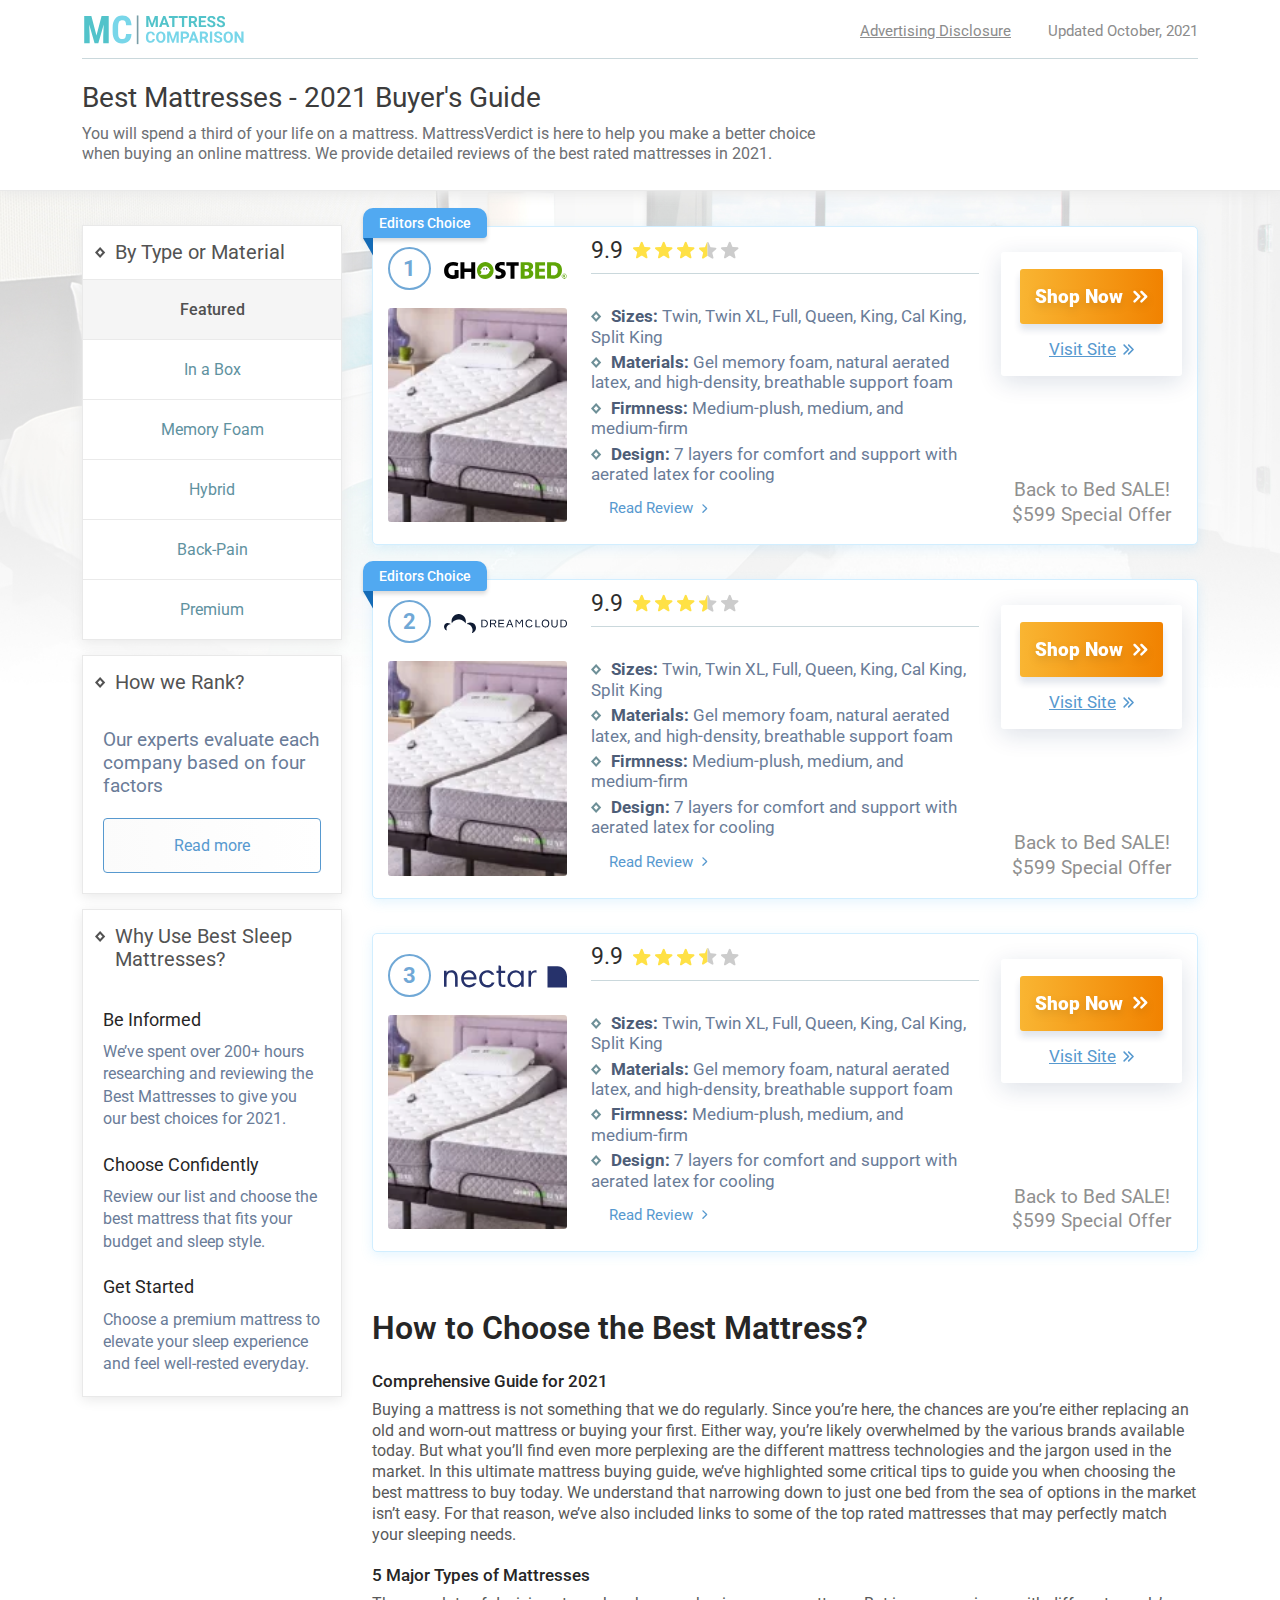
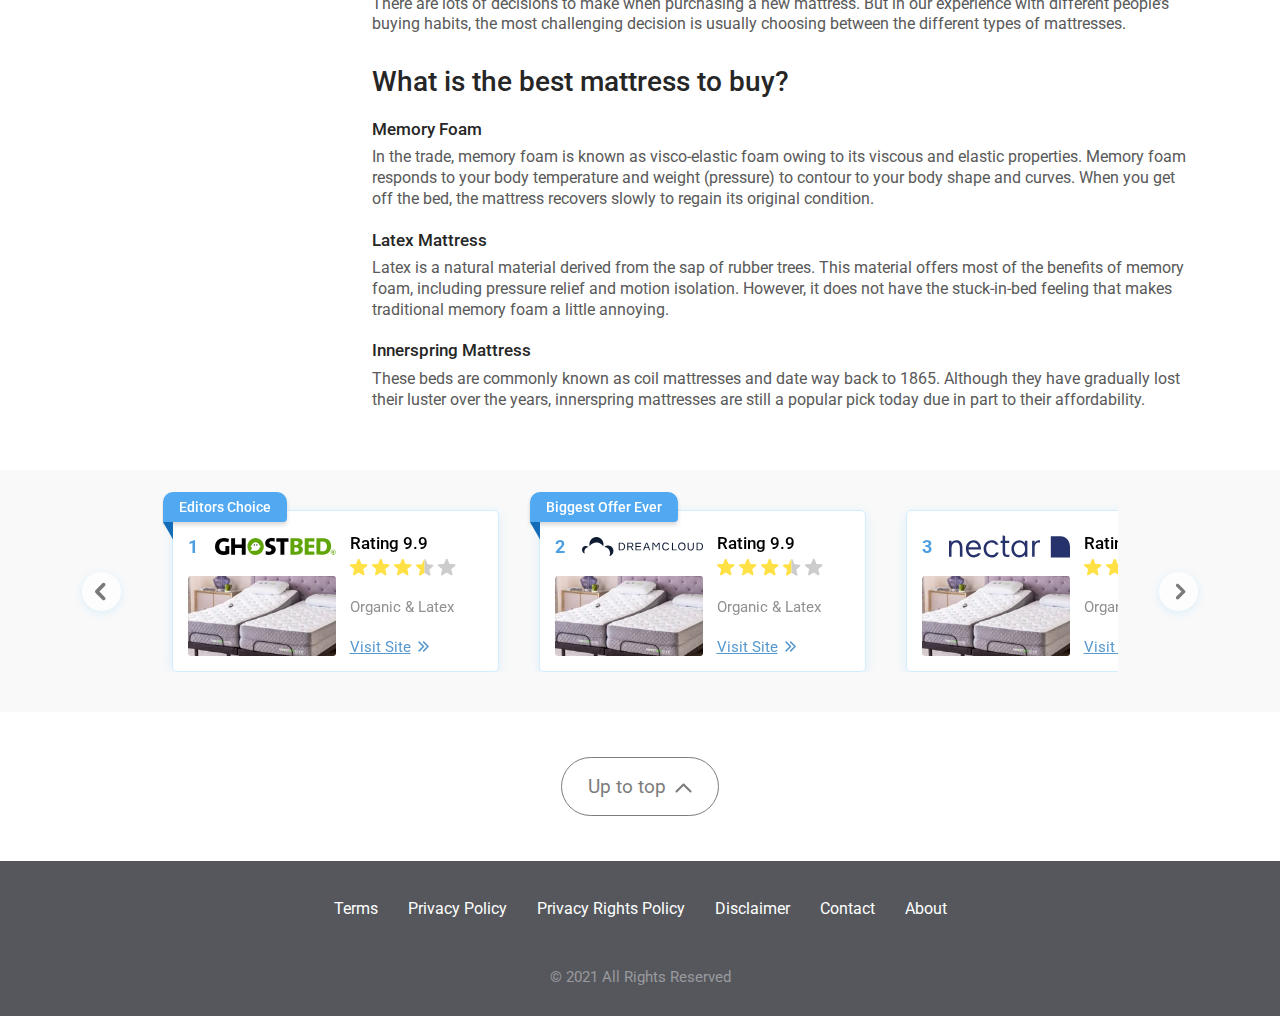
==== index.html @ 54f929f2 "Add files via upload" ====
<!DOCTYPE html>
<html lang="en">
<head>
    <meta name="robots" content="noindex" /> 
    <meta name="AdsBot-Google" content="noindex" />

    <meta charset="UTF-8">
    <meta http-equiv="X-UA-Compatible" content="IE=edge">
    <meta name="viewport" content="width=device-width, initial-scale=1.0">
    <title>Top 10 Matresses 2021</title>

    <link rel="preconnect" href="https://fonts.googleapis.com">
    <link rel="preconnect" href="https://fonts.gstatic.com" crossorigin>
    <link href="https://fonts.googleapis.com/css2?family=Roboto:wght@400;500;700&display=swap" rel="stylesheet">
    <link rel="stylesheet" href="css/main.min.css">
    <link rel="stylesheet" href="css/desktop.min.css" media="(min-width: 576px)">
</head>
<body>
    <header class="header">
        <div class="container">
            <nav class="nav header__nav">
                <a href="index.html" class="logo nav__logo">
                    Mattress Comparison
                    <img src="img/main-logo.svg" alt="Logo">
                </a>

                <div class="nav__content">
                    <a href="#" class="disclosure nav__disclosure">
                        Advertising Disclosure
                    </a>
                    <div class="updated header__nav-updated">
                        Updated October, 2021
                    </div>
                </div>
            </nav>

            <div class="header__content">
                <h1 class="header__title">Best Mattresses - 2021 Buyer's Guide</h1>
                <div class="header__desc">You will spend a third of your life on a mattress. MattressVerdict is here to help you make a better choice when buying an online mattress. We provide detailed reviews of the best rated mattresses in 2021.</div>
                <div class="updated header__updated">
                    Updated October, 2021
                </div>
            </div>
        </div>
    </header>

    <section class="nav-fixed" id="navFixed">
        <div class="container">
            <nav class="nav">
                <a href="index.html" class="logo nav__logo">
                    Mattress Comparison
                    <img src="img/main-logo.svg" alt="Logo">
                </a>
        
                <div class="nav__content">
                    <a href="#" class="disclosure nav__disclosure">
                        Advertising Disclosure
                    </a>

                    <div class="updated header__nav-updated">
                        Updated October, 2021
                    </div>
                </div>
            </nav>
        </div>
    </section>

    <section class="category-slider" id="categorySlider">
        <div class="container">
            <div class="category-slider__list splide">
                <div class="splide__track">
                    <ul class="splide__list">
                        <li class="splide__slide">
                            <a class="btn btn-category active" href="#">Featured</a>
                        </li>
                        <li class="splide__slide">
                            <a class="btn btn-category" href="#">Im a Box</a>
                        </li>
                        <li class="splide__slide">
                            <a class="btn btn-category" href="#">Memory Foam</a>
                        </li>
                        <li class="splide__slide">
                            <a class="btn btn-category" href="#">Hybrid</a>
                        </li>
                        <li class="splide__slide">
                            <a class="btn btn-category" href="#">Back-Pain</a>
                        </li>
                        <li class="splide__slide">
                            <a class="btn btn-category" href="#">Premium</a>
                        </li>
                    </ul>
                </div>
                <div class="splide__arrows">
                    <button class="splide__arrow splide__arrow--prev">
                    </button>
                    <button class="splide__arrow splide__arrow--next">
                    </button>
                </div>
            </div>
        </div>
    </section>

    <main class="main">
        <div class="container">
            <div class="main__wrapper">
                <aside class="aside side_left">
                    <div class="aside__block">
                        <div class="aside__title">
                            <span>By Type or Material</span>
                        </div>
    
                        <div class="aside__content category-list">
                            <div>
                                <a href="#" class="active">Featured</a>
                            </div>
                            <div>
                                <a href="#">In a Box</a>
                            </div>
                            <div>
                                <a href="#">Memory Foam</a>
                            </div>
                            <div>
                                <a href="#">Hybrid</a>
                            </div>
                            <div>
                                <a href="#">Back-Pain</a>
                            </div>
                            <div>
                                <a href="#">Premium</a>
                            </div>
                        </div>
                    </div>
    
                    <div class="aside__block">
                        <div class="aside__title">
                            <span>
                                How we Rank?
                            </span>
                        </div>
    
                        <div class="aside__content">
                            <div class="aside-rank-text">
                                Our experts evaluate each company based on four factors
                            </div>
                            <a href="#" class="btn btn_line">Read more</a>
                        </div>
                    </div>
    
                    <div class="aside__block">
                        <div class="aside__title">
                            <span>
                                Why Use Best Sleep Mattresses?
                            </span>
                        </div>
    
                        <div class="aside__content">
                            <div class="aside-guide-text">
                                <span class="aside-guide-title">Be Informed</span>
                                We’ve spent over 200+ hours researching and reviewing the Best Mattresses to give you our best choices for 2021.
    
                                <span class="aside-guide-title">Choose Confidently</span>
                                Review our list and choose the best mattress that fits your budget and sleep style.
    
                                <span class="aside-guide-title">Get Started</span>
                                Choose a premium mattress to elevate your sleep experience and feel well-rested everyday.
                            </div>
                        </div>
                    </div>
                </aside>
    
                <div class="main-content">
                    <section class="main-cards">
                        <div class="main-cards__item">
                            <a href="#" class="main-cards__hidden-link">
                                Go to the website
                            </a>

                            <a href="#" class="card-badge card-badge_blue">Editors Choice</a>
                            <div class="score-box main-cards__score-box">
                                <div class="main-cards__score-rank">1</div>
    
                                <div class="score-value">9.9</div>
                                <div class="score-stars">
                                    <span class="star star_full"></span>
                                    <span class="star star_full"></span>
                                    <span class="star star_full"></span>
                                    <span class="star star_half"></span>
                                    <span class="star star_empty"></span>
                                </div>
                            </div>
    
                            <div class="image-box main-cards__image-box">
                                <div class="card-rank main-cards__image-rank">
                                    1
                                </div>
                                <div class="image-logo">
                                    <img src="img/mattress-logo.svg" alt="Logo Mattress" width="167" height="52">
                                </div>
                                <div class="image-img">
                                    <img src="img/mattress-img.webp" alt="Image Mattress" width="223" height="153">
                                </div>
                            </div>
                            <div class="main-cards__cta-box">
                                <div class="main-cards__cta-btn-box">
                                    <a href="#" class="btn btn-primary"><span>Shop Now</span></a>
                                    <a href="#" class="link link-underline link-double-arrow">Visit Site</a>
                                    <div class="offer-mobile">
                                        In volutpat eget tincidunt neque.
                                    </div>
                                </div>
    
                                <div class="cta-offer main-cards__cta-offer">
                                    Back to Bed SALE!<br>
                                    $599 Special Offer
                                </div>
                            </div>
    
                            <div class="main-cards__features-box">
                                <ul class="features-list">
                                    <li>
                                        <b>Sizes:</b> Twin, Twin XL, Full, Queen, King, Cal King, Split King
                                    </li>
                                    <li>
                                        <b>Materials:</b> Gel memory foam, natural aerated latex, and high-density, breathable support foam
                                    </li>
                                    <li>
                                        <b>Firmness:</b> Medium-plush, medium, and medium-firm
                                    </li>
                                    <li>
                                        <b>Design:</b> 7 layers for comfort and support with aerated latex for cooling
                                    </li>
                                </ul>
    
                                <a href="review.html" class="link link-arrow">
                                    Read Review
                                </a>
                            </div>
                        </div>
                        <div class="main-cards__item">
                            <a href="#" class="main-cards__hidden-link">
                                Go to the website
                            </a>
                            <a href="#" class="card-badge card-badge_blue">Editors Choice</a>
                            <div class="score-box main-cards__score-box">
                                <div class="main-cards__score-rank">1</div>
    
                                <div class="score-value">9.9</div>
                                <div class="score-stars">
                                    <span class="star star_full"></span>
                                    <span class="star star_full"></span>
                                    <span class="star star_full"></span>
                                    <span class="star star_half"></span>
                                    <span class="star star_empty"></span>
                                </div>
                            </div>
    
                            <div class="image-box main-cards__image-box">
                                <div class="card-rank main-cards__image-rank">
                                    2
                                </div>
                                <div class="image-logo">
                                    <img src="img/mattress-logo2.svg" alt="Logo Mattress" width="167" height="52">
                                </div>
                                <div class="image-img">
                                    <img src="img/mattress-img.webp" alt="Image Mattress" width="223" height="153">
                                </div>
                            </div>
                            <div class="main-cards__cta-box">
                                <div class="main-cards__cta-btn-box">
                                    <a href="#" class="btn btn-primary"><span>Shop Now</span></a>
                                    <a href="#" class="link link-underline link-double-arrow">Visit Site</a>
                                    <div class="offer-mobile">
                                        In volutpat eget tincidunt neque.
                                    </div>
                                </div>
    
                                <div class="cta-offer main-cards__cta-offer">
                                    Back to Bed SALE!<br>
                                    $599 Special Offer
                                </div>
                            </div>
    
                            <div class="main-cards__features-box">
                                <ul class="features-list">
                                    <li>
                                        <b>Sizes:</b> Twin, Twin XL, Full, Queen, King, Cal King, Split King
                                    </li>
                                    <li>
                                        <b>Materials:</b> Gel memory foam, natural aerated latex, and high-density, breathable support foam
                                    </li>
                                    <li>
                                        <b>Firmness:</b> Medium-plush, medium, and medium-firm
                                    </li>
                                    <li>
                                        <b>Design:</b> 7 layers for comfort and support with aerated latex for cooling
                                    </li>
                                </ul>
    
                                <a href="review.html" class="link link-arrow">
                                    Read Review
                                </a>
                            </div>
                        </div>
                        <div class="main-cards__item">
                            <a href="#" class="main-cards__hidden-link">
                                Go to the website
                            </a>
                            
                            <div class="score-box main-cards__score-box">
                                <div class="main-cards__score-rank">1</div>
    
                                <div class="score-value">9.9</div>
                                <div class="score-stars">
                                    <span class="star star_full"></span>
                                    <span class="star star_full"></span>
                                    <span class="star star_full"></span>
                                    <span class="star star_half"></span>
                                    <span class="star star_empty"></span>
                                </div>
                            </div>
    
                            <div class="image-box main-cards__image-box">
                                <div class="card-rank main-cards__image-rank">
                                    3
                                </div>
                                <div class="image-logo">
                                    <img src="img/mattress-logo3.svg" alt="Logo Mattress" width="167" height="52">
                                </div>
                                <div class="image-img">
                                    <img src="img/mattress-img.webp" alt="Image Mattress" width="223" height="153">
                                </div>
                            </div>
                            <div class="main-cards__cta-box">
                                <div class="main-cards__cta-btn-box">
                                    <a href="#" class="btn btn-primary"><span>Shop Now</span></a>
                                    <a href="#" class="link link-underline link-double-arrow">Visit Site</a>
                                    <div class="offer-mobile">
                                        In volutpat eget tincidunt neque.
                                    </div>
                                </div>
    
                                <div class="cta-offer main-cards__cta-offer">
                                    Back to Bed SALE!<br>
                                    $599 Special Offer
                                </div>
                            </div>
    
                            <div class="main-cards__features-box">
                                <ul class="features-list">
                                    <li>
                                        <b>Sizes:</b> Twin, Twin XL, Full, Queen, King, Cal King, Split King
                                    </li>
                                    <li>
                                        <b>Materials:</b> Gel memory foam, natural aerated latex, and high-density, breathable support foam
                                    </li>
                                    <li>
                                        <b>Firmness:</b> Medium-plush, medium, and medium-firm
                                    </li>
                                    <li>
                                        <b>Design:</b> 7 layers for comfort and support with aerated latex for cooling
                                    </li>
                                </ul>
    
                                <a href="review.html" class="link link-arrow">
                                    Read Review
                                </a>
                            </div>
                        </div>
                    </section>
    
                    <section class="article">
                        <h2>How to Choose the Best Mattress?</h2>
    
                        <h6>Comprehensive Guide for 2021</h6>
    
                        <p>
                            Buying a mattress is not something that we do regularly. Since you’re here, the chances are you’re either replacing an old and worn-out mattress or buying your first. Either way, you’re likely overwhelmed by the various brands available today. But what you’ll find even more perplexing are the different mattress technologies and the jargon used in the market. In this ultimate mattress buying guide, we’ve highlighted some critical tips to guide you when choosing the best mattress to buy today. We understand that narrowing down to just one bed from the sea of options in the market isn’t easy. For that reason, we’ve also included links to some of the top rated mattresses that may perfectly match your sleeping needs. 
                        </p>
    
                        <h6>5 Major Types of Mattresses</h6>
    
                        <p>
                            There are lots of decisions to make when purchasing a new mattress. But in our experience with different people’s buying habits, the most challenging decision is usually choosing between the different types of mattresses.
                        </p>
                        
                        <h3>What is the best mattress to buy?</h3>
    
                        <h6>Memory Foam</h6>
    
                        <p>
                            In the trade, memory foam is known as visco-elastic foam owing to its viscous and elastic properties. Memory foam responds to your body temperature and weight (pressure) to contour to your body shape and curves. When you get off the bed, the mattress recovers slowly to regain its original condition.
                        </p>
    
                        <h6>Latex Mattress</h6>
    
                        <p>
                            Latex is a natural material derived from the sap of rubber trees. This material offers most of the benefits of memory foam, including pressure relief and motion isolation. However, it does not have the stuck-in-bed feeling that makes traditional memory foam a little annoying.
                        </p>
    
                        <h6>Innerspring Mattress</h6>
    
                        <p>
                            These beds are commonly known as coil mattresses and date way back to 1865. Although they have gradually lost their luster over the years, innerspring mattresses are still a popular pick today due in part to their affordability.
                        </p>
                    </section>
                </div>
            </div>
        </div>

        <section class="cards-slider">
            <div class="container">
                <div class="cards-slider__list splide">
                    <div class="splide__track">
                        <ul class="splide__list">
                            <li class="splide__slide">
                                <a href="#" class="cards-slider__item">
                                    <div class="card-badge card-badge_blue">Editors Choice</div>
                                    <div class="image-box cards-slider__image-box">
                                        <div class="card-rank cards-slider__image-rank">
                                            1
                                        </div>
                                        <div class="image-logo">
                                            <img src="img/mattress-logo.svg" alt="Logo Mattress" width="167" height="40">
                                        </div>
                                        <div class="image-img">
                                            <img src="img/mattress-img.webp" alt="Image Mattress" width="223" height="153">
                                        </div>
                                    </div>
        
                                    <div class="cards-slider__content-box">
                                        <div class="score-box cards-slider__score-box">
                                            <div class="score-value">Rating 9.9</div>
                                            <div class="score-stars">
                                                <span class="star star_full"></span>
                                                <span class="star star_full"></span>
                                                <span class="star star_full"></span>
                                                <span class="star star_half"></span>
                                                <span class="star star_empty"></span>
                                            </div>
                                        </div>
                                        <div class="cards-slider__key">Organic & Latex</div>
                                        <div class="link link-underline link-double-arrow">Visit Site</div>
                                    </div>
                                </a>
                            </li>
                            <li class="splide__slide">
                                <a href="#" class="cards-slider__item">
                                    <div class="card-badge card-badge_blue">Biggest Offer Ever</div>
                                    <div class="image-box cards-slider__image-box">
                                        <div class="card-rank cards-slider__image-rank">
                                            2
                                        </div>
                                        <div class="image-logo">
                                            <img src="img/mattress-logo2.svg" alt="Logo Mattress" width="167" height="40">
                                        </div>
                                        <div class="image-img">
                                            <img src="img/mattress-img.webp" alt="Image Mattress" width="223" height="153">
                                        </div>
                                    </div>
        
                                    <div class="cards-slider__content-box">
                                        <div class="score-box cards-slider__score-box">
                                            <div class="score-value">Rating 9.9</div>
                                            <div class="score-stars">
                                                <span class="star star_full"></span>
                                                <span class="star star_full"></span>
                                                <span class="star star_full"></span>
                                                <span class="star star_half"></span>
                                                <span class="star star_empty"></span>
                                            </div>
                                        </div>
                                        <div class="cards-slider__key">Organic & Latex</div>
                                        <div class="link link-underline link-double-arrow">Visit Site</div>
                                    </div>
                                </a>
                            </li>
                            <li class="splide__slide">
                                <a href="#" class="cards-slider__item">
                                    <div class="image-box cards-slider__image-box">
                                        <div class="card-rank cards-slider__image-rank">
                                            3
                                        </div>
                                        <div class="image-logo">
                                            <img src="img/mattress-logo3.svg" alt="Logo Mattress" width="167" height="40">
                                        </div>
                                        <div class="image-img">
                                            <img src="img/mattress-img.webp" alt="Image Mattress" width="223" height="153">
                                        </div>
                                    </div>
        
                                    <div class="cards-slider__content-box">
                                        <div class="score-box cards-slider__score-box">
                                            <div class="score-value">Rating 9.9</div>
                                            <div class="score-stars">
                                                <span class="star star_full"></span>
                                                <span class="star star_full"></span>
                                                <span class="star star_full"></span>
                                                <span class="star star_half"></span>
                                                <span class="star star_empty"></span>
                                            </div>
                                        </div>
                                        <div class="cards-slider__key">Organic & Latex</div>
                                        <div class="link link-underline link-double-arrow">Visit Site</div>
                                    </div>
                                </a>
                            </li>
                            <li class="splide__slide">
                                <a href="#" class="cards-slider__item">
                                    <div class="image-box cards-slider__image-box">
                                        <div class="card-rank cards-slider__image-rank">
                                            4
                                        </div>
                                        <div class="image-logo">
                                            <img src="img/mattress-logo4.svg" alt="Logo Mattress" width="167" height="40">
                                        </div>
                                        <div class="image-img">
                                            <img src="img/mattress-img.webp" alt="Image Mattress" width="223" height="153">
                                        </div>
                                    </div>
        
                                    <div class="cards-slider__content-box">
                                        <div class="score-box cards-slider__score-box">
                                            <div class="score-value">Rating 9.9</div>
                                            <div class="score-stars">
                                                <span class="star star_full"></span>
                                                <span class="star star_full"></span>
                                                <span class="star star_full"></span>
                                                <span class="star star_half"></span>
                                                <span class="star star_empty"></span>
                                            </div>
                                        </div>
                                        <div class="cards-slider__key">Organic & Latex</div>
                                        <div class="link link-underline link-double-arrow">Visit Site</div>
                                    </div>
                                </a>
                            </li>
                            <li class="splide__slide">
                                <a href="#" class="cards-slider__item">
                                    <div class="image-box cards-slider__image-box">
                                        <div class="card-rank cards-slider__image-rank">
                                            5
                                        </div>
                                        <div class="image-logo">
                                            <img src="img/mattress-logo5.svg" alt="Logo Mattress" width="167" height="40">
                                        </div>
                                        <div class="image-img">
                                            <img src="img/mattress-img.webp" alt="Image Mattress" width="223" height="153">
                                        </div>
                                    </div>
        
                                    <div class="cards-slider__content-box">
                                        <div class="score-box cards-slider__score-box">
                                            <div class="score-value">Rating 9.9</div>
                                            <div class="score-stars">
                                                <span class="star star_full"></span>
                                                <span class="star star_full"></span>
                                                <span class="star star_full"></span>
                                                <span class="star star_half"></span>
                                                <span class="star star_empty"></span>
                                            </div>
                                        </div>
                                        <div class="cards-slider__key">Organic & Latex</div>
                                        <div class="link link-underline link-double-arrow">Visit Site</div>
                                    </div>
                                </a>
                            </li>
                            <li class="splide__slide">
                                <a href="#" class="cards-slider__item">
                                    <div class="image-box cards-slider__image-box">
                                        <div class="card-rank cards-slider__image-rank">
                                            6
                                        </div>
                                        <div class="image-logo">
                                            <img src="img/mattress-logo6.svg" alt="Logo Mattress" width="167" height="40">
                                        </div>
                                        <div class="image-img">
                                            <img src="img/mattress-img.webp" alt="Image Mattress" width="223" height="153">
                                        </div>
                                    </div>
        
                                    <div class="cards-slider__content-box">
                                        <div class="score-box cards-slider__score-box">
                                            <div class="score-value">Rating 9.9</div>
                                            <div class="score-stars">
                                                <span class="star star_full"></span>
                                                <span class="star star_full"></span>
                                                <span class="star star_full"></span>
                                                <span class="star star_half"></span>
                                                <span class="star star_empty"></span>
                                            </div>
                                        </div>
                                        <div class="cards-slider__key">Organic & Latex</div>
                                        <div class="link link-underline link-double-arrow">Visit Site</div>
                                    </div>
                                </a>
                            </li>
                            <li class="splide__slide">
                                <a href="#" class="cards-slider__item">
                                    <div class="image-box cards-slider__image-box">
                                        <div class="card-rank cards-slider__image-rank">
                                            7
                                        </div>
                                        <div class="image-logo">
                                            <img src="img/mattress-logo7.svg" alt="Logo Mattress" width="167" height="40">
                                        </div>
                                        <div class="image-img">
                                            <img src="img/mattress-img.webp" alt="Image Mattress" width="223" height="153">
                                        </div>
                                    </div>
        
                                    <div class="cards-slider__content-box">
                                        <div class="score-box cards-slider__score-box">
                                            <div class="score-value">Rating 9.9</div>
                                            <div class="score-stars">
                                                <span class="star star_full"></span>
                                                <span class="star star_full"></span>
                                                <span class="star star_full"></span>
                                                <span class="star star_half"></span>
                                                <span class="star star_empty"></span>
                                            </div>
                                        </div>
                                        <div class="cards-slider__key">Organic & Latex</div>
                                        <div class="link link-underline link-double-arrow">Visit Site</div>
                                    </div>
                                </a>
                            </li>
                            <li class="splide__slide">
                                <a href="#" class="cards-slider__item">
                                    <div class="image-box cards-slider__image-box">
                                        <div class="card-rank cards-slider__image-rank">
                                            8
                                        </div>
                                        <div class="image-logo">
                                            <img src="img/mattress-logo8.svg" alt="Logo Mattress" width="167" height="40">
                                        </div>
                                        <div class="image-img">
                                            <img src="img/mattress-img.webp" alt="Image Mattress" width="223" height="153">
                                        </div>
                                    </div>
        
                                    <div class="cards-slider__content-box">
                                        <div class="score-box cards-slider__score-box">
                                            <div class="score-value">Rating 9.9</div>
                                            <div class="score-stars">
                                                <span class="star star_full"></span>
                                                <span class="star star_full"></span>
                                                <span class="star star_full"></span>
                                                <span class="star star_half"></span>
                                                <span class="star star_empty"></span>
                                            </div>
                                        </div>
                                        <div class="cards-slider__key">Organic & Latex</div>
                                        <div class="link link-underline link-double-arrow">Visit Site</div>
                                    </div>
                                </a>
                            </li>
                            <li class="splide__slide">
                                <a href="#" class="cards-slider__item">
                                    <div class="image-box cards-slider__image-box">
                                        <div class="card-rank cards-slider__image-rank">
                                            9
                                        </div>
                                        <div class="image-logo">
                                            <img src="img/mattress-logo9.svg" alt="Logo Mattress" width="167" height="40">
                                        </div>
                                        <div class="image-img">
                                            <img src="img/mattress-img.webp" alt="Image Mattress" width="223" height="153">
                                        </div>
                                    </div>
        
                                    <div class="cards-slider__content-box">
                                        <div class="score-box cards-slider__score-box">
                                            <div class="score-value">Rating 9.9</div>
                                            <div class="score-stars">
                                                <span class="star star_full"></span>
                                                <span class="star star_full"></span>
                                                <span class="star star_full"></span>
                                                <span class="star star_half"></span>
                                                <span class="star star_empty"></span>
                                            </div>
                                        </div>
                                        <div class="cards-slider__key">Organic & Latex</div>
                                        <div class="link link-underline link-double-arrow">Visit Site</div>
                                    </div>
                                </a>
                            </li>
                            <li class="splide__slide">
                                <a href="#" class="cards-slider__item">
                                    <div class="image-box cards-slider__image-box">
                                        <div class="card-rank cards-slider__image-rank">
                                            10
                                        </div>
                                        <div class="image-logo">
                                            <img src="img/mattress-logo10.svg" alt="Logo Mattress" width="167" height="40">
                                        </div>
                                        <div class="image-img">
                                            <img src="img/mattress-img.webp" alt="Image Mattress" width="223" height="153">
                                        </div>
                                    </div>
        
                                    <div class="cards-slider__content-box">
                                        <div class="score-box cards-slider__score-box">
                                            <div class="score-value">Rating 9.9</div>
                                            <div class="score-stars">
                                                <span class="star star_full"></span>
                                                <span class="star star_full"></span>
                                                <span class="star star_full"></span>
                                                <span class="star star_half"></span>
                                                <span class="star star_empty"></span>
                                            </div>
                                        </div>
                                        <div class="cards-slider__key">Organic & Latex</div>
                                        <div class="link link-underline link-double-arrow">Visit Site</div>
                                    </div>
                                </a>
                            </li>
                        </ul>
                    </div>
                    <div class="splide__arrows">
                        <button class="splide__arrow splide__arrow--prev">
                        </button>
                        <button class="splide__arrow splide__arrow--next">
                        </button>
                    </div>
                </div>
            </div>
        </section>

        <div class="container">
            <section class="to-top">
                <a href="#" class="to-top__link" onclick="scrollToTop(event)">Up to top</a>
            </section>
        </div>
    </main>

    <footer class="footer">    
        <div class="container">
            <ul class="footer__menu">
                <li>
                    <a href="#">Terms</a>
                </li>
                <li>
                    <a href="#">Privacy Policy</a>
                </li>
                <li>
                    <a href="#">Privacy Rights Policy</a>
                </li>
                <li>
                    <a href="#">Disclaimer</a>
                </li>
                <li>
                    <a href="#">Contact</a>
                </li>
                <li>
                    <a href="#">About</a>
                </li>
            </ul>

            <div class="footer__copy">© 2021 All Rights Reserved</div>
        </div>
    </footer>

    <script src="js/main.min.js"></script>
</body>
</html>
---- css/main.min.css ----
/*!
 * Bootstrap Reboot v5.0.0-beta3 (https://getbootstrap.com/)
 * Copyright 2011-2021 The Bootstrap Authors
 * Copyright 2011-2021 Twitter, Inc.
 * Licensed under MIT (https://github.com/twbs/bootstrap/blob/main/LICENSE)
 * Forked from Normalize.css, licensed MIT (https://github.com/necolas/normalize.css/blob/master/LICENSE.md)
 */*,::after,::before{-webkit-box-sizing:border-box;box-sizing:border-box}@media (prefers-reduced-motion: no-preference){:root{scroll-behavior:smooth}}hr{margin:1rem 0;color:inherit;background-color:currentColor;border:0;opacity:0.25}hr:not([size]){height:1px}h1,h2,h3,h4,h5,h6{margin-top:0;margin-bottom:0.5rem;font-weight:500;line-height:1.2}p{margin-top:0;margin-bottom:1rem}ol,ul{padding:0;margin:0;list-style:none}blockquote{margin:0}b,strong{font-weight:bolder}small{font-size:0.875em}mark{padding:0.2em;background-color:#fcf8e3}sub,sup{position:relative;font-size:0.75em;line-height:0;vertical-align:baseline}sub{bottom:-0.25em}sup{top:-0.5em}a:not([href]):not([class]),a:not([href]):not([class]):hover{color:inherit;text-decoration:none}figure{margin:0 0 1rem}img,svg{vertical-align:middle}table{caption-side:bottom;border-collapse:collapse}caption{padding-top:0.5rem;padding-bottom:0.5rem;color:#6c757d;text-align:left}th{text-align:inherit;text-align:-webkit-match-parent}tbody,td,tfoot,th,thead,tr{border-color:inherit;border-style:solid;border-width:0}label{display:inline-block}button{border-radius:0}button:focus:not(:focus-visible){outline:0}button,input,optgroup,select,textarea{margin:0;font-family:inherit;font-size:inherit;line-height:inherit}button,select{text-transform:none}[role="button"]{cursor:pointer}select{word-wrap:normal}select:disabled{opacity:1}[list]::-webkit-calendar-picker-indicator{display:none}[type="button"],[type="reset"],[type="submit"],button{-webkit-appearance:button}[type="button"]:not(:disabled),[type="reset"]:not(:disabled),[type="submit"]:not(:disabled),button:not(:disabled){cursor:pointer}::-moz-focus-inner{padding:0;border-style:none}textarea{resize:vertical}fieldset{min-width:0;padding:0;margin:0;border:0}iframe{border:0}[hidden]{display:none !important}.visually-hidden,.visually-hidden-focusable:not(:focus):not(:focus-within){position:absolute !important;width:1px !important;height:1px !important;padding:0 !important;margin:-1px !important;overflow:hidden !important;clip:rect(0, 0, 0, 0) !important;white-space:nowrap !important;border:0 !important}[hidden]{display:none !important}.container,.container-fluid,.container-lg,.container-md,.container-sm,.container-xl,.container-xxl{width:100%;padding-right:var(--bs-gutter-x, 0.75rem);padding-left:var(--bs-gutter-x, 0.75rem);margin-right:auto;margin-left:auto}@media (min-width: 576px){.container,.container-sm{max-width:540px}}@media (min-width: 768px){.container,.container-md,.container-sm{max-width:720px}}@media (min-width: 992px){.container,.container-lg,.container-md,.container-sm{max-width:960px}}@media (min-width: 1200px){.container,.container-lg,.container-md,.container-sm,.container-xl{max-width:1140px}}@media (min-width: 1400px){.container,.container-lg,.container-md,.container-sm,.container-xl,.container-xxl{max-width:1320px}}.row{--bs-gutter-x: 1.5rem;--bs-gutter-y: 0;display:-webkit-box;display:-ms-flexbox;display:flex;-ms-flex-wrap:wrap;flex-wrap:wrap;margin-top:calc(var(--bs-gutter-y) * -1);margin-right:calc(var(--bs-gutter-x) / -2);margin-left:calc(var(--bs-gutter-x) / -2)}.row>*{-webkit-box-sizing:border-box;box-sizing:border-box;-ms-flex-negative:0;flex-shrink:0;width:100%;max-width:100%;padding-right:calc(var(--bs-gutter-x) / 2);padding-left:calc(var(--bs-gutter-x) / 2);margin-top:var(--bs-gutter-y)}@media print{.d-print-inline{display:inline !important}.d-print-inline-block{display:inline-block !important}.d-print-block{display:block !important}.d-print-grid{display:grid !important}.d-print-table{display:table !important}.d-print-table-row{display:table-row !important}.d-print-table-cell{display:table-cell !important}.d-print-flex{display:-webkit-box !important;display:-ms-flexbox !important;display:flex !important}.d-print-inline-flex{display:-webkit-inline-box !important;display:-ms-inline-flexbox !important;display:inline-flex !important}.d-print-none{display:none !important}}@-webkit-keyframes splide-loading{0%{-webkit-transform:rotate(0);transform:rotate(0)}to{-webkit-transform:rotate(1turn);transform:rotate(1turn)}}@keyframes splide-loading{0%{-webkit-transform:rotate(0);transform:rotate(0)}to{-webkit-transform:rotate(1turn);transform:rotate(1turn)}}.splide--draggable>.splide__slider>.splide__track,.splide--draggable>.splide__track{-webkit-user-select:none;-ms-user-select:none;-moz-user-select:none;user-select:none}.splide__container{-webkit-box-sizing:border-box;box-sizing:border-box;position:relative}.splide__list{-webkit-backface-visibility:hidden;backface-visibility:hidden;display:-ms-flexbox;display:-webkit-box;display:flex;height:100%;margin:0 !important;padding:0 !important;-webkit-transform-style:preserve-3d;transform-style:preserve-3d}.splide.is-initialized:not(.is-active) .splide__list{display:block}.splide{outline:none;position:relative;visibility:hidden}.splide.is-initialized,.splide.is-rendered{visibility:visible}.splide__slide{-webkit-backface-visibility:hidden;backface-visibility:hidden;-webkit-box-sizing:border-box;box-sizing:border-box;-ms-flex-negative:0;flex-shrink:0;list-style-type:none !important;margin:0;outline:none;position:relative}.splide__slider{position:relative}.splide__track{overflow:hidden;position:relative;z-index:0}body{margin:0;-webkit-text-size-adjust:100%;-webkit-tap-highlight-color:transparent;font-family:'Roboto', sans-serif;color:#595959;background-image:url("../img/main-bg-mobile.webp");background-repeat:no-repeat;background-position:top center;background-size:100% auto}a{text-decoration:none}h1,h2,h3,h4,h5,h6{color:#262626;font-weight:500}h1{font-size:28px}h2{font-size:26px;font-weight:600}h3{font-size:24px}h4{font-size:22px}h5{font-size:20px}h6{font-size:17px}.article{margin-bottom:60px}.article h2{margin-top:35px;margin-bottom:24px}.article h3{margin-top:30px}.article h4{margin-bottom:12px;margin-top:25px}.article h5{margin-top:20px}.article h6{margin-top:20px}.article p{font-size:16px;line-height:130%}.header{background:#FFFFFF;-webkit-box-shadow:0px 3px 12px #E9E9E9;box-shadow:0px 3px 12px #E9E9E9;border-bottom:1px solid #E9E9E9;padding-bottom:13px}.header__nav{border-bottom:1px solid #CAD8DC}.header__nav-updated{display:none}.header__content{text-align:center;padding-top:12px}.header__title{color:#3C3C3C;font-size:21px;font-weight:normal}.header__desc{display:none}.nav{display:-webkit-box;display:-ms-flexbox;display:flex;-webkit-box-pack:justify;-ms-flex-pack:justify;justify-content:space-between;-webkit-box-align:center;-ms-flex-align:center;align-items:center;padding-top:7px;padding-bottom:4px}.nav__content{display:-webkit-box;display:-ms-flexbox;display:flex;-webkit-box-align:center;-ms-flex-align:center;align-items:center}.nav-fixed{position:fixed;left:0;top:0;width:100%;background:#FFFFFF;z-index:10}.nav-fixed.sticky{-webkit-box-shadow:0px 3px 12px #E9E9E9;box-shadow:0px 3px 12px #E9E9E9;border-bottom:1px solid #E9E9E9}.btn{display:-webkit-box;display:-ms-flexbox;display:flex;-webkit-box-align:center;-ms-flex-align:center;align-items:center;-webkit-box-pack:center;-ms-flex-pack:center;justify-content:center;text-align:center}.btn-category{border-radius:37px;border:1px solid #AFC5CA;color:#7A9EA7;font-size:16px;height:36px;padding:0 17px}.btn-category.active{background-color:#E0E9EB;border-color:#9DAEB1;font-weight:500}.btn-primary{background-image:-webkit-gradient(linear, left top, right top, from(#F9B532), to(#F18200));background-image:linear-gradient(90deg, #F9B532 0%, #F18200 100%);-webkit-box-shadow:0px 6px 7px rgba(12,45,95,0.12);box-shadow:0px 6px 7px rgba(12,45,95,0.12);border-radius:3px;color:white;font-weight:900;font-size:16px;padding:0 15px;height:43px}.btn-primary span{-webkit-filter:drop-shadow(0px 4px 4px rgba(0,0,0,0.11));filter:drop-shadow(0px 4px 4px rgba(0,0,0,0.11));display:-webkit-box;display:-ms-flexbox;display:flex;-webkit-box-align:center;-ms-flex-align:center;align-items:center}.btn-primary span::after{display:block;content:'';background-repeat:no-repeat;background-size:contain;background-position:center;-ms-flex-negative:0;flex-shrink:0;width:14px;height:12px;background-image:url("data:image/svg+xml,%3Csvg width='12' height='11' viewBox='0 0 12 11' fill='none' xmlns='http://www.w3.org/2000/svg'%3E%3Cpath fill-rule='evenodd' clip-rule='evenodd' d='M1.9562 0.714719C1.56147 0.319988 0.92149 0.319988 0.526759 0.714718C0.132029 1.10945 0.132028 1.74943 0.526759 2.14416L3.6227 5.24011L0.524564 8.33825C0.129833 8.73298 0.129833 9.37297 0.524564 9.7677C0.919294 10.1624 1.55928 10.1624 1.95401 9.7677L5.72535 5.99636C5.73988 5.9834 5.75412 5.96996 5.76806 5.95602C6.16279 5.56129 6.16279 4.9213 5.76806 4.52657L1.9562 0.714719ZM6.04019 9.7677C5.64546 9.37297 5.64546 8.73298 6.04019 8.33825L9.13833 5.24011L6.04238 2.14416C5.64765 1.74943 5.64765 1.10945 6.04238 0.714718C6.43711 0.319988 7.0771 0.319988 7.47183 0.714719L11.2837 4.52657C11.6784 4.9213 11.6784 5.56129 11.2837 5.95602C11.2697 5.96996 11.2555 5.9834 11.241 5.99636L7.46963 9.7677C7.0749 10.1624 6.43492 10.1624 6.04019 9.7677Z' fill='white'/%3E%3C/svg%3E%0A");margin-left:9px}.btn-primary:hover{background-image:none;background-color:#FD7A1B}.logo{font-size:0;height:30px}.logo img{width:100%;height:100%;-o-object-fit:contain;object-fit:contain}.disclosure{text-decoration:underline}.disclosure,.updated{color:#8C8C8C;font-size:13px}.aside{display:none}.main-content{width:100%}.image-box{display:-webkit-box;display:-ms-flexbox;display:flex;-webkit-box-align:center;-ms-flex-align:center;align-items:center;-webkit-box-orient:vertical;-webkit-box-direction:normal;-ms-flex-direction:column;flex-direction:column}.image-box img{width:auto;height:100%;-o-object-fit:contain;object-fit:contain}.image-img{display:-webkit-box;display:-ms-flexbox;display:flex;-webkit-box-pack:center;-ms-flex-pack:center;justify-content:center;max-width:173px;width:100%;height:101px;border-radius:3px;overflow:hidden}.image-img img{width:100%;height:100%;-o-object-fit:cover;object-fit:cover}.image-logo{height:46px;display:-webkit-box;display:-ms-flexbox;display:flex;-webkit-box-pack:center;-ms-flex-pack:center;justify-content:center;max-width:160px}.image-logo img{width:100%;height:auto;-o-object-fit:contain;object-fit:contain}.card-badge{position:absolute;padding:0 8px;padding-right:18px;height:23px;top:-23px;left:0;display:-webkit-box;display:-ms-flexbox;display:flex;-webkit-box-align:center;-ms-flex-align:center;align-items:center;font-size:13px;font-weight:500;-webkit-clip-path:polygon(87% 0px, 100% 100%, 87% 100%, 0px 100%, 0% 0%);clip-path:polygon(87% 0px, 100% 100%, 87% 100%, 0px 100%, 0% 0%)}.card-badge_blue{background-color:#51A9F1;color:white}.score-value{color:#2D2D2D;font-size:21px;margin-right:10px}.score-box{display:-webkit-box;display:-ms-flexbox;display:flex;-webkit-box-align:center;-ms-flex-align:center;align-items:center}.score-stars{display:-webkit-box;display:-ms-flexbox;display:flex}.score-stars .star{margin-right:4px}.score-stars .star:last-child{margin-right:0}.score-stars .star::before{display:block;content:'';background-repeat:no-repeat;background-size:contain;background-position:center;-ms-flex-negative:0;flex-shrink:0;width:15px;height:15px}.score-stars .star_full::before{background-image:url("../img/star-full.svg")}.score-stars .star_half::before{background-image:url("../img/star-half.svg")}.score-stars .star_empty::before{background-image:url("../img/star-empty.svg")}.link{display:inline-block;color:#5799CF;-webkit-transition:color 0.2s ease;transition:color 0.2s ease}.link-arrow::after{display:block;content:'';background-repeat:no-repeat;background-size:contain;background-position:center;-ms-flex-negative:0;flex-shrink:0;width:6px;height:10px;display:inline-block;margin-left:5px;background-image:url("data:image/svg+xml,%3Csvg width='6' height='9' viewBox='0 0 6 9' fill='none' xmlns='http://www.w3.org/2000/svg'%3E%3Cpath fill-rule='evenodd' clip-rule='evenodd' d='M1.40014 0.399794C1.14239 0.142045 0.7245 0.142045 0.46675 0.399794C0.209001 0.657543 0.209001 1.07544 0.466751 1.33319L3.734 4.60044L0.467351 7.86709C0.209601 8.12484 0.209601 8.54273 0.467351 8.80048C0.7251 9.05823 1.14299 9.05823 1.40074 8.80048L5.13432 5.06691C5.39207 4.80916 5.39207 4.39126 5.13432 4.13351C5.12941 4.12861 5.12444 4.12379 5.11942 4.11907L1.40014 0.399794Z' fill='%235799CF'/%3E%3C/svg%3E%0A")}.link:hover{text-decoration:underline;color:#4287bf}.link-double-arrow::after{display:block;content:'';background-repeat:no-repeat;background-size:contain;background-position:center;-ms-flex-negative:0;flex-shrink:0;width:11px;height:11px;display:inline-block;margin-left:7px;background-image:url("data:image/svg+xml,%3Csvg width='12' height='12' viewBox='0 0 12 12' fill='none' xmlns='http://www.w3.org/2000/svg'%3E%3Cpath fill-rule='evenodd' clip-rule='evenodd' d='M1.80008 0.599967C1.46871 0.268598 0.931459 0.268598 0.600091 0.599967C0.268722 0.931335 0.268722 1.46859 0.600091 1.79996L4.80021 6.00007L0.600194 10.2001C0.268825 10.5315 0.268825 11.0687 0.600194 11.4001C0.931562 11.7314 1.46882 11.7314 1.80018 11.4001L6.60015 6.60011C6.87006 6.3302 6.92012 5.92369 6.75033 5.60311C6.71165 5.53005 6.66156 5.46144 6.60005 5.39993L1.80008 0.599967ZM5.60009 0.599967C5.93146 0.268598 6.46871 0.268598 6.80008 0.599967L11.6 5.39993C11.6603 5.46015 11.7095 5.52716 11.7479 5.59851C11.9206 5.91979 11.8714 6.32891 11.6001 6.60011L6.80018 11.4001C6.46882 11.7314 5.93156 11.7314 5.60019 11.4001C5.26883 11.0687 5.26883 10.5315 5.60019 10.2001L9.80021 6.00007L5.60009 1.79996C5.26872 1.46859 5.26872 0.931335 5.60009 0.599967Z' fill='%235799CF'/%3E%3C/svg%3E%0A")}.link-underline{text-decoration:underline}.cta-offer{color:#909090;font-weight:500;font-size:14px;line-height:130%;text-align:center}.features-list{font-size:15px;line-height:120%;color:#6A7C98}.features-list li{margin-bottom:5px}.features-list li::before{display:block;content:'';background-repeat:no-repeat;background-size:contain;background-position:center;-ms-flex-negative:0;flex-shrink:0;display:inline-block;width:11px;height:11px;margin-top:3px;margin-right:4px;background-image:url("data:image/svg+xml,%3Csvg width='11' height='11' viewBox='0 0 11 11' fill='none' xmlns='http://www.w3.org/2000/svg'%3E%3Cpath d='M5.10714 0L10.2143 5.5L5.10714 11L0 5.5L5.10714 0Z' fill='%236E9098'/%3E%3Cpath d='M5.10658 3L7.42801 5.5L5.10658 8L2.78516 5.5L5.10658 3Z' fill='white'/%3E%3C/svg%3E%0A")}.features-list b,.features-list strong{font-weight:700;color:#4D5D77}.card-rank{color:#4E9FE2;font-weight:bold;font-size:18px}.category-slider{background:#FFFFFF;height:56px;display:-webkit-box;display:-ms-flexbox;display:flex;-webkit-box-align:center;-ms-flex-align:center;align-items:center;-webkit-box-shadow:0px 9px 21px rgba(85,85,85,0.14);box-shadow:0px 9px 21px rgba(85,85,85,0.14);position:-webkit-sticky;position:sticky;top:42px;z-index:10}.category-slider__list{padding:0 22px}.category-slider .splide__arrows{position:absolute;width:100%;height:100%;top:0;left:0;display:-webkit-box;display:-ms-flexbox;display:flex;-webkit-box-align:center;-ms-flex-align:center;align-items:center;-webkit-box-pack:justify;-ms-flex-pack:justify;justify-content:space-between}.category-slider .splide__arrow{width:10px;height:15px;border:none;background:transparent;cursor:pointer;background-repeat:no-repeat;background-size:contain;opacity:0.4;-webkit-transition:opacity 0.3s ease;transition:opacity 0.3s ease}.category-slider .splide__arrow:hover{opacity:1}.category-slider .splide__arrow--prev{background-image:url("data:image/svg+xml,%3Csvg width='9' height='14' viewBox='0 0 9 14' fill='none' xmlns='http://www.w3.org/2000/svg'%3E%3Cpath fill-rule='evenodd' clip-rule='evenodd' d='M6.42256 13.2867C6.81648 13.6807 7.45516 13.6807 7.84909 13.2867C8.24301 12.8928 8.24301 12.2541 7.84909 11.8602L2.85477 6.86589L7.84639 1.87428C8.24031 1.48036 8.24031 0.841676 7.84639 0.447751C7.45246 0.0538253 6.81378 0.0538243 6.41986 0.44775L0.713736 6.15387C0.319811 6.54779 0.31981 7.18647 0.713736 7.5804C0.727976 7.59464 0.742535 7.60836 0.757391 7.62157L6.42256 13.2867Z' fill='%23737373'/%3E%3C/svg%3E%0A")}.category-slider .splide__arrow--next{background-image:url("data:image/svg+xml,%3Csvg width='9' height='14' viewBox='0 0 9 14' fill='none' xmlns='http://www.w3.org/2000/svg'%3E%3Cpath fill-rule='evenodd' clip-rule='evenodd' d='M2.13994 0.71326C1.74602 0.319335 1.10734 0.319335 0.713413 0.71326C0.319488 1.10719 0.319487 1.74586 0.713412 2.13979L5.70773 7.13411L0.716115 12.1257C0.32219 12.5196 0.32219 13.1583 0.716115 13.5522C1.11004 13.9462 1.74872 13.9462 2.14264 13.5522L7.84876 7.84613C8.24269 7.45221 8.24269 6.81353 7.84876 6.4196C7.83453 6.40536 7.81997 6.39164 7.80512 6.37843L2.13994 0.71326Z' fill='%23737373'/%3E%3C/svg%3E%0A")}.category-slider .splide__track{z-index:1}.cards-slider{background:#F9F9F9;padding:40px 0;padding-top:17px}.cards-slider__list{padding:0 12px}.cards-slider__item{-webkit-box-shadow:0px 3px 12px rgba(86,192,252,0.17);box-shadow:0px 3px 12px rgba(86,192,252,0.17);border:1px solid #D1EEFF;background:#FFFFFF;border-radius:5px;padding:15px;display:-webkit-box;display:-ms-flexbox;display:flex;max-width:260px;margin:0 auto;margin-top:23px;position:relative;-webkit-transition:border-color 0.3s ease;transition:border-color 0.3s ease}.cards-slider__item .card-badge{height:30px;padding:0 16px;border-radius:10px 10px 4px 0px;-webkit-clip-path:none;clip-path:none;top:-19px;left:-10px;font-size:14px;z-index:2;-webkit-box-shadow:0px 3px 4px rgba(0,0,0,0.15);box-shadow:0px 3px 4px rgba(0,0,0,0.15)}.cards-slider__item .card-badge::before{display:block;content:'';background-repeat:no-repeat;background-size:contain;background-position:center;-ms-flex-negative:0;flex-shrink:0;background-image:url("data:image/svg+xml,%3Csvg width='10' height='18' viewBox='0 0 10 18' fill='none' xmlns='http://www.w3.org/2000/svg'%3E%3Cpath d='M10 17.5L0 0H10V17.5Z' fill='%23146BB6'/%3E%3C/svg%3E%0A");width:10px;height:18px;left:0px;top:30px;position:absolute}.cards-slider__item:hover{cursor:pointer;border-color:#99d9ff}.cards-slider__image-box{width:50%;-webkit-box-orient:horizontal;-webkit-box-direction:normal;-ms-flex-direction:row;flex-direction:row;-ms-flex-wrap:wrap;flex-wrap:wrap}.cards-slider__image-box .image-logo{width:80%;height:40px;padding-left:7px}.cards-slider__image-box .image-logo img{height:100%}.cards-slider__image-box .image-img{height:80px;margin-top:10px}.cards-slider__image-rank{width:20%;display:block}.cards-slider__content-box{width:50%;display:-webkit-box;display:-ms-flexbox;display:flex;-webkit-box-orient:vertical;-webkit-box-direction:normal;-ms-flex-direction:column;flex-direction:column;-webkit-box-pack:justify;-ms-flex-pack:justify;justify-content:space-between;padding-left:14px;padding-top:7px}.cards-slider__content-box .link{font-size:15px}.cards-slider__key{color:#919191;font-size:15px;line-height:130%}.cards-slider__score-box{-webkit-box-orient:vertical;-webkit-box-direction:normal;-ms-flex-direction:column;flex-direction:column;-webkit-box-align:start;-ms-flex-align:start;align-items:flex-start}.cards-slider__score-box .score-value{color:#000000;font-weight:500;font-size:17px;margin-bottom:5px}.cards-slider .splide__track{z-index:1}.cards-slider .splide__slide{padding:0 10px}.cards-slider .splide__arrows{position:absolute;width:100%;height:100%;padding-top:23px;top:0;left:0;display:-webkit-box;display:-ms-flexbox;display:flex;-webkit-box-align:center;-ms-flex-align:center;align-items:center;-webkit-box-pack:justify;-ms-flex-pack:justify;justify-content:space-between}.cards-slider .splide__arrow{width:10px;height:16px;border:none;background:transparent;cursor:pointer;background-repeat:no-repeat;background-size:contain;opacity:0.4;-webkit-transition:opacity 0.3s ease;transition:opacity 0.3s ease}.cards-slider .splide__arrow:hover{opacity:1}.cards-slider .splide__arrow--prev{background-image:url("data:image/svg+xml,%3Csvg width='10' height='17' viewBox='0 0 10 17' fill='none' xmlns='http://www.w3.org/2000/svg'%3E%3Cpath fill-rule='evenodd' clip-rule='evenodd' d='M6.70029 1.16603C7.34418 0.522132 8.38814 0.522132 9.03204 1.16603C9.67593 1.80992 9.67593 2.85388 9.03204 3.49778L3.9804 8.54941L9.0327 13.6017C9.6766 14.2456 9.6766 15.2896 9.0327 15.9335C8.38881 16.5774 7.34485 16.5774 6.70096 15.9335L0.516599 9.74911C0.505044 9.73819 0.493609 9.72708 0.482296 9.71577C-0.161599 9.07187 -0.161598 8.02791 0.482297 7.38402L6.70029 1.16603Z' fill='%23454545'/%3E%3C/svg%3E%0A")}.cards-slider .splide__arrow--next{background-image:url("data:image/svg+xml,%3Csvg width='11' height='17' viewBox='0 0 11 17' fill='none' xmlns='http://www.w3.org/2000/svg'%3E%3Cpath fill-rule='evenodd' clip-rule='evenodd' d='M3.71531 1.166C3.07142 0.522102 2.02746 0.522101 1.38356 1.166C0.73967 1.80989 0.739671 2.85385 1.38357 3.49774L6.4352 8.54938L1.3829 13.6017C0.739004 14.2456 0.739004 15.2895 1.3829 15.9334C2.02679 16.5773 3.07075 16.5773 3.71465 15.9334L9.899 9.74908C9.91056 9.73816 9.92199 9.72705 9.93331 9.71574C10.5772 9.07184 10.5772 8.02788 9.93331 7.38399L3.71531 1.166Z' fill='%23454545'/%3E%3C/svg%3E%0A")}.main-cards{display:-webkit-box;display:-ms-flexbox;display:flex;-webkit-box-orient:vertical;-webkit-box-direction:normal;-ms-flex-direction:column;flex-direction:column;margin-bottom:60px;margin-top:18px}.main-cards__item{-webkit-box-shadow:0px 3px 12px rgba(86,192,252,0.17);box-shadow:0px 3px 12px rgba(86,192,252,0.17);border:1px solid #D1EEFF;border-radius:5px;background-color:#fff;margin:17px auto;position:relative;display:-webkit-box;display:-ms-flexbox;display:flex;-ms-flex-wrap:wrap;flex-wrap:wrap;-webkit-transition:-webkit-box-shadow 0.3s ease;transition:-webkit-box-shadow 0.3s ease;transition:box-shadow 0.3s ease;transition:box-shadow 0.3s ease, -webkit-box-shadow 0.3s ease;cursor:pointer}.main-cards__item:hover{-webkit-box-shadow:0px 15px 54px rgba(4,69,105,0.22);box-shadow:0px 15px 54px rgba(4,69,105,0.22);z-index:1}.main-cards__item:hover .btn-primary{background-image:-webkit-gradient(linear, left top, right top, from(#FDB01B), to(#F16500));background-image:linear-gradient(90deg, #FDB01B 0%, #F16500 100%)}.main-cards__item:hover .btn-primary:hover{background-image:none;background-color:#FD7A1B}.main-cards__score-rank{color:#4E9FE2;font-weight:500;font-size:22px;width:35px;height:35px;display:-webkit-box;display:-ms-flexbox;display:flex;-webkit-box-align:center;-ms-flex-align:center;align-items:center;-webkit-box-pack:center;-ms-flex-pack:center;justify-content:center;border-right:1px solid #C5D4D8;margin-right:11px}.main-cards__score-box{height:35px;border-bottom:1px solid #CAD8DC;width:100%}.main-cards__image-rank{display:none}.main-cards__image-box{width:50%;padding:0 10px;padding-top:13px;padding-right:5px;-webkit-box-pack:stretch;-ms-flex-pack:stretch;justify-content:stretch}.main-cards__image-box .image-img{margin-top:10px;-webkit-box-flex:1;-ms-flex-positive:1;flex-grow:1}.main-cards__cta-box{width:50%;display:-webkit-box;display:-ms-flexbox;display:flex;-webkit-box-orient:vertical;-webkit-box-direction:normal;-ms-flex-direction:column;flex-direction:column;-webkit-box-pack:justify;-ms-flex-pack:justify;justify-content:space-between;padding-right:10px;padding-top:13px;padding-left:5px}.main-cards__cta-offer{margin-top:20px}.main-cards__cta-btn-box{display:-webkit-box;display:-ms-flexbox;display:flex;-webkit-box-orient:vertical;-webkit-box-direction:normal;-ms-flex-direction:column;flex-direction:column;-webkit-box-pack:justify;-ms-flex-pack:justify;justify-content:space-between;-webkit-box-align:center;-ms-flex-align:center;align-items:center}.main-cards__cta-btn-box .link{display:none;position:relative;z-index:1}.main-cards__cta-btn-box .offer-mobile{color:#2D6775;font-size:14px;line-height:130%;font-style:italic;text-align:center;margin-top:15px}.main-cards__cta-btn-box .btn-primary{position:relative;z-index:1}.main-cards__features-box{background:#F9F9F9;margin-top:17px;padding:15px 10px;padding-bottom:5px;width:100%;border-bottom-right-radius:5px;border-bottom-left-radius:5px;display:-webkit-box;display:-ms-flexbox;display:flex;-webkit-box-orient:vertical;-webkit-box-direction:normal;-ms-flex-direction:column;flex-direction:column;-webkit-box-align:start;-ms-flex-align:start;align-items:flex-start}.main-cards__features-box .link{display:block;padding:10px 18px;font-size:15px;position:relative;z-index:1}.main-cards__hidden-link{font-size:0;color:transparent;position:absolute;left:0;top:0;width:100%;height:100%}.to-top{padding:25px 0;display:-webkit-box;display:-ms-flexbox;display:flex;-webkit-box-align:center;-ms-flex-align:center;align-items:center;-webkit-box-pack:center;-ms-flex-pack:center;justify-content:center}.to-top__link{color:#7C7C7C;font-size:17px;border:1px solid #7C7C7C;border-radius:38px;padding:0 22px;height:43px;display:-webkit-box;display:-ms-flexbox;display:flex;-webkit-box-align:center;-ms-flex-align:center;align-items:center;-webkit-box-pack:center;-ms-flex-pack:center;justify-content:center}.to-top__link::after{display:block;content:'';background-repeat:no-repeat;background-size:contain;background-position:center;-ms-flex-negative:0;flex-shrink:0;width:17px;height:9px;margin-left:9px;margin-top:2px;background-image:url("data:image/svg+xml,%3Csvg width='17' height='10' viewBox='0 0 17 10' fill='none' xmlns='http://www.w3.org/2000/svg'%3E%3Cpath fill-rule='evenodd' clip-rule='evenodd' d='M14.9099 9.25621C15.3005 9.64673 15.9336 9.64673 16.3241 9.25621C16.7147 8.86569 16.7147 8.23252 16.3241 7.842L9.56017 1.07802C9.51196 0.942424 9.43359 0.815151 9.32506 0.706619C9.11272 0.494279 8.82864 0.397395 8.55084 0.415966C8.27233 0.396727 7.98731 0.493561 7.7744 0.706468C7.66574 0.815125 7.58732 0.942566 7.53913 1.07834L0.775316 7.84215C0.384791 8.23267 0.384791 8.86584 0.775315 9.25636C1.16584 9.64689 1.79901 9.64688 2.18953 9.25636L8.54981 2.89609L14.9099 9.25621Z' fill='%237C7C7C'/%3E%3C/svg%3E%0A")}.footer{background:#55575D;padding-top:28px;padding-bottom:30px;color:#FFFFFF}.footer__menu{display:-webkit-box;display:-ms-flexbox;display:flex;-ms-flex-wrap:wrap;flex-wrap:wrap;-webkit-box-pack:center;-ms-flex-pack:center;justify-content:center}.footer__menu li{margin:10px 15px}.footer__menu a{color:#FFFFFF}.footer__copy{color:#999A9E;font-size:15px;text-align:center;margin-top:40px}@media (min-width: 375px){.btn-primary{padding:0 19px}.features-list li::before{margin-right:5px}.cards-slider__item{max-width:295px}.main-cards__cta-box{padding-left:10px}.main-cards__cta-box .offer-mobile{margin-top:20px}.main-cards__image-box{padding-right:10px}}@media (min-width: 425px){.main-cards__cta-box{padding-right:15px}.main-cards__image-box{padding-left:15px}.main-cards__image-box .image-img{height:130px;max-width:100%}.main-cards__cta-btn-box .link{display:inline-block;text-align:center;margin-top:15px}.main-cards__features-box{padding:15px 17px;padding-bottom:5px}.cards-slider__item{max-width:327px;width:327px}}@media (min-width: 471px){.cards-slider .splide__arrow{width:39px;height:39px;background-size:11px;border-radius:50%;background-color:white;padding:0;-webkit-box-shadow:0px 2px 10px rgba(47,179,254,0.22);box-shadow:0px 2px 10px rgba(47,179,254,0.22)}.cards-slider .splide__arrow{opacity:0.7}.cards-slider .splide__arrow--prev{background-position:center right 15px}.cards-slider .splide__arrow--next{background-position:center right 12px}.cards-slider__image-rank{width:27px}.cards-slider__image-box .image-logo{width:calc(100% - 27px);padding-left:0}.cards-slider__list{padding:0 40px}}

/*# sourceMappingURL=main.min.css.map */
---- css/desktop.min.css ----
@media (min-width: 576px){body{background-image:url("../img/main-bg.webp");background-position:top 160px center}.main-cards{margin-bottom:40px}.nav{padding-top:13px;padding-bottom:10px}.disclosure,.updated{font-size:15px}.logo{height:35px}.category-slider{top:59px}.header__updated{display:none}.header__nav-updated{display:block;margin-left:20px}.header__content{padding-top:22px;padding-bottom:12px;max-width:750px}.header__title{text-align:left;font-size:28px;margin-bottom:9px}.header__desc{display:block;text-align:left;font-size:16px;line-height:130%;color:#6D6F73}}@media (min-width: 768px){.to-top{padding:45px 0}.to-top__link{font-size:19px;height:59px;padding:0 26px}.to-top__link::after{width:17px;height:11px}h1{font-size:34px}h2{font-size:32px}h3{font-size:28px}h4{font-size:24px}h5{font-size:20px}h6{font-size:17px}.cards-slider .splide__slide{padding:0}.cards-slider__item{max-width:275px}.cards-slider__list{padding:0 50px}.main-cards__cta-btn-box{padding:17px;background:#FFFFFF;-webkit-box-shadow:0px 6px 25px rgba(12,45,95,0.14);box-shadow:0px 6px 25px rgba(12,45,95,0.14);border-radius:3px;-webkit-transition:-webkit-box-shadow 0.3s ease;transition:-webkit-box-shadow 0.3s ease;transition:box-shadow 0.3s ease;transition:box-shadow 0.3s ease, -webkit-box-shadow 0.3s ease}.main-cards__cta-btn-box .offer-mobile{display:none}.main-cards__cta-box .link{font-size:17px}.main-cards__image-box{-webkit-box-orient:horizontal;-webkit-box-direction:normal;-ms-flex-direction:row;flex-direction:row;-ms-flex-wrap:wrap;flex-wrap:wrap}.main-cards__image-box .image-img{height:150px}.main-cards__image-box .image-logo{-webkit-box-flex:1;-ms-flex-positive:1;flex-grow:1;width:50%;max-width:170px}.main-cards__image-rank{display:-webkit-box;display:-ms-flexbox;display:flex;width:43px;height:43px;border-radius:50%;border:2px solid #70A8D6;font-size:22px;color:#70A8D6;-webkit-box-pack:center;-ms-flex-pack:center;justify-content:center;-webkit-box-align:center;-ms-flex-align:center;align-items:center;margin-right:13px}.main-cards__score-rank{display:none}.main-cards__score-box{margin-left:15px;margin-right:15px;height:47px}.main-cards__item:hover .main-cards__cta-btn-box{-webkit-box-shadow:0px 6px 25px rgba(12,45,95,0.24);box-shadow:0px 6px 25px rgba(12,45,95,0.24)}.cta-offer{font-size:19px;font-weight:400}.btn-primary{padding:0 28px;height:55px;font-size:19px}.btn-primary span::after{width:16px;height:14px}.score-value{font-size:23px}.features-list{font-size:17px}.header__nav-updated{margin-left:37px}}@media (min-width: 992px){.category-slider .splide.category-slider__list .splide__list{display:-webkit-box;display:-ms-flexbox;display:flex;-webkit-box-pack:center;-ms-flex-pack:center;justify-content:center}.category-slider .splide.category-slider__list .splide__slide{margin-right:10px}.category-slider .splide.category-slider__list .splide__slide:last-child{margin-right:0}.category-slider .splide__arrows{display:none}.main-cards .card-badge{height:30px;padding:0 16px;border-radius:10px 10px 4px 0px;-webkit-clip-path:none;clip-path:none;top:-19px;left:-10px;font-size:14px;z-index:2;-webkit-box-shadow:0px 3px 4px rgba(0,0,0,0.15);box-shadow:0px 3px 4px rgba(0,0,0,0.15)}.main-cards .card-badge::before{display:block;content:'';background-repeat:no-repeat;background-size:contain;background-position:center;-ms-flex-negative:0;flex-shrink:0;background-image:url("data:image/svg+xml,%3Csvg width='10' height='18' viewBox='0 0 10 18' fill='none' xmlns='http://www.w3.org/2000/svg'%3E%3Cpath d='M10 17.5L0 0H10V17.5Z' fill='%23146BB6'/%3E%3C/svg%3E%0A");width:10px;height:18px;left:0px;top:30px;position:absolute}.main-cards__item{padding-bottom:17px;display:grid;grid-auto-columns:1fr 1fr 1fr 1fr 1fr;grid-auto-rows:1fr;grid-template-columns:25% 50% 25%;grid-template-rows:auto auto;gap:0px 0px;grid-template-areas:"image score cta" "image feature cta"}.main-cards__image-box{grid-area:image;width:100%;max-width:unset;padding-right:12px;padding-top:20px;-webkit-box-align:start;-ms-flex-align:start;align-items:start}.main-cards__image-box .image-img{height:calc(100% - 66px)}.main-cards__score-box{grid-area:score;margin-left:12px;margin-right:12px;width:calc(100% - 24px)}.main-cards__features-box{padding-left:12px;grid-area:feature;background:transparent;padding-bottom:0}.main-cards__cta-box{grid-area:cta;max-width:unset;width:100%;padding-top:25px}.score-stars .star::before{width:18px;height:18px}.cards-slider__item{max-width:327px}.cards-slider .splide__slide{padding:0 10px}}@media (min-width: 1200px){.category-slider,.nav-fixed{display:none}.cards-slider__list{padding:0 80px}.aside{display:-webkit-box;display:-ms-flexbox;display:flex;-webkit-box-orient:vertical;-webkit-box-direction:normal;-ms-flex-direction:column;flex-direction:column;width:260px;-ms-flex-negative:0;flex-shrink:0;margin-top:34px}.aside__block{background-color:white;border:1px solid #E9E9E9;-webkit-box-shadow:0px 3px 12px #E9E9E9;box-shadow:0px 3px 12px #E9E9E9;margin-bottom:15px}.aside__title{color:#535353;font-size:20px;line-height:23px;display:-webkit-box;display:-ms-flexbox;display:flex;-webkit-box-align:center;-ms-flex-align:center;align-items:center;padding:15px 12px}.aside__title span{display:-webkit-box;display:-ms-flexbox;display:flex}.aside__title span::before{display:block;content:'';background-repeat:no-repeat;background-size:contain;background-position:center;-ms-flex-negative:0;flex-shrink:0;display:inline-block;margin-right:9px;margin-top:6px;background-image:url("data:image/svg+xml,%3Csvg width='11' height='11' viewBox='0 0 11 11' fill='none' xmlns='http://www.w3.org/2000/svg'%3E%3Cpath d='M5.10714 0L10.2143 5.5L5.10714 11L0 5.5L5.10714 0Z' fill='%23535353'/%3E%3Cpath d='M5.10658 3L7.42801 5.5L5.10658 8L2.78516 5.5L5.10658 3Z' fill='white'/%3E%3C/svg%3E%0A");width:11px;height:11px}.aside__content{padding:0 20px;padding-bottom:20px;color:#6A7C98}.aside__content.category-list{padding:0;display:-webkit-box;display:-ms-flexbox;display:flex;-webkit-box-orient:vertical;-webkit-box-direction:normal;-ms-flex-direction:column;flex-direction:column;text-align:center}.aside__content.category-list>div{border-top:1px solid #EAEAEA}.aside__content.category-list>div a{color:#5F929F;font-size:16px;display:block;height:100%;width:100%;padding:20px;-webkit-transition:background-color 0.3s ease;transition:background-color 0.3s ease}.aside__content.category-list>div a:hover{color:#3A6C78;background-color:#F5F5F5}.aside__content.category-list>div a.active{background-color:#F5F5F5;color:#505050;font-weight:500}.aside-rank-text{font-size:19px;line-height:120%;margin-top:20px;margin-bottom:20px}.aside-guide-text{font-size:16px;line-height:140%}.aside-guide-title{font-size:18px;color:#262626;margin-bottom:10px;margin-top:23px;display:block}.side_left{margin-right:30px}.main__wrapper{display:-webkit-box;display:-ms-flexbox;display:flex}.main-cards__cta-btn-box .btn-primary{padding:0 15px}.btn.btn_line{color:#5799CF;border-radius:4px;border:1px solid #5799CF;height:55px;background-image:linear-gradient(86.76deg, #FBFBFB 0%, rgba(255,255,255,0) 100%);-webkit-transition:background-color 0.3s ease, color 0.2s ease;transition:background-color 0.3s ease, color 0.2s ease}.btn.btn_line:hover{background-image:none;background-color:#5799CF;color:#FFFFFF}}@media (min-width: 1400px){.cards-slider__list{padding:0 100px}.main-cards__cta-btn-box .btn-primary{padding:0 28px}}

/*# sourceMappingURL=desktop.min.css.map */
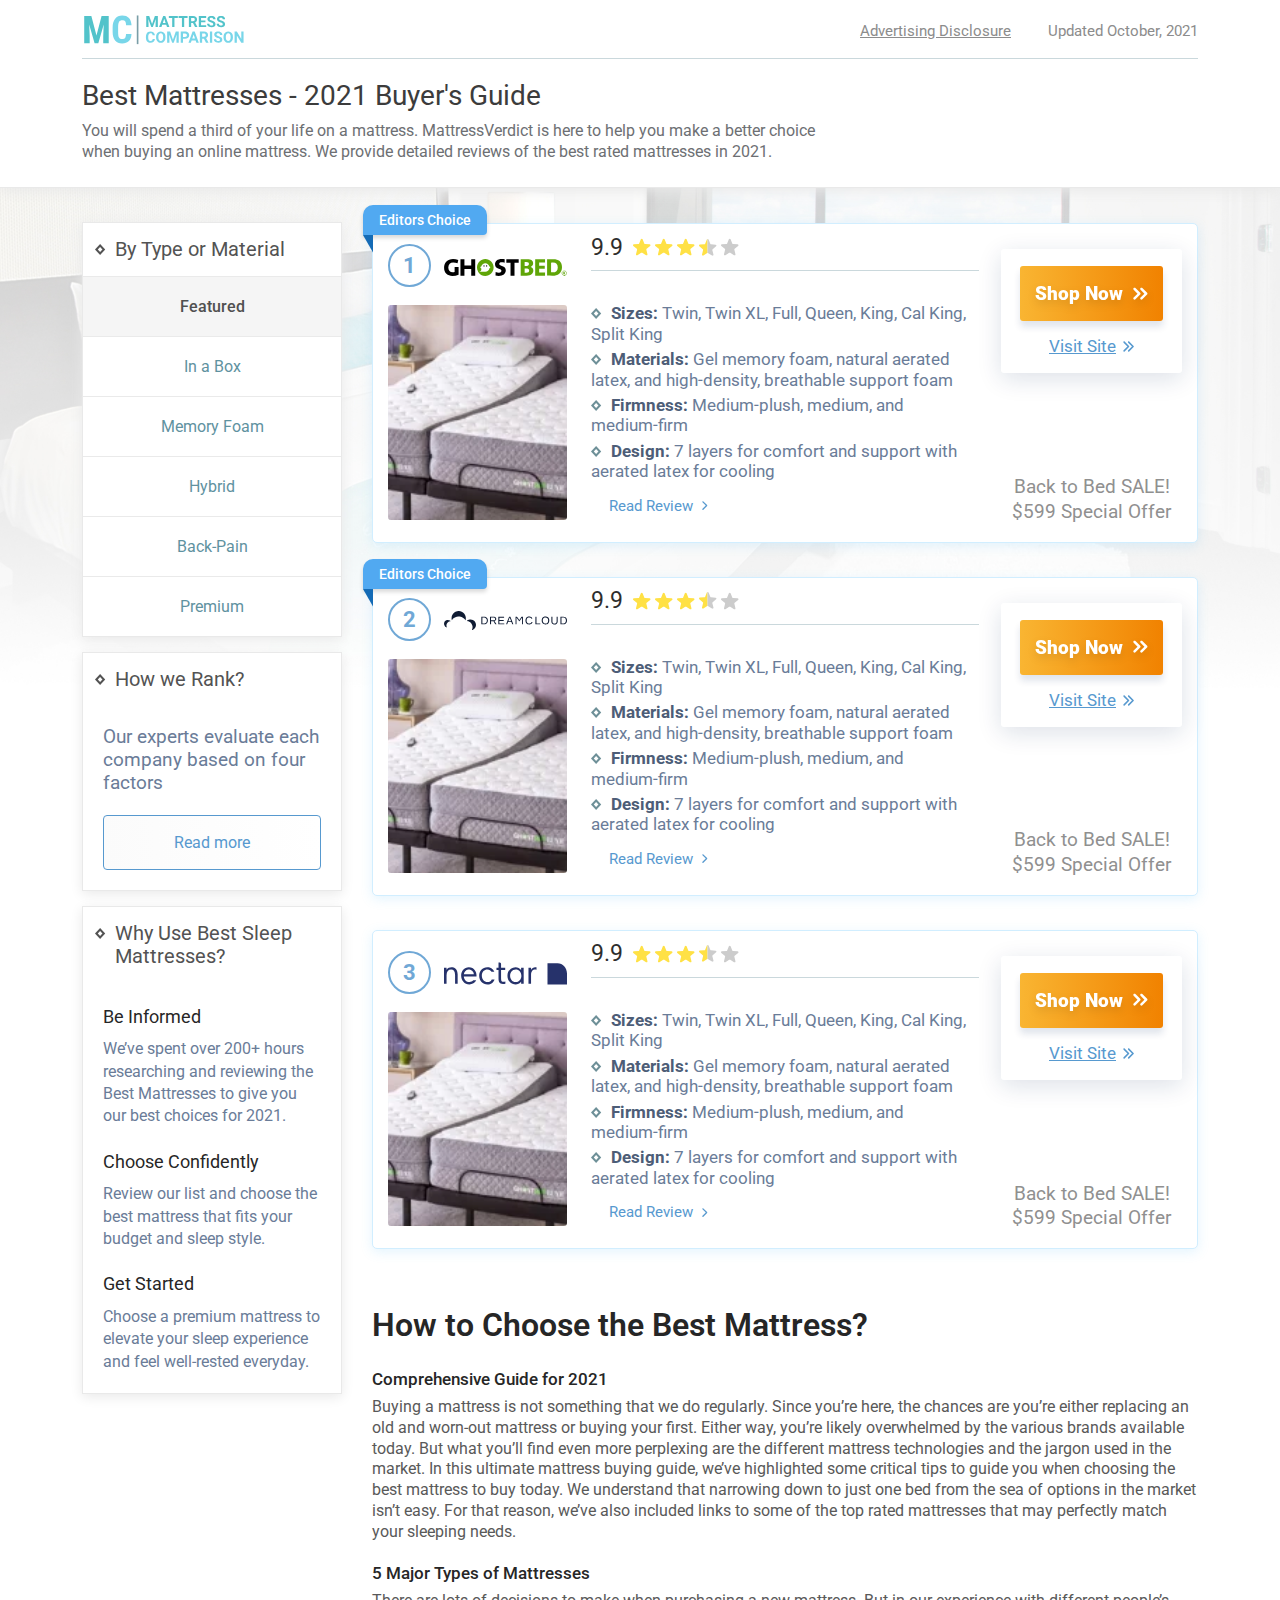
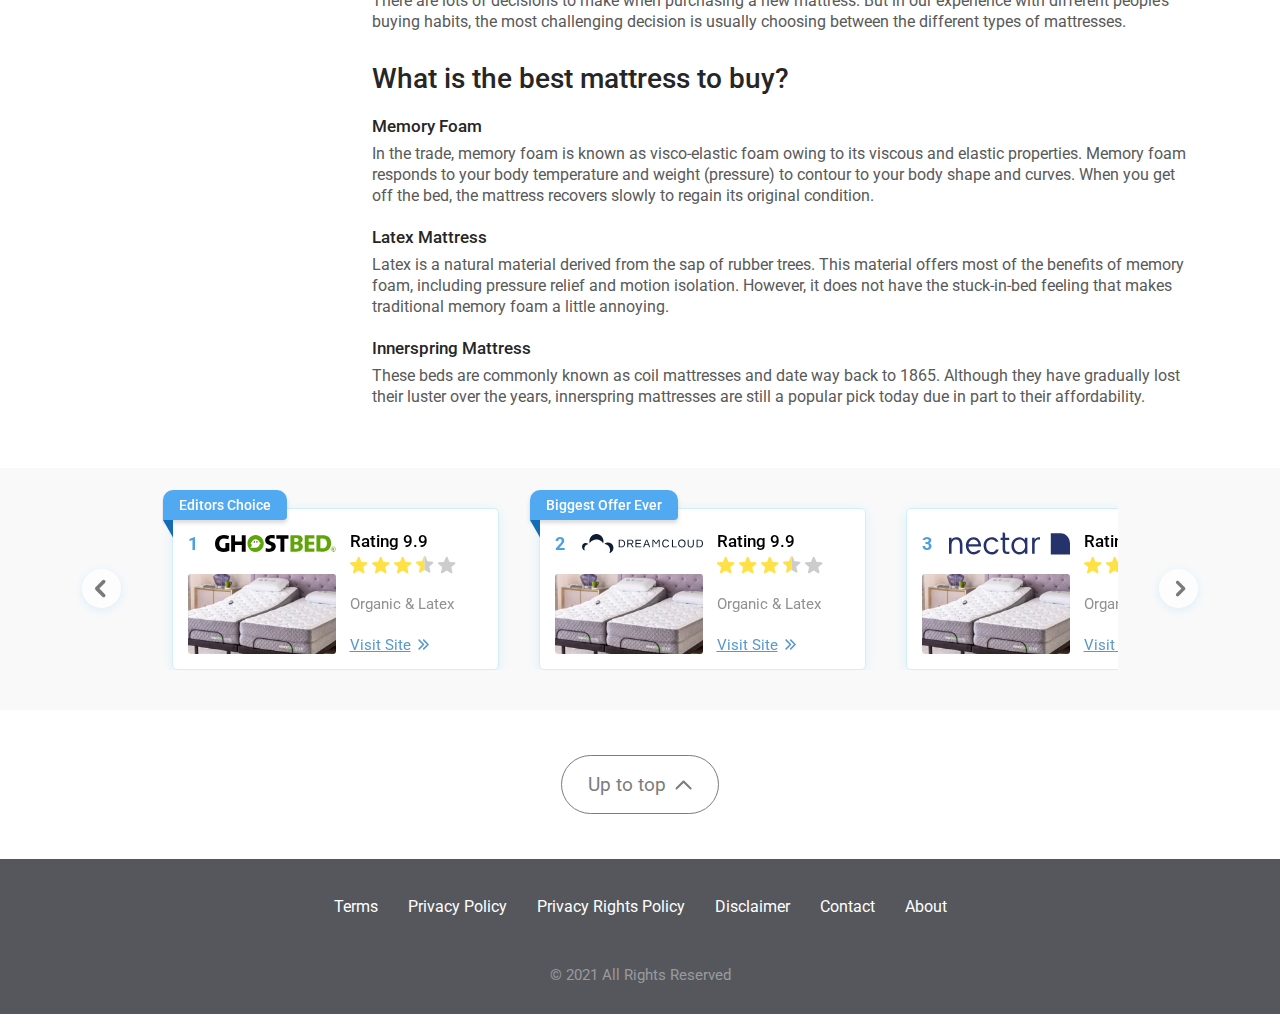
==== commit da8724a3: "Review page" ====
--- a/index.html
+++ b/index.html
@@ -15,7 +15,7 @@
     <link rel="stylesheet" href="css/main.min.css">
     <link rel="stylesheet" href="css/desktop.min.css" media="(min-width: 576px)">
 </head>
-<body>
+<body class="body_main">
     <header class="header">
         <div class="container">
             <nav class="nav header__nav">
@@ -171,7 +171,7 @@
                 <div class="main-content">
                     <section class="main-cards">
                         <div class="main-cards__item">
-                            <a href="#" class="main-cards__hidden-link">
+                            <a href="#" class="hidden-link">
                                 Go to the website
                             </a>
 
@@ -237,7 +237,7 @@
                             </div>
                         </div>
                         <div class="main-cards__item">
-                            <a href="#" class="main-cards__hidden-link">
+                            <a href="#" class="hidden-link">
                                 Go to the website
                             </a>
                             <a href="#" class="card-badge card-badge_blue">Editors Choice</a>
@@ -302,7 +302,7 @@
                             </div>
                         </div>
                         <div class="main-cards__item">
-                            <a href="#" class="main-cards__hidden-link">
+                            <a href="#" class="hidden-link">
                                 Go to the website
                             </a>
                             
--- a/css/main.min.css
+++ b/css/main.min.css
@@ -4,6 +4,6 @@
  * Copyright 2011-2021 Twitter, Inc.
  * Licensed under MIT (https://github.com/twbs/bootstrap/blob/main/LICENSE)
  * Forked from Normalize.css, licensed MIT (https://github.com/necolas/normalize.css/blob/master/LICENSE.md)
- */*,::after,::before{-webkit-box-sizing:border-box;box-sizing:border-box}@media (prefers-reduced-motion: no-preference){:root{scroll-behavior:smooth}}hr{margin:1rem 0;color:inherit;background-color:currentColor;border:0;opacity:0.25}hr:not([size]){height:1px}h1,h2,h3,h4,h5,h6{margin-top:0;margin-bottom:0.5rem;font-weight:500;line-height:1.2}p{margin-top:0;margin-bottom:1rem}ol,ul{padding:0;margin:0;list-style:none}blockquote{margin:0}b,strong{font-weight:bolder}small{font-size:0.875em}mark{padding:0.2em;background-color:#fcf8e3}sub,sup{position:relative;font-size:0.75em;line-height:0;vertical-align:baseline}sub{bottom:-0.25em}sup{top:-0.5em}a:not([href]):not([class]),a:not([href]):not([class]):hover{color:inherit;text-decoration:none}figure{margin:0 0 1rem}img,svg{vertical-align:middle}table{caption-side:bottom;border-collapse:collapse}caption{padding-top:0.5rem;padding-bottom:0.5rem;color:#6c757d;text-align:left}th{text-align:inherit;text-align:-webkit-match-parent}tbody,td,tfoot,th,thead,tr{border-color:inherit;border-style:solid;border-width:0}label{display:inline-block}button{border-radius:0}button:focus:not(:focus-visible){outline:0}button,input,optgroup,select,textarea{margin:0;font-family:inherit;font-size:inherit;line-height:inherit}button,select{text-transform:none}[role="button"]{cursor:pointer}select{word-wrap:normal}select:disabled{opacity:1}[list]::-webkit-calendar-picker-indicator{display:none}[type="button"],[type="reset"],[type="submit"],button{-webkit-appearance:button}[type="button"]:not(:disabled),[type="reset"]:not(:disabled),[type="submit"]:not(:disabled),button:not(:disabled){cursor:pointer}::-moz-focus-inner{padding:0;border-style:none}textarea{resize:vertical}fieldset{min-width:0;padding:0;margin:0;border:0}iframe{border:0}[hidden]{display:none !important}.visually-hidden,.visually-hidden-focusable:not(:focus):not(:focus-within){position:absolute !important;width:1px !important;height:1px !important;padding:0 !important;margin:-1px !important;overflow:hidden !important;clip:rect(0, 0, 0, 0) !important;white-space:nowrap !important;border:0 !important}[hidden]{display:none !important}.container,.container-fluid,.container-lg,.container-md,.container-sm,.container-xl,.container-xxl{width:100%;padding-right:var(--bs-gutter-x, 0.75rem);padding-left:var(--bs-gutter-x, 0.75rem);margin-right:auto;margin-left:auto}@media (min-width: 576px){.container,.container-sm{max-width:540px}}@media (min-width: 768px){.container,.container-md,.container-sm{max-width:720px}}@media (min-width: 992px){.container,.container-lg,.container-md,.container-sm{max-width:960px}}@media (min-width: 1200px){.container,.container-lg,.container-md,.container-sm,.container-xl{max-width:1140px}}@media (min-width: 1400px){.container,.container-lg,.container-md,.container-sm,.container-xl,.container-xxl{max-width:1320px}}.row{--bs-gutter-x: 1.5rem;--bs-gutter-y: 0;display:-webkit-box;display:-ms-flexbox;display:flex;-ms-flex-wrap:wrap;flex-wrap:wrap;margin-top:calc(var(--bs-gutter-y) * -1);margin-right:calc(var(--bs-gutter-x) / -2);margin-left:calc(var(--bs-gutter-x) / -2)}.row>*{-webkit-box-sizing:border-box;box-sizing:border-box;-ms-flex-negative:0;flex-shrink:0;width:100%;max-width:100%;padding-right:calc(var(--bs-gutter-x) / 2);padding-left:calc(var(--bs-gutter-x) / 2);margin-top:var(--bs-gutter-y)}@media print{.d-print-inline{display:inline !important}.d-print-inline-block{display:inline-block !important}.d-print-block{display:block !important}.d-print-grid{display:grid !important}.d-print-table{display:table !important}.d-print-table-row{display:table-row !important}.d-print-table-cell{display:table-cell !important}.d-print-flex{display:-webkit-box !important;display:-ms-flexbox !important;display:flex !important}.d-print-inline-flex{display:-webkit-inline-box !important;display:-ms-inline-flexbox !important;display:inline-flex !important}.d-print-none{display:none !important}}@-webkit-keyframes splide-loading{0%{-webkit-transform:rotate(0);transform:rotate(0)}to{-webkit-transform:rotate(1turn);transform:rotate(1turn)}}@keyframes splide-loading{0%{-webkit-transform:rotate(0);transform:rotate(0)}to{-webkit-transform:rotate(1turn);transform:rotate(1turn)}}.splide--draggable>.splide__slider>.splide__track,.splide--draggable>.splide__track{-webkit-user-select:none;-ms-user-select:none;-moz-user-select:none;user-select:none}.splide__container{-webkit-box-sizing:border-box;box-sizing:border-box;position:relative}.splide__list{-webkit-backface-visibility:hidden;backface-visibility:hidden;display:-ms-flexbox;display:-webkit-box;display:flex;height:100%;margin:0 !important;padding:0 !important;-webkit-transform-style:preserve-3d;transform-style:preserve-3d}.splide.is-initialized:not(.is-active) .splide__list{display:block}.splide{outline:none;position:relative;visibility:hidden}.splide.is-initialized,.splide.is-rendered{visibility:visible}.splide__slide{-webkit-backface-visibility:hidden;backface-visibility:hidden;-webkit-box-sizing:border-box;box-sizing:border-box;-ms-flex-negative:0;flex-shrink:0;list-style-type:none !important;margin:0;outline:none;position:relative}.splide__slider{position:relative}.splide__track{overflow:hidden;position:relative;z-index:0}body{margin:0;-webkit-text-size-adjust:100%;-webkit-tap-highlight-color:transparent;font-family:'Roboto', sans-serif;color:#595959;background-image:url("../img/main-bg-mobile.webp");background-repeat:no-repeat;background-position:top center;background-size:100% auto}a{text-decoration:none}h1,h2,h3,h4,h5,h6{color:#262626;font-weight:500}h1{font-size:28px}h2{font-size:26px;font-weight:600}h3{font-size:24px}h4{font-size:22px}h5{font-size:20px}h6{font-size:17px}.article{margin-bottom:60px}.article h2{margin-top:35px;margin-bottom:24px}.article h3{margin-top:30px}.article h4{margin-bottom:12px;margin-top:25px}.article h5{margin-top:20px}.article h6{margin-top:20px}.article p{font-size:16px;line-height:130%}.header{background:#FFFFFF;-webkit-box-shadow:0px 3px 12px #E9E9E9;box-shadow:0px 3px 12px #E9E9E9;border-bottom:1px solid #E9E9E9;padding-bottom:13px}.header__nav{border-bottom:1px solid #CAD8DC}.header__nav-updated{display:none}.header__content{text-align:center;padding-top:12px}.header__title{color:#3C3C3C;font-size:21px;font-weight:normal}.header__desc{display:none}.nav{display:-webkit-box;display:-ms-flexbox;display:flex;-webkit-box-pack:justify;-ms-flex-pack:justify;justify-content:space-between;-webkit-box-align:center;-ms-flex-align:center;align-items:center;padding-top:7px;padding-bottom:4px}.nav__content{display:-webkit-box;display:-ms-flexbox;display:flex;-webkit-box-align:center;-ms-flex-align:center;align-items:center}.nav-fixed{position:fixed;left:0;top:0;width:100%;background:#FFFFFF;z-index:10}.nav-fixed.sticky{-webkit-box-shadow:0px 3px 12px #E9E9E9;box-shadow:0px 3px 12px #E9E9E9;border-bottom:1px solid #E9E9E9}.btn{display:-webkit-box;display:-ms-flexbox;display:flex;-webkit-box-align:center;-ms-flex-align:center;align-items:center;-webkit-box-pack:center;-ms-flex-pack:center;justify-content:center;text-align:center}.btn-category{border-radius:37px;border:1px solid #AFC5CA;color:#7A9EA7;font-size:16px;height:36px;padding:0 17px}.btn-category.active{background-color:#E0E9EB;border-color:#9DAEB1;font-weight:500}.btn-primary{background-image:-webkit-gradient(linear, left top, right top, from(#F9B532), to(#F18200));background-image:linear-gradient(90deg, #F9B532 0%, #F18200 100%);-webkit-box-shadow:0px 6px 7px rgba(12,45,95,0.12);box-shadow:0px 6px 7px rgba(12,45,95,0.12);border-radius:3px;color:white;font-weight:900;font-size:16px;padding:0 15px;height:43px}.btn-primary span{-webkit-filter:drop-shadow(0px 4px 4px rgba(0,0,0,0.11));filter:drop-shadow(0px 4px 4px rgba(0,0,0,0.11));display:-webkit-box;display:-ms-flexbox;display:flex;-webkit-box-align:center;-ms-flex-align:center;align-items:center}.btn-primary span::after{display:block;content:'';background-repeat:no-repeat;background-size:contain;background-position:center;-ms-flex-negative:0;flex-shrink:0;width:14px;height:12px;background-image:url("data:image/svg+xml,%3Csvg width='12' height='11' viewBox='0 0 12 11' fill='none' xmlns='http://www.w3.org/2000/svg'%3E%3Cpath fill-rule='evenodd' clip-rule='evenodd' d='M1.9562 0.714719C1.56147 0.319988 0.92149 0.319988 0.526759 0.714718C0.132029 1.10945 0.132028 1.74943 0.526759 2.14416L3.6227 5.24011L0.524564 8.33825C0.129833 8.73298 0.129833 9.37297 0.524564 9.7677C0.919294 10.1624 1.55928 10.1624 1.95401 9.7677L5.72535 5.99636C5.73988 5.9834 5.75412 5.96996 5.76806 5.95602C6.16279 5.56129 6.16279 4.9213 5.76806 4.52657L1.9562 0.714719ZM6.04019 9.7677C5.64546 9.37297 5.64546 8.73298 6.04019 8.33825L9.13833 5.24011L6.04238 2.14416C5.64765 1.74943 5.64765 1.10945 6.04238 0.714718C6.43711 0.319988 7.0771 0.319988 7.47183 0.714719L11.2837 4.52657C11.6784 4.9213 11.6784 5.56129 11.2837 5.95602C11.2697 5.96996 11.2555 5.9834 11.241 5.99636L7.46963 9.7677C7.0749 10.1624 6.43492 10.1624 6.04019 9.7677Z' fill='white'/%3E%3C/svg%3E%0A");margin-left:9px}.btn-primary:hover{background-image:none;background-color:#FD7A1B}.logo{font-size:0;height:30px}.logo img{width:100%;height:100%;-o-object-fit:contain;object-fit:contain}.disclosure{text-decoration:underline}.disclosure,.updated{color:#8C8C8C;font-size:13px}.aside{display:none}.main-content{width:100%}.image-box{display:-webkit-box;display:-ms-flexbox;display:flex;-webkit-box-align:center;-ms-flex-align:center;align-items:center;-webkit-box-orient:vertical;-webkit-box-direction:normal;-ms-flex-direction:column;flex-direction:column}.image-box img{width:auto;height:100%;-o-object-fit:contain;object-fit:contain}.image-img{display:-webkit-box;display:-ms-flexbox;display:flex;-webkit-box-pack:center;-ms-flex-pack:center;justify-content:center;max-width:173px;width:100%;height:101px;border-radius:3px;overflow:hidden}.image-img img{width:100%;height:100%;-o-object-fit:cover;object-fit:cover}.image-logo{height:46px;display:-webkit-box;display:-ms-flexbox;display:flex;-webkit-box-pack:center;-ms-flex-pack:center;justify-content:center;max-width:160px}.image-logo img{width:100%;height:auto;-o-object-fit:contain;object-fit:contain}.card-badge{position:absolute;padding:0 8px;padding-right:18px;height:23px;top:-23px;left:0;display:-webkit-box;display:-ms-flexbox;display:flex;-webkit-box-align:center;-ms-flex-align:center;align-items:center;font-size:13px;font-weight:500;-webkit-clip-path:polygon(87% 0px, 100% 100%, 87% 100%, 0px 100%, 0% 0%);clip-path:polygon(87% 0px, 100% 100%, 87% 100%, 0px 100%, 0% 0%)}.card-badge_blue{background-color:#51A9F1;color:white}.score-value{color:#2D2D2D;font-size:21px;margin-right:10px}.score-box{display:-webkit-box;display:-ms-flexbox;display:flex;-webkit-box-align:center;-ms-flex-align:center;align-items:center}.score-stars{display:-webkit-box;display:-ms-flexbox;display:flex}.score-stars .star{margin-right:4px}.score-stars .star:last-child{margin-right:0}.score-stars .star::before{display:block;content:'';background-repeat:no-repeat;background-size:contain;background-position:center;-ms-flex-negative:0;flex-shrink:0;width:15px;height:15px}.score-stars .star_full::before{background-image:url("../img/star-full.svg")}.score-stars .star_half::before{background-image:url("../img/star-half.svg")}.score-stars .star_empty::before{background-image:url("../img/star-empty.svg")}.link{display:inline-block;color:#5799CF;-webkit-transition:color 0.2s ease;transition:color 0.2s ease}.link-arrow::after{display:block;content:'';background-repeat:no-repeat;background-size:contain;background-position:center;-ms-flex-negative:0;flex-shrink:0;width:6px;height:10px;display:inline-block;margin-left:5px;background-image:url("data:image/svg+xml,%3Csvg width='6' height='9' viewBox='0 0 6 9' fill='none' xmlns='http://www.w3.org/2000/svg'%3E%3Cpath fill-rule='evenodd' clip-rule='evenodd' d='M1.40014 0.399794C1.14239 0.142045 0.7245 0.142045 0.46675 0.399794C0.209001 0.657543 0.209001 1.07544 0.466751 1.33319L3.734 4.60044L0.467351 7.86709C0.209601 8.12484 0.209601 8.54273 0.467351 8.80048C0.7251 9.05823 1.14299 9.05823 1.40074 8.80048L5.13432 5.06691C5.39207 4.80916 5.39207 4.39126 5.13432 4.13351C5.12941 4.12861 5.12444 4.12379 5.11942 4.11907L1.40014 0.399794Z' fill='%235799CF'/%3E%3C/svg%3E%0A")}.link:hover{text-decoration:underline;color:#4287bf}.link-double-arrow::after{display:block;content:'';background-repeat:no-repeat;background-size:contain;background-position:center;-ms-flex-negative:0;flex-shrink:0;width:11px;height:11px;display:inline-block;margin-left:7px;background-image:url("data:image/svg+xml,%3Csvg width='12' height='12' viewBox='0 0 12 12' fill='none' xmlns='http://www.w3.org/2000/svg'%3E%3Cpath fill-rule='evenodd' clip-rule='evenodd' d='M1.80008 0.599967C1.46871 0.268598 0.931459 0.268598 0.600091 0.599967C0.268722 0.931335 0.268722 1.46859 0.600091 1.79996L4.80021 6.00007L0.600194 10.2001C0.268825 10.5315 0.268825 11.0687 0.600194 11.4001C0.931562 11.7314 1.46882 11.7314 1.80018 11.4001L6.60015 6.60011C6.87006 6.3302 6.92012 5.92369 6.75033 5.60311C6.71165 5.53005 6.66156 5.46144 6.60005 5.39993L1.80008 0.599967ZM5.60009 0.599967C5.93146 0.268598 6.46871 0.268598 6.80008 0.599967L11.6 5.39993C11.6603 5.46015 11.7095 5.52716 11.7479 5.59851C11.9206 5.91979 11.8714 6.32891 11.6001 6.60011L6.80018 11.4001C6.46882 11.7314 5.93156 11.7314 5.60019 11.4001C5.26883 11.0687 5.26883 10.5315 5.60019 10.2001L9.80021 6.00007L5.60009 1.79996C5.26872 1.46859 5.26872 0.931335 5.60009 0.599967Z' fill='%235799CF'/%3E%3C/svg%3E%0A")}.link-underline{text-decoration:underline}.cta-offer{color:#909090;font-weight:500;font-size:14px;line-height:130%;text-align:center}.features-list{font-size:15px;line-height:120%;color:#6A7C98}.features-list li{margin-bottom:5px}.features-list li::before{display:block;content:'';background-repeat:no-repeat;background-size:contain;background-position:center;-ms-flex-negative:0;flex-shrink:0;display:inline-block;width:11px;height:11px;margin-top:3px;margin-right:4px;background-image:url("data:image/svg+xml,%3Csvg width='11' height='11' viewBox='0 0 11 11' fill='none' xmlns='http://www.w3.org/2000/svg'%3E%3Cpath d='M5.10714 0L10.2143 5.5L5.10714 11L0 5.5L5.10714 0Z' fill='%236E9098'/%3E%3Cpath d='M5.10658 3L7.42801 5.5L5.10658 8L2.78516 5.5L5.10658 3Z' fill='white'/%3E%3C/svg%3E%0A")}.features-list b,.features-list strong{font-weight:700;color:#4D5D77}.card-rank{color:#4E9FE2;font-weight:bold;font-size:18px}.category-slider{background:#FFFFFF;height:56px;display:-webkit-box;display:-ms-flexbox;display:flex;-webkit-box-align:center;-ms-flex-align:center;align-items:center;-webkit-box-shadow:0px 9px 21px rgba(85,85,85,0.14);box-shadow:0px 9px 21px rgba(85,85,85,0.14);position:-webkit-sticky;position:sticky;top:42px;z-index:10}.category-slider__list{padding:0 22px}.category-slider .splide__arrows{position:absolute;width:100%;height:100%;top:0;left:0;display:-webkit-box;display:-ms-flexbox;display:flex;-webkit-box-align:center;-ms-flex-align:center;align-items:center;-webkit-box-pack:justify;-ms-flex-pack:justify;justify-content:space-between}.category-slider .splide__arrow{width:10px;height:15px;border:none;background:transparent;cursor:pointer;background-repeat:no-repeat;background-size:contain;opacity:0.4;-webkit-transition:opacity 0.3s ease;transition:opacity 0.3s ease}.category-slider .splide__arrow:hover{opacity:1}.category-slider .splide__arrow--prev{background-image:url("data:image/svg+xml,%3Csvg width='9' height='14' viewBox='0 0 9 14' fill='none' xmlns='http://www.w3.org/2000/svg'%3E%3Cpath fill-rule='evenodd' clip-rule='evenodd' d='M6.42256 13.2867C6.81648 13.6807 7.45516 13.6807 7.84909 13.2867C8.24301 12.8928 8.24301 12.2541 7.84909 11.8602L2.85477 6.86589L7.84639 1.87428C8.24031 1.48036 8.24031 0.841676 7.84639 0.447751C7.45246 0.0538253 6.81378 0.0538243 6.41986 0.44775L0.713736 6.15387C0.319811 6.54779 0.31981 7.18647 0.713736 7.5804C0.727976 7.59464 0.742535 7.60836 0.757391 7.62157L6.42256 13.2867Z' fill='%23737373'/%3E%3C/svg%3E%0A")}.category-slider .splide__arrow--next{background-image:url("data:image/svg+xml,%3Csvg width='9' height='14' viewBox='0 0 9 14' fill='none' xmlns='http://www.w3.org/2000/svg'%3E%3Cpath fill-rule='evenodd' clip-rule='evenodd' d='M2.13994 0.71326C1.74602 0.319335 1.10734 0.319335 0.713413 0.71326C0.319488 1.10719 0.319487 1.74586 0.713412 2.13979L5.70773 7.13411L0.716115 12.1257C0.32219 12.5196 0.32219 13.1583 0.716115 13.5522C1.11004 13.9462 1.74872 13.9462 2.14264 13.5522L7.84876 7.84613C8.24269 7.45221 8.24269 6.81353 7.84876 6.4196C7.83453 6.40536 7.81997 6.39164 7.80512 6.37843L2.13994 0.71326Z' fill='%23737373'/%3E%3C/svg%3E%0A")}.category-slider .splide__track{z-index:1}.cards-slider{background:#F9F9F9;padding:40px 0;padding-top:17px}.cards-slider__list{padding:0 12px}.cards-slider__item{-webkit-box-shadow:0px 3px 12px rgba(86,192,252,0.17);box-shadow:0px 3px 12px rgba(86,192,252,0.17);border:1px solid #D1EEFF;background:#FFFFFF;border-radius:5px;padding:15px;display:-webkit-box;display:-ms-flexbox;display:flex;max-width:260px;margin:0 auto;margin-top:23px;position:relative;-webkit-transition:border-color 0.3s ease;transition:border-color 0.3s ease}.cards-slider__item .card-badge{height:30px;padding:0 16px;border-radius:10px 10px 4px 0px;-webkit-clip-path:none;clip-path:none;top:-19px;left:-10px;font-size:14px;z-index:2;-webkit-box-shadow:0px 3px 4px rgba(0,0,0,0.15);box-shadow:0px 3px 4px rgba(0,0,0,0.15)}.cards-slider__item .card-badge::before{display:block;content:'';background-repeat:no-repeat;background-size:contain;background-position:center;-ms-flex-negative:0;flex-shrink:0;background-image:url("data:image/svg+xml,%3Csvg width='10' height='18' viewBox='0 0 10 18' fill='none' xmlns='http://www.w3.org/2000/svg'%3E%3Cpath d='M10 17.5L0 0H10V17.5Z' fill='%23146BB6'/%3E%3C/svg%3E%0A");width:10px;height:18px;left:0px;top:30px;position:absolute}.cards-slider__item:hover{cursor:pointer;border-color:#99d9ff}.cards-slider__image-box{width:50%;-webkit-box-orient:horizontal;-webkit-box-direction:normal;-ms-flex-direction:row;flex-direction:row;-ms-flex-wrap:wrap;flex-wrap:wrap}.cards-slider__image-box .image-logo{width:80%;height:40px;padding-left:7px}.cards-slider__image-box .image-logo img{height:100%}.cards-slider__image-box .image-img{height:80px;margin-top:10px}.cards-slider__image-rank{width:20%;display:block}.cards-slider__content-box{width:50%;display:-webkit-box;display:-ms-flexbox;display:flex;-webkit-box-orient:vertical;-webkit-box-direction:normal;-ms-flex-direction:column;flex-direction:column;-webkit-box-pack:justify;-ms-flex-pack:justify;justify-content:space-between;padding-left:14px;padding-top:7px}.cards-slider__content-box .link{font-size:15px}.cards-slider__key{color:#919191;font-size:15px;line-height:130%}.cards-slider__score-box{-webkit-box-orient:vertical;-webkit-box-direction:normal;-ms-flex-direction:column;flex-direction:column;-webkit-box-align:start;-ms-flex-align:start;align-items:flex-start}.cards-slider__score-box .score-value{color:#000000;font-weight:500;font-size:17px;margin-bottom:5px}.cards-slider .splide__track{z-index:1}.cards-slider .splide__slide{padding:0 10px}.cards-slider .splide__arrows{position:absolute;width:100%;height:100%;padding-top:23px;top:0;left:0;display:-webkit-box;display:-ms-flexbox;display:flex;-webkit-box-align:center;-ms-flex-align:center;align-items:center;-webkit-box-pack:justify;-ms-flex-pack:justify;justify-content:space-between}.cards-slider .splide__arrow{width:10px;height:16px;border:none;background:transparent;cursor:pointer;background-repeat:no-repeat;background-size:contain;opacity:0.4;-webkit-transition:opacity 0.3s ease;transition:opacity 0.3s ease}.cards-slider .splide__arrow:hover{opacity:1}.cards-slider .splide__arrow--prev{background-image:url("data:image/svg+xml,%3Csvg width='10' height='17' viewBox='0 0 10 17' fill='none' xmlns='http://www.w3.org/2000/svg'%3E%3Cpath fill-rule='evenodd' clip-rule='evenodd' d='M6.70029 1.16603C7.34418 0.522132 8.38814 0.522132 9.03204 1.16603C9.67593 1.80992 9.67593 2.85388 9.03204 3.49778L3.9804 8.54941L9.0327 13.6017C9.6766 14.2456 9.6766 15.2896 9.0327 15.9335C8.38881 16.5774 7.34485 16.5774 6.70096 15.9335L0.516599 9.74911C0.505044 9.73819 0.493609 9.72708 0.482296 9.71577C-0.161599 9.07187 -0.161598 8.02791 0.482297 7.38402L6.70029 1.16603Z' fill='%23454545'/%3E%3C/svg%3E%0A")}.cards-slider .splide__arrow--next{background-image:url("data:image/svg+xml,%3Csvg width='11' height='17' viewBox='0 0 11 17' fill='none' xmlns='http://www.w3.org/2000/svg'%3E%3Cpath fill-rule='evenodd' clip-rule='evenodd' d='M3.71531 1.166C3.07142 0.522102 2.02746 0.522101 1.38356 1.166C0.73967 1.80989 0.739671 2.85385 1.38357 3.49774L6.4352 8.54938L1.3829 13.6017C0.739004 14.2456 0.739004 15.2895 1.3829 15.9334C2.02679 16.5773 3.07075 16.5773 3.71465 15.9334L9.899 9.74908C9.91056 9.73816 9.92199 9.72705 9.93331 9.71574C10.5772 9.07184 10.5772 8.02788 9.93331 7.38399L3.71531 1.166Z' fill='%23454545'/%3E%3C/svg%3E%0A")}.main-cards{display:-webkit-box;display:-ms-flexbox;display:flex;-webkit-box-orient:vertical;-webkit-box-direction:normal;-ms-flex-direction:column;flex-direction:column;margin-bottom:60px;margin-top:18px}.main-cards__item{-webkit-box-shadow:0px 3px 12px rgba(86,192,252,0.17);box-shadow:0px 3px 12px rgba(86,192,252,0.17);border:1px solid #D1EEFF;border-radius:5px;background-color:#fff;margin:17px auto;position:relative;display:-webkit-box;display:-ms-flexbox;display:flex;-ms-flex-wrap:wrap;flex-wrap:wrap;-webkit-transition:-webkit-box-shadow 0.3s ease;transition:-webkit-box-shadow 0.3s ease;transition:box-shadow 0.3s ease;transition:box-shadow 0.3s ease, -webkit-box-shadow 0.3s ease;cursor:pointer}.main-cards__item:hover{-webkit-box-shadow:0px 15px 54px rgba(4,69,105,0.22);box-shadow:0px 15px 54px rgba(4,69,105,0.22);z-index:1}.main-cards__item:hover .btn-primary{background-image:-webkit-gradient(linear, left top, right top, from(#FDB01B), to(#F16500));background-image:linear-gradient(90deg, #FDB01B 0%, #F16500 100%)}.main-cards__item:hover .btn-primary:hover{background-image:none;background-color:#FD7A1B}.main-cards__score-rank{color:#4E9FE2;font-weight:500;font-size:22px;width:35px;height:35px;display:-webkit-box;display:-ms-flexbox;display:flex;-webkit-box-align:center;-ms-flex-align:center;align-items:center;-webkit-box-pack:center;-ms-flex-pack:center;justify-content:center;border-right:1px solid #C5D4D8;margin-right:11px}.main-cards__score-box{height:35px;border-bottom:1px solid #CAD8DC;width:100%}.main-cards__image-rank{display:none}.main-cards__image-box{width:50%;padding:0 10px;padding-top:13px;padding-right:5px;-webkit-box-pack:stretch;-ms-flex-pack:stretch;justify-content:stretch}.main-cards__image-box .image-img{margin-top:10px;-webkit-box-flex:1;-ms-flex-positive:1;flex-grow:1}.main-cards__cta-box{width:50%;display:-webkit-box;display:-ms-flexbox;display:flex;-webkit-box-orient:vertical;-webkit-box-direction:normal;-ms-flex-direction:column;flex-direction:column;-webkit-box-pack:justify;-ms-flex-pack:justify;justify-content:space-between;padding-right:10px;padding-top:13px;padding-left:5px}.main-cards__cta-offer{margin-top:20px}.main-cards__cta-btn-box{display:-webkit-box;display:-ms-flexbox;display:flex;-webkit-box-orient:vertical;-webkit-box-direction:normal;-ms-flex-direction:column;flex-direction:column;-webkit-box-pack:justify;-ms-flex-pack:justify;justify-content:space-between;-webkit-box-align:center;-ms-flex-align:center;align-items:center}.main-cards__cta-btn-box .link{display:none;position:relative;z-index:1}.main-cards__cta-btn-box .offer-mobile{color:#2D6775;font-size:14px;line-height:130%;font-style:italic;text-align:center;margin-top:15px}.main-cards__cta-btn-box .btn-primary{position:relative;z-index:1}.main-cards__features-box{background:#F9F9F9;margin-top:17px;padding:15px 10px;padding-bottom:5px;width:100%;border-bottom-right-radius:5px;border-bottom-left-radius:5px;display:-webkit-box;display:-ms-flexbox;display:flex;-webkit-box-orient:vertical;-webkit-box-direction:normal;-ms-flex-direction:column;flex-direction:column;-webkit-box-align:start;-ms-flex-align:start;align-items:flex-start}.main-cards__features-box .link{display:block;padding:10px 18px;font-size:15px;position:relative;z-index:1}.main-cards__hidden-link{font-size:0;color:transparent;position:absolute;left:0;top:0;width:100%;height:100%}.to-top{padding:25px 0;display:-webkit-box;display:-ms-flexbox;display:flex;-webkit-box-align:center;-ms-flex-align:center;align-items:center;-webkit-box-pack:center;-ms-flex-pack:center;justify-content:center}.to-top__link{color:#7C7C7C;font-size:17px;border:1px solid #7C7C7C;border-radius:38px;padding:0 22px;height:43px;display:-webkit-box;display:-ms-flexbox;display:flex;-webkit-box-align:center;-ms-flex-align:center;align-items:center;-webkit-box-pack:center;-ms-flex-pack:center;justify-content:center}.to-top__link::after{display:block;content:'';background-repeat:no-repeat;background-size:contain;background-position:center;-ms-flex-negative:0;flex-shrink:0;width:17px;height:9px;margin-left:9px;margin-top:2px;background-image:url("data:image/svg+xml,%3Csvg width='17' height='10' viewBox='0 0 17 10' fill='none' xmlns='http://www.w3.org/2000/svg'%3E%3Cpath fill-rule='evenodd' clip-rule='evenodd' d='M14.9099 9.25621C15.3005 9.64673 15.9336 9.64673 16.3241 9.25621C16.7147 8.86569 16.7147 8.23252 16.3241 7.842L9.56017 1.07802C9.51196 0.942424 9.43359 0.815151 9.32506 0.706619C9.11272 0.494279 8.82864 0.397395 8.55084 0.415966C8.27233 0.396727 7.98731 0.493561 7.7744 0.706468C7.66574 0.815125 7.58732 0.942566 7.53913 1.07834L0.775316 7.84215C0.384791 8.23267 0.384791 8.86584 0.775315 9.25636C1.16584 9.64689 1.79901 9.64688 2.18953 9.25636L8.54981 2.89609L14.9099 9.25621Z' fill='%237C7C7C'/%3E%3C/svg%3E%0A")}.footer{background:#55575D;padding-top:28px;padding-bottom:30px;color:#FFFFFF}.footer__menu{display:-webkit-box;display:-ms-flexbox;display:flex;-ms-flex-wrap:wrap;flex-wrap:wrap;-webkit-box-pack:center;-ms-flex-pack:center;justify-content:center}.footer__menu li{margin:10px 15px}.footer__menu a{color:#FFFFFF}.footer__copy{color:#999A9E;font-size:15px;text-align:center;margin-top:40px}@media (min-width: 375px){.btn-primary{padding:0 19px}.features-list li::before{margin-right:5px}.cards-slider__item{max-width:295px}.main-cards__cta-box{padding-left:10px}.main-cards__cta-box .offer-mobile{margin-top:20px}.main-cards__image-box{padding-right:10px}}@media (min-width: 425px){.main-cards__cta-box{padding-right:15px}.main-cards__image-box{padding-left:15px}.main-cards__image-box .image-img{height:130px;max-width:100%}.main-cards__cta-btn-box .link{display:inline-block;text-align:center;margin-top:15px}.main-cards__features-box{padding:15px 17px;padding-bottom:5px}.cards-slider__item{max-width:327px;width:327px}}@media (min-width: 471px){.cards-slider .splide__arrow{width:39px;height:39px;background-size:11px;border-radius:50%;background-color:white;padding:0;-webkit-box-shadow:0px 2px 10px rgba(47,179,254,0.22);box-shadow:0px 2px 10px rgba(47,179,254,0.22)}.cards-slider .splide__arrow{opacity:0.7}.cards-slider .splide__arrow--prev{background-position:center right 15px}.cards-slider .splide__arrow--next{background-position:center right 12px}.cards-slider__image-rank{width:27px}.cards-slider__image-box .image-logo{width:calc(100% - 27px);padding-left:0}.cards-slider__list{padding:0 40px}}
+ */*,::after,::before{-webkit-box-sizing:border-box;box-sizing:border-box}@media (prefers-reduced-motion: no-preference){:root{scroll-behavior:smooth}}hr{margin:1rem 0;color:inherit;background-color:currentColor;border:0;opacity:0.25}hr:not([size]){height:1px}h1,h2,h3,h4,h5,h6{margin-top:0;margin-bottom:0.5rem;font-weight:500;line-height:1.2}p{margin-top:0;margin-bottom:1rem}ol,ul{padding:0;margin:0;list-style:none}blockquote{margin:0}b,strong{font-weight:bolder}small{font-size:0.875em}mark{padding:0.2em;background-color:#fcf8e3}sub,sup{position:relative;font-size:0.75em;line-height:0;vertical-align:baseline}sub{bottom:-0.25em}sup{top:-0.5em}a:not([href]):not([class]),a:not([href]):not([class]):hover{color:inherit;text-decoration:none}figure{margin:0 0 1rem}img,svg{vertical-align:middle}table{caption-side:bottom;border-collapse:collapse}caption{padding-top:0.5rem;padding-bottom:0.5rem;color:#6c757d;text-align:left}th{text-align:inherit;text-align:-webkit-match-parent}tbody,td,tfoot,th,thead,tr{border-color:inherit;border-style:solid;border-width:0}label{display:inline-block}button{border-radius:0}button:focus:not(:focus-visible){outline:0}button,input,optgroup,select,textarea{margin:0;font-family:inherit;font-size:inherit;line-height:inherit}button,select{text-transform:none}[role="button"]{cursor:pointer}select{word-wrap:normal}select:disabled{opacity:1}[list]::-webkit-calendar-picker-indicator{display:none}[type="button"],[type="reset"],[type="submit"],button{-webkit-appearance:button}[type="button"]:not(:disabled),[type="reset"]:not(:disabled),[type="submit"]:not(:disabled),button:not(:disabled){cursor:pointer}::-moz-focus-inner{padding:0;border-style:none}textarea{resize:vertical}fieldset{min-width:0;padding:0;margin:0;border:0}iframe{border:0}[hidden]{display:none !important}.visually-hidden,.visually-hidden-focusable:not(:focus):not(:focus-within){position:absolute !important;width:1px !important;height:1px !important;padding:0 !important;margin:-1px !important;overflow:hidden !important;clip:rect(0, 0, 0, 0) !important;white-space:nowrap !important;border:0 !important}[hidden]{display:none !important}.container,.container-fluid,.container-lg,.container-md,.container-sm,.container-xl,.container-xxl{width:100%;padding-right:var(--bs-gutter-x, 0.75rem);padding-left:var(--bs-gutter-x, 0.75rem);margin-right:auto;margin-left:auto}@media (min-width: 576px){.container,.container-sm{max-width:540px}}@media (min-width: 768px){.container,.container-md,.container-sm{max-width:720px}}@media (min-width: 992px){.container,.container-lg,.container-md,.container-sm{max-width:960px}}@media (min-width: 1200px){.container,.container-lg,.container-md,.container-sm,.container-xl{max-width:1140px}}@media (min-width: 1400px){.container,.container-lg,.container-md,.container-sm,.container-xl,.container-xxl{max-width:1320px}}.row{--bs-gutter-x: 1.5rem;--bs-gutter-y: 0;display:-webkit-box;display:-ms-flexbox;display:flex;-ms-flex-wrap:wrap;flex-wrap:wrap;margin-top:calc(var(--bs-gutter-y) * -1);margin-right:calc(var(--bs-gutter-x) / -2);margin-left:calc(var(--bs-gutter-x) / -2)}.row>*{-webkit-box-sizing:border-box;box-sizing:border-box;-ms-flex-negative:0;flex-shrink:0;width:100%;max-width:100%;padding-right:calc(var(--bs-gutter-x) / 2);padding-left:calc(var(--bs-gutter-x) / 2);margin-top:var(--bs-gutter-y)}@media print{.d-print-inline{display:inline !important}.d-print-inline-block{display:inline-block !important}.d-print-block{display:block !important}.d-print-grid{display:grid !important}.d-print-table{display:table !important}.d-print-table-row{display:table-row !important}.d-print-table-cell{display:table-cell !important}.d-print-flex{display:-webkit-box !important;display:-ms-flexbox !important;display:flex !important}.d-print-inline-flex{display:-webkit-inline-box !important;display:-ms-inline-flexbox !important;display:inline-flex !important}.d-print-none{display:none !important}}@-webkit-keyframes splide-loading{0%{-webkit-transform:rotate(0);transform:rotate(0)}to{-webkit-transform:rotate(1turn);transform:rotate(1turn)}}@keyframes splide-loading{0%{-webkit-transform:rotate(0);transform:rotate(0)}to{-webkit-transform:rotate(1turn);transform:rotate(1turn)}}.splide--draggable>.splide__slider>.splide__track,.splide--draggable>.splide__track{-webkit-user-select:none;-ms-user-select:none;-moz-user-select:none;user-select:none}.splide__container{-webkit-box-sizing:border-box;box-sizing:border-box;position:relative}.splide__list{-webkit-backface-visibility:hidden;backface-visibility:hidden;display:-ms-flexbox;display:-webkit-box;display:flex;height:100%;margin:0 !important;padding:0 !important;-webkit-transform-style:preserve-3d;transform-style:preserve-3d}.splide.is-initialized:not(.is-active) .splide__list{display:block}.splide{outline:none;position:relative;visibility:hidden}.splide.is-initialized,.splide.is-rendered{visibility:visible}.splide__slide{-webkit-backface-visibility:hidden;backface-visibility:hidden;-webkit-box-sizing:border-box;box-sizing:border-box;-ms-flex-negative:0;flex-shrink:0;list-style-type:none !important;margin:0;outline:none;position:relative}.splide__slider{position:relative}.splide__track{overflow:hidden;position:relative;z-index:0}body{margin:0;-webkit-text-size-adjust:100%;-webkit-tap-highlight-color:transparent;font-family:'Roboto', sans-serif;color:#595959;background-image:url("../img/main-bg-mobile.webp");background-repeat:no-repeat;background-position:top center;background-size:100% auto}.main-content{width:100%;-ms-flex-negative:1;flex-shrink:1;-webkit-box-flex:1;-ms-flex-positive:1;flex-grow:1}.main-content .block-area:first-child{margin-top:34px}a{text-decoration:none}h1,h2,h3,h4,h5,h6{color:#262626;font-weight:500}h1{font-size:28px;line-height:110%}h2{font-size:26px;font-weight:600}h3{font-size:24px}h4{font-size:22px}h5{font-size:20px}h6{font-size:17px}.article{margin-bottom:60px}.article__promotion-link{margin-bottom:23px;margin-top:35px}.article__promotion-link .link{text-decoration:none;font-weight:500;font-size:17px;line-height:130%}.article__footer-container{display:-webkit-box;display:-ms-flexbox;display:flex;-webkit-box-orient:vertical;-webkit-box-direction:normal;-ms-flex-direction:column;flex-direction:column;-webkit-box-align:center;-ms-flex-align:center;align-items:center}.article__footer-col{margin:10px 0;width:100%}.article__footer .image-logo{margin:0 auto}.article__footer .cta-offer{color:#1299BA;margin-bottom:10px}.article h2{margin-top:35px;margin-bottom:24px}.article h3{margin-top:30px}.article h4{margin-bottom:12px;margin-top:25px}.article h5{margin-top:20px}.article h6{margin-top:20px}.article p{font-size:16px;line-height:130%}.article img{width:100%;height:auto}.article b,.article strong{color:#262626}.full-image img{width:100%;height:auto}.header{background:#FFFFFF;-webkit-box-shadow:0px 3px 12px #E9E9E9;box-shadow:0px 3px 12px #E9E9E9;border-bottom:1px solid #E9E9E9;padding-bottom:13px}.header__nav{border-bottom:1px solid #CAD8DC}.header__nav-updated{display:none}.header__content{text-align:center;padding-top:12px}.header__title{color:#3C3C3C;font-size:21px;font-weight:normal}.header__desc{display:none}.nav{display:-webkit-box;display:-ms-flexbox;display:flex;-webkit-box-pack:justify;-ms-flex-pack:justify;justify-content:space-between;-webkit-box-align:center;-ms-flex-align:center;align-items:center;padding-top:7px;padding-bottom:4px}.nav__content{display:-webkit-box;display:-ms-flexbox;display:flex;-webkit-box-align:center;-ms-flex-align:center;align-items:center}.nav__disclosure_desktop{display:none}.anchor-collapse{width:100%;background:#FFFFFF;-webkit-box-shadow:0px 9px 21px rgba(85,85,85,0.14);box-shadow:0px 9px 21px rgba(85,85,85,0.14);position:-webkit-sticky;position:sticky;top:42px;z-index:10;cursor:pointer}.anchor-collapse__wrapper{display:-webkit-box;display:-ms-flexbox;display:flex;-ms-flex-wrap:wrap;flex-wrap:wrap;-webkit-box-pack:justify;-ms-flex-pack:justify;justify-content:space-between;-webkit-box-align:center;-ms-flex-align:center;align-items:center}.anchor-collapse__title{color:#535353;font-size:16px;height:41px;display:-webkit-box;display:-ms-flexbox;display:flex;-webkit-box-align:center;-ms-flex-align:center;align-items:center;margin-left:15px}.anchor-collapse__list{display:-webkit-box;display:-ms-flexbox;display:flex;-webkit-box-orient:vertical;-webkit-box-direction:normal;-ms-flex-direction:column;flex-direction:column;height:0;overflow:hidden;visibility:hidden;padding:0;width:100%;opacity:0;-webkit-transition:opacity 0.3s ease-in-out;transition:opacity 0.3s ease-in-out}.anchor-collapse__burger-btn{display:-webkit-box;display:-ms-flexbox;display:flex;-webkit-box-orient:vertical;-webkit-box-direction:normal;-ms-flex-direction:column;flex-direction:column;-webkit-box-pack:center;-ms-flex-pack:center;justify-content:center;-webkit-box-align:center;-ms-flex-align:center;align-items:center;margin-right:15px}.anchor-collapse__burger-btn span{width:27px;height:3px;background:#7C7C7C;border-radius:5px;margin-bottom:4px}.anchor-collapse__burger-btn span:last-child{margin-bottom:0}.anchor-collapse__item{padding:0 15px}.anchor-collapse__item:last-child{margin-bottom:0}.anchor-collapse__item a{color:#5F929F;font-size:16px;display:-webkit-box;display:-ms-flexbox;display:flex;padding:8px 0}.anchor-collapse__item a.active{font-weight:500}.anchor-collapse__item a.active:hover{cursor:default;color:#5F929F}.anchor-collapse__item a:hover{color:#2D6775}.anchor-collapse .anchor-collapse__link .link{color:#5799CF;-webkit-box-align:center;-ms-flex-align:center;align-items:center}.anchor-collapse.open{height:auto}.anchor-collapse.open .anchor-collapse__list{display:-webkit-box;display:-ms-flexbox;display:flex;padding:14px 0px 15px;visibility:visible;height:auto;opacity:1;border-top:1px solid #E9E9E9}.cta-fixed{height:66px;position:fixed;left:0;bottom:0;width:100%;background:#FFFFFF;z-index:10;display:-webkit-box;display:-ms-flexbox;display:flex;-webkit-box-pack:center;-ms-flex-pack:center;justify-content:center;-webkit-box-align:center;-ms-flex-align:center;align-items:center;-webkit-box-shadow:0px -8px 13px rgba(95,95,95,0.18);box-shadow:0px -8px 13px rgba(95,95,95,0.18);border-top:1px solid #D1EEFF}.cta-fixed__box{width:100%;height:100%}.nav-fixed{position:fixed;left:0;top:0;width:100%;background:#FFFFFF;z-index:10}.nav-fixed.sticky{-webkit-box-shadow:0px 3px 12px #E9E9E9;box-shadow:0px 3px 12px #E9E9E9;border-bottom:1px solid #E9E9E9}.btn{display:-webkit-box;display:-ms-flexbox;display:flex;-webkit-box-align:center;-ms-flex-align:center;align-items:center;-webkit-box-pack:center;-ms-flex-pack:center;justify-content:center;text-align:center}.btn-category{border-radius:37px;border:1px solid #AFC5CA;color:#7A9EA7;font-size:16px;height:36px;padding:0 17px}.btn-category.active{background-color:#E0E9EB;border-color:#9DAEB1;font-weight:500}.btn-primary{background-image:-webkit-gradient(linear, left top, right top, from(#F9B532), to(#F18200));background-image:linear-gradient(90deg, #F9B532 0%, #F18200 100%);-webkit-box-shadow:0px 6px 7px rgba(12,45,95,0.12);box-shadow:0px 6px 7px rgba(12,45,95,0.12);border-radius:3px;color:white;font-weight:900;font-size:16px;padding:0 15px;height:43px}.btn-primary span{-webkit-filter:drop-shadow(0px 4px 4px rgba(0,0,0,0.11));filter:drop-shadow(0px 4px 4px rgba(0,0,0,0.11));display:-webkit-box;display:-ms-flexbox;display:flex;-webkit-box-align:center;-ms-flex-align:center;align-items:center}.btn-primary span::after{display:block;content:'';background-repeat:no-repeat;background-size:contain;background-position:center;-ms-flex-negative:0;flex-shrink:0;width:14px;height:12px;background-image:url("data:image/svg+xml,%3Csvg width='12' height='11' viewBox='0 0 12 11' fill='none' xmlns='http://www.w3.org/2000/svg'%3E%3Cpath fill-rule='evenodd' clip-rule='evenodd' d='M1.9562 0.714719C1.56147 0.319988 0.92149 0.319988 0.526759 0.714718C0.132029 1.10945 0.132028 1.74943 0.526759 2.14416L3.6227 5.24011L0.524564 8.33825C0.129833 8.73298 0.129833 9.37297 0.524564 9.7677C0.919294 10.1624 1.55928 10.1624 1.95401 9.7677L5.72535 5.99636C5.73988 5.9834 5.75412 5.96996 5.76806 5.95602C6.16279 5.56129 6.16279 4.9213 5.76806 4.52657L1.9562 0.714719ZM6.04019 9.7677C5.64546 9.37297 5.64546 8.73298 6.04019 8.33825L9.13833 5.24011L6.04238 2.14416C5.64765 1.74943 5.64765 1.10945 6.04238 0.714718C6.43711 0.319988 7.0771 0.319988 7.47183 0.714719L11.2837 4.52657C11.6784 4.9213 11.6784 5.56129 11.2837 5.95602C11.2697 5.96996 11.2555 5.9834 11.241 5.99636L7.46963 9.7677C7.0749 10.1624 6.43492 10.1624 6.04019 9.7677Z' fill='white'/%3E%3C/svg%3E%0A");margin-left:9px}.btn-primary:hover{background-image:none;background-color:#FD7A1B}.logo{font-size:0;height:30px}.logo img{width:100%;height:100%;-o-object-fit:contain;object-fit:contain}.disclosure{text-decoration:underline}.disclosure,.updated{color:#8C8C8C;font-size:13px}.aside{display:none}.block-area{position:relative}.block-area_shadow-m{background:#FFFFFF;border-radius:5px;border:1px solid #D1EEFF;-webkit-box-shadow:0px 3px 12px rgba(86,192,252,0.17);box-shadow:0px 3px 12px rgba(86,192,252,0.17);padding:17px 15px;margin-bottom:13px}.pros{padding-top:5px}.pros .btn{display:none}.pros__box{margin-top:18px}.pros__list{color:#6A7C98;font-size:17px;line-height:130%}.pros__list li{margin-bottom:12px;display:-webkit-box;display:-ms-flexbox;display:flex}.pros__list li::before{display:block;content:'';background-repeat:no-repeat;background-size:contain;background-position:center;-ms-flex-negative:0;flex-shrink:0;width:13px;height:13px;margin-right:9px;margin-top:4px}.pros__list_pros{border-bottom:2px solid #BDCED3;padding-bottom:5px;margin-bottom:20px}.pros__list_pros li::before{background-image:url("data:image/svg+xml,%3Csvg width='13' height='13' viewBox='0 0 13 13' fill='none' xmlns='http://www.w3.org/2000/svg'%3E%3Ccircle cx='6.5' cy='6.5' r='6.5' fill='%23A4D166'/%3E%3Cpath fill-rule='evenodd' clip-rule='evenodd' d='M5.49935 11.0001C9.0892 11.0001 11.9993 8.08994 11.9993 4.50009C11.9993 3.85248 11.9046 3.22699 11.7283 2.63672C12.5277 3.71672 13.0005 5.05315 13.0005 6.49999C13.0005 10.0898 10.0903 13 6.50046 13C3.55821 13 1.07256 11.0451 0.271484 8.36336C1.45555 9.96301 3.35634 11.0001 5.49935 11.0001Z' fill='%238DC640'/%3E%3Cellipse cx='2.89896' cy='3.89807' rx='1' ry='1.68427' transform='rotate(45 2.89896 3.89807)' fill='%23C4DCA3'/%3E%3Cpath fill-rule='evenodd' clip-rule='evenodd' d='M5.09006 9.57123C5.11545 9.59727 5.14288 9.62191 5.17232 9.64494C5.52673 9.92204 6.03867 9.85937 6.31577 9.50497L9.82794 5.013C10.105 4.6586 10.0424 4.14666 9.68797 3.86956C9.33356 3.59245 8.82162 3.65512 8.54452 4.00953L5.63499 7.73073L4.26281 6.05755C3.97753 5.70969 3.46427 5.65896 3.11641 5.94424C2.76856 6.22952 2.71783 6.74278 3.00311 7.09064L4.89696 9.39993C4.95342 9.46877 5.0188 9.52597 5.09006 9.57123Z' fill='white'/%3E%3C/svg%3E%0A")}.pros__list_cons li::before{background-image:url("data:image/svg+xml,%3Csvg width='13' height='13' viewBox='0 0 13 13' fill='none' xmlns='http://www.w3.org/2000/svg'%3E%3Ccircle cx='6.5' cy='6.5' r='6.5' fill='%23E24C4B'/%3E%3Cpath fill-rule='evenodd' clip-rule='evenodd' d='M5.49935 11.0001C9.0892 11.0001 11.9993 8.08994 11.9993 4.50009C11.9993 3.85248 11.9046 3.22699 11.7283 2.63672C12.5277 3.71672 13.0005 5.05315 13.0005 6.49999C13.0005 10.0898 10.0903 13 6.50046 13C3.55821 13 1.07256 11.0451 0.271484 8.36336C1.45555 9.96301 3.35634 11.0001 5.49935 11.0001Z' fill='%23D1403F'/%3E%3Crect x='3' y='6' width='7' height='2' rx='1' fill='white'/%3E%3Cellipse cx='2.89896' cy='3.89807' rx='1' ry='1.68427' transform='rotate(45 2.89896 3.89807)' fill='%23E8706F'/%3E%3C/svg%3E%0A")}.breadcrumbs{color:#6D6F73;font-size:14px;line-height:130%;margin-bottom:30px}.breadcrumbs a{color:#6D6F73;text-decoration:underline}.breadcrumbs .current{color:#A3A4A7}.image-box{display:-webkit-box;display:-ms-flexbox;display:flex;-webkit-box-align:center;-ms-flex-align:center;align-items:center;-webkit-box-orient:vertical;-webkit-box-direction:normal;-ms-flex-direction:column;flex-direction:column}.image-box img{width:auto;height:100%;-o-object-fit:contain;object-fit:contain}.image-img{display:-webkit-box;display:-ms-flexbox;display:flex;-webkit-box-pack:center;-ms-flex-pack:center;justify-content:center;max-width:173px;width:100%;height:101px;border-radius:3px;overflow:hidden}.image-img img{width:100%;height:100%;-o-object-fit:cover;object-fit:cover}.image-logo{height:46px;display:-webkit-box;display:-ms-flexbox;display:flex;-webkit-box-pack:center;-ms-flex-pack:center;justify-content:center;max-width:160px}.image-logo img{width:100%;height:auto;-o-object-fit:contain;object-fit:contain}.card-badge{position:absolute;padding:0 8px;padding-right:18px;height:23px;top:-23px;left:0;display:-webkit-box;display:-ms-flexbox;display:flex;-webkit-box-align:center;-ms-flex-align:center;align-items:center;font-size:13px;font-weight:500;-webkit-clip-path:polygon(87% 0px, 100% 100%, 87% 100%, 0px 100%, 0% 0%);clip-path:polygon(87% 0px, 100% 100%, 87% 100%, 0px 100%, 0% 0%)}.card-badge_blue{background-color:#51A9F1;color:white}.score-value{color:#2D2D2D;font-size:21px;margin-right:10px}.score-box{display:-webkit-box;display:-ms-flexbox;display:flex;-webkit-box-align:center;-ms-flex-align:center;align-items:center}.score-stars{display:-webkit-box;display:-ms-flexbox;display:flex}.score-stars .star{margin-right:4px}.score-stars .star:last-child{margin-right:0}.score-stars .star::before{display:block;content:'';background-repeat:no-repeat;background-size:contain;background-position:center;-ms-flex-negative:0;flex-shrink:0;width:15px;height:15px}.score-stars .star_full::before{background-image:url("../img/star-full.svg")}.score-stars .star_half::before{background-image:url("../img/star-half.svg")}.score-stars .star_empty::before{background-image:url("../img/star-empty.svg")}.link{display:inline-block;color:#5799CF;-webkit-transition:color 0.2s ease;transition:color 0.2s ease}.link-arrow::after{display:block;content:'';background-repeat:no-repeat;background-size:contain;background-position:center;-ms-flex-negative:0;flex-shrink:0;width:6px;height:10px;display:inline-block;margin-left:5px;background-image:url("data:image/svg+xml,%3Csvg width='6' height='9' viewBox='0 0 6 9' fill='none' xmlns='http://www.w3.org/2000/svg'%3E%3Cpath fill-rule='evenodd' clip-rule='evenodd' d='M1.40014 0.399794C1.14239 0.142045 0.7245 0.142045 0.46675 0.399794C0.209001 0.657543 0.209001 1.07544 0.466751 1.33319L3.734 4.60044L0.467351 7.86709C0.209601 8.12484 0.209601 8.54273 0.467351 8.80048C0.7251 9.05823 1.14299 9.05823 1.40074 8.80048L5.13432 5.06691C5.39207 4.80916 5.39207 4.39126 5.13432 4.13351C5.12941 4.12861 5.12444 4.12379 5.11942 4.11907L1.40014 0.399794Z' fill='%235799CF'/%3E%3C/svg%3E%0A")}.link:hover{text-decoration:underline;color:#4287bf}.link-double-arrow::after{display:block;content:'';background-repeat:no-repeat;background-size:contain;background-position:center;-ms-flex-negative:0;flex-shrink:0;width:11px;height:11px;display:inline-block;margin-left:7px;background-image:url("data:image/svg+xml,%3Csvg width='12' height='12' viewBox='0 0 12 12' fill='none' xmlns='http://www.w3.org/2000/svg'%3E%3Cpath fill-rule='evenodd' clip-rule='evenodd' d='M1.80008 0.599967C1.46871 0.268598 0.931459 0.268598 0.600091 0.599967C0.268722 0.931335 0.268722 1.46859 0.600091 1.79996L4.80021 6.00007L0.600194 10.2001C0.268825 10.5315 0.268825 11.0687 0.600194 11.4001C0.931562 11.7314 1.46882 11.7314 1.80018 11.4001L6.60015 6.60011C6.87006 6.3302 6.92012 5.92369 6.75033 5.60311C6.71165 5.53005 6.66156 5.46144 6.60005 5.39993L1.80008 0.599967ZM5.60009 0.599967C5.93146 0.268598 6.46871 0.268598 6.80008 0.599967L11.6 5.39993C11.6603 5.46015 11.7095 5.52716 11.7479 5.59851C11.9206 5.91979 11.8714 6.32891 11.6001 6.60011L6.80018 11.4001C6.46882 11.7314 5.93156 11.7314 5.60019 11.4001C5.26883 11.0687 5.26883 10.5315 5.60019 10.2001L9.80021 6.00007L5.60009 1.79996C5.26872 1.46859 5.26872 0.931335 5.60009 0.599967Z' fill='%235799CF'/%3E%3C/svg%3E%0A")}.link-underline{text-decoration:underline}.cta-offer{color:#909090;font-weight:500;font-size:14px;line-height:130%;text-align:center}.features-list{font-size:15px;line-height:120%;color:#6A7C98}.features-list li{margin-bottom:5px}.features-list li::before{display:block;content:'';background-repeat:no-repeat;background-size:contain;background-position:center;-ms-flex-negative:0;flex-shrink:0;display:inline-block;width:11px;height:11px;margin-top:3px;margin-right:4px;background-image:url("data:image/svg+xml,%3Csvg width='11' height='11' viewBox='0 0 11 11' fill='none' xmlns='http://www.w3.org/2000/svg'%3E%3Cpath d='M5.10714 0L10.2143 5.5L5.10714 11L0 5.5L5.10714 0Z' fill='%236E9098'/%3E%3Cpath d='M5.10658 3L7.42801 5.5L5.10658 8L2.78516 5.5L5.10658 3Z' fill='white'/%3E%3C/svg%3E%0A")}.features-list b,.features-list strong{font-weight:700;color:#4D5D77}.card-rank{color:#4E9FE2;font-weight:bold;font-size:18px}.category-slider{background:#FFFFFF;height:56px;display:-webkit-box;display:-ms-flexbox;display:flex;-webkit-box-align:center;-ms-flex-align:center;align-items:center;-webkit-box-shadow:0px 9px 21px rgba(85,85,85,0.14);box-shadow:0px 9px 21px rgba(85,85,85,0.14);position:-webkit-sticky;position:sticky;top:42px;z-index:10}.category-slider__list{padding:0 22px}.category-slider .splide__arrows{position:absolute;width:100%;height:100%;top:0;left:0;display:-webkit-box;display:-ms-flexbox;display:flex;-webkit-box-align:center;-ms-flex-align:center;align-items:center;-webkit-box-pack:justify;-ms-flex-pack:justify;justify-content:space-between}.category-slider .splide__arrow{width:10px;height:15px;border:none;background:transparent;cursor:pointer;background-repeat:no-repeat;background-size:contain;opacity:0.4;-webkit-transition:opacity 0.3s ease;transition:opacity 0.3s ease}.category-slider .splide__arrow:hover{opacity:1}.category-slider .splide__arrow--prev{background-image:url("data:image/svg+xml,%3Csvg width='9' height='14' viewBox='0 0 9 14' fill='none' xmlns='http://www.w3.org/2000/svg'%3E%3Cpath fill-rule='evenodd' clip-rule='evenodd' d='M6.42256 13.2867C6.81648 13.6807 7.45516 13.6807 7.84909 13.2867C8.24301 12.8928 8.24301 12.2541 7.84909 11.8602L2.85477 6.86589L7.84639 1.87428C8.24031 1.48036 8.24031 0.841676 7.84639 0.447751C7.45246 0.0538253 6.81378 0.0538243 6.41986 0.44775L0.713736 6.15387C0.319811 6.54779 0.31981 7.18647 0.713736 7.5804C0.727976 7.59464 0.742535 7.60836 0.757391 7.62157L6.42256 13.2867Z' fill='%23737373'/%3E%3C/svg%3E%0A")}.category-slider .splide__arrow--next{background-image:url("data:image/svg+xml,%3Csvg width='9' height='14' viewBox='0 0 9 14' fill='none' xmlns='http://www.w3.org/2000/svg'%3E%3Cpath fill-rule='evenodd' clip-rule='evenodd' d='M2.13994 0.71326C1.74602 0.319335 1.10734 0.319335 0.713413 0.71326C0.319488 1.10719 0.319487 1.74586 0.713412 2.13979L5.70773 7.13411L0.716115 12.1257C0.32219 12.5196 0.32219 13.1583 0.716115 13.5522C1.11004 13.9462 1.74872 13.9462 2.14264 13.5522L7.84876 7.84613C8.24269 7.45221 8.24269 6.81353 7.84876 6.4196C7.83453 6.40536 7.81997 6.39164 7.80512 6.37843L2.13994 0.71326Z' fill='%23737373'/%3E%3C/svg%3E%0A")}.category-slider .splide__track{z-index:1}.cards-slider{background:#F9F9F9;padding:40px 0;padding-top:17px}.cards-slider__list{padding:0 12px}.cards-slider__item{-webkit-box-shadow:0px 3px 12px rgba(86,192,252,0.17);box-shadow:0px 3px 12px rgba(86,192,252,0.17);border:1px solid #D1EEFF;background:#FFFFFF;border-radius:5px;padding:15px;display:-webkit-box;display:-ms-flexbox;display:flex;max-width:260px;margin:0 auto;margin-top:23px;position:relative;-webkit-transition:border-color 0.3s ease;transition:border-color 0.3s ease}.cards-slider__item .card-badge{height:30px;padding:0 16px;border-radius:10px 10px 4px 0px;-webkit-clip-path:none;clip-path:none;top:-19px;left:-10px;font-size:14px;z-index:2;-webkit-box-shadow:0px 3px 4px rgba(0,0,0,0.15);box-shadow:0px 3px 4px rgba(0,0,0,0.15);z-index:3}.cards-slider__item .card-badge::before{display:block;content:'';background-repeat:no-repeat;background-size:contain;background-position:center;-ms-flex-negative:0;flex-shrink:0;background-image:url("data:image/svg+xml,%3Csvg width='10' height='18' viewBox='0 0 10 18' fill='none' xmlns='http://www.w3.org/2000/svg'%3E%3Cpath d='M10 17.5L0 0H10V17.5Z' fill='%23146BB6'/%3E%3C/svg%3E%0A");width:10px;height:18px;left:0px;top:30px;position:absolute}.cards-slider__item:hover{cursor:pointer;border-color:#99d9ff}.cards-slider__image-box{width:50%;-webkit-box-orient:horizontal;-webkit-box-direction:normal;-ms-flex-direction:row;flex-direction:row;-ms-flex-wrap:wrap;flex-wrap:wrap}.cards-slider__image-box .image-logo{width:80%;height:40px;padding-left:7px}.cards-slider__image-box .image-logo img{height:100%}.cards-slider__image-box .image-img{height:80px;margin-top:10px}.cards-slider__image-rank{width:20%;display:block}.cards-slider__content-box{width:50%;display:-webkit-box;display:-ms-flexbox;display:flex;-webkit-box-orient:vertical;-webkit-box-direction:normal;-ms-flex-direction:column;flex-direction:column;-webkit-box-pack:justify;-ms-flex-pack:justify;justify-content:space-between;padding-left:14px;padding-top:7px}.cards-slider__content-box .link{font-size:15px}.cards-slider__key{color:#919191;font-size:15px;line-height:130%}.cards-slider__score-box{-webkit-box-orient:vertical;-webkit-box-direction:normal;-ms-flex-direction:column;flex-direction:column;-webkit-box-align:start;-ms-flex-align:start;align-items:flex-start}.cards-slider__score-box .score-value{color:#000000;font-weight:500;font-size:17px;margin-bottom:5px}.cards-slider .splide__track{z-index:1}.cards-slider .splide__slide{padding:0 10px}.cards-slider .splide__arrows{position:absolute;width:100%;height:100%;padding-top:23px;top:0;left:0;display:-webkit-box;display:-ms-flexbox;display:flex;-webkit-box-align:center;-ms-flex-align:center;align-items:center;-webkit-box-pack:justify;-ms-flex-pack:justify;justify-content:space-between}.cards-slider .splide__arrow{width:10px;height:16px;border:none;background:transparent;cursor:pointer;background-repeat:no-repeat;background-size:contain;opacity:0.4;-webkit-transition:opacity 0.3s ease;transition:opacity 0.3s ease}.cards-slider .splide__arrow:hover{opacity:1}.cards-slider .splide__arrow--prev{background-image:url("data:image/svg+xml,%3Csvg width='10' height='17' viewBox='0 0 10 17' fill='none' xmlns='http://www.w3.org/2000/svg'%3E%3Cpath fill-rule='evenodd' clip-rule='evenodd' d='M6.70029 1.16603C7.34418 0.522132 8.38814 0.522132 9.03204 1.16603C9.67593 1.80992 9.67593 2.85388 9.03204 3.49778L3.9804 8.54941L9.0327 13.6017C9.6766 14.2456 9.6766 15.2896 9.0327 15.9335C8.38881 16.5774 7.34485 16.5774 6.70096 15.9335L0.516599 9.74911C0.505044 9.73819 0.493609 9.72708 0.482296 9.71577C-0.161599 9.07187 -0.161598 8.02791 0.482297 7.38402L6.70029 1.16603Z' fill='%23454545'/%3E%3C/svg%3E%0A")}.cards-slider .splide__arrow--next{background-image:url("data:image/svg+xml,%3Csvg width='11' height='17' viewBox='0 0 11 17' fill='none' xmlns='http://www.w3.org/2000/svg'%3E%3Cpath fill-rule='evenodd' clip-rule='evenodd' d='M3.71531 1.166C3.07142 0.522102 2.02746 0.522101 1.38356 1.166C0.73967 1.80989 0.739671 2.85385 1.38357 3.49774L6.4352 8.54938L1.3829 13.6017C0.739004 14.2456 0.739004 15.2895 1.3829 15.9334C2.02679 16.5773 3.07075 16.5773 3.71465 15.9334L9.899 9.74908C9.91056 9.73816 9.92199 9.72705 9.93331 9.71574C10.5772 9.07184 10.5772 8.02788 9.93331 7.38399L3.71531 1.166Z' fill='%23454545'/%3E%3C/svg%3E%0A")}.cards-slider__list_short{padding:0 12px}.cards-slider_review{position:relative;left:-15px;width:calc(100% + 27px);margin-bottom:40px}.cards-slider_review-mob{display:none}.main-cards{display:-webkit-box;display:-ms-flexbox;display:flex;-webkit-box-orient:vertical;-webkit-box-direction:normal;-ms-flex-direction:column;flex-direction:column;margin-bottom:60px;margin-top:18px}.main-cards__item{-webkit-box-shadow:0px 3px 12px rgba(86,192,252,0.17);box-shadow:0px 3px 12px rgba(86,192,252,0.17);border:1px solid #D1EEFF;border-radius:5px;background-color:#fff;margin:17px auto;position:relative;display:-webkit-box;display:-ms-flexbox;display:flex;-ms-flex-wrap:wrap;flex-wrap:wrap;-webkit-transition:-webkit-box-shadow 0.3s ease;transition:-webkit-box-shadow 0.3s ease;transition:box-shadow 0.3s ease;transition:box-shadow 0.3s ease, -webkit-box-shadow 0.3s ease;cursor:pointer}.main-cards__item:hover{-webkit-box-shadow:0px 15px 54px rgba(4,69,105,0.22);box-shadow:0px 15px 54px rgba(4,69,105,0.22);z-index:1}.main-cards__item:hover .btn-primary{background-image:-webkit-gradient(linear, left top, right top, from(#FDB01B), to(#F16500));background-image:linear-gradient(90deg, #FDB01B 0%, #F16500 100%)}.main-cards__item:hover .btn-primary:hover{background-image:none;background-color:#FD7A1B}.main-cards__score-rank{color:#4E9FE2;font-weight:500;font-size:22px;width:35px;height:35px;display:-webkit-box;display:-ms-flexbox;display:flex;-webkit-box-align:center;-ms-flex-align:center;align-items:center;-webkit-box-pack:center;-ms-flex-pack:center;justify-content:center;border-right:1px solid #C5D4D8;margin-right:11px}.main-cards__score-box{height:35px;border-bottom:1px solid #CAD8DC;width:100%}.main-cards__image-rank{display:none}.main-cards__image-box{width:50%;padding:0 10px;padding-top:13px;padding-right:5px;-webkit-box-pack:stretch;-ms-flex-pack:stretch;justify-content:stretch}.main-cards__image-box .image-img{margin-top:10px;-webkit-box-flex:1;-ms-flex-positive:1;flex-grow:1}.main-cards__cta-box{width:50%;display:-webkit-box;display:-ms-flexbox;display:flex;-webkit-box-orient:vertical;-webkit-box-direction:normal;-ms-flex-direction:column;flex-direction:column;-webkit-box-pack:justify;-ms-flex-pack:justify;justify-content:space-between;padding-right:10px;padding-top:13px;padding-left:5px}.main-cards__cta-offer{margin-top:20px}.main-cards__cta-btn-box{display:-webkit-box;display:-ms-flexbox;display:flex;-webkit-box-orient:vertical;-webkit-box-direction:normal;-ms-flex-direction:column;flex-direction:column;-webkit-box-pack:justify;-ms-flex-pack:justify;justify-content:space-between;-webkit-box-align:center;-ms-flex-align:center;align-items:center}.main-cards__cta-btn-box .link{display:none;position:relative;z-index:1}.main-cards__cta-btn-box .offer-mobile{color:#2D6775;font-size:14px;line-height:130%;font-style:italic;text-align:center;margin-top:15px}.main-cards__cta-btn-box .btn-primary{position:relative;z-index:1}.main-cards__features-box{background:#F9F9F9;margin-top:17px;padding:15px 10px;padding-bottom:5px;width:100%;border-bottom-right-radius:5px;border-bottom-left-radius:5px;display:-webkit-box;display:-ms-flexbox;display:flex;-webkit-box-orient:vertical;-webkit-box-direction:normal;-ms-flex-direction:column;flex-direction:column;-webkit-box-align:start;-ms-flex-align:start;align-items:flex-start}.main-cards__features-box .link{display:block;padding:10px 18px;font-size:15px;position:relative;z-index:1}.hidden-link{font-size:0;color:transparent;position:absolute;left:0;top:0;width:100%;height:100%}.to-top{padding:25px 0;display:-webkit-box;display:-ms-flexbox;display:flex;-webkit-box-align:center;-ms-flex-align:center;align-items:center;-webkit-box-pack:center;-ms-flex-pack:center;justify-content:center}.to-top__link{color:#7C7C7C;font-size:17px;border:1px solid #7C7C7C;border-radius:38px;padding:0 22px;height:43px;display:-webkit-box;display:-ms-flexbox;display:flex;-webkit-box-align:center;-ms-flex-align:center;align-items:center;-webkit-box-pack:center;-ms-flex-pack:center;justify-content:center}.to-top__link::after{display:block;content:'';background-repeat:no-repeat;background-size:contain;background-position:center;-ms-flex-negative:0;flex-shrink:0;width:17px;height:9px;margin-left:9px;margin-top:2px;background-image:url("data:image/svg+xml,%3Csvg width='17' height='10' viewBox='0 0 17 10' fill='none' xmlns='http://www.w3.org/2000/svg'%3E%3Cpath fill-rule='evenodd' clip-rule='evenodd' d='M14.9099 9.25621C15.3005 9.64673 15.9336 9.64673 16.3241 9.25621C16.7147 8.86569 16.7147 8.23252 16.3241 7.842L9.56017 1.07802C9.51196 0.942424 9.43359 0.815151 9.32506 0.706619C9.11272 0.494279 8.82864 0.397395 8.55084 0.415966C8.27233 0.396727 7.98731 0.493561 7.7744 0.706468C7.66574 0.815125 7.58732 0.942566 7.53913 1.07834L0.775316 7.84215C0.384791 8.23267 0.384791 8.86584 0.775315 9.25636C1.16584 9.64689 1.79901 9.64688 2.18953 9.25636L8.54981 2.89609L14.9099 9.25621Z' fill='%237C7C7C'/%3E%3C/svg%3E%0A")}.summary__title{text-align:center;text-transform:uppercase}.summary__image{display:-webkit-box;display:-ms-flexbox;display:flex;-webkit-box-orient:vertical;-webkit-box-direction:normal;-ms-flex-direction:column;flex-direction:column;-webkit-box-align:center;-ms-flex-align:center;align-items:center;margin-bottom:20px}.summary__image .image-img{height:237px;border-radius:0;max-width:unset}.summary__image .image-logo{margin-top:20px}.summary__score-box{border-bottom:1px solid #E9E9E9;padding-bottom:5px;margin-bottom:14px}.summary__score-box .score-value{font-size:23px}.summary__score-box .score-stars .star::before{width:18px;height:18px}.summary__content .features-list li{margin-bottom:10px}.footer{background:#55575D;padding-top:28px;padding-bottom:30px;color:#FFFFFF}.footer__menu{display:-webkit-box;display:-ms-flexbox;display:flex;-ms-flex-wrap:wrap;flex-wrap:wrap;-webkit-box-pack:center;-ms-flex-pack:center;justify-content:center}.footer__menu li{margin:10px 15px}.footer__menu a{color:#FFFFFF}.footer__copy{color:#999A9E;font-size:15px;text-align:center;margin-top:40px}.promo-card__box{margin-top:10px}.promo-card__box .image-img{max-width:unset;height:160px;margin-bottom:15px}.promo-card__box .image-img picture{width:100%}.promo-card__box .image-logo{max-width:120px}.promo-card__line{display:-webkit-box;display:-ms-flexbox;display:flex;-webkit-box-pack:justify;-ms-flex-pack:justify;justify-content:space-between;-webkit-box-align:center;-ms-flex-align:center;align-items:center;border-bottom:2px solid #BDCED3;margin-bottom:25px;padding-bottom:12px}.promo-card .cta-offer{color:#1299BA;font-weight:500;font-size:15px;margin-bottom:10px}.promo-card .card-badge{height:30px;padding:0 16px;border-radius:10px 10px 4px 0px;-webkit-clip-path:none;clip-path:none;top:-19px;left:-10px;font-size:14px;z-index:2;-webkit-box-shadow:0px 3px 4px rgba(0,0,0,0.15);box-shadow:0px 3px 4px rgba(0,0,0,0.15)}.promo-card .card-badge::before{display:block;content:'';background-repeat:no-repeat;background-size:contain;background-position:center;-ms-flex-negative:0;flex-shrink:0;background-image:url("data:image/svg+xml,%3Csvg width='10' height='18' viewBox='0 0 10 18' fill='none' xmlns='http://www.w3.org/2000/svg'%3E%3Cpath d='M10 17.5L0 0H10V17.5Z' fill='%23146BB6'/%3E%3C/svg%3E%0A");width:10px;height:18px;left:0px;top:30px;position:absolute}.promo-card .btn{position:relative;z-index:1;cursor:pointer}.top5-section{background-color:#fff;border:1px solid #E9E9E9;-webkit-box-shadow:0px 3px 12px #E9E9E9;box-shadow:0px 3px 12px #E9E9E9}.top5-section__title{font-size:20px;text-align:center;color:#535353;padding:20px 15px}.top5-list{display:-webkit-box;display:-ms-flexbox;display:flex;-webkit-box-orient:vertical;-webkit-box-direction:normal;-ms-flex-direction:column;flex-direction:column}.top5__card{display:-webkit-box;display:-ms-flexbox;display:flex;border:1px solid transparent;border-top:1px solid #E9E9E9;padding:12px 12px 14px;-webkit-transition:border 0.3s ease;transition:border 0.3s ease;position:relative}.top5__card:hover{cursor:pointer;border:1px solid #D1EEFF}.top5__card .cta-offer{color:#1299BA;font-size:14px;line-height:120%}.top5__card .image-logo{max-width:120px;height:37px}.top5__card .link{font-size:13px;z-index:1;padding:5px;padding-left:0}.top5__card .link-arrow::after{width:7px;height:9px;margin-left:1px}.top5__card .btn{position:relative;z-index:1;font-size:14px}.top5__card .btn span::after{width:12px;height:11px;margin-left:7px}.top5__card .score-value{font-weight:500;font-size:22px;color:#000000;margin-right:0;margin-left:10px}.top5__card .score-stars .star{margin-right:1px}.top5__score-box{margin-bottom:5px;margin-top:5px}.top5__col{padding:0 5px;width:50%;display:-webkit-box;display:-ms-flexbox;display:flex;-webkit-box-orient:vertical;-webkit-box-direction:normal;-ms-flex-direction:column;flex-direction:column;-webkit-box-pack:justify;-ms-flex-pack:justify;justify-content:space-between}@media (min-width: 375px){.btn-primary{padding:0 19px}.features-list li::before{margin-right:5px}.cards-slider__item{max-width:295px}.main-cards__cta-box{padding-left:10px}.main-cards__cta-box .offer-mobile{margin-top:20px}.main-cards__image-box{padding-right:10px}.promo-block{max-width:355px;margin-left:auto;margin-right:auto;display:block;-webkit-transition:-webkit-box-shadow 0.3s ease;transition:-webkit-box-shadow 0.3s ease;transition:box-shadow 0.3s ease;transition:box-shadow 0.3s ease, -webkit-box-shadow 0.3s ease}.promo-block:hover{-webkit-box-shadow:0px 15px 54px rgba(4,69,105,0.22);box-shadow:0px 15px 54px rgba(4,69,105,0.22);z-index:1}.top5-section{max-width:355px;margin:0 auto}.top5__card .btn{font-size:16px}.top5__card .btn span::after{width:14px;height:12px;margin-left:9px}.top5__card .image-logo{max-width:130px}.top5__col{padding:0}.article__footer .btn{max-width:300px;margin:0 auto}.cards-slider__list_short{padding:0 15px}}@media (min-width: 425px){.main-cards__cta-box{padding-right:15px}.main-cards__image-box{padding-left:15px}.main-cards__image-box .image-img{height:130px;max-width:100%}.main-cards__cta-btn-box .link{display:inline-block;text-align:center;margin-top:15px}.main-cards__features-box{padding:15px 17px;padding-bottom:5px}.cards-slider__item{max-width:327px;width:327px}.cards-slider__list_short{padding:0 20px}}@media (min-width: 471px){.cards-slider .splide__arrow{width:39px;height:39px;background-size:11px;border-radius:50%;background-color:white;padding:0;-webkit-box-shadow:0px 2px 10px rgba(47,179,254,0.22);box-shadow:0px 2px 10px rgba(47,179,254,0.22)}.cards-slider .splide__arrow{opacity:0.7}.cards-slider .splide__arrow--prev{background-position:center right 15px}.cards-slider .splide__arrow--next{background-position:center right 12px}.cards-slider__image-rank{width:27px}.cards-slider__image-box .image-logo{width:calc(100% - 27px);padding-left:0}.cards-slider__list{padding:0 40px}.cards-slider__list_short{padding:0 42px}.summary__image .image-img{height:307px}}
 
 /*# sourceMappingURL=main.min.css.map */--- a/css/desktop.min.css
+++ b/css/desktop.min.css
@@ -1,3 +1,3 @@
-@media (min-width: 576px){body{background-image:url("../img/main-bg.webp");background-position:top 160px center}.main-cards{margin-bottom:40px}.nav{padding-top:13px;padding-bottom:10px}.disclosure,.updated{font-size:15px}.logo{height:35px}.category-slider{top:59px}.header__updated{display:none}.header__nav-updated{display:block;margin-left:20px}.header__content{padding-top:22px;padding-bottom:12px;max-width:750px}.header__title{text-align:left;font-size:28px;margin-bottom:9px}.header__desc{display:block;text-align:left;font-size:16px;line-height:130%;color:#6D6F73}}@media (min-width: 768px){.to-top{padding:45px 0}.to-top__link{font-size:19px;height:59px;padding:0 26px}.to-top__link::after{width:17px;height:11px}h1{font-size:34px}h2{font-size:32px}h3{font-size:28px}h4{font-size:24px}h5{font-size:20px}h6{font-size:17px}.cards-slider .splide__slide{padding:0}.cards-slider__item{max-width:275px}.cards-slider__list{padding:0 50px}.main-cards__cta-btn-box{padding:17px;background:#FFFFFF;-webkit-box-shadow:0px 6px 25px rgba(12,45,95,0.14);box-shadow:0px 6px 25px rgba(12,45,95,0.14);border-radius:3px;-webkit-transition:-webkit-box-shadow 0.3s ease;transition:-webkit-box-shadow 0.3s ease;transition:box-shadow 0.3s ease;transition:box-shadow 0.3s ease, -webkit-box-shadow 0.3s ease}.main-cards__cta-btn-box .offer-mobile{display:none}.main-cards__cta-box .link{font-size:17px}.main-cards__image-box{-webkit-box-orient:horizontal;-webkit-box-direction:normal;-ms-flex-direction:row;flex-direction:row;-ms-flex-wrap:wrap;flex-wrap:wrap}.main-cards__image-box .image-img{height:150px}.main-cards__image-box .image-logo{-webkit-box-flex:1;-ms-flex-positive:1;flex-grow:1;width:50%;max-width:170px}.main-cards__image-rank{display:-webkit-box;display:-ms-flexbox;display:flex;width:43px;height:43px;border-radius:50%;border:2px solid #70A8D6;font-size:22px;color:#70A8D6;-webkit-box-pack:center;-ms-flex-pack:center;justify-content:center;-webkit-box-align:center;-ms-flex-align:center;align-items:center;margin-right:13px}.main-cards__score-rank{display:none}.main-cards__score-box{margin-left:15px;margin-right:15px;height:47px}.main-cards__item:hover .main-cards__cta-btn-box{-webkit-box-shadow:0px 6px 25px rgba(12,45,95,0.24);box-shadow:0px 6px 25px rgba(12,45,95,0.24)}.cta-offer{font-size:19px;font-weight:400}.btn-primary{padding:0 28px;height:55px;font-size:19px}.btn-primary span::after{width:16px;height:14px}.score-value{font-size:23px}.features-list{font-size:17px}.header__nav-updated{margin-left:37px}}@media (min-width: 992px){.category-slider .splide.category-slider__list .splide__list{display:-webkit-box;display:-ms-flexbox;display:flex;-webkit-box-pack:center;-ms-flex-pack:center;justify-content:center}.category-slider .splide.category-slider__list .splide__slide{margin-right:10px}.category-slider .splide.category-slider__list .splide__slide:last-child{margin-right:0}.category-slider .splide__arrows{display:none}.main-cards .card-badge{height:30px;padding:0 16px;border-radius:10px 10px 4px 0px;-webkit-clip-path:none;clip-path:none;top:-19px;left:-10px;font-size:14px;z-index:2;-webkit-box-shadow:0px 3px 4px rgba(0,0,0,0.15);box-shadow:0px 3px 4px rgba(0,0,0,0.15)}.main-cards .card-badge::before{display:block;content:'';background-repeat:no-repeat;background-size:contain;background-position:center;-ms-flex-negative:0;flex-shrink:0;background-image:url("data:image/svg+xml,%3Csvg width='10' height='18' viewBox='0 0 10 18' fill='none' xmlns='http://www.w3.org/2000/svg'%3E%3Cpath d='M10 17.5L0 0H10V17.5Z' fill='%23146BB6'/%3E%3C/svg%3E%0A");width:10px;height:18px;left:0px;top:30px;position:absolute}.main-cards__item{padding-bottom:17px;display:grid;grid-auto-columns:1fr 1fr 1fr 1fr 1fr;grid-auto-rows:1fr;grid-template-columns:25% 50% 25%;grid-template-rows:auto auto;gap:0px 0px;grid-template-areas:"image score cta" "image feature cta"}.main-cards__image-box{grid-area:image;width:100%;max-width:unset;padding-right:12px;padding-top:20px;-webkit-box-align:start;-ms-flex-align:start;align-items:start}.main-cards__image-box .image-img{height:calc(100% - 66px)}.main-cards__score-box{grid-area:score;margin-left:12px;margin-right:12px;width:calc(100% - 24px)}.main-cards__features-box{padding-left:12px;grid-area:feature;background:transparent;padding-bottom:0}.main-cards__cta-box{grid-area:cta;max-width:unset;width:100%;padding-top:25px}.score-stars .star::before{width:18px;height:18px}.cards-slider__item{max-width:327px}.cards-slider .splide__slide{padding:0 10px}}@media (min-width: 1200px){.category-slider,.nav-fixed{display:none}.cards-slider__list{padding:0 80px}.aside{display:-webkit-box;display:-ms-flexbox;display:flex;-webkit-box-orient:vertical;-webkit-box-direction:normal;-ms-flex-direction:column;flex-direction:column;width:260px;-ms-flex-negative:0;flex-shrink:0;margin-top:34px}.aside__block{background-color:white;border:1px solid #E9E9E9;-webkit-box-shadow:0px 3px 12px #E9E9E9;box-shadow:0px 3px 12px #E9E9E9;margin-bottom:15px}.aside__title{color:#535353;font-size:20px;line-height:23px;display:-webkit-box;display:-ms-flexbox;display:flex;-webkit-box-align:center;-ms-flex-align:center;align-items:center;padding:15px 12px}.aside__title span{display:-webkit-box;display:-ms-flexbox;display:flex}.aside__title span::before{display:block;content:'';background-repeat:no-repeat;background-size:contain;background-position:center;-ms-flex-negative:0;flex-shrink:0;display:inline-block;margin-right:9px;margin-top:6px;background-image:url("data:image/svg+xml,%3Csvg width='11' height='11' viewBox='0 0 11 11' fill='none' xmlns='http://www.w3.org/2000/svg'%3E%3Cpath d='M5.10714 0L10.2143 5.5L5.10714 11L0 5.5L5.10714 0Z' fill='%23535353'/%3E%3Cpath d='M5.10658 3L7.42801 5.5L5.10658 8L2.78516 5.5L5.10658 3Z' fill='white'/%3E%3C/svg%3E%0A");width:11px;height:11px}.aside__content{padding:0 20px;padding-bottom:20px;color:#6A7C98}.aside__content.category-list{padding:0;display:-webkit-box;display:-ms-flexbox;display:flex;-webkit-box-orient:vertical;-webkit-box-direction:normal;-ms-flex-direction:column;flex-direction:column;text-align:center}.aside__content.category-list>div{border-top:1px solid #EAEAEA}.aside__content.category-list>div a{color:#5F929F;font-size:16px;display:block;height:100%;width:100%;padding:20px;-webkit-transition:background-color 0.3s ease;transition:background-color 0.3s ease}.aside__content.category-list>div a:hover{color:#3A6C78;background-color:#F5F5F5}.aside__content.category-list>div a.active{background-color:#F5F5F5;color:#505050;font-weight:500}.aside-rank-text{font-size:19px;line-height:120%;margin-top:20px;margin-bottom:20px}.aside-guide-text{font-size:16px;line-height:140%}.aside-guide-title{font-size:18px;color:#262626;margin-bottom:10px;margin-top:23px;display:block}.side_left{margin-right:30px}.main__wrapper{display:-webkit-box;display:-ms-flexbox;display:flex}.main-cards__cta-btn-box .btn-primary{padding:0 15px}.btn.btn_line{color:#5799CF;border-radius:4px;border:1px solid #5799CF;height:55px;background-image:linear-gradient(86.76deg, #FBFBFB 0%, rgba(255,255,255,0) 100%);-webkit-transition:background-color 0.3s ease, color 0.2s ease;transition:background-color 0.3s ease, color 0.2s ease}.btn.btn_line:hover{background-image:none;background-color:#5799CF;color:#FFFFFF}}@media (min-width: 1400px){.cards-slider__list{padding:0 100px}.main-cards__cta-btn-box .btn-primary{padding:0 28px}}
+@media (min-width: 576px){.body_main{background-image:url("../img/main-bg.webp");background-position:top 160px center}.body_review{background-position:top 70px center}.cta-fixed{display:none}.anchor-collapse{top:59px}.main-cards{margin-bottom:40px}.nav{padding-top:13px;padding-bottom:10px}.disclosure,.updated{font-size:15px}.logo{height:35px}.category-slider{top:59px}.header__updated{display:none}.header__nav-updated{display:block;margin-left:20px}.header__content{padding-top:22px;padding-bottom:12px;max-width:750px}.header__title{text-align:left;font-size:28px;margin-bottom:9px}.header__desc{display:block;text-align:left;font-size:16px;line-height:130%;color:#6D6F73}.header_review{padding-bottom:0;border-bottom:none}.header_review .header__content{display:none}.header_review .nav{border:none}.article__footer-container{padding-top:10px;border-top:1px solid #E9E9E9;margin-top:30px;-webkit-box-orient:horizontal;-webkit-box-direction:normal;-ms-flex-direction:row;flex-direction:row}.article__footer .image-logo{height:56px;max-width:210px}.promo-block{max-width:unset;padding:17px 6px}.promo-card__box{display:-webkit-box;display:-ms-flexbox;display:flex}.promo-card__box .image-img{margin-bottom:0;height:100%}.promo-card__box .score-stars .star{margin-right:2px}.promo-card__box .score-value{margin-right:6px}.promo-card__box .image-logo{max-width:110px}.promo-card__col{padding:0 10px;width:50%}.promo-card__content{display:-webkit-box;display:-ms-flexbox;display:flex;-webkit-box-orient:vertical;-webkit-box-direction:normal;-ms-flex-direction:column;flex-direction:column;-webkit-box-pack:justify;-ms-flex-pack:justify;justify-content:space-between;height:100%}.pros .btn{display:-webkit-box;display:-ms-flexbox;display:flex;margin-top:20px}}@media (min-width: 768px){.to-top{padding:45px 0}.to-top__link{font-size:19px;height:59px;padding:0 26px}.to-top__link::after{width:17px;height:11px}h1{font-size:34px}h2{font-size:32px}h3{font-size:28px}h4{font-size:24px}h5{font-size:20px}h6{font-size:17px}.cards-slider .splide__slide{padding:0}.cards-slider__item{max-width:275px}.cards-slider__list{padding:0 50px}.cards-slider_review{position:static;width:100%}.cards-slider_review .cards-slider__item{max-width:270px}.main-cards__cta-btn-box{padding:17px;background:#FFFFFF;-webkit-box-shadow:0px 6px 25px rgba(12,45,95,0.14);box-shadow:0px 6px 25px rgba(12,45,95,0.14);border-radius:3px;-webkit-transition:-webkit-box-shadow 0.3s ease;transition:-webkit-box-shadow 0.3s ease;transition:box-shadow 0.3s ease;transition:box-shadow 0.3s ease, -webkit-box-shadow 0.3s ease}.main-cards__cta-btn-box .offer-mobile{display:none}.main-cards__cta-box .link{font-size:17px}.main-cards__image-box{-webkit-box-orient:horizontal;-webkit-box-direction:normal;-ms-flex-direction:row;flex-direction:row;-ms-flex-wrap:wrap;flex-wrap:wrap}.main-cards__image-box .image-img{height:150px}.main-cards__image-box .image-logo{-webkit-box-flex:1;-ms-flex-positive:1;flex-grow:1;width:50%;max-width:170px}.main-cards__image-rank{display:-webkit-box;display:-ms-flexbox;display:flex;width:43px;height:43px;border-radius:50%;border:2px solid #70A8D6;font-size:22px;color:#70A8D6;-webkit-box-pack:center;-ms-flex-pack:center;justify-content:center;-webkit-box-align:center;-ms-flex-align:center;align-items:center;margin-right:13px}.main-cards__score-rank{display:none}.main-cards__score-box{margin-left:15px;margin-right:15px;height:47px}.main-cards__item:hover .main-cards__cta-btn-box{-webkit-box-shadow:0px 6px 25px rgba(12,45,95,0.24);box-shadow:0px 6px 25px rgba(12,45,95,0.24)}.cta-offer{font-size:19px;font-weight:400}.btn-primary{padding:0 28px;height:55px;font-size:19px}.btn-primary span::after{width:16px;height:14px}.score-value{font-size:23px}.features-list{font-size:17px}.header__nav-updated{margin-left:37px}.summary{display:grid;grid-auto-columns:1fr 1fr 1fr 1fr 1fr;grid-auto-rows:1fr;grid-template-columns:44% 56%;grid-template-rows:auto auto;gap:0px 0px;grid-template-areas:"image title" "image feature";width:100%;height:100%}.summary__image{grid-area:image;padding-right:25px}.summary__title{grid-area:title;text-align:left}.summary__content{grid-area:feature}.summary__content .features-list li{margin-bottom:5px}.pros h2{font-weight:500;text-align:center}.pros__box{display:-webkit-box;display:-ms-flexbox;display:flex;-webkit-box-pack:justify;-ms-flex-pack:justify;justify-content:space-between}.pros__col{width:45%}.pros__col:nth-child(2){width:1px;border-right:2px solid #BDCED3}.pros__list_pros{border:none}.block-area{border:1px solid #D1EEFF;-webkit-box-shadow:0px 3px 12px rgba(86,192,252,0.17);box-shadow:0px 3px 12px rgba(86,192,252,0.17);background-color:#fff;padding:30px 36px;margin-bottom:30px}.block-area .article{margin-bottom:0}.block-area .full-image{position:relative;left:-36px;top:-30px;width:calc(100% + 72px)}.block-area .full-image+.article{margin-top:-30px;margin-bottom:-10px}.article__footer .cta-offer{font-weight:500;font-size:19px;line-height:130%}.article__footer-container{padding-top:20px}.article__footer-col{margin:0}.article__promotion-link .link{text-align:center}.promo-block{padding:17px 6px}.promo-card__box .image-img{height:195px}.top5__card .btn{height:43px;max-width:160px;margin:0 auto}}@media (min-width: 992px){.category-slider .splide.category-slider__list .splide__list{display:-webkit-box;display:-ms-flexbox;display:flex;-webkit-box-pack:center;-ms-flex-pack:center;justify-content:center}.category-slider .splide.category-slider__list .splide__slide{margin-right:10px}.category-slider .splide.category-slider__list .splide__slide:last-child{margin-right:0}.category-slider .splide__arrows{display:none}.main-cards .card-badge{height:30px;padding:0 16px;border-radius:10px 10px 4px 0px;-webkit-clip-path:none;clip-path:none;top:-19px;left:-10px;font-size:14px;z-index:2;-webkit-box-shadow:0px 3px 4px rgba(0,0,0,0.15);box-shadow:0px 3px 4px rgba(0,0,0,0.15)}.main-cards .card-badge::before{display:block;content:'';background-repeat:no-repeat;background-size:contain;background-position:center;-ms-flex-negative:0;flex-shrink:0;background-image:url("data:image/svg+xml,%3Csvg width='10' height='18' viewBox='0 0 10 18' fill='none' xmlns='http://www.w3.org/2000/svg'%3E%3Cpath d='M10 17.5L0 0H10V17.5Z' fill='%23146BB6'/%3E%3C/svg%3E%0A");width:10px;height:18px;left:0px;top:30px;position:absolute}.main-cards__item{padding-bottom:17px;display:grid;grid-auto-columns:1fr 1fr 1fr 1fr 1fr;grid-auto-rows:1fr;grid-template-columns:25% 50% 25%;grid-template-rows:auto auto;gap:0px 0px;grid-template-areas:"image score cta" "image feature cta"}.main-cards__image-box{grid-area:image;width:100%;max-width:unset;padding-right:12px;padding-top:20px;-webkit-box-align:start;-ms-flex-align:start;align-items:start}.main-cards__image-box .image-img{height:calc(100% - 66px)}.main-cards__score-box{grid-area:score;margin-left:12px;margin-right:12px;width:calc(100% - 24px)}.main-cards__features-box{padding-left:12px;grid-area:feature;background:transparent;padding-bottom:0}.main-cards__cta-box{grid-area:cta;max-width:unset;width:100%;padding-top:25px}.score-stars .star::before{width:18px;height:18px}.cards-slider__item{max-width:327px}.cards-slider .splide__slide{padding:0 10px}.cards-slider_review .cards-slider__item{max-width:310px}.block-area{margin-bottom:20px}.anchor-collapse{cursor:default}.anchor-collapse__list{display:-webkit-box;display:-ms-flexbox;display:flex;-webkit-box-orient:horizontal;-webkit-box-direction:normal;-ms-flex-direction:row;flex-direction:row;opacity:1;visibility:visible;height:auto;width:auto;-webkit-box-flex:1;-ms-flex-positive:1;flex-grow:1;padding-left:10px}.anchor-collapse__burger-btn{display:none}.anchor-collapse__wrapper{-webkit-box-orient:horizontal;-webkit-box-direction:normal;-ms-flex-direction:row;flex-direction:row;max-width:960px;margin:0 auto}.anchor-collapse__item{padding:0 10px}.anchor-collapse__link{margin-left:auto}.pros .btn{max-width:341px;margin:0 auto;margin-top:20px}.article__promotion-link{display:-webkit-box;display:-ms-flexbox;display:flex;-webkit-box-pack:center;-ms-flex-pack:center;justify-content:center;-webkit-box-align:center;-ms-flex-align:center;align-items:center;margin-top:80px}.article__promotion-link .link{max-width:744px;font-weight:500;font-size:19px;line-height:130%;text-decoration:underline}.article__footer .btn{max-width:360px}.article__footer .image-logo{height:76px;max-width:230px}.promo-card__col:first-child{width:45%}.promo-card__col:last-child{width:55%}}@media (min-width: 1200px){.anchor-collapse{top:0;border-top:1px solid #E9E9E9}.anchor-collapse__wrapper{max-width:1140px;height:51px}.category-slider,.nav-fixed{display:none}.cards-slider__list{padding:0 80px}.aside{display:-webkit-box;display:-ms-flexbox;display:flex;-webkit-box-orient:vertical;-webkit-box-direction:normal;-ms-flex-direction:column;flex-direction:column;width:260px;-ms-flex-negative:0;flex-shrink:0;margin-top:34px}.aside__block{background-color:white;border:1px solid #E9E9E9;-webkit-box-shadow:0px 3px 12px #E9E9E9;box-shadow:0px 3px 12px #E9E9E9;margin-bottom:15px}.aside__title{color:#535353;font-size:20px;line-height:23px;display:-webkit-box;display:-ms-flexbox;display:flex;-webkit-box-align:center;-ms-flex-align:center;align-items:center;padding:15px 12px}.aside__title span{display:-webkit-box;display:-ms-flexbox;display:flex}.aside__title span::before{display:block;content:'';background-repeat:no-repeat;background-size:contain;background-position:center;-ms-flex-negative:0;flex-shrink:0;display:inline-block;margin-right:9px;margin-top:6px;background-image:url("data:image/svg+xml,%3Csvg width='11' height='11' viewBox='0 0 11 11' fill='none' xmlns='http://www.w3.org/2000/svg'%3E%3Cpath d='M5.10714 0L10.2143 5.5L5.10714 11L0 5.5L5.10714 0Z' fill='%23535353'/%3E%3Cpath d='M5.10658 3L7.42801 5.5L5.10658 8L2.78516 5.5L5.10658 3Z' fill='white'/%3E%3C/svg%3E%0A");width:11px;height:11px}.aside__content{padding:0 20px;padding-bottom:20px;color:#6A7C98}.aside__content.category-list{padding:0;display:-webkit-box;display:-ms-flexbox;display:flex;-webkit-box-orient:vertical;-webkit-box-direction:normal;-ms-flex-direction:column;flex-direction:column;text-align:center}.aside__content.category-list>div{border-top:1px solid #EAEAEA}.aside__content.category-list>div a{color:#5F929F;font-size:16px;display:block;height:100%;width:100%;padding:20px;-webkit-transition:background-color 0.3s ease;transition:background-color 0.3s ease}.aside__content.category-list>div a:hover{color:#3A6C78;background-color:#F5F5F5}.aside__content.category-list>div a.active{background-color:#F5F5F5;color:#505050;font-weight:500}.aside-rank-text{font-size:19px;line-height:120%;margin-top:20px;margin-bottom:20px}.aside-guide-text{font-size:16px;line-height:140%}.aside-guide-title{font-size:18px;color:#262626;margin-bottom:10px;margin-top:23px;display:block}.top5-section{display:none}.cards-slider_review-mob{display:block;margin-bottom:0}.side_left{margin-right:30px}.side_right{margin-left:30px;-webkit-box-ordinal-group:3;-ms-flex-order:2;order:2}.main__wrapper{display:-webkit-box;display:-ms-flexbox;display:flex}.main-content{width:70%}.main-cards__cta-btn-box .btn-primary{padding:0 15px}.btn.btn_line{color:#5799CF;border-radius:4px;border:1px solid #5799CF;height:55px;background-image:linear-gradient(86.76deg, #FBFBFB 0%, rgba(255,255,255,0) 100%);-webkit-transition:background-color 0.3s ease, color 0.2s ease;transition:background-color 0.3s ease, color 0.2s ease}.btn.btn_line:hover{background-image:none;background-color:#5799CF;color:#FFFFFF}.header_review .nav__disclosure{display:none}.header_review .nav__disclosure_desktop{display:block;text-decoration:none;color:#A1A2A5;font-size:14px;line-height:130%}.header_review .nav__disclosure_desktop a{color:#A1A2A5;text-decoration:underline}}@media (min-width: 1400px){.anchor-collapse__wrapper{max-width:1320px}.cards-slider__list{padding:0 100px}.main-cards__cta-btn-box .btn-primary{padding:0 28px}}
 
 /*# sourceMappingURL=desktop.min.css.map */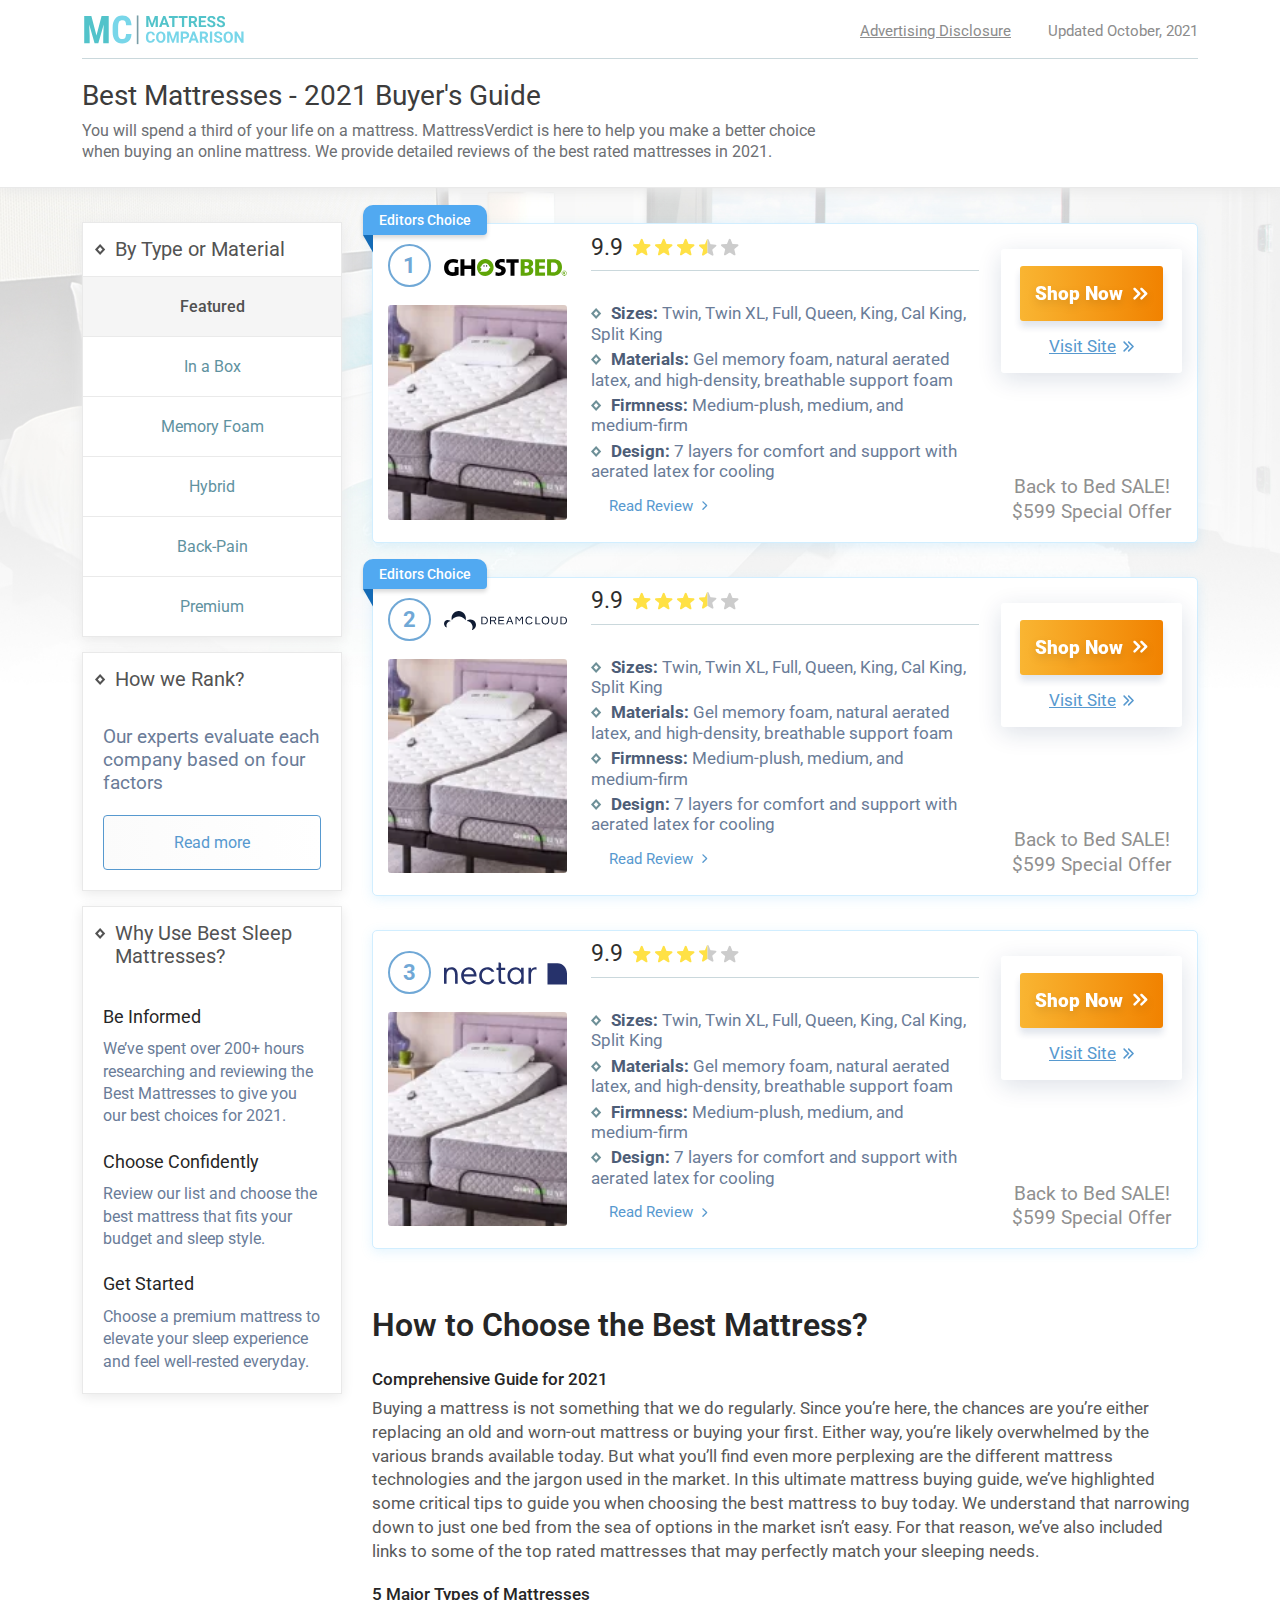
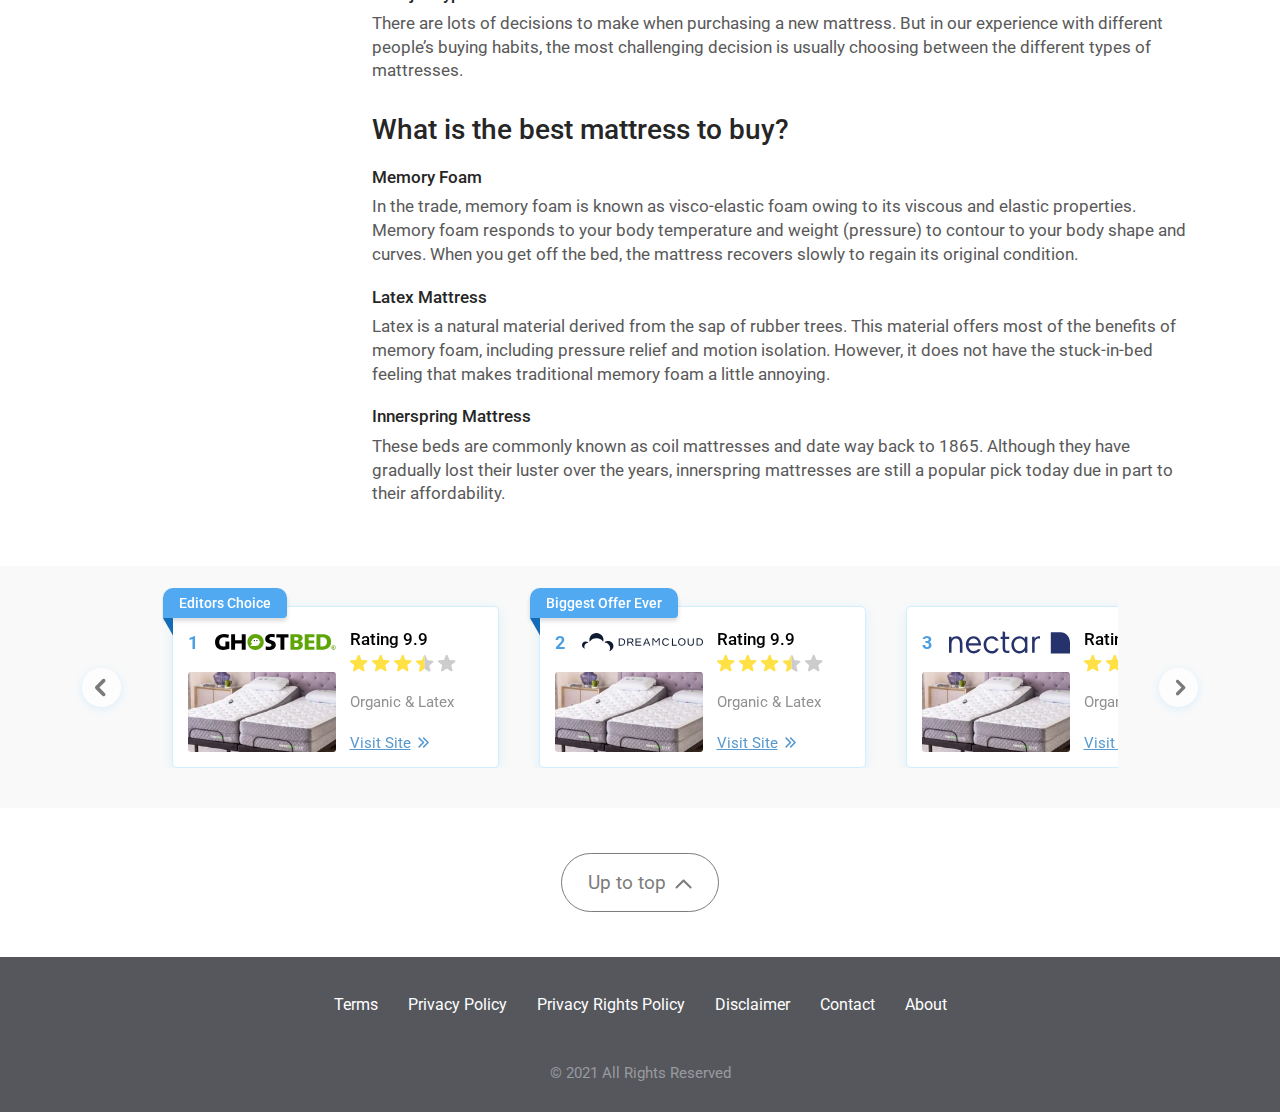
==== commit 79a6c98f: "Finish design page html&css&js making" ====
--- a/index.html
+++ b/index.html
@@ -728,7 +728,7 @@
 
         <div class="container">
             <section class="to-top">
-                <a href="#" class="to-top__link" onclick="scrollToTop(event)">Up to top</a>
+                <a href="#" class="to-top__link">Up to top</a>
             </section>
         </div>
     </main>
--- a/css/desktop.min.css
+++ b/css/desktop.min.css
@@ -1,3 +1,3 @@
-@media (min-width: 576px){.body_main{background-image:url("../img/main-bg.webp");background-position:top 160px center}.body_review{background-position:top 70px center}.cta-fixed{display:none}.anchor-collapse{top:59px}.main-cards{margin-bottom:40px}.nav{padding-top:13px;padding-bottom:10px}.disclosure,.updated{font-size:15px}.logo{height:35px}.category-slider{top:59px}.header__updated{display:none}.header__nav-updated{display:block;margin-left:20px}.header__content{padding-top:22px;padding-bottom:12px;max-width:750px}.header__title{text-align:left;font-size:28px;margin-bottom:9px}.header__desc{display:block;text-align:left;font-size:16px;line-height:130%;color:#6D6F73}.header_review{padding-bottom:0;border-bottom:none}.header_review .header__content{display:none}.header_review .nav{border:none}.article__footer-container{padding-top:10px;border-top:1px solid #E9E9E9;margin-top:30px;-webkit-box-orient:horizontal;-webkit-box-direction:normal;-ms-flex-direction:row;flex-direction:row}.article__footer .image-logo{height:56px;max-width:210px}.promo-block{max-width:unset;padding:17px 6px}.promo-card__box{display:-webkit-box;display:-ms-flexbox;display:flex}.promo-card__box .image-img{margin-bottom:0;height:100%}.promo-card__box .score-stars .star{margin-right:2px}.promo-card__box .score-value{margin-right:6px}.promo-card__box .image-logo{max-width:110px}.promo-card__col{padding:0 10px;width:50%}.promo-card__content{display:-webkit-box;display:-ms-flexbox;display:flex;-webkit-box-orient:vertical;-webkit-box-direction:normal;-ms-flex-direction:column;flex-direction:column;-webkit-box-pack:justify;-ms-flex-pack:justify;justify-content:space-between;height:100%}.pros .btn{display:-webkit-box;display:-ms-flexbox;display:flex;margin-top:20px}}@media (min-width: 768px){.to-top{padding:45px 0}.to-top__link{font-size:19px;height:59px;padding:0 26px}.to-top__link::after{width:17px;height:11px}h1{font-size:34px}h2{font-size:32px}h3{font-size:28px}h4{font-size:24px}h5{font-size:20px}h6{font-size:17px}.cards-slider .splide__slide{padding:0}.cards-slider__item{max-width:275px}.cards-slider__list{padding:0 50px}.cards-slider_review{position:static;width:100%}.cards-slider_review .cards-slider__item{max-width:270px}.main-cards__cta-btn-box{padding:17px;background:#FFFFFF;-webkit-box-shadow:0px 6px 25px rgba(12,45,95,0.14);box-shadow:0px 6px 25px rgba(12,45,95,0.14);border-radius:3px;-webkit-transition:-webkit-box-shadow 0.3s ease;transition:-webkit-box-shadow 0.3s ease;transition:box-shadow 0.3s ease;transition:box-shadow 0.3s ease, -webkit-box-shadow 0.3s ease}.main-cards__cta-btn-box .offer-mobile{display:none}.main-cards__cta-box .link{font-size:17px}.main-cards__image-box{-webkit-box-orient:horizontal;-webkit-box-direction:normal;-ms-flex-direction:row;flex-direction:row;-ms-flex-wrap:wrap;flex-wrap:wrap}.main-cards__image-box .image-img{height:150px}.main-cards__image-box .image-logo{-webkit-box-flex:1;-ms-flex-positive:1;flex-grow:1;width:50%;max-width:170px}.main-cards__image-rank{display:-webkit-box;display:-ms-flexbox;display:flex;width:43px;height:43px;border-radius:50%;border:2px solid #70A8D6;font-size:22px;color:#70A8D6;-webkit-box-pack:center;-ms-flex-pack:center;justify-content:center;-webkit-box-align:center;-ms-flex-align:center;align-items:center;margin-right:13px}.main-cards__score-rank{display:none}.main-cards__score-box{margin-left:15px;margin-right:15px;height:47px}.main-cards__item:hover .main-cards__cta-btn-box{-webkit-box-shadow:0px 6px 25px rgba(12,45,95,0.24);box-shadow:0px 6px 25px rgba(12,45,95,0.24)}.cta-offer{font-size:19px;font-weight:400}.btn-primary{padding:0 28px;height:55px;font-size:19px}.btn-primary span::after{width:16px;height:14px}.score-value{font-size:23px}.features-list{font-size:17px}.header__nav-updated{margin-left:37px}.summary{display:grid;grid-auto-columns:1fr 1fr 1fr 1fr 1fr;grid-auto-rows:1fr;grid-template-columns:44% 56%;grid-template-rows:auto auto;gap:0px 0px;grid-template-areas:"image title" "image feature";width:100%;height:100%}.summary__image{grid-area:image;padding-right:25px}.summary__title{grid-area:title;text-align:left}.summary__content{grid-area:feature}.summary__content .features-list li{margin-bottom:5px}.pros h2{font-weight:500;text-align:center}.pros__box{display:-webkit-box;display:-ms-flexbox;display:flex;-webkit-box-pack:justify;-ms-flex-pack:justify;justify-content:space-between}.pros__col{width:45%}.pros__col:nth-child(2){width:1px;border-right:2px solid #BDCED3}.pros__list_pros{border:none}.block-area{border:1px solid #D1EEFF;-webkit-box-shadow:0px 3px 12px rgba(86,192,252,0.17);box-shadow:0px 3px 12px rgba(86,192,252,0.17);background-color:#fff;padding:30px 36px;margin-bottom:30px}.block-area .article{margin-bottom:0}.block-area .full-image{position:relative;left:-36px;top:-30px;width:calc(100% + 72px)}.block-area .full-image+.article{margin-top:-30px;margin-bottom:-10px}.article__footer .cta-offer{font-weight:500;font-size:19px;line-height:130%}.article__footer-container{padding-top:20px}.article__footer-col{margin:0}.article__promotion-link .link{text-align:center}.promo-block{padding:17px 6px}.promo-card__box .image-img{height:195px}.top5__card .btn{height:43px;max-width:160px;margin:0 auto}}@media (min-width: 992px){.category-slider .splide.category-slider__list .splide__list{display:-webkit-box;display:-ms-flexbox;display:flex;-webkit-box-pack:center;-ms-flex-pack:center;justify-content:center}.category-slider .splide.category-slider__list .splide__slide{margin-right:10px}.category-slider .splide.category-slider__list .splide__slide:last-child{margin-right:0}.category-slider .splide__arrows{display:none}.main-cards .card-badge{height:30px;padding:0 16px;border-radius:10px 10px 4px 0px;-webkit-clip-path:none;clip-path:none;top:-19px;left:-10px;font-size:14px;z-index:2;-webkit-box-shadow:0px 3px 4px rgba(0,0,0,0.15);box-shadow:0px 3px 4px rgba(0,0,0,0.15)}.main-cards .card-badge::before{display:block;content:'';background-repeat:no-repeat;background-size:contain;background-position:center;-ms-flex-negative:0;flex-shrink:0;background-image:url("data:image/svg+xml,%3Csvg width='10' height='18' viewBox='0 0 10 18' fill='none' xmlns='http://www.w3.org/2000/svg'%3E%3Cpath d='M10 17.5L0 0H10V17.5Z' fill='%23146BB6'/%3E%3C/svg%3E%0A");width:10px;height:18px;left:0px;top:30px;position:absolute}.main-cards__item{padding-bottom:17px;display:grid;grid-auto-columns:1fr 1fr 1fr 1fr 1fr;grid-auto-rows:1fr;grid-template-columns:25% 50% 25%;grid-template-rows:auto auto;gap:0px 0px;grid-template-areas:"image score cta" "image feature cta"}.main-cards__image-box{grid-area:image;width:100%;max-width:unset;padding-right:12px;padding-top:20px;-webkit-box-align:start;-ms-flex-align:start;align-items:start}.main-cards__image-box .image-img{height:calc(100% - 66px)}.main-cards__score-box{grid-area:score;margin-left:12px;margin-right:12px;width:calc(100% - 24px)}.main-cards__features-box{padding-left:12px;grid-area:feature;background:transparent;padding-bottom:0}.main-cards__cta-box{grid-area:cta;max-width:unset;width:100%;padding-top:25px}.score-stars .star::before{width:18px;height:18px}.cards-slider__item{max-width:327px}.cards-slider .splide__slide{padding:0 10px}.cards-slider_review .cards-slider__item{max-width:310px}.block-area{margin-bottom:20px}.anchor-collapse{cursor:default}.anchor-collapse__list{display:-webkit-box;display:-ms-flexbox;display:flex;-webkit-box-orient:horizontal;-webkit-box-direction:normal;-ms-flex-direction:row;flex-direction:row;opacity:1;visibility:visible;height:auto;width:auto;-webkit-box-flex:1;-ms-flex-positive:1;flex-grow:1;padding-left:10px}.anchor-collapse__burger-btn{display:none}.anchor-collapse__wrapper{-webkit-box-orient:horizontal;-webkit-box-direction:normal;-ms-flex-direction:row;flex-direction:row;max-width:960px;margin:0 auto}.anchor-collapse__item{padding:0 10px}.anchor-collapse__link{margin-left:auto}.pros .btn{max-width:341px;margin:0 auto;margin-top:20px}.article__promotion-link{display:-webkit-box;display:-ms-flexbox;display:flex;-webkit-box-pack:center;-ms-flex-pack:center;justify-content:center;-webkit-box-align:center;-ms-flex-align:center;align-items:center;margin-top:80px}.article__promotion-link .link{max-width:744px;font-weight:500;font-size:19px;line-height:130%;text-decoration:underline}.article__footer .btn{max-width:360px}.article__footer .image-logo{height:76px;max-width:230px}.promo-card__col:first-child{width:45%}.promo-card__col:last-child{width:55%}}@media (min-width: 1200px){.anchor-collapse{top:0;border-top:1px solid #E9E9E9}.anchor-collapse__wrapper{max-width:1140px;height:51px}.category-slider,.nav-fixed{display:none}.cards-slider__list{padding:0 80px}.aside{display:-webkit-box;display:-ms-flexbox;display:flex;-webkit-box-orient:vertical;-webkit-box-direction:normal;-ms-flex-direction:column;flex-direction:column;width:260px;-ms-flex-negative:0;flex-shrink:0;margin-top:34px}.aside__block{background-color:white;border:1px solid #E9E9E9;-webkit-box-shadow:0px 3px 12px #E9E9E9;box-shadow:0px 3px 12px #E9E9E9;margin-bottom:15px}.aside__title{color:#535353;font-size:20px;line-height:23px;display:-webkit-box;display:-ms-flexbox;display:flex;-webkit-box-align:center;-ms-flex-align:center;align-items:center;padding:15px 12px}.aside__title span{display:-webkit-box;display:-ms-flexbox;display:flex}.aside__title span::before{display:block;content:'';background-repeat:no-repeat;background-size:contain;background-position:center;-ms-flex-negative:0;flex-shrink:0;display:inline-block;margin-right:9px;margin-top:6px;background-image:url("data:image/svg+xml,%3Csvg width='11' height='11' viewBox='0 0 11 11' fill='none' xmlns='http://www.w3.org/2000/svg'%3E%3Cpath d='M5.10714 0L10.2143 5.5L5.10714 11L0 5.5L5.10714 0Z' fill='%23535353'/%3E%3Cpath d='M5.10658 3L7.42801 5.5L5.10658 8L2.78516 5.5L5.10658 3Z' fill='white'/%3E%3C/svg%3E%0A");width:11px;height:11px}.aside__content{padding:0 20px;padding-bottom:20px;color:#6A7C98}.aside__content.category-list{padding:0;display:-webkit-box;display:-ms-flexbox;display:flex;-webkit-box-orient:vertical;-webkit-box-direction:normal;-ms-flex-direction:column;flex-direction:column;text-align:center}.aside__content.category-list>div{border-top:1px solid #EAEAEA}.aside__content.category-list>div a{color:#5F929F;font-size:16px;display:block;height:100%;width:100%;padding:20px;-webkit-transition:background-color 0.3s ease;transition:background-color 0.3s ease}.aside__content.category-list>div a:hover{color:#3A6C78;background-color:#F5F5F5}.aside__content.category-list>div a.active{background-color:#F5F5F5;color:#505050;font-weight:500}.aside-rank-text{font-size:19px;line-height:120%;margin-top:20px;margin-bottom:20px}.aside-guide-text{font-size:16px;line-height:140%}.aside-guide-title{font-size:18px;color:#262626;margin-bottom:10px;margin-top:23px;display:block}.top5-section{display:none}.cards-slider_review-mob{display:block;margin-bottom:0}.side_left{margin-right:30px}.side_right{margin-left:30px;-webkit-box-ordinal-group:3;-ms-flex-order:2;order:2}.main__wrapper{display:-webkit-box;display:-ms-flexbox;display:flex}.main-content{width:70%}.main-cards__cta-btn-box .btn-primary{padding:0 15px}.btn.btn_line{color:#5799CF;border-radius:4px;border:1px solid #5799CF;height:55px;background-image:linear-gradient(86.76deg, #FBFBFB 0%, rgba(255,255,255,0) 100%);-webkit-transition:background-color 0.3s ease, color 0.2s ease;transition:background-color 0.3s ease, color 0.2s ease}.btn.btn_line:hover{background-image:none;background-color:#5799CF;color:#FFFFFF}.header_review .nav__disclosure{display:none}.header_review .nav__disclosure_desktop{display:block;text-decoration:none;color:#A1A2A5;font-size:14px;line-height:130%}.header_review .nav__disclosure_desktop a{color:#A1A2A5;text-decoration:underline}}@media (min-width: 1400px){.anchor-collapse__wrapper{max-width:1320px}.cards-slider__list{padding:0 100px}.main-cards__cta-btn-box .btn-primary{padding:0 28px}}
+@media (min-width: 576px){.body_main{background-image:url("../img/main-bg.webp");background-position:top 160px center}.body_review{background-image:url("../img/main-bg.webp");background-position:top 70px center}.cta-fixed{display:none}.anchor-collapse{top:59px}.main-cards{margin-bottom:40px}.nav{padding-top:13px;padding-bottom:10px}.disclosure,.updated{font-size:15px}.logo{height:35px}.category-slider{top:59px}.header__updated{display:none}.header__nav-updated{display:block;margin-left:20px}.header__content{padding-top:22px;padding-bottom:12px;max-width:750px}.header__title{text-align:left;font-size:28px;margin-bottom:9px}.header__desc{display:block;text-align:left;font-size:16px;line-height:130%;color:#6D6F73}.header_review{padding-bottom:0;border-bottom:none}.header_review .header__content{display:none}.header_review .nav{border:none}.article__footer-container{padding-top:10px;border-top:1px solid #E9E9E9;margin-top:30px;-webkit-box-orient:horizontal;-webkit-box-direction:normal;-ms-flex-direction:row;flex-direction:row}.article__footer .image-logo{height:56px;max-width:210px}.promo-block{max-width:unset;padding:17px 6px}.promo-card__box{display:-webkit-box;display:-ms-flexbox;display:flex}.promo-card__box .image-img{margin-bottom:0;height:100%}.promo-card__box .score-stars .star{margin-right:2px}.promo-card__box .score-value{margin-right:6px}.promo-card__box .image-logo{max-width:110px}.promo-card__col{padding:0 10px;width:50%}.promo-card__content{display:-webkit-box;display:-ms-flexbox;display:flex;-webkit-box-orient:vertical;-webkit-box-direction:normal;-ms-flex-direction:column;flex-direction:column;-webkit-box-pack:justify;-ms-flex-pack:justify;justify-content:space-between;height:100%}.pros .btn{display:-webkit-box;display:-ms-flexbox;display:flex;margin-top:20px}}@media (min-width: 768px){.to-top{padding:45px 0}.to-top__link{font-size:19px;height:59px;padding:0 26px}.to-top__link::after{width:17px;height:11px}h1{font-size:34px}h2{font-size:32px}h3{font-size:28px}h4{font-size:24px}h5{font-size:20px}h6{font-size:17px}.cards-slider .splide__slide{padding:0}.cards-slider__item{max-width:275px}.cards-slider__list{padding:0 50px}.cards-slider_review{position:static;width:100%}.cards-slider_review .cards-slider__item{max-width:270px}.main-cards__cta-btn-box{padding:17px;background:#FFFFFF;-webkit-box-shadow:0px 6px 25px rgba(12,45,95,0.14);box-shadow:0px 6px 25px rgba(12,45,95,0.14);border-radius:3px;-webkit-transition:-webkit-box-shadow 0.3s ease;transition:-webkit-box-shadow 0.3s ease;transition:box-shadow 0.3s ease;transition:box-shadow 0.3s ease, -webkit-box-shadow 0.3s ease}.main-cards__cta-btn-box .offer-mobile{display:none}.main-cards__cta-box .link{font-size:17px}.main-cards__image-box{-webkit-box-orient:horizontal;-webkit-box-direction:normal;-ms-flex-direction:row;flex-direction:row;-ms-flex-wrap:wrap;flex-wrap:wrap}.main-cards__image-box .image-img{height:150px}.main-cards__image-box .image-logo{-webkit-box-flex:1;-ms-flex-positive:1;flex-grow:1;width:50%;max-width:170px}.main-cards__image-rank{display:-webkit-box;display:-ms-flexbox;display:flex;width:43px;height:43px;border-radius:50%;border:2px solid #70A8D6;font-size:22px;color:#70A8D6;-webkit-box-pack:center;-ms-flex-pack:center;justify-content:center;-webkit-box-align:center;-ms-flex-align:center;align-items:center;margin-right:13px}.main-cards__score-rank{display:none}.main-cards__score-box{margin-left:15px;margin-right:15px;height:47px}.main-cards__item:hover .main-cards__cta-btn-box{-webkit-box-shadow:0px 6px 25px rgba(12,45,95,0.24);box-shadow:0px 6px 25px rgba(12,45,95,0.24)}.cta-offer{font-size:19px;font-weight:400}.btn-primary{padding:0 28px;height:55px;font-size:19px}.btn-primary span::after{width:16px;height:14px}.score-value{font-size:23px}.features-list{font-size:17px}.header__nav-updated{margin-left:37px}.summary{display:grid;grid-auto-columns:1fr 1fr 1fr 1fr 1fr;grid-auto-rows:1fr;grid-template-columns:260px auto;grid-template-rows:auto auto;gap:0px 0px;grid-template-areas:"image title" "image feature";width:100%;height:100%}.summary__image{grid-area:image;padding-right:25px}.summary__title{grid-area:title;text-align:left}.summary__content{grid-area:feature}.pros h2{font-weight:500;text-align:center}.pros__box{display:-webkit-box;display:-ms-flexbox;display:flex;-webkit-box-pack:justify;-ms-flex-pack:justify;justify-content:space-between}.pros__col{width:45%}.pros__col:nth-child(2){width:1px;border-right:2px solid #BDCED3}.pros__list_pros{border:none}.block-area{border:1px solid #D1EEFF;-webkit-box-shadow:0px 3px 12px rgba(86,192,252,0.17);box-shadow:0px 3px 12px rgba(86,192,252,0.17);background-color:#fff;padding:30px 36px;margin-bottom:30px}.block-area .article{margin-bottom:0}.block-area .full-image{position:relative;left:-36px;top:-30px;width:calc(100% + 72px)}.block-area .full-image+.article{margin-top:-30px;margin-bottom:-10px}.article__footer .cta-offer{font-weight:500;font-size:19px;line-height:130%}.article__footer-container{padding-top:20px}.article__footer-col{margin:0}.article__promotion-link .link{text-align:center}.promo-block{padding:17px 6px}.promo-card__box .image-img{height:195px}.top5__card .btn{height:43px;max-width:160px;margin:0 auto}}@media (min-width: 992px){.category-slider .splide.category-slider__list .splide__list{display:-webkit-box;display:-ms-flexbox;display:flex;-webkit-box-pack:center;-ms-flex-pack:center;justify-content:center}.category-slider .splide.category-slider__list .splide__slide{margin-right:10px}.category-slider .splide.category-slider__list .splide__slide:last-child{margin-right:0}.category-slider .splide__arrows{display:none}.main-cards .card-badge{height:30px;padding:0 16px;border-radius:10px 10px 4px 0px;-webkit-clip-path:none;clip-path:none;top:-19px;left:-10px;font-size:14px;z-index:2;-webkit-box-shadow:0px 3px 4px rgba(0,0,0,0.15);box-shadow:0px 3px 4px rgba(0,0,0,0.15)}.main-cards .card-badge::before{display:block;content:'';background-repeat:no-repeat;background-size:contain;background-position:center;-ms-flex-negative:0;flex-shrink:0;background-image:url("data:image/svg+xml,%3Csvg width='10' height='18' viewBox='0 0 10 18' fill='none' xmlns='http://www.w3.org/2000/svg'%3E%3Cpath d='M10 17.5L0 0H10V17.5Z' fill='%23146BB6'/%3E%3C/svg%3E%0A");width:10px;height:18px;left:0px;top:30px;position:absolute}.main-cards__item{padding-bottom:17px;display:grid;grid-auto-columns:1fr 1fr 1fr 1fr 1fr;grid-auto-rows:1fr;grid-template-columns:25% 50% 25%;grid-template-rows:auto auto;gap:0px 0px;grid-template-areas:"image score cta" "image feature cta"}.main-cards__image-box{grid-area:image;width:100%;max-width:unset;padding-right:12px;padding-top:20px;-webkit-box-align:start;-ms-flex-align:start;align-items:start}.main-cards__image-box .image-img{height:calc(100% - 66px)}.main-cards__score-box{grid-area:score;margin-left:12px;margin-right:12px;width:calc(100% - 24px)}.main-cards__features-box{padding-left:12px;grid-area:feature;background:transparent;padding-bottom:0}.main-cards__cta-box{grid-area:cta;max-width:unset;width:100%;padding-top:25px}.score-stars .star::before{width:18px;height:18px}.cards-slider__item{max-width:327px}.cards-slider .splide__slide{padding:0 10px}.cards-slider_review .cards-slider__item{max-width:310px}.block-area{margin-bottom:20px}.anchor-collapse{cursor:default}.anchor-collapse__list{display:-webkit-box;display:-ms-flexbox;display:flex;-webkit-box-orient:horizontal;-webkit-box-direction:normal;-ms-flex-direction:row;flex-direction:row;opacity:1;visibility:visible;height:auto;width:auto;-webkit-box-flex:1;-ms-flex-positive:1;flex-grow:1;padding-left:10px}.anchor-collapse__burger-btn{display:none}.anchor-collapse__wrapper{-webkit-box-orient:horizontal;-webkit-box-direction:normal;-ms-flex-direction:row;flex-direction:row;max-width:960px;margin:0 auto}.anchor-collapse__item{padding:0 10px}.anchor-collapse__link{margin-left:auto}.pros .btn{max-width:341px;margin:0 auto;margin-top:20px}.article__promotion-link{display:-webkit-box;display:-ms-flexbox;display:flex;-webkit-box-pack:center;-ms-flex-pack:center;justify-content:center;-webkit-box-align:center;-ms-flex-align:center;align-items:center;margin-top:80px}.article__promotion-link .link{max-width:744px;font-weight:500;font-size:19px;line-height:130%;text-decoration:underline}.article__footer .btn{max-width:360px}.article__footer .image-logo{height:76px;max-width:230px}.article p{font-size:17px;line-height:140%}.promo-card__col:first-child{width:45%}.promo-card__col:last-child{width:55%}.promo-block{margin-top:30px}.promo-card__box .image-logo{max-width:160px}.summary{grid-template-columns:305px auto}}@media (min-width: 1200px){.anchor-collapse{top:0;border-top:1px solid #E9E9E9}.anchor-collapse__wrapper{max-width:1140px;height:51px}.anchor-collapse__item{padding:0 15px}.anchor-collapse__list{padding-left:30px}.category-slider,.nav-fixed{display:none}.cards-slider__list{padding:0 80px}.top5-box .score-stars .star::before{width:13px;height:13px}.top5-box .score-value{margin-right:0;margin-left:6px}.top5-box .cta-offer{font-size:13px}.top5-box .link{padding-right:0}.top5__card{-webkit-box-pack:justify;-ms-flex-pack:justify;justify-content:space-between}.top5__card .btn-primary{padding:0 18px}.top5__card .btn-primary span::after{display:none}.top5__col{width:48%}.aside{display:-webkit-box;display:-ms-flexbox;display:flex;-webkit-box-orient:vertical;-webkit-box-direction:normal;-ms-flex-direction:column;flex-direction:column;width:260px;-ms-flex-negative:0;flex-shrink:0;margin-top:34px}.aside__block{background-color:white;border:1px solid #E9E9E9;-webkit-box-shadow:0px 3px 12px #E9E9E9;box-shadow:0px 3px 12px #E9E9E9;margin-bottom:15px;position:relative}.aside__block .card-badge{height:30px;padding:0 16px;border-radius:10px 10px 4px 0px;-webkit-clip-path:none;clip-path:none;top:-19px;left:-10px;font-size:14px;z-index:2;-webkit-box-shadow:0px 3px 4px rgba(0,0,0,0.15);box-shadow:0px 3px 4px rgba(0,0,0,0.15)}.aside__block .card-badge::before{display:block;content:'';background-repeat:no-repeat;background-size:contain;background-position:center;-ms-flex-negative:0;flex-shrink:0;background-image:url("data:image/svg+xml,%3Csvg width='10' height='18' viewBox='0 0 10 18' fill='none' xmlns='http://www.w3.org/2000/svg'%3E%3Cpath d='M10 17.5L0 0H10V17.5Z' fill='%23146BB6'/%3E%3C/svg%3E%0A");width:10px;height:18px;left:0px;top:30px;position:absolute}.aside__block_fixed{position:-webkit-sticky;position:sticky;top:82px}.aside__main-card{padding:14px 12px;padding-top:20px}.aside__main-card .cta-offer{color:#1299BA;font-weight:500;font-size:19px;line-height:130%;margin-bottom:10px;margin-top:5px}.aside__main-card .image-logo{margin:0 auto}.aside__title{color:#535353;font-size:20px;line-height:23px;display:-webkit-box;display:-ms-flexbox;display:flex;-webkit-box-align:center;-ms-flex-align:center;align-items:center;padding:15px 12px}.aside__title span{display:-webkit-box;display:-ms-flexbox;display:flex}.aside__title span::before{display:block;content:'';background-repeat:no-repeat;background-size:contain;background-position:center;-ms-flex-negative:0;flex-shrink:0;display:inline-block;margin-right:9px;margin-top:6px;background-image:url("data:image/svg+xml,%3Csvg width='11' height='11' viewBox='0 0 11 11' fill='none' xmlns='http://www.w3.org/2000/svg'%3E%3Cpath d='M5.10714 0L10.2143 5.5L5.10714 11L0 5.5L5.10714 0Z' fill='%23535353'/%3E%3Cpath d='M5.10658 3L7.42801 5.5L5.10658 8L2.78516 5.5L5.10658 3Z' fill='white'/%3E%3C/svg%3E%0A");width:11px;height:11px}.aside__content{padding:0 20px;padding-bottom:20px;color:#6A7C98}.aside__content.category-list{padding:0;display:-webkit-box;display:-ms-flexbox;display:flex;-webkit-box-orient:vertical;-webkit-box-direction:normal;-ms-flex-direction:column;flex-direction:column;text-align:center}.aside__content.category-list>div{border-top:1px solid #EAEAEA}.aside__content.category-list>div a{color:#5F929F;font-size:16px;display:block;height:100%;width:100%;padding:20px;-webkit-transition:background-color 0.3s ease;transition:background-color 0.3s ease}.aside__content.category-list>div a:hover{color:#3A6C78;background-color:#F5F5F5}.aside__content.category-list>div a.active{background-color:#F5F5F5;color:#505050;font-weight:500}.aside-rank-text{font-size:19px;line-height:120%;margin-top:20px;margin-bottom:20px}.aside-guide-text{font-size:16px;line-height:140%}.aside-guide-title{font-size:18px;color:#262626;margin-bottom:10px;margin-top:23px;display:block}.top5-section{display:none}.cards-slider_review-mob{display:block;margin-bottom:0}.cards-slider_review .cards-slider__item{max-width:280px}.side_left{margin-right:30px}.side_right{margin-left:30px;-webkit-box-ordinal-group:3;-ms-flex-order:2;order:2}.main__wrapper{display:-webkit-box;display:-ms-flexbox;display:flex}.main-content{width:70%}.main-cards__cta-btn-box .btn-primary{padding:0 15px}.btn.btn_line{color:#5799CF;border-radius:4px;border:1px solid #5799CF;height:55px;background-image:linear-gradient(86.76deg, #FBFBFB 0%, rgba(255,255,255,0) 100%);-webkit-transition:background-color 0.3s ease, color 0.2s ease;transition:background-color 0.3s ease, color 0.2s ease}.btn.btn_line:hover{background-image:none;background-color:#5799CF;color:#FFFFFF}.header_review .nav__disclosure{display:none}.header_review .nav__disclosure_desktop{display:block;text-decoration:none;color:#A1A2A5;font-size:14px;line-height:130%}.header_review .nav__disclosure_desktop a{color:#A1A2A5;text-decoration:underline}.summary{grid-template-columns:260px auto}}@media (min-width: 1400px){.anchor-collapse__wrapper{max-width:1320px}.anchor-collapse__item{padding:0 20px}.anchor-collapse__list{padding-left:40px}.cards-slider__list{padding:0 100px}.main-cards__cta-btn-box .btn-primary{padding:0 28px}.summary{grid-template-columns:305px auto}}
 
 /*# sourceMappingURL=desktop.min.css.map */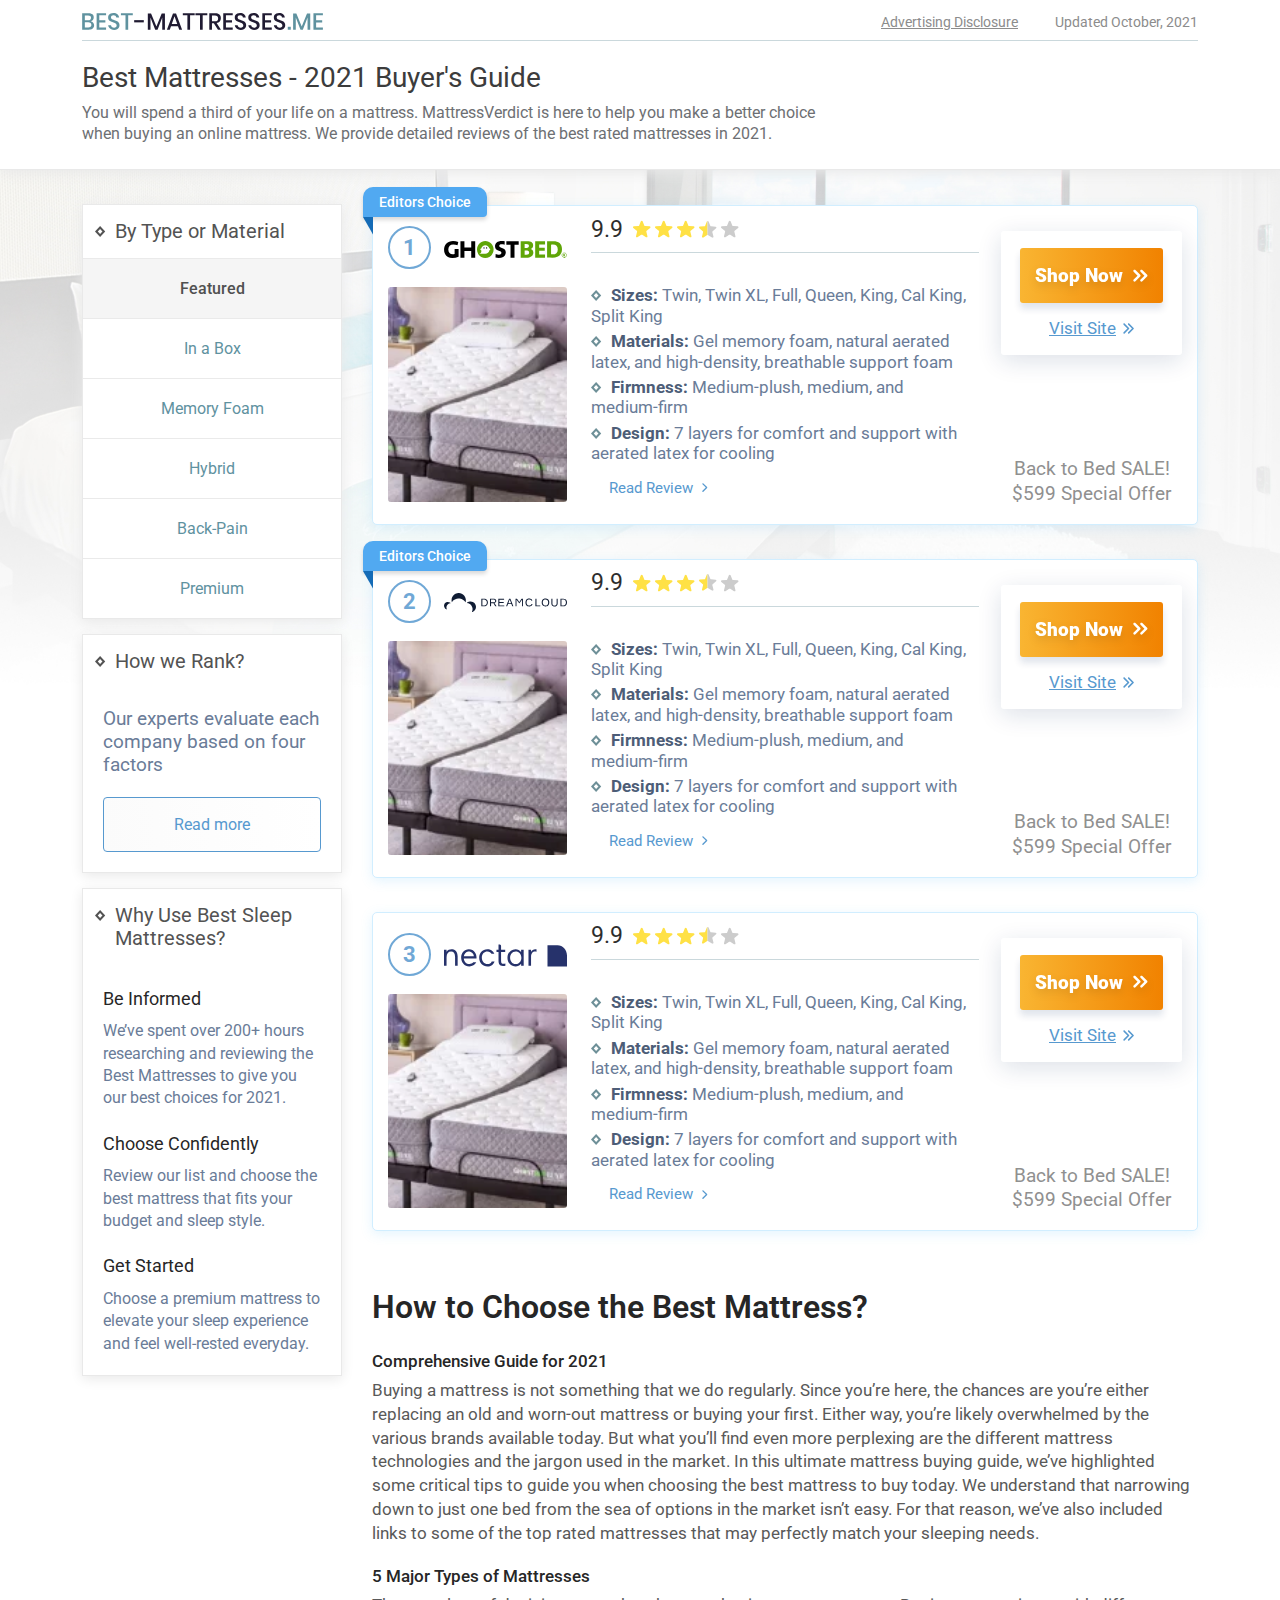
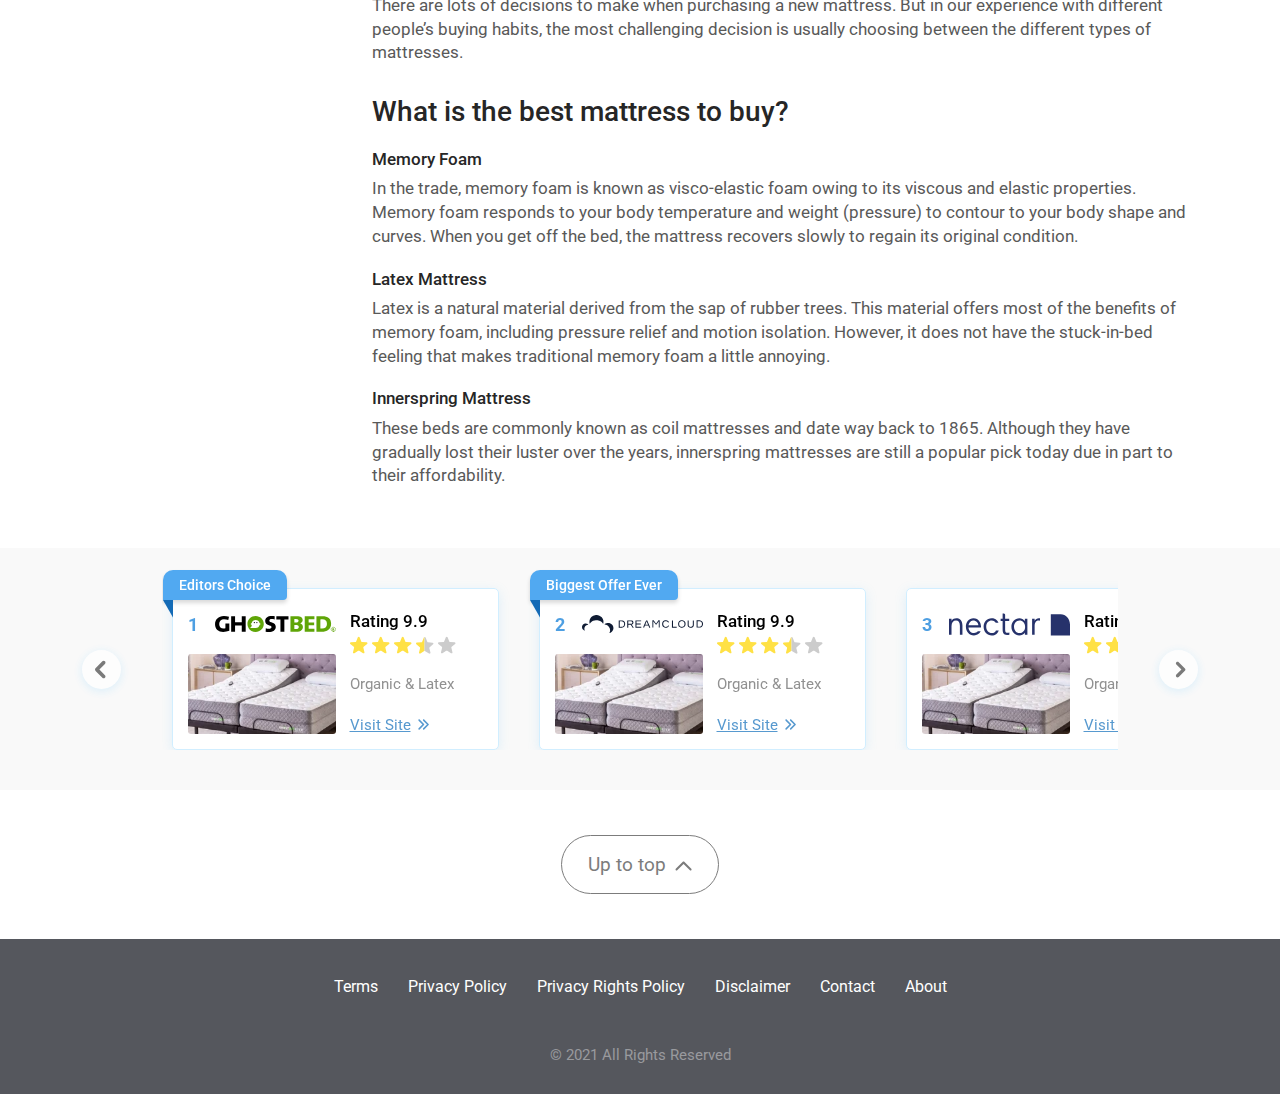
==== commit a0b35edf: "Logo update" ====
--- a/index.html
+++ b/index.html
@@ -21,7 +21,7 @@
             <nav class="nav header__nav">
                 <a href="index.html" class="logo nav__logo">
                     Mattress Comparison
-                    <img src="img/main-logo.svg" alt="Logo">
+                    <img src="img/main-logo.svg" alt="Logo" width="255" height="18">
                 </a>
 
                 <div class="nav__content">
--- a/css/main.min.css
+++ b/css/main.min.css
@@ -4,6 +4,6 @@
  * Copyright 2011-2021 Twitter, Inc.
  * Licensed under MIT (https://github.com/twbs/bootstrap/blob/main/LICENSE)
  * Forked from Normalize.css, licensed MIT (https://github.com/necolas/normalize.css/blob/master/LICENSE.md)
- */*,::after,::before{-webkit-box-sizing:border-box;box-sizing:border-box}@media (prefers-reduced-motion: no-preference){:root{scroll-behavior:smooth}}hr{margin:1rem 0;color:inherit;background-color:currentColor;border:0;opacity:0.25}hr:not([size]){height:1px}h1,h2,h3,h4,h5,h6{margin-top:0;margin-bottom:0.5rem;font-weight:500;line-height:1.2}p{margin-top:0;margin-bottom:1rem}ol,ul{padding:0;margin:0;list-style:none}blockquote{margin:0}b,strong{font-weight:bolder}small{font-size:0.875em}mark{padding:0.2em;background-color:#fcf8e3}sub,sup{position:relative;font-size:0.75em;line-height:0;vertical-align:baseline}sub{bottom:-0.25em}sup{top:-0.5em}a:not([href]):not([class]),a:not([href]):not([class]):hover{color:inherit;text-decoration:none}figure{margin:0 0 1rem}img,svg{vertical-align:middle}table{caption-side:bottom;border-collapse:collapse}caption{padding-top:0.5rem;padding-bottom:0.5rem;color:#6c757d;text-align:left}th{text-align:inherit;text-align:-webkit-match-parent}tbody,td,tfoot,th,thead,tr{border-color:inherit;border-style:solid;border-width:0}label{display:inline-block}button{border-radius:0}button:focus:not(:focus-visible){outline:0}button,input,optgroup,select,textarea{margin:0;font-family:inherit;font-size:inherit;line-height:inherit}button,select{text-transform:none}[role="button"]{cursor:pointer}select{word-wrap:normal}select:disabled{opacity:1}[list]::-webkit-calendar-picker-indicator{display:none}[type="button"],[type="reset"],[type="submit"],button{-webkit-appearance:button}[type="button"]:not(:disabled),[type="reset"]:not(:disabled),[type="submit"]:not(:disabled),button:not(:disabled){cursor:pointer}::-moz-focus-inner{padding:0;border-style:none}textarea{resize:vertical}fieldset{min-width:0;padding:0;margin:0;border:0}iframe{border:0}[hidden]{display:none !important}.visually-hidden,.visually-hidden-focusable:not(:focus):not(:focus-within){position:absolute !important;width:1px !important;height:1px !important;padding:0 !important;margin:-1px !important;overflow:hidden !important;clip:rect(0, 0, 0, 0) !important;white-space:nowrap !important;border:0 !important}[hidden]{display:none !important}.container,.container-fluid,.container-lg,.container-md,.container-sm,.container-xl,.container-xxl{width:100%;padding-right:var(--bs-gutter-x, 0.75rem);padding-left:var(--bs-gutter-x, 0.75rem);margin-right:auto;margin-left:auto}@media (min-width: 576px){.container,.container-sm{max-width:540px}}@media (min-width: 768px){.container,.container-md,.container-sm{max-width:720px}}@media (min-width: 992px){.container,.container-lg,.container-md,.container-sm{max-width:960px}}@media (min-width: 1200px){.container,.container-lg,.container-md,.container-sm,.container-xl{max-width:1140px}}@media (min-width: 1400px){.container,.container-lg,.container-md,.container-sm,.container-xl,.container-xxl{max-width:1320px}}.row{--bs-gutter-x: 1.5rem;--bs-gutter-y: 0;display:-webkit-box;display:-ms-flexbox;display:flex;-ms-flex-wrap:wrap;flex-wrap:wrap;margin-top:calc(var(--bs-gutter-y) * -1);margin-right:calc(var(--bs-gutter-x) / -2);margin-left:calc(var(--bs-gutter-x) / -2)}.row>*{-webkit-box-sizing:border-box;box-sizing:border-box;-ms-flex-negative:0;flex-shrink:0;width:100%;max-width:100%;padding-right:calc(var(--bs-gutter-x) / 2);padding-left:calc(var(--bs-gutter-x) / 2);margin-top:var(--bs-gutter-y)}@media print{.d-print-inline{display:inline !important}.d-print-inline-block{display:inline-block !important}.d-print-block{display:block !important}.d-print-grid{display:grid !important}.d-print-table{display:table !important}.d-print-table-row{display:table-row !important}.d-print-table-cell{display:table-cell !important}.d-print-flex{display:-webkit-box !important;display:-ms-flexbox !important;display:flex !important}.d-print-inline-flex{display:-webkit-inline-box !important;display:-ms-inline-flexbox !important;display:inline-flex !important}.d-print-none{display:none !important}}@-webkit-keyframes splide-loading{0%{-webkit-transform:rotate(0);transform:rotate(0)}to{-webkit-transform:rotate(1turn);transform:rotate(1turn)}}@keyframes splide-loading{0%{-webkit-transform:rotate(0);transform:rotate(0)}to{-webkit-transform:rotate(1turn);transform:rotate(1turn)}}.splide--draggable>.splide__slider>.splide__track,.splide--draggable>.splide__track{-webkit-user-select:none;-ms-user-select:none;-moz-user-select:none;user-select:none}.splide__container{-webkit-box-sizing:border-box;box-sizing:border-box;position:relative}.splide__list{-webkit-backface-visibility:hidden;backface-visibility:hidden;display:-ms-flexbox;display:-webkit-box;display:flex;height:100%;margin:0 !important;padding:0 !important;-webkit-transform-style:preserve-3d;transform-style:preserve-3d}.splide.is-initialized:not(.is-active) .splide__list{display:block}.splide{outline:none;position:relative;visibility:hidden}.splide.is-initialized,.splide.is-rendered{visibility:visible}.splide__slide{-webkit-backface-visibility:hidden;backface-visibility:hidden;-webkit-box-sizing:border-box;box-sizing:border-box;-ms-flex-negative:0;flex-shrink:0;list-style-type:none !important;margin:0;outline:none;position:relative}.splide__slider{position:relative}.splide__track{overflow:hidden;position:relative;z-index:0}body{margin:0;-webkit-text-size-adjust:100%;-webkit-tap-highlight-color:transparent;font-family:'Roboto', sans-serif;color:#595959;background-image:url("../img/main-bg-mobile.webp");background-repeat:no-repeat;background-position:top center;background-size:100% auto}.main-content{width:100%;-ms-flex-negative:1;flex-shrink:1;-webkit-box-flex:1;-ms-flex-positive:1;flex-grow:1}.main-content .block-area:first-child{margin-top:34px}a{text-decoration:none}h1,h2,h3,h4,h5,h6{color:#262626;font-weight:500}h1{font-size:28px;line-height:110%}h2{font-size:26px;font-weight:600}h3{font-size:24px}h4{font-size:22px}h5{font-size:20px}h6{font-size:17px}.article{margin-bottom:60px}.article__promotion-link{margin-bottom:23px;margin-top:35px}.article__promotion-link .link{text-decoration:none;font-weight:500;font-size:17px;line-height:130%}.article__footer-container{display:-webkit-box;display:-ms-flexbox;display:flex;-webkit-box-orient:vertical;-webkit-box-direction:normal;-ms-flex-direction:column;flex-direction:column;-webkit-box-align:center;-ms-flex-align:center;align-items:center}.article__footer-col{margin:10px 0;width:100%}.article__footer .image-logo{margin:0 auto}.article__footer .cta-offer{color:#1299BA;margin-bottom:10px}.article h2{margin-top:35px;margin-bottom:24px}.article h3{margin-top:30px}.article h4{margin-bottom:12px;margin-top:25px}.article h5{margin-top:20px}.article h6{margin-top:20px}.article p{font-size:16px;line-height:130%}.article img{width:100%;height:auto}.article b,.article strong{color:#262626}.full-image img{width:100%;height:auto}.header{background:#FFFFFF;-webkit-box-shadow:0px 3px 12px #E9E9E9;box-shadow:0px 3px 12px #E9E9E9;border-bottom:1px solid #E9E9E9;padding-bottom:13px}.header__nav{border-bottom:1px solid #CAD8DC}.header__nav-updated{display:none}.header__content{text-align:center;padding-top:12px}.header__title{color:#3C3C3C;font-size:21px;font-weight:normal}.header__desc{display:none}.nav{display:-webkit-box;display:-ms-flexbox;display:flex;-webkit-box-pack:justify;-ms-flex-pack:justify;justify-content:space-between;-webkit-box-align:center;-ms-flex-align:center;align-items:center;padding-top:7px;padding-bottom:4px}.nav__content{display:-webkit-box;display:-ms-flexbox;display:flex;-webkit-box-align:center;-ms-flex-align:center;align-items:center}.nav__disclosure_desktop{display:none}.anchor-collapse{width:100%;background:#FFFFFF;-webkit-box-shadow:0px 9px 21px rgba(85,85,85,0.14);box-shadow:0px 9px 21px rgba(85,85,85,0.14);position:-webkit-sticky;position:sticky;top:42px;z-index:10;cursor:pointer}.anchor-collapse__wrapper{display:-webkit-box;display:-ms-flexbox;display:flex;-ms-flex-wrap:wrap;flex-wrap:wrap;-webkit-box-pack:justify;-ms-flex-pack:justify;justify-content:space-between;-webkit-box-align:center;-ms-flex-align:center;align-items:center}.anchor-collapse__title{color:#535353;font-size:16px;height:41px;display:-webkit-box;display:-ms-flexbox;display:flex;-webkit-box-align:center;-ms-flex-align:center;align-items:center;margin-left:15px}.anchor-collapse__list{display:-webkit-box;display:-ms-flexbox;display:flex;-webkit-box-orient:vertical;-webkit-box-direction:normal;-ms-flex-direction:column;flex-direction:column;height:0;overflow:hidden;visibility:hidden;padding:0;width:100%;opacity:0;-webkit-transition:opacity 0.3s ease-in-out;transition:opacity 0.3s ease-in-out}.anchor-collapse__burger-btn{display:-webkit-box;display:-ms-flexbox;display:flex;-webkit-box-orient:vertical;-webkit-box-direction:normal;-ms-flex-direction:column;flex-direction:column;-webkit-box-pack:center;-ms-flex-pack:center;justify-content:center;-webkit-box-align:center;-ms-flex-align:center;align-items:center;margin-right:15px}.anchor-collapse__burger-btn span{width:27px;height:3px;background:#7C7C7C;border-radius:5px;margin-bottom:4px}.anchor-collapse__burger-btn span:last-child{margin-bottom:0}.anchor-collapse__item{padding:0 15px}.anchor-collapse__item:last-child{margin-bottom:0}.anchor-collapse__item a{color:#5F929F;font-size:16px;display:-webkit-box;display:-ms-flexbox;display:flex;padding:8px 0}.anchor-collapse__item a.active{font-weight:500}.anchor-collapse__item a.active:hover{cursor:default;color:#5F929F}.anchor-collapse__item a:hover{color:#2D6775}.anchor-collapse .anchor-collapse__link .link{color:#5799CF;-webkit-box-align:center;-ms-flex-align:center;align-items:center}.anchor-collapse.open{height:auto}.anchor-collapse.open .anchor-collapse__list{display:-webkit-box;display:-ms-flexbox;display:flex;padding:14px 0px 15px;visibility:visible;height:auto;opacity:1;border-top:1px solid #E9E9E9}.cta-fixed{height:66px;position:fixed;left:0;bottom:0;width:100%;background:#FFFFFF;z-index:10;display:-webkit-box;display:-ms-flexbox;display:flex;-webkit-box-pack:center;-ms-flex-pack:center;justify-content:center;-webkit-box-align:center;-ms-flex-align:center;align-items:center;-webkit-box-shadow:0px -8px 13px rgba(95,95,95,0.18);box-shadow:0px -8px 13px rgba(95,95,95,0.18);border-top:1px solid #D1EEFF}.cta-fixed__box{width:100%;height:100%}.nav-fixed{position:fixed;left:0;top:0;width:100%;background:#FFFFFF;z-index:10}.nav-fixed.sticky{-webkit-box-shadow:0px 3px 12px #E9E9E9;box-shadow:0px 3px 12px #E9E9E9;border-bottom:1px solid #E9E9E9}.btn{display:-webkit-box;display:-ms-flexbox;display:flex;-webkit-box-align:center;-ms-flex-align:center;align-items:center;-webkit-box-pack:center;-ms-flex-pack:center;justify-content:center;text-align:center}.btn-category{border-radius:37px;border:1px solid #AFC5CA;color:#7A9EA7;font-size:16px;height:36px;padding:0 17px}.btn-category.active{background-color:#E0E9EB;border-color:#9DAEB1;font-weight:500}.btn-primary{background-image:-webkit-gradient(linear, left top, right top, from(#F9B532), to(#F18200));background-image:linear-gradient(90deg, #F9B532 0%, #F18200 100%);-webkit-box-shadow:0px 6px 7px rgba(12,45,95,0.12);box-shadow:0px 6px 7px rgba(12,45,95,0.12);border-radius:3px;color:white;font-weight:900;font-size:16px;padding:0 15px;height:43px}.btn-primary span{-webkit-filter:drop-shadow(0px 4px 4px rgba(0,0,0,0.11));filter:drop-shadow(0px 4px 4px rgba(0,0,0,0.11));display:-webkit-box;display:-ms-flexbox;display:flex;-webkit-box-align:center;-ms-flex-align:center;align-items:center}.btn-primary span::after{display:block;content:'';background-repeat:no-repeat;background-size:contain;background-position:center;-ms-flex-negative:0;flex-shrink:0;width:14px;height:12px;background-image:url("data:image/svg+xml,%3Csvg width='12' height='11' viewBox='0 0 12 11' fill='none' xmlns='http://www.w3.org/2000/svg'%3E%3Cpath fill-rule='evenodd' clip-rule='evenodd' d='M1.9562 0.714719C1.56147 0.319988 0.92149 0.319988 0.526759 0.714718C0.132029 1.10945 0.132028 1.74943 0.526759 2.14416L3.6227 5.24011L0.524564 8.33825C0.129833 8.73298 0.129833 9.37297 0.524564 9.7677C0.919294 10.1624 1.55928 10.1624 1.95401 9.7677L5.72535 5.99636C5.73988 5.9834 5.75412 5.96996 5.76806 5.95602C6.16279 5.56129 6.16279 4.9213 5.76806 4.52657L1.9562 0.714719ZM6.04019 9.7677C5.64546 9.37297 5.64546 8.73298 6.04019 8.33825L9.13833 5.24011L6.04238 2.14416C5.64765 1.74943 5.64765 1.10945 6.04238 0.714718C6.43711 0.319988 7.0771 0.319988 7.47183 0.714719L11.2837 4.52657C11.6784 4.9213 11.6784 5.56129 11.2837 5.95602C11.2697 5.96996 11.2555 5.9834 11.241 5.99636L7.46963 9.7677C7.0749 10.1624 6.43492 10.1624 6.04019 9.7677Z' fill='white'/%3E%3C/svg%3E%0A");margin-left:9px}.btn-primary:hover{background-image:none;background-color:#FD7A1B}.logo{font-size:0;height:30px}.logo img{width:100%;height:100%;-o-object-fit:contain;object-fit:contain}.disclosure{text-decoration:underline}.disclosure,.updated{color:#8C8C8C;font-size:13px}.aside{display:none}.block-area{position:relative}.block-area_shadow-m{background:#FFFFFF;border-radius:5px;border:1px solid #D1EEFF;-webkit-box-shadow:0px 3px 12px rgba(86,192,252,0.17);box-shadow:0px 3px 12px rgba(86,192,252,0.17);padding:17px 15px;margin-bottom:13px}.pros{padding-top:5px}.pros .btn{display:none}.pros__box{margin-top:18px}.pros__list{color:#6A7C98;font-size:17px;line-height:130%}.pros__list li{margin-bottom:12px;display:-webkit-box;display:-ms-flexbox;display:flex}.pros__list li::before{display:block;content:'';background-repeat:no-repeat;background-size:contain;background-position:center;-ms-flex-negative:0;flex-shrink:0;width:13px;height:13px;margin-right:9px;margin-top:4px}.pros__list_pros{border-bottom:2px solid #BDCED3;padding-bottom:5px;margin-bottom:20px}.pros__list_pros li::before{background-image:url("data:image/svg+xml,%3Csvg width='13' height='13' viewBox='0 0 13 13' fill='none' xmlns='http://www.w3.org/2000/svg'%3E%3Ccircle cx='6.5' cy='6.5' r='6.5' fill='%23A4D166'/%3E%3Cpath fill-rule='evenodd' clip-rule='evenodd' d='M5.49935 11.0001C9.0892 11.0001 11.9993 8.08994 11.9993 4.50009C11.9993 3.85248 11.9046 3.22699 11.7283 2.63672C12.5277 3.71672 13.0005 5.05315 13.0005 6.49999C13.0005 10.0898 10.0903 13 6.50046 13C3.55821 13 1.07256 11.0451 0.271484 8.36336C1.45555 9.96301 3.35634 11.0001 5.49935 11.0001Z' fill='%238DC640'/%3E%3Cellipse cx='2.89896' cy='3.89807' rx='1' ry='1.68427' transform='rotate(45 2.89896 3.89807)' fill='%23C4DCA3'/%3E%3Cpath fill-rule='evenodd' clip-rule='evenodd' d='M5.09006 9.57123C5.11545 9.59727 5.14288 9.62191 5.17232 9.64494C5.52673 9.92204 6.03867 9.85937 6.31577 9.50497L9.82794 5.013C10.105 4.6586 10.0424 4.14666 9.68797 3.86956C9.33356 3.59245 8.82162 3.65512 8.54452 4.00953L5.63499 7.73073L4.26281 6.05755C3.97753 5.70969 3.46427 5.65896 3.11641 5.94424C2.76856 6.22952 2.71783 6.74278 3.00311 7.09064L4.89696 9.39993C4.95342 9.46877 5.0188 9.52597 5.09006 9.57123Z' fill='white'/%3E%3C/svg%3E%0A")}.pros__list_cons li::before{background-image:url("data:image/svg+xml,%3Csvg width='13' height='13' viewBox='0 0 13 13' fill='none' xmlns='http://www.w3.org/2000/svg'%3E%3Ccircle cx='6.5' cy='6.5' r='6.5' fill='%23E24C4B'/%3E%3Cpath fill-rule='evenodd' clip-rule='evenodd' d='M5.49935 11.0001C9.0892 11.0001 11.9993 8.08994 11.9993 4.50009C11.9993 3.85248 11.9046 3.22699 11.7283 2.63672C12.5277 3.71672 13.0005 5.05315 13.0005 6.49999C13.0005 10.0898 10.0903 13 6.50046 13C3.55821 13 1.07256 11.0451 0.271484 8.36336C1.45555 9.96301 3.35634 11.0001 5.49935 11.0001Z' fill='%23D1403F'/%3E%3Crect x='3' y='6' width='7' height='2' rx='1' fill='white'/%3E%3Cellipse cx='2.89896' cy='3.89807' rx='1' ry='1.68427' transform='rotate(45 2.89896 3.89807)' fill='%23E8706F'/%3E%3C/svg%3E%0A")}.breadcrumbs{color:#6D6F73;font-size:14px;line-height:130%;margin-bottom:30px}.breadcrumbs a{color:#6D6F73;text-decoration:underline}.breadcrumbs .current{color:#A3A4A7}.image-box{display:-webkit-box;display:-ms-flexbox;display:flex;-webkit-box-align:center;-ms-flex-align:center;align-items:center;-webkit-box-orient:vertical;-webkit-box-direction:normal;-ms-flex-direction:column;flex-direction:column}.image-box img{width:auto;height:100%;-o-object-fit:contain;object-fit:contain}.image-img{display:-webkit-box;display:-ms-flexbox;display:flex;-webkit-box-pack:center;-ms-flex-pack:center;justify-content:center;max-width:173px;width:100%;height:101px;border-radius:3px;overflow:hidden}.image-img img{width:100%;height:100%;-o-object-fit:cover;object-fit:cover}.image-logo{height:46px;display:-webkit-box;display:-ms-flexbox;display:flex;-webkit-box-pack:center;-ms-flex-pack:center;justify-content:center;max-width:160px}.image-logo img{width:100%;height:auto;-o-object-fit:contain;object-fit:contain}.card-badge{position:absolute;padding:0 8px;padding-right:18px;height:23px;top:-23px;left:0;display:-webkit-box;display:-ms-flexbox;display:flex;-webkit-box-align:center;-ms-flex-align:center;align-items:center;font-size:13px;font-weight:500;-webkit-clip-path:polygon(87% 0px, 100% 100%, 87% 100%, 0px 100%, 0% 0%);clip-path:polygon(87% 0px, 100% 100%, 87% 100%, 0px 100%, 0% 0%)}.card-badge_blue{background-color:#51A9F1;color:white}.score-value{color:#2D2D2D;font-size:21px;margin-right:10px}.score-box{display:-webkit-box;display:-ms-flexbox;display:flex;-webkit-box-align:center;-ms-flex-align:center;align-items:center}.score-stars{display:-webkit-box;display:-ms-flexbox;display:flex}.score-stars .star{margin-right:4px}.score-stars .star:last-child{margin-right:0}.score-stars .star::before{display:block;content:'';background-repeat:no-repeat;background-size:contain;background-position:center;-ms-flex-negative:0;flex-shrink:0;width:15px;height:15px}.score-stars .star_full::before{background-image:url("../img/star-full.svg")}.score-stars .star_half::before{background-image:url("../img/star-half.svg")}.score-stars .star_empty::before{background-image:url("../img/star-empty.svg")}.link{display:inline-block;color:#5799CF;-webkit-transition:color 0.2s ease;transition:color 0.2s ease}.link-arrow::after{display:block;content:'';background-repeat:no-repeat;background-size:contain;background-position:center;-ms-flex-negative:0;flex-shrink:0;width:6px;height:10px;display:inline-block;margin-left:5px;background-image:url("data:image/svg+xml,%3Csvg width='6' height='9' viewBox='0 0 6 9' fill='none' xmlns='http://www.w3.org/2000/svg'%3E%3Cpath fill-rule='evenodd' clip-rule='evenodd' d='M1.40014 0.399794C1.14239 0.142045 0.7245 0.142045 0.46675 0.399794C0.209001 0.657543 0.209001 1.07544 0.466751 1.33319L3.734 4.60044L0.467351 7.86709C0.209601 8.12484 0.209601 8.54273 0.467351 8.80048C0.7251 9.05823 1.14299 9.05823 1.40074 8.80048L5.13432 5.06691C5.39207 4.80916 5.39207 4.39126 5.13432 4.13351C5.12941 4.12861 5.12444 4.12379 5.11942 4.11907L1.40014 0.399794Z' fill='%235799CF'/%3E%3C/svg%3E%0A")}.link:hover{text-decoration:underline;color:#4287bf}.link-double-arrow::after{display:block;content:'';background-repeat:no-repeat;background-size:contain;background-position:center;-ms-flex-negative:0;flex-shrink:0;width:11px;height:11px;display:inline-block;margin-left:7px;background-image:url("data:image/svg+xml,%3Csvg width='12' height='12' viewBox='0 0 12 12' fill='none' xmlns='http://www.w3.org/2000/svg'%3E%3Cpath fill-rule='evenodd' clip-rule='evenodd' d='M1.80008 0.599967C1.46871 0.268598 0.931459 0.268598 0.600091 0.599967C0.268722 0.931335 0.268722 1.46859 0.600091 1.79996L4.80021 6.00007L0.600194 10.2001C0.268825 10.5315 0.268825 11.0687 0.600194 11.4001C0.931562 11.7314 1.46882 11.7314 1.80018 11.4001L6.60015 6.60011C6.87006 6.3302 6.92012 5.92369 6.75033 5.60311C6.71165 5.53005 6.66156 5.46144 6.60005 5.39993L1.80008 0.599967ZM5.60009 0.599967C5.93146 0.268598 6.46871 0.268598 6.80008 0.599967L11.6 5.39993C11.6603 5.46015 11.7095 5.52716 11.7479 5.59851C11.9206 5.91979 11.8714 6.32891 11.6001 6.60011L6.80018 11.4001C6.46882 11.7314 5.93156 11.7314 5.60019 11.4001C5.26883 11.0687 5.26883 10.5315 5.60019 10.2001L9.80021 6.00007L5.60009 1.79996C5.26872 1.46859 5.26872 0.931335 5.60009 0.599967Z' fill='%235799CF'/%3E%3C/svg%3E%0A")}.link-underline{text-decoration:underline}.cta-offer{color:#909090;font-weight:500;font-size:14px;line-height:130%;text-align:center}.features-list{font-size:15px;line-height:120%;color:#6A7C98}.features-list li{margin-bottom:5px}.features-list li::before{display:block;content:'';background-repeat:no-repeat;background-size:contain;background-position:center;-ms-flex-negative:0;flex-shrink:0;display:inline-block;width:11px;height:11px;margin-top:3px;margin-right:4px;background-image:url("data:image/svg+xml,%3Csvg width='11' height='11' viewBox='0 0 11 11' fill='none' xmlns='http://www.w3.org/2000/svg'%3E%3Cpath d='M5.10714 0L10.2143 5.5L5.10714 11L0 5.5L5.10714 0Z' fill='%236E9098'/%3E%3Cpath d='M5.10658 3L7.42801 5.5L5.10658 8L2.78516 5.5L5.10658 3Z' fill='white'/%3E%3C/svg%3E%0A")}.features-list b,.features-list strong{font-weight:700;color:#4D5D77}.card-rank{color:#4E9FE2;font-weight:bold;font-size:18px}.category-slider{background:#FFFFFF;height:56px;display:-webkit-box;display:-ms-flexbox;display:flex;-webkit-box-align:center;-ms-flex-align:center;align-items:center;-webkit-box-shadow:0px 9px 21px rgba(85,85,85,0.14);box-shadow:0px 9px 21px rgba(85,85,85,0.14);position:-webkit-sticky;position:sticky;top:42px;z-index:10}.category-slider__list{padding:0 22px}.category-slider .splide__arrows{position:absolute;width:100%;height:100%;top:0;left:0;display:-webkit-box;display:-ms-flexbox;display:flex;-webkit-box-align:center;-ms-flex-align:center;align-items:center;-webkit-box-pack:justify;-ms-flex-pack:justify;justify-content:space-between}.category-slider .splide__arrow{width:10px;height:15px;border:none;background:transparent;cursor:pointer;background-repeat:no-repeat;background-size:contain;opacity:0.4;-webkit-transition:opacity 0.3s ease;transition:opacity 0.3s ease}.category-slider .splide__arrow:hover{opacity:1}.category-slider .splide__arrow--prev{background-image:url("data:image/svg+xml,%3Csvg width='9' height='14' viewBox='0 0 9 14' fill='none' xmlns='http://www.w3.org/2000/svg'%3E%3Cpath fill-rule='evenodd' clip-rule='evenodd' d='M6.42256 13.2867C6.81648 13.6807 7.45516 13.6807 7.84909 13.2867C8.24301 12.8928 8.24301 12.2541 7.84909 11.8602L2.85477 6.86589L7.84639 1.87428C8.24031 1.48036 8.24031 0.841676 7.84639 0.447751C7.45246 0.0538253 6.81378 0.0538243 6.41986 0.44775L0.713736 6.15387C0.319811 6.54779 0.31981 7.18647 0.713736 7.5804C0.727976 7.59464 0.742535 7.60836 0.757391 7.62157L6.42256 13.2867Z' fill='%23737373'/%3E%3C/svg%3E%0A")}.category-slider .splide__arrow--next{background-image:url("data:image/svg+xml,%3Csvg width='9' height='14' viewBox='0 0 9 14' fill='none' xmlns='http://www.w3.org/2000/svg'%3E%3Cpath fill-rule='evenodd' clip-rule='evenodd' d='M2.13994 0.71326C1.74602 0.319335 1.10734 0.319335 0.713413 0.71326C0.319488 1.10719 0.319487 1.74586 0.713412 2.13979L5.70773 7.13411L0.716115 12.1257C0.32219 12.5196 0.32219 13.1583 0.716115 13.5522C1.11004 13.9462 1.74872 13.9462 2.14264 13.5522L7.84876 7.84613C8.24269 7.45221 8.24269 6.81353 7.84876 6.4196C7.83453 6.40536 7.81997 6.39164 7.80512 6.37843L2.13994 0.71326Z' fill='%23737373'/%3E%3C/svg%3E%0A")}.category-slider .splide__track{z-index:1}.cards-slider{background:#F9F9F9;padding:40px 0;padding-top:17px}.cards-slider__list{padding:0 12px}.cards-slider__item{-webkit-box-shadow:0px 3px 12px rgba(86,192,252,0.17);box-shadow:0px 3px 12px rgba(86,192,252,0.17);border:1px solid #D1EEFF;background:#FFFFFF;border-radius:5px;padding:15px;display:-webkit-box;display:-ms-flexbox;display:flex;max-width:260px;margin:0 auto;margin-top:23px;position:relative;-webkit-transition:border-color 0.3s ease;transition:border-color 0.3s ease}.cards-slider__item .card-badge{height:30px;padding:0 16px;border-radius:10px 10px 4px 0px;-webkit-clip-path:none;clip-path:none;top:-19px;left:-10px;font-size:14px;z-index:2;-webkit-box-shadow:0px 3px 4px rgba(0,0,0,0.15);box-shadow:0px 3px 4px rgba(0,0,0,0.15);z-index:3}.cards-slider__item .card-badge::before{display:block;content:'';background-repeat:no-repeat;background-size:contain;background-position:center;-ms-flex-negative:0;flex-shrink:0;background-image:url("data:image/svg+xml,%3Csvg width='10' height='18' viewBox='0 0 10 18' fill='none' xmlns='http://www.w3.org/2000/svg'%3E%3Cpath d='M10 17.5L0 0H10V17.5Z' fill='%23146BB6'/%3E%3C/svg%3E%0A");width:10px;height:18px;left:0px;top:30px;position:absolute}.cards-slider__item:hover{cursor:pointer;border-color:#99d9ff}.cards-slider__image-box{width:50%;-webkit-box-orient:horizontal;-webkit-box-direction:normal;-ms-flex-direction:row;flex-direction:row;-ms-flex-wrap:wrap;flex-wrap:wrap}.cards-slider__image-box .image-logo{width:80%;height:40px;padding-left:7px}.cards-slider__image-box .image-logo img{height:100%}.cards-slider__image-box .image-img{height:80px;margin-top:10px}.cards-slider__image-rank{width:20%;display:block}.cards-slider__content-box{width:50%;display:-webkit-box;display:-ms-flexbox;display:flex;-webkit-box-orient:vertical;-webkit-box-direction:normal;-ms-flex-direction:column;flex-direction:column;-webkit-box-pack:justify;-ms-flex-pack:justify;justify-content:space-between;padding-left:14px;padding-top:7px}.cards-slider__content-box .link{font-size:15px}.cards-slider__key{color:#919191;font-size:15px;line-height:130%}.cards-slider__score-box{-webkit-box-orient:vertical;-webkit-box-direction:normal;-ms-flex-direction:column;flex-direction:column;-webkit-box-align:start;-ms-flex-align:start;align-items:flex-start}.cards-slider__score-box .score-value{color:#000000;font-weight:500;font-size:17px;margin-bottom:5px}.cards-slider .splide__track{z-index:1}.cards-slider .splide__slide{padding:0 10px}.cards-slider .splide__arrows{position:absolute;width:100%;height:100%;padding-top:23px;top:0;left:0;display:-webkit-box;display:-ms-flexbox;display:flex;-webkit-box-align:center;-ms-flex-align:center;align-items:center;-webkit-box-pack:justify;-ms-flex-pack:justify;justify-content:space-between}.cards-slider .splide__arrow{width:10px;height:16px;border:none;background:transparent;cursor:pointer;background-repeat:no-repeat;background-size:contain;opacity:0.4;-webkit-transition:opacity 0.3s ease;transition:opacity 0.3s ease}.cards-slider .splide__arrow:hover{opacity:1}.cards-slider .splide__arrow--prev{background-image:url("data:image/svg+xml,%3Csvg width='10' height='17' viewBox='0 0 10 17' fill='none' xmlns='http://www.w3.org/2000/svg'%3E%3Cpath fill-rule='evenodd' clip-rule='evenodd' d='M6.70029 1.16603C7.34418 0.522132 8.38814 0.522132 9.03204 1.16603C9.67593 1.80992 9.67593 2.85388 9.03204 3.49778L3.9804 8.54941L9.0327 13.6017C9.6766 14.2456 9.6766 15.2896 9.0327 15.9335C8.38881 16.5774 7.34485 16.5774 6.70096 15.9335L0.516599 9.74911C0.505044 9.73819 0.493609 9.72708 0.482296 9.71577C-0.161599 9.07187 -0.161598 8.02791 0.482297 7.38402L6.70029 1.16603Z' fill='%23454545'/%3E%3C/svg%3E%0A")}.cards-slider .splide__arrow--next{background-image:url("data:image/svg+xml,%3Csvg width='11' height='17' viewBox='0 0 11 17' fill='none' xmlns='http://www.w3.org/2000/svg'%3E%3Cpath fill-rule='evenodd' clip-rule='evenodd' d='M3.71531 1.166C3.07142 0.522102 2.02746 0.522101 1.38356 1.166C0.73967 1.80989 0.739671 2.85385 1.38357 3.49774L6.4352 8.54938L1.3829 13.6017C0.739004 14.2456 0.739004 15.2895 1.3829 15.9334C2.02679 16.5773 3.07075 16.5773 3.71465 15.9334L9.899 9.74908C9.91056 9.73816 9.92199 9.72705 9.93331 9.71574C10.5772 9.07184 10.5772 8.02788 9.93331 7.38399L3.71531 1.166Z' fill='%23454545'/%3E%3C/svg%3E%0A")}.cards-slider__list_short{padding:0 12px}.cards-slider_review{position:relative;left:-15px;width:calc(100% + 27px);margin-bottom:40px}.cards-slider_review-mob{display:none}.main-cards{display:-webkit-box;display:-ms-flexbox;display:flex;-webkit-box-orient:vertical;-webkit-box-direction:normal;-ms-flex-direction:column;flex-direction:column;margin-bottom:60px;margin-top:18px}.main-cards__item{-webkit-box-shadow:0px 3px 12px rgba(86,192,252,0.17);box-shadow:0px 3px 12px rgba(86,192,252,0.17);border:1px solid #D1EEFF;border-radius:5px;background-color:#fff;margin:17px auto;position:relative;display:-webkit-box;display:-ms-flexbox;display:flex;-ms-flex-wrap:wrap;flex-wrap:wrap;-webkit-transition:-webkit-box-shadow 0.3s ease;transition:-webkit-box-shadow 0.3s ease;transition:box-shadow 0.3s ease;transition:box-shadow 0.3s ease, -webkit-box-shadow 0.3s ease;cursor:pointer}.main-cards__item:hover{-webkit-box-shadow:0px 15px 54px rgba(4,69,105,0.22);box-shadow:0px 15px 54px rgba(4,69,105,0.22);z-index:1}.main-cards__item:hover .btn-primary{background-image:-webkit-gradient(linear, left top, right top, from(#FDB01B), to(#F16500));background-image:linear-gradient(90deg, #FDB01B 0%, #F16500 100%)}.main-cards__item:hover .btn-primary:hover{background-image:none;background-color:#FD7A1B}.main-cards__score-rank{color:#4E9FE2;font-weight:500;font-size:22px;width:35px;height:35px;display:-webkit-box;display:-ms-flexbox;display:flex;-webkit-box-align:center;-ms-flex-align:center;align-items:center;-webkit-box-pack:center;-ms-flex-pack:center;justify-content:center;border-right:1px solid #C5D4D8;margin-right:11px}.main-cards__score-box{height:35px;border-bottom:1px solid #CAD8DC;width:100%}.main-cards__image-rank{display:none}.main-cards__image-box{width:50%;padding:0 10px;padding-top:13px;padding-right:5px;-webkit-box-pack:stretch;-ms-flex-pack:stretch;justify-content:stretch}.main-cards__image-box .image-img{margin-top:10px;-webkit-box-flex:1;-ms-flex-positive:1;flex-grow:1}.main-cards__cta-box{width:50%;display:-webkit-box;display:-ms-flexbox;display:flex;-webkit-box-orient:vertical;-webkit-box-direction:normal;-ms-flex-direction:column;flex-direction:column;-webkit-box-pack:justify;-ms-flex-pack:justify;justify-content:space-between;padding-right:10px;padding-top:13px;padding-left:5px}.main-cards__cta-offer{margin-top:20px}.main-cards__cta-btn-box{display:-webkit-box;display:-ms-flexbox;display:flex;-webkit-box-orient:vertical;-webkit-box-direction:normal;-ms-flex-direction:column;flex-direction:column;-webkit-box-pack:justify;-ms-flex-pack:justify;justify-content:space-between;-webkit-box-align:center;-ms-flex-align:center;align-items:center}.main-cards__cta-btn-box .link{display:none;position:relative;z-index:1}.main-cards__cta-btn-box .offer-mobile{color:#2D6775;font-size:14px;line-height:130%;font-style:italic;text-align:center;margin-top:15px}.main-cards__cta-btn-box .btn-primary{position:relative;z-index:1}.main-cards__features-box{background:#F9F9F9;margin-top:17px;padding:15px 10px;padding-bottom:5px;width:100%;border-bottom-right-radius:5px;border-bottom-left-radius:5px;display:-webkit-box;display:-ms-flexbox;display:flex;-webkit-box-orient:vertical;-webkit-box-direction:normal;-ms-flex-direction:column;flex-direction:column;-webkit-box-align:start;-ms-flex-align:start;align-items:flex-start}.main-cards__features-box .link{display:block;padding:10px 18px;font-size:15px;position:relative;z-index:1}.hidden-link{font-size:0;color:transparent;position:absolute;left:0;top:0;width:100%;height:100%}.to-top{padding:25px 0;display:-webkit-box;display:-ms-flexbox;display:flex;-webkit-box-align:center;-ms-flex-align:center;align-items:center;-webkit-box-pack:center;-ms-flex-pack:center;justify-content:center}.to-top__link{color:#7C7C7C;font-size:17px;border:1px solid #7C7C7C;border-radius:38px;padding:0 22px;height:43px;display:-webkit-box;display:-ms-flexbox;display:flex;-webkit-box-align:center;-ms-flex-align:center;align-items:center;-webkit-box-pack:center;-ms-flex-pack:center;justify-content:center}.to-top__link::after{display:block;content:'';background-repeat:no-repeat;background-size:contain;background-position:center;-ms-flex-negative:0;flex-shrink:0;width:17px;height:9px;margin-left:9px;margin-top:2px;background-image:url("data:image/svg+xml,%3Csvg width='17' height='10' viewBox='0 0 17 10' fill='none' xmlns='http://www.w3.org/2000/svg'%3E%3Cpath fill-rule='evenodd' clip-rule='evenodd' d='M14.9099 9.25621C15.3005 9.64673 15.9336 9.64673 16.3241 9.25621C16.7147 8.86569 16.7147 8.23252 16.3241 7.842L9.56017 1.07802C9.51196 0.942424 9.43359 0.815151 9.32506 0.706619C9.11272 0.494279 8.82864 0.397395 8.55084 0.415966C8.27233 0.396727 7.98731 0.493561 7.7744 0.706468C7.66574 0.815125 7.58732 0.942566 7.53913 1.07834L0.775316 7.84215C0.384791 8.23267 0.384791 8.86584 0.775315 9.25636C1.16584 9.64689 1.79901 9.64688 2.18953 9.25636L8.54981 2.89609L14.9099 9.25621Z' fill='%237C7C7C'/%3E%3C/svg%3E%0A")}.summary__title{text-align:center;text-transform:uppercase}.summary__image{display:-webkit-box;display:-ms-flexbox;display:flex;-webkit-box-orient:vertical;-webkit-box-direction:normal;-ms-flex-direction:column;flex-direction:column;-webkit-box-align:center;-ms-flex-align:center;align-items:center;margin-bottom:20px}.summary__image .image-img{height:237px;border-radius:0;max-width:unset}.summary__image .image-logo{margin-top:20px}.summary__score-box{border-bottom:1px solid #E9E9E9;padding-bottom:5px;margin-bottom:14px}.summary__score-box .score-value{font-size:23px}.summary__score-box .score-stars .star::before{width:18px;height:18px}.summary__content .features-list li{margin-bottom:10px}.footer{background:#55575D;padding-top:28px;padding-bottom:30px;color:#FFFFFF}.footer__menu{display:-webkit-box;display:-ms-flexbox;display:flex;-ms-flex-wrap:wrap;flex-wrap:wrap;-webkit-box-pack:center;-ms-flex-pack:center;justify-content:center}.footer__menu li{margin:10px 15px}.footer__menu a{color:#FFFFFF}.footer__copy{color:#999A9E;font-size:15px;text-align:center;margin-top:40px}.promo-card__box{margin-top:10px}.promo-card__box .image-img{max-width:unset;height:160px;margin-bottom:15px}.promo-card__box .image-img picture{width:100%}.promo-card__box .image-logo{max-width:120px}.promo-card__line{display:-webkit-box;display:-ms-flexbox;display:flex;-webkit-box-pack:justify;-ms-flex-pack:justify;justify-content:space-between;-webkit-box-align:center;-ms-flex-align:center;align-items:center;border-bottom:2px solid #BDCED3;margin-bottom:25px;padding-bottom:12px}.promo-card .cta-offer{color:#1299BA;font-weight:500;font-size:15px;margin-bottom:10px}.promo-card .card-badge{height:30px;padding:0 16px;border-radius:10px 10px 4px 0px;-webkit-clip-path:none;clip-path:none;top:-19px;left:-10px;font-size:14px;z-index:2;-webkit-box-shadow:0px 3px 4px rgba(0,0,0,0.15);box-shadow:0px 3px 4px rgba(0,0,0,0.15)}.promo-card .card-badge::before{display:block;content:'';background-repeat:no-repeat;background-size:contain;background-position:center;-ms-flex-negative:0;flex-shrink:0;background-image:url("data:image/svg+xml,%3Csvg width='10' height='18' viewBox='0 0 10 18' fill='none' xmlns='http://www.w3.org/2000/svg'%3E%3Cpath d='M10 17.5L0 0H10V17.5Z' fill='%23146BB6'/%3E%3C/svg%3E%0A");width:10px;height:18px;left:0px;top:30px;position:absolute}.promo-card .btn{position:relative;z-index:1;cursor:pointer}.top5-section{background-color:#fff;border:1px solid #E9E9E9;-webkit-box-shadow:0px 3px 12px #E9E9E9;box-shadow:0px 3px 12px #E9E9E9}.top5-section__title{font-size:20px;text-align:center;color:#535353;padding:20px 15px}.top5-list{display:-webkit-box;display:-ms-flexbox;display:flex;-webkit-box-orient:vertical;-webkit-box-direction:normal;-ms-flex-direction:column;flex-direction:column}.top5__card{display:-webkit-box;display:-ms-flexbox;display:flex;border:1px solid transparent;border-top:1px solid #E9E9E9;padding:12px 12px 14px;-webkit-transition:border 0.3s ease;transition:border 0.3s ease;position:relative}.top5__card:hover{cursor:pointer;border:1px solid #D1EEFF}.top5__card .cta-offer{color:#1299BA;font-size:14px;line-height:120%}.top5__card .image-logo{max-width:120px;height:37px}.top5__card .link{font-size:13px;z-index:1;padding:5px;padding-left:0}.top5__card .link-arrow::after{width:7px;height:9px;margin-left:1px}.top5__card .btn{position:relative;z-index:1;font-size:14px}.top5__card .btn span::after{width:12px;height:11px;margin-left:7px}.top5__card .score-value{font-weight:500;font-size:22px;color:#000000;margin-right:0;margin-left:10px}.top5__card .score-stars .star{margin-right:1px}.top5__score-box{margin-bottom:5px;margin-top:5px}.top5__col{padding:0 5px;width:50%;display:-webkit-box;display:-ms-flexbox;display:flex;-webkit-box-orient:vertical;-webkit-box-direction:normal;-ms-flex-direction:column;flex-direction:column;-webkit-box-pack:justify;-ms-flex-pack:justify;justify-content:space-between}@media (min-width: 375px){.btn-primary{padding:0 19px}.features-list li::before{margin-right:5px}.cards-slider__item{max-width:295px}.main-cards__cta-box{padding-left:10px}.main-cards__cta-box .offer-mobile{margin-top:20px}.main-cards__image-box{padding-right:10px}.promo-block{max-width:355px;margin-left:auto;margin-right:auto;display:block;-webkit-transition:-webkit-box-shadow 0.3s ease;transition:-webkit-box-shadow 0.3s ease;transition:box-shadow 0.3s ease;transition:box-shadow 0.3s ease, -webkit-box-shadow 0.3s ease}.promo-block:hover{-webkit-box-shadow:0px 15px 54px rgba(4,69,105,0.22);box-shadow:0px 15px 54px rgba(4,69,105,0.22);z-index:1}.top5-section{max-width:355px;margin:0 auto}.top5__card .btn{font-size:16px}.top5__card .btn span::after{width:14px;height:12px;margin-left:9px}.top5__card .image-logo{max-width:130px}.top5__col{padding:0}.article__footer .btn{max-width:300px;margin:0 auto}.cards-slider__list_short{padding:0 15px}}@media (min-width: 425px){.main-cards__cta-box{padding-right:15px}.main-cards__image-box{padding-left:15px}.main-cards__image-box .image-img{height:130px;max-width:100%}.main-cards__cta-btn-box .link{display:inline-block;text-align:center;margin-top:15px}.main-cards__features-box{padding:15px 17px;padding-bottom:5px}.cards-slider__item{max-width:327px;width:327px}.cards-slider__list_short{padding:0 20px}}@media (min-width: 471px){.cards-slider .splide__arrow{width:39px;height:39px;background-size:11px;border-radius:50%;background-color:white;padding:0;-webkit-box-shadow:0px 2px 10px rgba(47,179,254,0.22);box-shadow:0px 2px 10px rgba(47,179,254,0.22)}.cards-slider .splide__arrow{opacity:0.7}.cards-slider .splide__arrow--prev{background-position:center right 15px}.cards-slider .splide__arrow--next{background-position:center right 12px}.cards-slider__image-rank{width:27px}.cards-slider__image-box .image-logo{width:calc(100% - 27px);padding-left:0}.cards-slider__list{padding:0 40px}.cards-slider__list_short{padding:0 42px}.summary__image .image-img{height:307px}}
+ */*,::after,::before{-webkit-box-sizing:border-box;box-sizing:border-box}@media (prefers-reduced-motion: no-preference){:root{scroll-behavior:smooth}}hr{margin:1rem 0;color:inherit;background-color:currentColor;border:0;opacity:0.25}hr:not([size]){height:1px}h1,h2,h3,h4,h5,h6{margin-top:0;margin-bottom:0.5rem;font-weight:500;line-height:1.2}p{margin-top:0;margin-bottom:1rem}ol,ul{padding:0;margin:0;list-style:none}blockquote{margin:0}b,strong{font-weight:bolder}small{font-size:0.875em}mark{padding:0.2em;background-color:#fcf8e3}sub,sup{position:relative;font-size:0.75em;line-height:0;vertical-align:baseline}sub{bottom:-0.25em}sup{top:-0.5em}a:not([href]):not([class]),a:not([href]):not([class]):hover{color:inherit;text-decoration:none}figure{margin:0 0 1rem}img,svg{vertical-align:middle}table{caption-side:bottom;border-collapse:collapse}caption{padding-top:0.5rem;padding-bottom:0.5rem;color:#6c757d;text-align:left}th{text-align:inherit;text-align:-webkit-match-parent}tbody,td,tfoot,th,thead,tr{border-color:inherit;border-style:solid;border-width:0}label{display:inline-block}button{border-radius:0}button:focus:not(:focus-visible){outline:0}button,input,optgroup,select,textarea{margin:0;font-family:inherit;font-size:inherit;line-height:inherit}button,select{text-transform:none}[role="button"]{cursor:pointer}select{word-wrap:normal}select:disabled{opacity:1}[list]::-webkit-calendar-picker-indicator{display:none}[type="button"],[type="reset"],[type="submit"],button{-webkit-appearance:button}[type="button"]:not(:disabled),[type="reset"]:not(:disabled),[type="submit"]:not(:disabled),button:not(:disabled){cursor:pointer}::-moz-focus-inner{padding:0;border-style:none}textarea{resize:vertical}fieldset{min-width:0;padding:0;margin:0;border:0}iframe{border:0}[hidden]{display:none !important}.visually-hidden,.visually-hidden-focusable:not(:focus):not(:focus-within){position:absolute !important;width:1px !important;height:1px !important;padding:0 !important;margin:-1px !important;overflow:hidden !important;clip:rect(0, 0, 0, 0) !important;white-space:nowrap !important;border:0 !important}[hidden]{display:none !important}.container,.container-fluid,.container-lg,.container-md,.container-sm,.container-xl,.container-xxl{width:100%;padding-right:var(--bs-gutter-x, 0.75rem);padding-left:var(--bs-gutter-x, 0.75rem);margin-right:auto;margin-left:auto}@media (min-width: 576px){.container,.container-sm{max-width:540px}}@media (min-width: 768px){.container,.container-md,.container-sm{max-width:720px}}@media (min-width: 992px){.container,.container-lg,.container-md,.container-sm{max-width:960px}}@media (min-width: 1200px){.container,.container-lg,.container-md,.container-sm,.container-xl{max-width:1140px}}@media (min-width: 1400px){.container,.container-lg,.container-md,.container-sm,.container-xl,.container-xxl{max-width:1320px}}.row{--bs-gutter-x: 1.5rem;--bs-gutter-y: 0;display:-webkit-box;display:-ms-flexbox;display:flex;-ms-flex-wrap:wrap;flex-wrap:wrap;margin-top:calc(var(--bs-gutter-y) * -1);margin-right:calc(var(--bs-gutter-x) / -2);margin-left:calc(var(--bs-gutter-x) / -2)}.row>*{-webkit-box-sizing:border-box;box-sizing:border-box;-ms-flex-negative:0;flex-shrink:0;width:100%;max-width:100%;padding-right:calc(var(--bs-gutter-x) / 2);padding-left:calc(var(--bs-gutter-x) / 2);margin-top:var(--bs-gutter-y)}@media print{.d-print-inline{display:inline !important}.d-print-inline-block{display:inline-block !important}.d-print-block{display:block !important}.d-print-grid{display:grid !important}.d-print-table{display:table !important}.d-print-table-row{display:table-row !important}.d-print-table-cell{display:table-cell !important}.d-print-flex{display:-webkit-box !important;display:-ms-flexbox !important;display:flex !important}.d-print-inline-flex{display:-webkit-inline-box !important;display:-ms-inline-flexbox !important;display:inline-flex !important}.d-print-none{display:none !important}}@-webkit-keyframes splide-loading{0%{-webkit-transform:rotate(0);transform:rotate(0)}to{-webkit-transform:rotate(1turn);transform:rotate(1turn)}}@keyframes splide-loading{0%{-webkit-transform:rotate(0);transform:rotate(0)}to{-webkit-transform:rotate(1turn);transform:rotate(1turn)}}.splide--draggable>.splide__slider>.splide__track,.splide--draggable>.splide__track{-webkit-user-select:none;-ms-user-select:none;-moz-user-select:none;user-select:none}.splide__container{-webkit-box-sizing:border-box;box-sizing:border-box;position:relative}.splide__list{-webkit-backface-visibility:hidden;backface-visibility:hidden;display:-ms-flexbox;display:-webkit-box;display:flex;height:100%;margin:0 !important;padding:0 !important;-webkit-transform-style:preserve-3d;transform-style:preserve-3d}.splide.is-initialized:not(.is-active) .splide__list{display:block}.splide{outline:none;position:relative;visibility:hidden}.splide.is-initialized,.splide.is-rendered{visibility:visible}.splide__slide{-webkit-backface-visibility:hidden;backface-visibility:hidden;-webkit-box-sizing:border-box;box-sizing:border-box;-ms-flex-negative:0;flex-shrink:0;list-style-type:none !important;margin:0;outline:none;position:relative}.splide__slider{position:relative}.splide__track{overflow:hidden;position:relative;z-index:0}body{margin:0;-webkit-text-size-adjust:100%;-webkit-tap-highlight-color:transparent;font-family:'Roboto', sans-serif;color:#595959;background-image:url("../img/main-bg-mobile.webp");background-repeat:no-repeat;background-position:top center;background-size:100% auto}.main-content{width:100%;-ms-flex-negative:1;flex-shrink:1;-webkit-box-flex:1;-ms-flex-positive:1;flex-grow:1}.main-content .block-area:first-child{margin-top:34px}a{text-decoration:none}h1,h2,h3,h4,h5,h6{color:#262626;font-weight:500}h1{font-size:28px;line-height:110%}h2{font-size:26px;font-weight:600}h3{font-size:24px}h4{font-size:22px}h5{font-size:20px}h6{font-size:17px}.article{margin-bottom:60px}.article__promotion-link{margin-bottom:23px;margin-top:35px}.article__promotion-link .link{text-decoration:none;font-weight:500;font-size:17px;line-height:130%}.article__footer-container{display:-webkit-box;display:-ms-flexbox;display:flex;-webkit-box-orient:vertical;-webkit-box-direction:normal;-ms-flex-direction:column;flex-direction:column;-webkit-box-align:center;-ms-flex-align:center;align-items:center}.article__footer-col{margin:10px 0;width:100%}.article__footer .image-logo{margin:0 auto}.article__footer .cta-offer{color:#1299BA;margin-bottom:10px}.article h2{margin-top:35px;margin-bottom:24px}.article h3{margin-top:30px}.article h4{margin-bottom:12px;margin-top:25px}.article h5{margin-top:20px}.article h6{margin-top:20px}.article p{font-size:16px;line-height:130%}.article img{width:100%;height:auto}.article b,.article strong{color:#262626}.full-image img{width:100%;height:auto}.header{background:#FFFFFF;-webkit-box-shadow:0px 3px 12px #E9E9E9;box-shadow:0px 3px 12px #E9E9E9;border-bottom:1px solid #E9E9E9;padding-bottom:13px}.header__nav{border-bottom:1px solid #CAD8DC}.header__nav-updated{display:none}.header__content{text-align:center;padding-top:12px}.header__title{color:#3C3C3C;font-size:21px;font-weight:normal}.header__desc{display:none}.nav{display:-webkit-box;display:-ms-flexbox;display:flex;-webkit-box-pack:justify;-ms-flex-pack:justify;justify-content:space-between;-webkit-box-align:center;-ms-flex-align:center;align-items:center;padding-top:7px;padding-bottom:4px}.nav__content{display:-webkit-box;display:-ms-flexbox;display:flex;-webkit-box-align:center;-ms-flex-align:center;align-items:center}.nav__disclosure_desktop{display:none}.anchor-collapse{width:100%;background:#FFFFFF;-webkit-box-shadow:0px 9px 21px rgba(85,85,85,0.14);box-shadow:0px 9px 21px rgba(85,85,85,0.14);position:-webkit-sticky;position:sticky;top:42px;z-index:10;cursor:pointer}.anchor-collapse__wrapper{display:-webkit-box;display:-ms-flexbox;display:flex;-ms-flex-wrap:wrap;flex-wrap:wrap;-webkit-box-pack:justify;-ms-flex-pack:justify;justify-content:space-between;-webkit-box-align:center;-ms-flex-align:center;align-items:center}.anchor-collapse__title{color:#535353;font-size:16px;height:41px;display:-webkit-box;display:-ms-flexbox;display:flex;-webkit-box-align:center;-ms-flex-align:center;align-items:center;margin-left:15px}.anchor-collapse__list{display:-webkit-box;display:-ms-flexbox;display:flex;-webkit-box-orient:vertical;-webkit-box-direction:normal;-ms-flex-direction:column;flex-direction:column;height:0;overflow:hidden;visibility:hidden;padding:0;width:100%;opacity:0;-webkit-transition:opacity 0.3s ease-in-out;transition:opacity 0.3s ease-in-out}.anchor-collapse__burger-btn{display:-webkit-box;display:-ms-flexbox;display:flex;-webkit-box-orient:vertical;-webkit-box-direction:normal;-ms-flex-direction:column;flex-direction:column;-webkit-box-pack:center;-ms-flex-pack:center;justify-content:center;-webkit-box-align:center;-ms-flex-align:center;align-items:center;margin-right:15px}.anchor-collapse__burger-btn span{width:27px;height:3px;background:#7C7C7C;border-radius:5px;margin-bottom:4px}.anchor-collapse__burger-btn span:last-child{margin-bottom:0}.anchor-collapse__item{padding:0 15px}.anchor-collapse__item:last-child{margin-bottom:0}.anchor-collapse__item a{color:#5F929F;font-size:16px;display:-webkit-box;display:-ms-flexbox;display:flex;padding:8px 0}.anchor-collapse__item a.active{font-weight:500}.anchor-collapse__item a.active:hover{cursor:default;color:#5F929F}.anchor-collapse__item a:hover{color:#2D6775}.anchor-collapse .anchor-collapse__link .link{color:#5799CF;-webkit-box-align:center;-ms-flex-align:center;align-items:center}.anchor-collapse.open{height:auto}.anchor-collapse.open .anchor-collapse__list{display:-webkit-box;display:-ms-flexbox;display:flex;padding:14px 0px 15px;visibility:visible;height:auto;opacity:1;border-top:1px solid #E9E9E9}.cta-fixed{height:66px;position:fixed;left:0;bottom:0;width:100%;background:#FFFFFF;z-index:10;display:-webkit-box;display:-ms-flexbox;display:flex;-webkit-box-pack:center;-ms-flex-pack:center;justify-content:center;-webkit-box-align:center;-ms-flex-align:center;align-items:center;-webkit-box-shadow:0px -8px 13px rgba(95,95,95,0.18);box-shadow:0px -8px 13px rgba(95,95,95,0.18);border-top:1px solid #D1EEFF}.cta-fixed__box{width:100%;height:100%}.nav-fixed{position:fixed;left:0;top:0;width:100%;background:#FFFFFF;z-index:10}.nav-fixed.sticky{-webkit-box-shadow:0px 3px 12px #E9E9E9;box-shadow:0px 3px 12px #E9E9E9;border-bottom:1px solid #E9E9E9}.btn{display:-webkit-box;display:-ms-flexbox;display:flex;-webkit-box-align:center;-ms-flex-align:center;align-items:center;-webkit-box-pack:center;-ms-flex-pack:center;justify-content:center;text-align:center}.btn-category{border-radius:37px;border:1px solid #AFC5CA;color:#7A9EA7;font-size:16px;height:36px;padding:0 17px}.btn-category.active{background-color:#E0E9EB;border-color:#9DAEB1;font-weight:500}.btn-primary{background-image:-webkit-gradient(linear, left top, right top, from(#F9B532), to(#F18200));background-image:linear-gradient(90deg, #F9B532 0%, #F18200 100%);-webkit-box-shadow:0px 6px 7px rgba(12,45,95,0.12);box-shadow:0px 6px 7px rgba(12,45,95,0.12);border-radius:3px;color:white;font-weight:900;font-size:16px;padding:0 15px;height:43px}.btn-primary span{-webkit-filter:drop-shadow(0px 4px 4px rgba(0,0,0,0.11));filter:drop-shadow(0px 4px 4px rgba(0,0,0,0.11));display:-webkit-box;display:-ms-flexbox;display:flex;-webkit-box-align:center;-ms-flex-align:center;align-items:center}.btn-primary span::after{display:block;content:'';background-repeat:no-repeat;background-size:contain;background-position:center;-ms-flex-negative:0;flex-shrink:0;width:14px;height:12px;background-image:url("data:image/svg+xml,%3Csvg width='12' height='11' viewBox='0 0 12 11' fill='none' xmlns='http://www.w3.org/2000/svg'%3E%3Cpath fill-rule='evenodd' clip-rule='evenodd' d='M1.9562 0.714719C1.56147 0.319988 0.92149 0.319988 0.526759 0.714718C0.132029 1.10945 0.132028 1.74943 0.526759 2.14416L3.6227 5.24011L0.524564 8.33825C0.129833 8.73298 0.129833 9.37297 0.524564 9.7677C0.919294 10.1624 1.55928 10.1624 1.95401 9.7677L5.72535 5.99636C5.73988 5.9834 5.75412 5.96996 5.76806 5.95602C6.16279 5.56129 6.16279 4.9213 5.76806 4.52657L1.9562 0.714719ZM6.04019 9.7677C5.64546 9.37297 5.64546 8.73298 6.04019 8.33825L9.13833 5.24011L6.04238 2.14416C5.64765 1.74943 5.64765 1.10945 6.04238 0.714718C6.43711 0.319988 7.0771 0.319988 7.47183 0.714719L11.2837 4.52657C11.6784 4.9213 11.6784 5.56129 11.2837 5.95602C11.2697 5.96996 11.2555 5.9834 11.241 5.99636L7.46963 9.7677C7.0749 10.1624 6.43492 10.1624 6.04019 9.7677Z' fill='white'/%3E%3C/svg%3E%0A");margin-left:9px}.btn-primary:hover{background-image:none;background-color:#FD7A1B}.logo{font-size:0;height:11px}.logo img{width:100%;height:100%;-o-object-fit:contain;object-fit:contain}.disclosure{text-decoration:underline}.disclosure,.updated{color:#8C8C8C;font-size:13px}.aside{display:none}.block-area{position:relative}.block-area_shadow-m{background:#FFFFFF;border-radius:5px;border:1px solid #D1EEFF;-webkit-box-shadow:0px 3px 12px rgba(86,192,252,0.17);box-shadow:0px 3px 12px rgba(86,192,252,0.17);padding:17px 15px;margin-bottom:13px}.pros{padding-top:5px}.pros .btn{display:none}.pros__box{margin-top:18px}.pros__list{color:#6A7C98;font-size:17px;line-height:130%}.pros__list li{margin-bottom:12px;display:-webkit-box;display:-ms-flexbox;display:flex}.pros__list li::before{display:block;content:'';background-repeat:no-repeat;background-size:contain;background-position:center;-ms-flex-negative:0;flex-shrink:0;width:13px;height:13px;margin-right:9px;margin-top:4px}.pros__list_pros{border-bottom:2px solid #BDCED3;padding-bottom:5px;margin-bottom:20px}.pros__list_pros li::before{background-image:url("data:image/svg+xml,%3Csvg width='13' height='13' viewBox='0 0 13 13' fill='none' xmlns='http://www.w3.org/2000/svg'%3E%3Ccircle cx='6.5' cy='6.5' r='6.5' fill='%23A4D166'/%3E%3Cpath fill-rule='evenodd' clip-rule='evenodd' d='M5.49935 11.0001C9.0892 11.0001 11.9993 8.08994 11.9993 4.50009C11.9993 3.85248 11.9046 3.22699 11.7283 2.63672C12.5277 3.71672 13.0005 5.05315 13.0005 6.49999C13.0005 10.0898 10.0903 13 6.50046 13C3.55821 13 1.07256 11.0451 0.271484 8.36336C1.45555 9.96301 3.35634 11.0001 5.49935 11.0001Z' fill='%238DC640'/%3E%3Cellipse cx='2.89896' cy='3.89807' rx='1' ry='1.68427' transform='rotate(45 2.89896 3.89807)' fill='%23C4DCA3'/%3E%3Cpath fill-rule='evenodd' clip-rule='evenodd' d='M5.09006 9.57123C5.11545 9.59727 5.14288 9.62191 5.17232 9.64494C5.52673 9.92204 6.03867 9.85937 6.31577 9.50497L9.82794 5.013C10.105 4.6586 10.0424 4.14666 9.68797 3.86956C9.33356 3.59245 8.82162 3.65512 8.54452 4.00953L5.63499 7.73073L4.26281 6.05755C3.97753 5.70969 3.46427 5.65896 3.11641 5.94424C2.76856 6.22952 2.71783 6.74278 3.00311 7.09064L4.89696 9.39993C4.95342 9.46877 5.0188 9.52597 5.09006 9.57123Z' fill='white'/%3E%3C/svg%3E%0A")}.pros__list_cons li::before{background-image:url("data:image/svg+xml,%3Csvg width='13' height='13' viewBox='0 0 13 13' fill='none' xmlns='http://www.w3.org/2000/svg'%3E%3Ccircle cx='6.5' cy='6.5' r='6.5' fill='%23E24C4B'/%3E%3Cpath fill-rule='evenodd' clip-rule='evenodd' d='M5.49935 11.0001C9.0892 11.0001 11.9993 8.08994 11.9993 4.50009C11.9993 3.85248 11.9046 3.22699 11.7283 2.63672C12.5277 3.71672 13.0005 5.05315 13.0005 6.49999C13.0005 10.0898 10.0903 13 6.50046 13C3.55821 13 1.07256 11.0451 0.271484 8.36336C1.45555 9.96301 3.35634 11.0001 5.49935 11.0001Z' fill='%23D1403F'/%3E%3Crect x='3' y='6' width='7' height='2' rx='1' fill='white'/%3E%3Cellipse cx='2.89896' cy='3.89807' rx='1' ry='1.68427' transform='rotate(45 2.89896 3.89807)' fill='%23E8706F'/%3E%3C/svg%3E%0A")}.breadcrumbs{color:#6D6F73;font-size:14px;line-height:130%;margin-bottom:30px}.breadcrumbs a{color:#6D6F73;text-decoration:underline}.breadcrumbs .current{color:#A3A4A7}.image-box{display:-webkit-box;display:-ms-flexbox;display:flex;-webkit-box-align:center;-ms-flex-align:center;align-items:center;-webkit-box-orient:vertical;-webkit-box-direction:normal;-ms-flex-direction:column;flex-direction:column}.image-box img{width:auto;height:100%;-o-object-fit:contain;object-fit:contain}.image-img{display:-webkit-box;display:-ms-flexbox;display:flex;-webkit-box-pack:center;-ms-flex-pack:center;justify-content:center;max-width:173px;width:100%;height:101px;border-radius:3px;overflow:hidden}.image-img img{width:100%;height:100%;-o-object-fit:cover;object-fit:cover}.image-logo{height:46px;display:-webkit-box;display:-ms-flexbox;display:flex;-webkit-box-pack:center;-ms-flex-pack:center;justify-content:center;max-width:160px}.image-logo img{width:100%;height:auto;-o-object-fit:contain;object-fit:contain}.card-badge{position:absolute;padding:0 8px;padding-right:18px;height:23px;top:-23px;left:0;display:-webkit-box;display:-ms-flexbox;display:flex;-webkit-box-align:center;-ms-flex-align:center;align-items:center;font-size:13px;font-weight:500;-webkit-clip-path:polygon(87% 0px, 100% 100%, 87% 100%, 0px 100%, 0% 0%);clip-path:polygon(87% 0px, 100% 100%, 87% 100%, 0px 100%, 0% 0%)}.card-badge_blue{background-color:#51A9F1;color:white}.score-value{color:#2D2D2D;font-size:21px;margin-right:10px}.score-box{display:-webkit-box;display:-ms-flexbox;display:flex;-webkit-box-align:center;-ms-flex-align:center;align-items:center}.score-stars{display:-webkit-box;display:-ms-flexbox;display:flex}.score-stars .star{margin-right:4px}.score-stars .star:last-child{margin-right:0}.score-stars .star::before{display:block;content:'';background-repeat:no-repeat;background-size:contain;background-position:center;-ms-flex-negative:0;flex-shrink:0;width:15px;height:15px}.score-stars .star_full::before{background-image:url("../img/star-full.svg")}.score-stars .star_half::before{background-image:url("../img/star-half.svg")}.score-stars .star_empty::before{background-image:url("../img/star-empty.svg")}.link{display:inline-block;color:#5799CF;-webkit-transition:color 0.2s ease;transition:color 0.2s ease}.link-arrow::after{display:block;content:'';background-repeat:no-repeat;background-size:contain;background-position:center;-ms-flex-negative:0;flex-shrink:0;width:6px;height:10px;display:inline-block;margin-left:5px;background-image:url("data:image/svg+xml,%3Csvg width='6' height='9' viewBox='0 0 6 9' fill='none' xmlns='http://www.w3.org/2000/svg'%3E%3Cpath fill-rule='evenodd' clip-rule='evenodd' d='M1.40014 0.399794C1.14239 0.142045 0.7245 0.142045 0.46675 0.399794C0.209001 0.657543 0.209001 1.07544 0.466751 1.33319L3.734 4.60044L0.467351 7.86709C0.209601 8.12484 0.209601 8.54273 0.467351 8.80048C0.7251 9.05823 1.14299 9.05823 1.40074 8.80048L5.13432 5.06691C5.39207 4.80916 5.39207 4.39126 5.13432 4.13351C5.12941 4.12861 5.12444 4.12379 5.11942 4.11907L1.40014 0.399794Z' fill='%235799CF'/%3E%3C/svg%3E%0A")}.link:hover{text-decoration:underline;color:#4287bf}.link-double-arrow::after{display:block;content:'';background-repeat:no-repeat;background-size:contain;background-position:center;-ms-flex-negative:0;flex-shrink:0;width:11px;height:11px;display:inline-block;margin-left:7px;background-image:url("data:image/svg+xml,%3Csvg width='12' height='12' viewBox='0 0 12 12' fill='none' xmlns='http://www.w3.org/2000/svg'%3E%3Cpath fill-rule='evenodd' clip-rule='evenodd' d='M1.80008 0.599967C1.46871 0.268598 0.931459 0.268598 0.600091 0.599967C0.268722 0.931335 0.268722 1.46859 0.600091 1.79996L4.80021 6.00007L0.600194 10.2001C0.268825 10.5315 0.268825 11.0687 0.600194 11.4001C0.931562 11.7314 1.46882 11.7314 1.80018 11.4001L6.60015 6.60011C6.87006 6.3302 6.92012 5.92369 6.75033 5.60311C6.71165 5.53005 6.66156 5.46144 6.60005 5.39993L1.80008 0.599967ZM5.60009 0.599967C5.93146 0.268598 6.46871 0.268598 6.80008 0.599967L11.6 5.39993C11.6603 5.46015 11.7095 5.52716 11.7479 5.59851C11.9206 5.91979 11.8714 6.32891 11.6001 6.60011L6.80018 11.4001C6.46882 11.7314 5.93156 11.7314 5.60019 11.4001C5.26883 11.0687 5.26883 10.5315 5.60019 10.2001L9.80021 6.00007L5.60009 1.79996C5.26872 1.46859 5.26872 0.931335 5.60009 0.599967Z' fill='%235799CF'/%3E%3C/svg%3E%0A")}.link-underline{text-decoration:underline}.cta-offer{color:#909090;font-weight:500;font-size:14px;line-height:130%;text-align:center}.features-list{font-size:15px;line-height:120%;color:#6A7C98}.features-list li{margin-bottom:5px}.features-list li::before{display:block;content:'';background-repeat:no-repeat;background-size:contain;background-position:center;-ms-flex-negative:0;flex-shrink:0;display:inline-block;width:11px;height:11px;margin-top:3px;margin-right:4px;background-image:url("data:image/svg+xml,%3Csvg width='11' height='11' viewBox='0 0 11 11' fill='none' xmlns='http://www.w3.org/2000/svg'%3E%3Cpath d='M5.10714 0L10.2143 5.5L5.10714 11L0 5.5L5.10714 0Z' fill='%236E9098'/%3E%3Cpath d='M5.10658 3L7.42801 5.5L5.10658 8L2.78516 5.5L5.10658 3Z' fill='white'/%3E%3C/svg%3E%0A")}.features-list b,.features-list strong{font-weight:700;color:#4D5D77}.card-rank{color:#4E9FE2;font-weight:bold;font-size:18px}.category-slider{background:#FFFFFF;height:56px;display:-webkit-box;display:-ms-flexbox;display:flex;-webkit-box-align:center;-ms-flex-align:center;align-items:center;-webkit-box-shadow:0px 9px 21px rgba(85,85,85,0.14);box-shadow:0px 9px 21px rgba(85,85,85,0.14);position:-webkit-sticky;position:sticky;top:42px;z-index:10}.category-slider__list{padding:0 22px}.category-slider .splide__arrows{position:absolute;width:100%;height:100%;top:0;left:0;display:-webkit-box;display:-ms-flexbox;display:flex;-webkit-box-align:center;-ms-flex-align:center;align-items:center;-webkit-box-pack:justify;-ms-flex-pack:justify;justify-content:space-between}.category-slider .splide__arrow{width:10px;height:15px;border:none;background:transparent;cursor:pointer;background-repeat:no-repeat;background-size:contain;opacity:0.4;-webkit-transition:opacity 0.3s ease;transition:opacity 0.3s ease}.category-slider .splide__arrow:hover{opacity:1}.category-slider .splide__arrow--prev{background-image:url("data:image/svg+xml,%3Csvg width='9' height='14' viewBox='0 0 9 14' fill='none' xmlns='http://www.w3.org/2000/svg'%3E%3Cpath fill-rule='evenodd' clip-rule='evenodd' d='M6.42256 13.2867C6.81648 13.6807 7.45516 13.6807 7.84909 13.2867C8.24301 12.8928 8.24301 12.2541 7.84909 11.8602L2.85477 6.86589L7.84639 1.87428C8.24031 1.48036 8.24031 0.841676 7.84639 0.447751C7.45246 0.0538253 6.81378 0.0538243 6.41986 0.44775L0.713736 6.15387C0.319811 6.54779 0.31981 7.18647 0.713736 7.5804C0.727976 7.59464 0.742535 7.60836 0.757391 7.62157L6.42256 13.2867Z' fill='%23737373'/%3E%3C/svg%3E%0A")}.category-slider .splide__arrow--next{background-image:url("data:image/svg+xml,%3Csvg width='9' height='14' viewBox='0 0 9 14' fill='none' xmlns='http://www.w3.org/2000/svg'%3E%3Cpath fill-rule='evenodd' clip-rule='evenodd' d='M2.13994 0.71326C1.74602 0.319335 1.10734 0.319335 0.713413 0.71326C0.319488 1.10719 0.319487 1.74586 0.713412 2.13979L5.70773 7.13411L0.716115 12.1257C0.32219 12.5196 0.32219 13.1583 0.716115 13.5522C1.11004 13.9462 1.74872 13.9462 2.14264 13.5522L7.84876 7.84613C8.24269 7.45221 8.24269 6.81353 7.84876 6.4196C7.83453 6.40536 7.81997 6.39164 7.80512 6.37843L2.13994 0.71326Z' fill='%23737373'/%3E%3C/svg%3E%0A")}.category-slider .splide__track{z-index:1}.cards-slider{background:#F9F9F9;padding:40px 0;padding-top:17px}.cards-slider__list{padding:0 12px}.cards-slider__item{-webkit-box-shadow:0px 3px 12px rgba(86,192,252,0.17);box-shadow:0px 3px 12px rgba(86,192,252,0.17);border:1px solid #D1EEFF;background:#FFFFFF;border-radius:5px;padding:15px;display:-webkit-box;display:-ms-flexbox;display:flex;max-width:260px;margin:0 auto;margin-top:23px;position:relative;-webkit-transition:border-color 0.3s ease;transition:border-color 0.3s ease}.cards-slider__item .card-badge{height:30px;padding:0 16px;border-radius:10px 10px 4px 0px;-webkit-clip-path:none;clip-path:none;top:-19px;left:-10px;font-size:14px;z-index:2;-webkit-box-shadow:0px 3px 4px rgba(0,0,0,0.15);box-shadow:0px 3px 4px rgba(0,0,0,0.15);z-index:3}.cards-slider__item .card-badge::before{display:block;content:'';background-repeat:no-repeat;background-size:contain;background-position:center;-ms-flex-negative:0;flex-shrink:0;background-image:url("data:image/svg+xml,%3Csvg width='10' height='18' viewBox='0 0 10 18' fill='none' xmlns='http://www.w3.org/2000/svg'%3E%3Cpath d='M10 17.5L0 0H10V17.5Z' fill='%23146BB6'/%3E%3C/svg%3E%0A");width:10px;height:18px;left:0px;top:30px;position:absolute}.cards-slider__item:hover{cursor:pointer;border-color:#99d9ff}.cards-slider__image-box{width:50%;-webkit-box-orient:horizontal;-webkit-box-direction:normal;-ms-flex-direction:row;flex-direction:row;-ms-flex-wrap:wrap;flex-wrap:wrap}.cards-slider__image-box .image-logo{width:80%;height:40px;padding-left:7px}.cards-slider__image-box .image-logo img{height:100%}.cards-slider__image-box .image-img{height:80px;margin-top:10px}.cards-slider__image-rank{width:20%;display:block}.cards-slider__content-box{width:50%;display:-webkit-box;display:-ms-flexbox;display:flex;-webkit-box-orient:vertical;-webkit-box-direction:normal;-ms-flex-direction:column;flex-direction:column;-webkit-box-pack:justify;-ms-flex-pack:justify;justify-content:space-between;padding-left:14px;padding-top:7px}.cards-slider__content-box .link{font-size:15px}.cards-slider__key{color:#919191;font-size:15px;line-height:130%}.cards-slider__score-box{-webkit-box-orient:vertical;-webkit-box-direction:normal;-ms-flex-direction:column;flex-direction:column;-webkit-box-align:start;-ms-flex-align:start;align-items:flex-start}.cards-slider__score-box .score-value{color:#000000;font-weight:500;font-size:17px;margin-bottom:5px}.cards-slider .splide__track{z-index:1}.cards-slider .splide__slide{padding:0 10px}.cards-slider .splide__arrows{position:absolute;width:100%;height:100%;padding-top:23px;top:0;left:0;display:-webkit-box;display:-ms-flexbox;display:flex;-webkit-box-align:center;-ms-flex-align:center;align-items:center;-webkit-box-pack:justify;-ms-flex-pack:justify;justify-content:space-between}.cards-slider .splide__arrow{width:10px;height:16px;border:none;background:transparent;cursor:pointer;background-repeat:no-repeat;background-size:contain;opacity:0.4;-webkit-transition:opacity 0.3s ease;transition:opacity 0.3s ease}.cards-slider .splide__arrow:hover{opacity:1}.cards-slider .splide__arrow--prev{background-image:url("data:image/svg+xml,%3Csvg width='10' height='17' viewBox='0 0 10 17' fill='none' xmlns='http://www.w3.org/2000/svg'%3E%3Cpath fill-rule='evenodd' clip-rule='evenodd' d='M6.70029 1.16603C7.34418 0.522132 8.38814 0.522132 9.03204 1.16603C9.67593 1.80992 9.67593 2.85388 9.03204 3.49778L3.9804 8.54941L9.0327 13.6017C9.6766 14.2456 9.6766 15.2896 9.0327 15.9335C8.38881 16.5774 7.34485 16.5774 6.70096 15.9335L0.516599 9.74911C0.505044 9.73819 0.493609 9.72708 0.482296 9.71577C-0.161599 9.07187 -0.161598 8.02791 0.482297 7.38402L6.70029 1.16603Z' fill='%23454545'/%3E%3C/svg%3E%0A")}.cards-slider .splide__arrow--next{background-image:url("data:image/svg+xml,%3Csvg width='11' height='17' viewBox='0 0 11 17' fill='none' xmlns='http://www.w3.org/2000/svg'%3E%3Cpath fill-rule='evenodd' clip-rule='evenodd' d='M3.71531 1.166C3.07142 0.522102 2.02746 0.522101 1.38356 1.166C0.73967 1.80989 0.739671 2.85385 1.38357 3.49774L6.4352 8.54938L1.3829 13.6017C0.739004 14.2456 0.739004 15.2895 1.3829 15.9334C2.02679 16.5773 3.07075 16.5773 3.71465 15.9334L9.899 9.74908C9.91056 9.73816 9.92199 9.72705 9.93331 9.71574C10.5772 9.07184 10.5772 8.02788 9.93331 7.38399L3.71531 1.166Z' fill='%23454545'/%3E%3C/svg%3E%0A")}.cards-slider__list_short{padding:0 12px}.cards-slider_review{position:relative;left:-15px;width:calc(100% + 27px);margin-bottom:40px}.cards-slider_review-mob{display:none}.main-cards{display:-webkit-box;display:-ms-flexbox;display:flex;-webkit-box-orient:vertical;-webkit-box-direction:normal;-ms-flex-direction:column;flex-direction:column;margin-bottom:60px;margin-top:18px}.main-cards__item{-webkit-box-shadow:0px 3px 12px rgba(86,192,252,0.17);box-shadow:0px 3px 12px rgba(86,192,252,0.17);border:1px solid #D1EEFF;border-radius:5px;background-color:#fff;margin:17px auto;position:relative;display:-webkit-box;display:-ms-flexbox;display:flex;-ms-flex-wrap:wrap;flex-wrap:wrap;-webkit-transition:-webkit-box-shadow 0.3s ease;transition:-webkit-box-shadow 0.3s ease;transition:box-shadow 0.3s ease;transition:box-shadow 0.3s ease, -webkit-box-shadow 0.3s ease;cursor:pointer}.main-cards__item:hover{-webkit-box-shadow:0px 15px 54px rgba(4,69,105,0.22);box-shadow:0px 15px 54px rgba(4,69,105,0.22);z-index:1}.main-cards__item:hover .btn-primary{background-image:-webkit-gradient(linear, left top, right top, from(#FDB01B), to(#F16500));background-image:linear-gradient(90deg, #FDB01B 0%, #F16500 100%)}.main-cards__item:hover .btn-primary:hover{background-image:none;background-color:#FD7A1B}.main-cards__score-rank{color:#4E9FE2;font-weight:500;font-size:22px;width:35px;height:35px;display:-webkit-box;display:-ms-flexbox;display:flex;-webkit-box-align:center;-ms-flex-align:center;align-items:center;-webkit-box-pack:center;-ms-flex-pack:center;justify-content:center;border-right:1px solid #C5D4D8;margin-right:11px}.main-cards__score-box{height:35px;border-bottom:1px solid #CAD8DC;width:100%}.main-cards__image-rank{display:none}.main-cards__image-box{width:50%;padding:0 10px;padding-top:13px;padding-right:5px;-webkit-box-pack:stretch;-ms-flex-pack:stretch;justify-content:stretch}.main-cards__image-box .image-img{margin-top:10px;-webkit-box-flex:1;-ms-flex-positive:1;flex-grow:1}.main-cards__cta-box{width:50%;display:-webkit-box;display:-ms-flexbox;display:flex;-webkit-box-orient:vertical;-webkit-box-direction:normal;-ms-flex-direction:column;flex-direction:column;-webkit-box-pack:justify;-ms-flex-pack:justify;justify-content:space-between;padding-right:10px;padding-top:13px;padding-left:5px}.main-cards__cta-offer{margin-top:20px}.main-cards__cta-btn-box{display:-webkit-box;display:-ms-flexbox;display:flex;-webkit-box-orient:vertical;-webkit-box-direction:normal;-ms-flex-direction:column;flex-direction:column;-webkit-box-pack:justify;-ms-flex-pack:justify;justify-content:space-between;-webkit-box-align:center;-ms-flex-align:center;align-items:center}.main-cards__cta-btn-box .link{display:none;position:relative;z-index:1}.main-cards__cta-btn-box .offer-mobile{color:#2D6775;font-size:14px;line-height:130%;font-style:italic;text-align:center;margin-top:15px}.main-cards__cta-btn-box .btn-primary{position:relative;z-index:1}.main-cards__features-box{background:#F9F9F9;margin-top:17px;padding:15px 10px;padding-bottom:5px;width:100%;border-bottom-right-radius:5px;border-bottom-left-radius:5px;display:-webkit-box;display:-ms-flexbox;display:flex;-webkit-box-orient:vertical;-webkit-box-direction:normal;-ms-flex-direction:column;flex-direction:column;-webkit-box-align:start;-ms-flex-align:start;align-items:flex-start}.main-cards__features-box .link{display:block;padding:10px 18px;font-size:15px;position:relative;z-index:1}.hidden-link{font-size:0;color:transparent;position:absolute;left:0;top:0;width:100%;height:100%}.to-top{padding:25px 0;display:-webkit-box;display:-ms-flexbox;display:flex;-webkit-box-align:center;-ms-flex-align:center;align-items:center;-webkit-box-pack:center;-ms-flex-pack:center;justify-content:center}.to-top__link{color:#7C7C7C;font-size:17px;border:1px solid #7C7C7C;border-radius:38px;padding:0 22px;height:43px;display:-webkit-box;display:-ms-flexbox;display:flex;-webkit-box-align:center;-ms-flex-align:center;align-items:center;-webkit-box-pack:center;-ms-flex-pack:center;justify-content:center}.to-top__link::after{display:block;content:'';background-repeat:no-repeat;background-size:contain;background-position:center;-ms-flex-negative:0;flex-shrink:0;width:17px;height:9px;margin-left:9px;margin-top:2px;background-image:url("data:image/svg+xml,%3Csvg width='17' height='10' viewBox='0 0 17 10' fill='none' xmlns='http://www.w3.org/2000/svg'%3E%3Cpath fill-rule='evenodd' clip-rule='evenodd' d='M14.9099 9.25621C15.3005 9.64673 15.9336 9.64673 16.3241 9.25621C16.7147 8.86569 16.7147 8.23252 16.3241 7.842L9.56017 1.07802C9.51196 0.942424 9.43359 0.815151 9.32506 0.706619C9.11272 0.494279 8.82864 0.397395 8.55084 0.415966C8.27233 0.396727 7.98731 0.493561 7.7744 0.706468C7.66574 0.815125 7.58732 0.942566 7.53913 1.07834L0.775316 7.84215C0.384791 8.23267 0.384791 8.86584 0.775315 9.25636C1.16584 9.64689 1.79901 9.64688 2.18953 9.25636L8.54981 2.89609L14.9099 9.25621Z' fill='%237C7C7C'/%3E%3C/svg%3E%0A")}.summary__title{text-align:center;text-transform:uppercase}.summary__image{display:-webkit-box;display:-ms-flexbox;display:flex;-webkit-box-orient:vertical;-webkit-box-direction:normal;-ms-flex-direction:column;flex-direction:column;-webkit-box-align:center;-ms-flex-align:center;align-items:center;margin-bottom:20px}.summary__image .image-img{height:237px;border-radius:0;max-width:unset}.summary__image .image-logo{margin-top:20px}.summary__score-box{border-bottom:1px solid #E9E9E9;padding-bottom:5px;margin-bottom:14px}.summary__score-box .score-value{font-size:23px}.summary__score-box .score-stars .star::before{width:18px;height:18px}.summary__content .features-list li{margin-bottom:10px}.footer{background:#55575D;padding-top:28px;padding-bottom:30px;color:#FFFFFF}.footer__menu{display:-webkit-box;display:-ms-flexbox;display:flex;-ms-flex-wrap:wrap;flex-wrap:wrap;-webkit-box-pack:center;-ms-flex-pack:center;justify-content:center}.footer__menu li{margin:10px 15px}.footer__menu a{color:#FFFFFF}.footer__copy{color:#999A9E;font-size:15px;text-align:center;margin-top:40px}.promo-card__box{margin-top:10px}.promo-card__box .image-img{max-width:unset;height:160px;margin-bottom:15px}.promo-card__box .image-img picture{width:100%}.promo-card__box .image-logo{max-width:120px}.promo-card__line{display:-webkit-box;display:-ms-flexbox;display:flex;-webkit-box-pack:justify;-ms-flex-pack:justify;justify-content:space-between;-webkit-box-align:center;-ms-flex-align:center;align-items:center;border-bottom:2px solid #BDCED3;margin-bottom:25px;padding-bottom:12px}.promo-card .cta-offer{color:#1299BA;font-weight:500;font-size:15px;margin-bottom:10px}.promo-card .card-badge{height:30px;padding:0 16px;border-radius:10px 10px 4px 0px;-webkit-clip-path:none;clip-path:none;top:-19px;left:-10px;font-size:14px;z-index:2;-webkit-box-shadow:0px 3px 4px rgba(0,0,0,0.15);box-shadow:0px 3px 4px rgba(0,0,0,0.15)}.promo-card .card-badge::before{display:block;content:'';background-repeat:no-repeat;background-size:contain;background-position:center;-ms-flex-negative:0;flex-shrink:0;background-image:url("data:image/svg+xml,%3Csvg width='10' height='18' viewBox='0 0 10 18' fill='none' xmlns='http://www.w3.org/2000/svg'%3E%3Cpath d='M10 17.5L0 0H10V17.5Z' fill='%23146BB6'/%3E%3C/svg%3E%0A");width:10px;height:18px;left:0px;top:30px;position:absolute}.promo-card .btn{position:relative;z-index:1;cursor:pointer}.top5-section{background-color:#fff;border:1px solid #E9E9E9;-webkit-box-shadow:0px 3px 12px #E9E9E9;box-shadow:0px 3px 12px #E9E9E9}.top5-section__title{font-size:20px;text-align:center;color:#535353;padding:20px 15px}.top5-list{display:-webkit-box;display:-ms-flexbox;display:flex;-webkit-box-orient:vertical;-webkit-box-direction:normal;-ms-flex-direction:column;flex-direction:column}.top5__card{display:-webkit-box;display:-ms-flexbox;display:flex;border:1px solid transparent;border-top:1px solid #E9E9E9;padding:12px 12px 14px;-webkit-transition:border 0.3s ease;transition:border 0.3s ease;position:relative}.top5__card:hover{cursor:pointer;border:1px solid #D1EEFF}.top5__card .cta-offer{color:#1299BA;font-size:14px;line-height:120%}.top5__card .image-logo{max-width:120px;height:37px}.top5__card .link{font-size:13px;z-index:1;padding:5px;padding-left:0}.top5__card .link-arrow::after{width:7px;height:9px;margin-left:1px}.top5__card .btn{position:relative;z-index:1;font-size:14px}.top5__card .btn span::after{width:12px;height:11px;margin-left:7px}.top5__card .score-value{font-weight:500;font-size:22px;color:#000000;margin-right:0;margin-left:10px}.top5__card .score-stars .star{margin-right:1px}.top5__score-box{margin-bottom:5px;margin-top:5px}.top5__col{padding:0 5px;width:50%;display:-webkit-box;display:-ms-flexbox;display:flex;-webkit-box-orient:vertical;-webkit-box-direction:normal;-ms-flex-direction:column;flex-direction:column;-webkit-box-pack:justify;-ms-flex-pack:justify;justify-content:space-between}@media (min-width: 375px){.logo{height:13px}.btn-primary{padding:0 19px}.features-list li::before{margin-right:5px}.cards-slider__item{max-width:295px}.main-cards__cta-box{padding-left:10px}.main-cards__cta-box .offer-mobile{margin-top:20px}.main-cards__image-box{padding-right:10px}.promo-block{max-width:355px;margin-left:auto;margin-right:auto;display:block;-webkit-transition:-webkit-box-shadow 0.3s ease;transition:-webkit-box-shadow 0.3s ease;transition:box-shadow 0.3s ease;transition:box-shadow 0.3s ease, -webkit-box-shadow 0.3s ease}.promo-block:hover{-webkit-box-shadow:0px 15px 54px rgba(4,69,105,0.22);box-shadow:0px 15px 54px rgba(4,69,105,0.22);z-index:1}.top5-section{max-width:355px;margin:0 auto}.top5__card .btn{font-size:16px}.top5__card .btn span::after{width:14px;height:12px;margin-left:9px}.top5__card .image-logo{max-width:130px}.top5__col{padding:0}.article__footer .btn{max-width:300px;margin:0 auto}.cards-slider__list_short{padding:0 15px}}@media (min-width: 425px){.main-cards__cta-box{padding-right:15px}.main-cards__image-box{padding-left:15px}.main-cards__image-box .image-img{height:130px;max-width:100%}.main-cards__cta-btn-box .link{display:inline-block;text-align:center;margin-top:15px}.main-cards__features-box{padding:15px 17px;padding-bottom:5px}.cards-slider__item{max-width:327px;width:327px}.cards-slider__list_short{padding:0 20px}}@media (min-width: 471px){.cards-slider .splide__arrow{width:39px;height:39px;background-size:11px;border-radius:50%;background-color:white;padding:0;-webkit-box-shadow:0px 2px 10px rgba(47,179,254,0.22);box-shadow:0px 2px 10px rgba(47,179,254,0.22)}.cards-slider .splide__arrow{opacity:0.7}.cards-slider .splide__arrow--prev{background-position:center right 15px}.cards-slider .splide__arrow--next{background-position:center right 12px}.cards-slider__image-rank{width:27px}.cards-slider__image-box .image-logo{width:calc(100% - 27px);padding-left:0}.cards-slider__list{padding:0 40px}.cards-slider__list_short{padding:0 42px}.summary__image .image-img{height:307px}}
 
 /*# sourceMappingURL=main.min.css.map */--- a/css/desktop.min.css
+++ b/css/desktop.min.css
@@ -1,3 +1,3 @@
-@media (min-width: 576px){.body_main{background-image:url("../img/main-bg.webp");background-position:top 160px center}.body_review{background-image:url("../img/main-bg.webp");background-position:top 70px center}.cta-fixed{display:none}.anchor-collapse{top:59px}.main-cards{margin-bottom:40px}.nav{padding-top:13px;padding-bottom:10px}.disclosure,.updated{font-size:15px}.logo{height:35px}.category-slider{top:59px}.header__updated{display:none}.header__nav-updated{display:block;margin-left:20px}.header__content{padding-top:22px;padding-bottom:12px;max-width:750px}.header__title{text-align:left;font-size:28px;margin-bottom:9px}.header__desc{display:block;text-align:left;font-size:16px;line-height:130%;color:#6D6F73}.header_review{padding-bottom:0;border-bottom:none}.header_review .header__content{display:none}.header_review .nav{border:none}.article__footer-container{padding-top:10px;border-top:1px solid #E9E9E9;margin-top:30px;-webkit-box-orient:horizontal;-webkit-box-direction:normal;-ms-flex-direction:row;flex-direction:row}.article__footer .image-logo{height:56px;max-width:210px}.promo-block{max-width:unset;padding:17px 6px}.promo-card__box{display:-webkit-box;display:-ms-flexbox;display:flex}.promo-card__box .image-img{margin-bottom:0;height:100%}.promo-card__box .score-stars .star{margin-right:2px}.promo-card__box .score-value{margin-right:6px}.promo-card__box .image-logo{max-width:110px}.promo-card__col{padding:0 10px;width:50%}.promo-card__content{display:-webkit-box;display:-ms-flexbox;display:flex;-webkit-box-orient:vertical;-webkit-box-direction:normal;-ms-flex-direction:column;flex-direction:column;-webkit-box-pack:justify;-ms-flex-pack:justify;justify-content:space-between;height:100%}.pros .btn{display:-webkit-box;display:-ms-flexbox;display:flex;margin-top:20px}}@media (min-width: 768px){.to-top{padding:45px 0}.to-top__link{font-size:19px;height:59px;padding:0 26px}.to-top__link::after{width:17px;height:11px}h1{font-size:34px}h2{font-size:32px}h3{font-size:28px}h4{font-size:24px}h5{font-size:20px}h6{font-size:17px}.cards-slider .splide__slide{padding:0}.cards-slider__item{max-width:275px}.cards-slider__list{padding:0 50px}.cards-slider_review{position:static;width:100%}.cards-slider_review .cards-slider__item{max-width:270px}.main-cards__cta-btn-box{padding:17px;background:#FFFFFF;-webkit-box-shadow:0px 6px 25px rgba(12,45,95,0.14);box-shadow:0px 6px 25px rgba(12,45,95,0.14);border-radius:3px;-webkit-transition:-webkit-box-shadow 0.3s ease;transition:-webkit-box-shadow 0.3s ease;transition:box-shadow 0.3s ease;transition:box-shadow 0.3s ease, -webkit-box-shadow 0.3s ease}.main-cards__cta-btn-box .offer-mobile{display:none}.main-cards__cta-box .link{font-size:17px}.main-cards__image-box{-webkit-box-orient:horizontal;-webkit-box-direction:normal;-ms-flex-direction:row;flex-direction:row;-ms-flex-wrap:wrap;flex-wrap:wrap}.main-cards__image-box .image-img{height:150px}.main-cards__image-box .image-logo{-webkit-box-flex:1;-ms-flex-positive:1;flex-grow:1;width:50%;max-width:170px}.main-cards__image-rank{display:-webkit-box;display:-ms-flexbox;display:flex;width:43px;height:43px;border-radius:50%;border:2px solid #70A8D6;font-size:22px;color:#70A8D6;-webkit-box-pack:center;-ms-flex-pack:center;justify-content:center;-webkit-box-align:center;-ms-flex-align:center;align-items:center;margin-right:13px}.main-cards__score-rank{display:none}.main-cards__score-box{margin-left:15px;margin-right:15px;height:47px}.main-cards__item:hover .main-cards__cta-btn-box{-webkit-box-shadow:0px 6px 25px rgba(12,45,95,0.24);box-shadow:0px 6px 25px rgba(12,45,95,0.24)}.cta-offer{font-size:19px;font-weight:400}.btn-primary{padding:0 28px;height:55px;font-size:19px}.btn-primary span::after{width:16px;height:14px}.score-value{font-size:23px}.features-list{font-size:17px}.header__nav-updated{margin-left:37px}.summary{display:grid;grid-auto-columns:1fr 1fr 1fr 1fr 1fr;grid-auto-rows:1fr;grid-template-columns:260px auto;grid-template-rows:auto auto;gap:0px 0px;grid-template-areas:"image title" "image feature";width:100%;height:100%}.summary__image{grid-area:image;padding-right:25px}.summary__title{grid-area:title;text-align:left}.summary__content{grid-area:feature}.pros h2{font-weight:500;text-align:center}.pros__box{display:-webkit-box;display:-ms-flexbox;display:flex;-webkit-box-pack:justify;-ms-flex-pack:justify;justify-content:space-between}.pros__col{width:45%}.pros__col:nth-child(2){width:1px;border-right:2px solid #BDCED3}.pros__list_pros{border:none}.block-area{border:1px solid #D1EEFF;-webkit-box-shadow:0px 3px 12px rgba(86,192,252,0.17);box-shadow:0px 3px 12px rgba(86,192,252,0.17);background-color:#fff;padding:30px 36px;margin-bottom:30px}.block-area .article{margin-bottom:0}.block-area .full-image{position:relative;left:-36px;top:-30px;width:calc(100% + 72px)}.block-area .full-image+.article{margin-top:-30px;margin-bottom:-10px}.article__footer .cta-offer{font-weight:500;font-size:19px;line-height:130%}.article__footer-container{padding-top:20px}.article__footer-col{margin:0}.article__promotion-link .link{text-align:center}.promo-block{padding:17px 6px}.promo-card__box .image-img{height:195px}.top5__card .btn{height:43px;max-width:160px;margin:0 auto}}@media (min-width: 992px){.category-slider .splide.category-slider__list .splide__list{display:-webkit-box;display:-ms-flexbox;display:flex;-webkit-box-pack:center;-ms-flex-pack:center;justify-content:center}.category-slider .splide.category-slider__list .splide__slide{margin-right:10px}.category-slider .splide.category-slider__list .splide__slide:last-child{margin-right:0}.category-slider .splide__arrows{display:none}.main-cards .card-badge{height:30px;padding:0 16px;border-radius:10px 10px 4px 0px;-webkit-clip-path:none;clip-path:none;top:-19px;left:-10px;font-size:14px;z-index:2;-webkit-box-shadow:0px 3px 4px rgba(0,0,0,0.15);box-shadow:0px 3px 4px rgba(0,0,0,0.15)}.main-cards .card-badge::before{display:block;content:'';background-repeat:no-repeat;background-size:contain;background-position:center;-ms-flex-negative:0;flex-shrink:0;background-image:url("data:image/svg+xml,%3Csvg width='10' height='18' viewBox='0 0 10 18' fill='none' xmlns='http://www.w3.org/2000/svg'%3E%3Cpath d='M10 17.5L0 0H10V17.5Z' fill='%23146BB6'/%3E%3C/svg%3E%0A");width:10px;height:18px;left:0px;top:30px;position:absolute}.main-cards__item{padding-bottom:17px;display:grid;grid-auto-columns:1fr 1fr 1fr 1fr 1fr;grid-auto-rows:1fr;grid-template-columns:25% 50% 25%;grid-template-rows:auto auto;gap:0px 0px;grid-template-areas:"image score cta" "image feature cta"}.main-cards__image-box{grid-area:image;width:100%;max-width:unset;padding-right:12px;padding-top:20px;-webkit-box-align:start;-ms-flex-align:start;align-items:start}.main-cards__image-box .image-img{height:calc(100% - 66px)}.main-cards__score-box{grid-area:score;margin-left:12px;margin-right:12px;width:calc(100% - 24px)}.main-cards__features-box{padding-left:12px;grid-area:feature;background:transparent;padding-bottom:0}.main-cards__cta-box{grid-area:cta;max-width:unset;width:100%;padding-top:25px}.score-stars .star::before{width:18px;height:18px}.cards-slider__item{max-width:327px}.cards-slider .splide__slide{padding:0 10px}.cards-slider_review .cards-slider__item{max-width:310px}.block-area{margin-bottom:20px}.anchor-collapse{cursor:default}.anchor-collapse__list{display:-webkit-box;display:-ms-flexbox;display:flex;-webkit-box-orient:horizontal;-webkit-box-direction:normal;-ms-flex-direction:row;flex-direction:row;opacity:1;visibility:visible;height:auto;width:auto;-webkit-box-flex:1;-ms-flex-positive:1;flex-grow:1;padding-left:10px}.anchor-collapse__burger-btn{display:none}.anchor-collapse__wrapper{-webkit-box-orient:horizontal;-webkit-box-direction:normal;-ms-flex-direction:row;flex-direction:row;max-width:960px;margin:0 auto}.anchor-collapse__item{padding:0 10px}.anchor-collapse__link{margin-left:auto}.pros .btn{max-width:341px;margin:0 auto;margin-top:20px}.article__promotion-link{display:-webkit-box;display:-ms-flexbox;display:flex;-webkit-box-pack:center;-ms-flex-pack:center;justify-content:center;-webkit-box-align:center;-ms-flex-align:center;align-items:center;margin-top:80px}.article__promotion-link .link{max-width:744px;font-weight:500;font-size:19px;line-height:130%;text-decoration:underline}.article__footer .btn{max-width:360px}.article__footer .image-logo{height:76px;max-width:230px}.article p{font-size:17px;line-height:140%}.promo-card__col:first-child{width:45%}.promo-card__col:last-child{width:55%}.promo-block{margin-top:30px}.promo-card__box .image-logo{max-width:160px}.summary{grid-template-columns:305px auto}}@media (min-width: 1200px){.anchor-collapse{top:0;border-top:1px solid #E9E9E9}.anchor-collapse__wrapper{max-width:1140px;height:51px}.anchor-collapse__item{padding:0 15px}.anchor-collapse__list{padding-left:30px}.category-slider,.nav-fixed{display:none}.cards-slider__list{padding:0 80px}.top5-box .score-stars .star::before{width:13px;height:13px}.top5-box .score-value{margin-right:0;margin-left:6px}.top5-box .cta-offer{font-size:13px}.top5-box .link{padding-right:0}.top5__card{-webkit-box-pack:justify;-ms-flex-pack:justify;justify-content:space-between}.top5__card .btn-primary{padding:0 18px}.top5__card .btn-primary span::after{display:none}.top5__col{width:48%}.aside{display:-webkit-box;display:-ms-flexbox;display:flex;-webkit-box-orient:vertical;-webkit-box-direction:normal;-ms-flex-direction:column;flex-direction:column;width:260px;-ms-flex-negative:0;flex-shrink:0;margin-top:34px}.aside__block{background-color:white;border:1px solid #E9E9E9;-webkit-box-shadow:0px 3px 12px #E9E9E9;box-shadow:0px 3px 12px #E9E9E9;margin-bottom:15px;position:relative}.aside__block .card-badge{height:30px;padding:0 16px;border-radius:10px 10px 4px 0px;-webkit-clip-path:none;clip-path:none;top:-19px;left:-10px;font-size:14px;z-index:2;-webkit-box-shadow:0px 3px 4px rgba(0,0,0,0.15);box-shadow:0px 3px 4px rgba(0,0,0,0.15)}.aside__block .card-badge::before{display:block;content:'';background-repeat:no-repeat;background-size:contain;background-position:center;-ms-flex-negative:0;flex-shrink:0;background-image:url("data:image/svg+xml,%3Csvg width='10' height='18' viewBox='0 0 10 18' fill='none' xmlns='http://www.w3.org/2000/svg'%3E%3Cpath d='M10 17.5L0 0H10V17.5Z' fill='%23146BB6'/%3E%3C/svg%3E%0A");width:10px;height:18px;left:0px;top:30px;position:absolute}.aside__block_fixed{position:-webkit-sticky;position:sticky;top:82px}.aside__main-card{padding:14px 12px;padding-top:20px}.aside__main-card .cta-offer{color:#1299BA;font-weight:500;font-size:19px;line-height:130%;margin-bottom:10px;margin-top:5px}.aside__main-card .image-logo{margin:0 auto}.aside__title{color:#535353;font-size:20px;line-height:23px;display:-webkit-box;display:-ms-flexbox;display:flex;-webkit-box-align:center;-ms-flex-align:center;align-items:center;padding:15px 12px}.aside__title span{display:-webkit-box;display:-ms-flexbox;display:flex}.aside__title span::before{display:block;content:'';background-repeat:no-repeat;background-size:contain;background-position:center;-ms-flex-negative:0;flex-shrink:0;display:inline-block;margin-right:9px;margin-top:6px;background-image:url("data:image/svg+xml,%3Csvg width='11' height='11' viewBox='0 0 11 11' fill='none' xmlns='http://www.w3.org/2000/svg'%3E%3Cpath d='M5.10714 0L10.2143 5.5L5.10714 11L0 5.5L5.10714 0Z' fill='%23535353'/%3E%3Cpath d='M5.10658 3L7.42801 5.5L5.10658 8L2.78516 5.5L5.10658 3Z' fill='white'/%3E%3C/svg%3E%0A");width:11px;height:11px}.aside__content{padding:0 20px;padding-bottom:20px;color:#6A7C98}.aside__content.category-list{padding:0;display:-webkit-box;display:-ms-flexbox;display:flex;-webkit-box-orient:vertical;-webkit-box-direction:normal;-ms-flex-direction:column;flex-direction:column;text-align:center}.aside__content.category-list>div{border-top:1px solid #EAEAEA}.aside__content.category-list>div a{color:#5F929F;font-size:16px;display:block;height:100%;width:100%;padding:20px;-webkit-transition:background-color 0.3s ease;transition:background-color 0.3s ease}.aside__content.category-list>div a:hover{color:#3A6C78;background-color:#F5F5F5}.aside__content.category-list>div a.active{background-color:#F5F5F5;color:#505050;font-weight:500}.aside-rank-text{font-size:19px;line-height:120%;margin-top:20px;margin-bottom:20px}.aside-guide-text{font-size:16px;line-height:140%}.aside-guide-title{font-size:18px;color:#262626;margin-bottom:10px;margin-top:23px;display:block}.top5-section{display:none}.cards-slider_review-mob{display:block;margin-bottom:0}.cards-slider_review .cards-slider__item{max-width:280px}.side_left{margin-right:30px}.side_right{margin-left:30px;-webkit-box-ordinal-group:3;-ms-flex-order:2;order:2}.main__wrapper{display:-webkit-box;display:-ms-flexbox;display:flex}.main-content{width:70%}.main-cards__cta-btn-box .btn-primary{padding:0 15px}.btn.btn_line{color:#5799CF;border-radius:4px;border:1px solid #5799CF;height:55px;background-image:linear-gradient(86.76deg, #FBFBFB 0%, rgba(255,255,255,0) 100%);-webkit-transition:background-color 0.3s ease, color 0.2s ease;transition:background-color 0.3s ease, color 0.2s ease}.btn.btn_line:hover{background-image:none;background-color:#5799CF;color:#FFFFFF}.header_review .nav__disclosure{display:none}.header_review .nav__disclosure_desktop{display:block;text-decoration:none;color:#A1A2A5;font-size:14px;line-height:130%}.header_review .nav__disclosure_desktop a{color:#A1A2A5;text-decoration:underline}.summary{grid-template-columns:260px auto}}@media (min-width: 1400px){.anchor-collapse__wrapper{max-width:1320px}.anchor-collapse__item{padding:0 20px}.anchor-collapse__list{padding-left:40px}.cards-slider__list{padding:0 100px}.main-cards__cta-btn-box .btn-primary{padding:0 28px}.summary{grid-template-columns:305px auto}}
+@media (min-width: 576px){.body_main{background-image:url("../img/main-bg.webp");background-position:top 160px center}.body_review{background-image:url("../img/main-bg.webp");background-position:top 70px center}.cta-fixed{display:none}.anchor-collapse{top:59px}.main-cards{margin-bottom:40px}.nav{padding-top:13px;padding-bottom:10px}.disclosure,.updated{font-size:14px}.logo{height:13px}.category-slider{top:59px}.header__updated{display:none}.header__nav-updated{display:block;margin-left:20px}.header__content{padding-top:22px;padding-bottom:12px;max-width:750px}.header__title{text-align:left;font-size:28px;margin-bottom:9px}.header__desc{display:block;text-align:left;font-size:16px;line-height:130%;color:#6D6F73}.header_review{padding-bottom:0;border-bottom:none}.header_review .header__content{display:none}.header_review .nav{border:none}.article__footer-container{padding-top:10px;border-top:1px solid #E9E9E9;margin-top:30px;-webkit-box-orient:horizontal;-webkit-box-direction:normal;-ms-flex-direction:row;flex-direction:row}.article__footer .image-logo{height:56px;max-width:210px}.promo-block{max-width:unset;padding:17px 6px}.promo-card__box{display:-webkit-box;display:-ms-flexbox;display:flex}.promo-card__box .image-img{margin-bottom:0;height:100%}.promo-card__box .score-stars .star{margin-right:2px}.promo-card__box .score-value{margin-right:6px}.promo-card__box .image-logo{max-width:110px}.promo-card__col{padding:0 10px;width:50%}.promo-card__content{display:-webkit-box;display:-ms-flexbox;display:flex;-webkit-box-orient:vertical;-webkit-box-direction:normal;-ms-flex-direction:column;flex-direction:column;-webkit-box-pack:justify;-ms-flex-pack:justify;justify-content:space-between;height:100%}.pros .btn{display:-webkit-box;display:-ms-flexbox;display:flex;margin-top:20px}}@media (min-width: 768px){.to-top{padding:45px 0}.to-top__link{font-size:19px;height:59px;padding:0 26px}.to-top__link::after{width:17px;height:11px}h1{font-size:34px}h2{font-size:32px}h3{font-size:28px}h4{font-size:24px}h5{font-size:20px}h6{font-size:17px}.disclosure,.updated{font-size:14px}.logo{height:17px}.cards-slider .splide__slide{padding:0}.cards-slider__item{max-width:275px}.cards-slider__list{padding:0 50px}.cards-slider_review{position:static;width:100%}.cards-slider_review .cards-slider__item{max-width:270px}.main-cards__cta-btn-box{padding:17px;background:#FFFFFF;-webkit-box-shadow:0px 6px 25px rgba(12,45,95,0.14);box-shadow:0px 6px 25px rgba(12,45,95,0.14);border-radius:3px;-webkit-transition:-webkit-box-shadow 0.3s ease;transition:-webkit-box-shadow 0.3s ease;transition:box-shadow 0.3s ease;transition:box-shadow 0.3s ease, -webkit-box-shadow 0.3s ease}.main-cards__cta-btn-box .offer-mobile{display:none}.main-cards__cta-box .link{font-size:17px}.main-cards__image-box{-webkit-box-orient:horizontal;-webkit-box-direction:normal;-ms-flex-direction:row;flex-direction:row;-ms-flex-wrap:wrap;flex-wrap:wrap}.main-cards__image-box .image-img{height:150px}.main-cards__image-box .image-logo{-webkit-box-flex:1;-ms-flex-positive:1;flex-grow:1;width:50%;max-width:170px}.main-cards__image-rank{display:-webkit-box;display:-ms-flexbox;display:flex;width:43px;height:43px;border-radius:50%;border:2px solid #70A8D6;font-size:22px;color:#70A8D6;-webkit-box-pack:center;-ms-flex-pack:center;justify-content:center;-webkit-box-align:center;-ms-flex-align:center;align-items:center;margin-right:13px}.main-cards__score-rank{display:none}.main-cards__score-box{margin-left:15px;margin-right:15px;height:47px}.main-cards__item:hover .main-cards__cta-btn-box{-webkit-box-shadow:0px 6px 25px rgba(12,45,95,0.24);box-shadow:0px 6px 25px rgba(12,45,95,0.24)}.cta-offer{font-size:19px;font-weight:400}.btn-primary{padding:0 28px;height:55px;font-size:19px}.btn-primary span::after{width:16px;height:14px}.score-value{font-size:23px}.features-list{font-size:17px}.header__nav-updated{margin-left:37px}.summary{display:grid;grid-auto-columns:1fr 1fr 1fr 1fr 1fr;grid-auto-rows:1fr;grid-template-columns:260px auto;grid-template-rows:auto auto;gap:0px 0px;grid-template-areas:"image title" "image feature";width:100%;height:100%}.summary__image{grid-area:image;padding-right:25px}.summary__title{grid-area:title;text-align:left}.summary__content{grid-area:feature}.pros h2{font-weight:500;text-align:center}.pros__box{display:-webkit-box;display:-ms-flexbox;display:flex;-webkit-box-pack:justify;-ms-flex-pack:justify;justify-content:space-between}.pros__col{width:45%}.pros__col:nth-child(2){width:1px;border-right:2px solid #BDCED3}.pros__list_pros{border:none}.block-area{border:1px solid #D1EEFF;-webkit-box-shadow:0px 3px 12px rgba(86,192,252,0.17);box-shadow:0px 3px 12px rgba(86,192,252,0.17);background-color:#fff;padding:30px 36px;margin-bottom:30px}.block-area .article{margin-bottom:0}.block-area .full-image{position:relative;left:-36px;top:-30px;width:calc(100% + 72px)}.block-area .full-image+.article{margin-top:-30px;margin-bottom:-10px}.article__footer .cta-offer{font-weight:500;font-size:19px;line-height:130%}.article__footer-container{padding-top:20px}.article__footer-col{margin:0}.article__promotion-link .link{text-align:center}.promo-block{padding:17px 6px}.promo-card__box .image-img{height:195px}.top5__card .btn{height:43px;max-width:160px;margin:0 auto}}@media (min-width: 992px){.category-slider .splide.category-slider__list .splide__list{display:-webkit-box;display:-ms-flexbox;display:flex;-webkit-box-pack:center;-ms-flex-pack:center;justify-content:center}.category-slider .splide.category-slider__list .splide__slide{margin-right:10px}.category-slider .splide.category-slider__list .splide__slide:last-child{margin-right:0}.category-slider .splide__arrows{display:none}.main-cards .card-badge{height:30px;padding:0 16px;border-radius:10px 10px 4px 0px;-webkit-clip-path:none;clip-path:none;top:-19px;left:-10px;font-size:14px;z-index:2;-webkit-box-shadow:0px 3px 4px rgba(0,0,0,0.15);box-shadow:0px 3px 4px rgba(0,0,0,0.15)}.main-cards .card-badge::before{display:block;content:'';background-repeat:no-repeat;background-size:contain;background-position:center;-ms-flex-negative:0;flex-shrink:0;background-image:url("data:image/svg+xml,%3Csvg width='10' height='18' viewBox='0 0 10 18' fill='none' xmlns='http://www.w3.org/2000/svg'%3E%3Cpath d='M10 17.5L0 0H10V17.5Z' fill='%23146BB6'/%3E%3C/svg%3E%0A");width:10px;height:18px;left:0px;top:30px;position:absolute}.main-cards__item{padding-bottom:17px;display:grid;grid-auto-columns:1fr 1fr 1fr 1fr 1fr;grid-auto-rows:1fr;grid-template-columns:25% 50% 25%;grid-template-rows:auto auto;gap:0px 0px;grid-template-areas:"image score cta" "image feature cta"}.main-cards__image-box{grid-area:image;width:100%;max-width:unset;padding-right:12px;padding-top:20px;-webkit-box-align:start;-ms-flex-align:start;align-items:start}.main-cards__image-box .image-img{height:calc(100% - 66px)}.main-cards__score-box{grid-area:score;margin-left:12px;margin-right:12px;width:calc(100% - 24px)}.main-cards__features-box{padding-left:12px;grid-area:feature;background:transparent;padding-bottom:0}.main-cards__cta-box{grid-area:cta;max-width:unset;width:100%;padding-top:25px}.score-stars .star::before{width:18px;height:18px}.cards-slider__item{max-width:327px}.cards-slider .splide__slide{padding:0 10px}.cards-slider_review .cards-slider__item{max-width:310px}.block-area{margin-bottom:20px}.pros .btn{max-width:341px;margin:0 auto;margin-top:20px}.article__promotion-link{display:-webkit-box;display:-ms-flexbox;display:flex;-webkit-box-pack:center;-ms-flex-pack:center;justify-content:center;-webkit-box-align:center;-ms-flex-align:center;align-items:center;margin-top:80px}.article__promotion-link .link{max-width:744px;font-weight:500;font-size:19px;line-height:130%;text-decoration:underline}.article__footer .btn{max-width:360px}.article__footer .image-logo{height:76px;max-width:230px}.article p{font-size:17px;line-height:140%}.promo-card__col:first-child{width:45%}.promo-card__col:last-child{width:55%}.promo-block{margin-top:30px}.promo-card__box .image-logo{max-width:160px}.summary{grid-template-columns:305px auto}}@media (min-width: 1200px){.anchor-collapse{cursor:default}.anchor-collapse__list{display:-webkit-box;display:-ms-flexbox;display:flex;-webkit-box-orient:horizontal;-webkit-box-direction:normal;-ms-flex-direction:row;flex-direction:row;opacity:1;visibility:visible;height:auto;width:auto;-webkit-box-flex:1;-ms-flex-positive:1;flex-grow:1;padding-left:10px}.anchor-collapse__burger-btn{display:none}.anchor-collapse__wrapper{-webkit-box-orient:horizontal;-webkit-box-direction:normal;-ms-flex-direction:row;flex-direction:row;max-width:960px;margin:0 auto;-ms-flex-wrap:wrap;flex-wrap:wrap}.anchor-collapse__item{padding:0 10px}.anchor-collapse__link{margin-left:auto}.anchor-collapse{top:-1px;border-top:1px solid #E9E9E9}.anchor-collapse__wrapper{max-width:1140px;height:51px}.anchor-collapse__item{padding:0 15px}.anchor-collapse__list{padding-left:30px}.category-slider,.nav-fixed{display:none}.cards-slider__list{padding:0 80px}.top5-box .score-stars .star::before{width:13px;height:13px}.top5-box .score-value{margin-right:0;margin-left:6px}.top5-box .cta-offer{font-size:13px}.top5-box .link{padding-right:0}.top5__card{-webkit-box-pack:justify;-ms-flex-pack:justify;justify-content:space-between}.top5__card .btn-primary{padding:0 18px}.top5__card .btn-primary span::after{display:none}.top5__col{width:48%}.aside{display:-webkit-box;display:-ms-flexbox;display:flex;-webkit-box-orient:vertical;-webkit-box-direction:normal;-ms-flex-direction:column;flex-direction:column;width:260px;-ms-flex-negative:0;flex-shrink:0;margin-top:34px}.aside__block{background-color:white;border:1px solid #E9E9E9;-webkit-box-shadow:0px 3px 12px #E9E9E9;box-shadow:0px 3px 12px #E9E9E9;margin-bottom:15px;position:relative}.aside__block .card-badge{height:30px;padding:0 16px;border-radius:10px 10px 4px 0px;-webkit-clip-path:none;clip-path:none;top:-19px;left:-10px;font-size:14px;z-index:2;-webkit-box-shadow:0px 3px 4px rgba(0,0,0,0.15);box-shadow:0px 3px 4px rgba(0,0,0,0.15)}.aside__block .card-badge::before{display:block;content:'';background-repeat:no-repeat;background-size:contain;background-position:center;-ms-flex-negative:0;flex-shrink:0;background-image:url("data:image/svg+xml,%3Csvg width='10' height='18' viewBox='0 0 10 18' fill='none' xmlns='http://www.w3.org/2000/svg'%3E%3Cpath d='M10 17.5L0 0H10V17.5Z' fill='%23146BB6'/%3E%3C/svg%3E%0A");width:10px;height:18px;left:0px;top:30px;position:absolute}.aside__block_fixed{position:-webkit-sticky;position:sticky;top:82px}.aside__main-card{padding:14px 12px;padding-top:20px}.aside__main-card .cta-offer{color:#1299BA;font-weight:500;font-size:19px;line-height:130%;margin-bottom:10px;margin-top:5px}.aside__main-card .image-logo{margin:0 auto}.aside__title{color:#535353;font-size:20px;line-height:23px;display:-webkit-box;display:-ms-flexbox;display:flex;-webkit-box-align:center;-ms-flex-align:center;align-items:center;padding:15px 12px}.aside__title span{display:-webkit-box;display:-ms-flexbox;display:flex}.aside__title span::before{display:block;content:'';background-repeat:no-repeat;background-size:contain;background-position:center;-ms-flex-negative:0;flex-shrink:0;display:inline-block;margin-right:9px;margin-top:6px;background-image:url("data:image/svg+xml,%3Csvg width='11' height='11' viewBox='0 0 11 11' fill='none' xmlns='http://www.w3.org/2000/svg'%3E%3Cpath d='M5.10714 0L10.2143 5.5L5.10714 11L0 5.5L5.10714 0Z' fill='%23535353'/%3E%3Cpath d='M5.10658 3L7.42801 5.5L5.10658 8L2.78516 5.5L5.10658 3Z' fill='white'/%3E%3C/svg%3E%0A");width:11px;height:11px}.aside__content{padding:0 20px;padding-bottom:20px;color:#6A7C98}.aside__content.category-list{padding:0;display:-webkit-box;display:-ms-flexbox;display:flex;-webkit-box-orient:vertical;-webkit-box-direction:normal;-ms-flex-direction:column;flex-direction:column;text-align:center}.aside__content.category-list>div{border-top:1px solid #EAEAEA}.aside__content.category-list>div a{color:#5F929F;font-size:16px;display:block;height:100%;width:100%;padding:20px;-webkit-transition:background-color 0.3s ease;transition:background-color 0.3s ease}.aside__content.category-list>div a:hover{color:#3A6C78;background-color:#F5F5F5}.aside__content.category-list>div a.active{background-color:#F5F5F5;color:#505050;font-weight:500}.aside-rank-text{font-size:19px;line-height:120%;margin-top:20px;margin-bottom:20px}.aside-guide-text{font-size:16px;line-height:140%}.aside-guide-title{font-size:18px;color:#262626;margin-bottom:10px;margin-top:23px;display:block}.top5-section{display:none}.cards-slider_review-mob{display:block;margin-bottom:0}.cards-slider_review .cards-slider__item{max-width:280px}.side_left{margin-right:30px}.side_right{margin-left:30px;-webkit-box-ordinal-group:3;-ms-flex-order:2;order:2}.main__wrapper{display:-webkit-box;display:-ms-flexbox;display:flex}.main-content{width:70%}.main-cards__cta-btn-box .btn-primary{padding:0 15px}.btn.btn_line{color:#5799CF;border-radius:4px;border:1px solid #5799CF;height:55px;background-image:linear-gradient(86.76deg, #FBFBFB 0%, rgba(255,255,255,0) 100%);-webkit-transition:background-color 0.3s ease, color 0.2s ease;transition:background-color 0.3s ease, color 0.2s ease}.btn.btn_line:hover{background-image:none;background-color:#5799CF;color:#FFFFFF}.header_review .nav__disclosure{display:none}.header_review .nav__disclosure_desktop{display:block;text-decoration:none;color:#A1A2A5;font-size:14px;line-height:130%}.header_review .nav__disclosure_desktop a{color:#A1A2A5;text-decoration:underline}.summary{grid-template-columns:260px auto}}@media (min-width: 1400px){.anchor-collapse__wrapper{max-width:1320px}.anchor-collapse__item{padding:0 20px}.anchor-collapse__list{padding-left:40px}.cards-slider__list{padding:0 100px}.main-cards__cta-btn-box .btn-primary{padding:0 28px}.summary{grid-template-columns:305px auto}}
 
 /*# sourceMappingURL=desktop.min.css.map */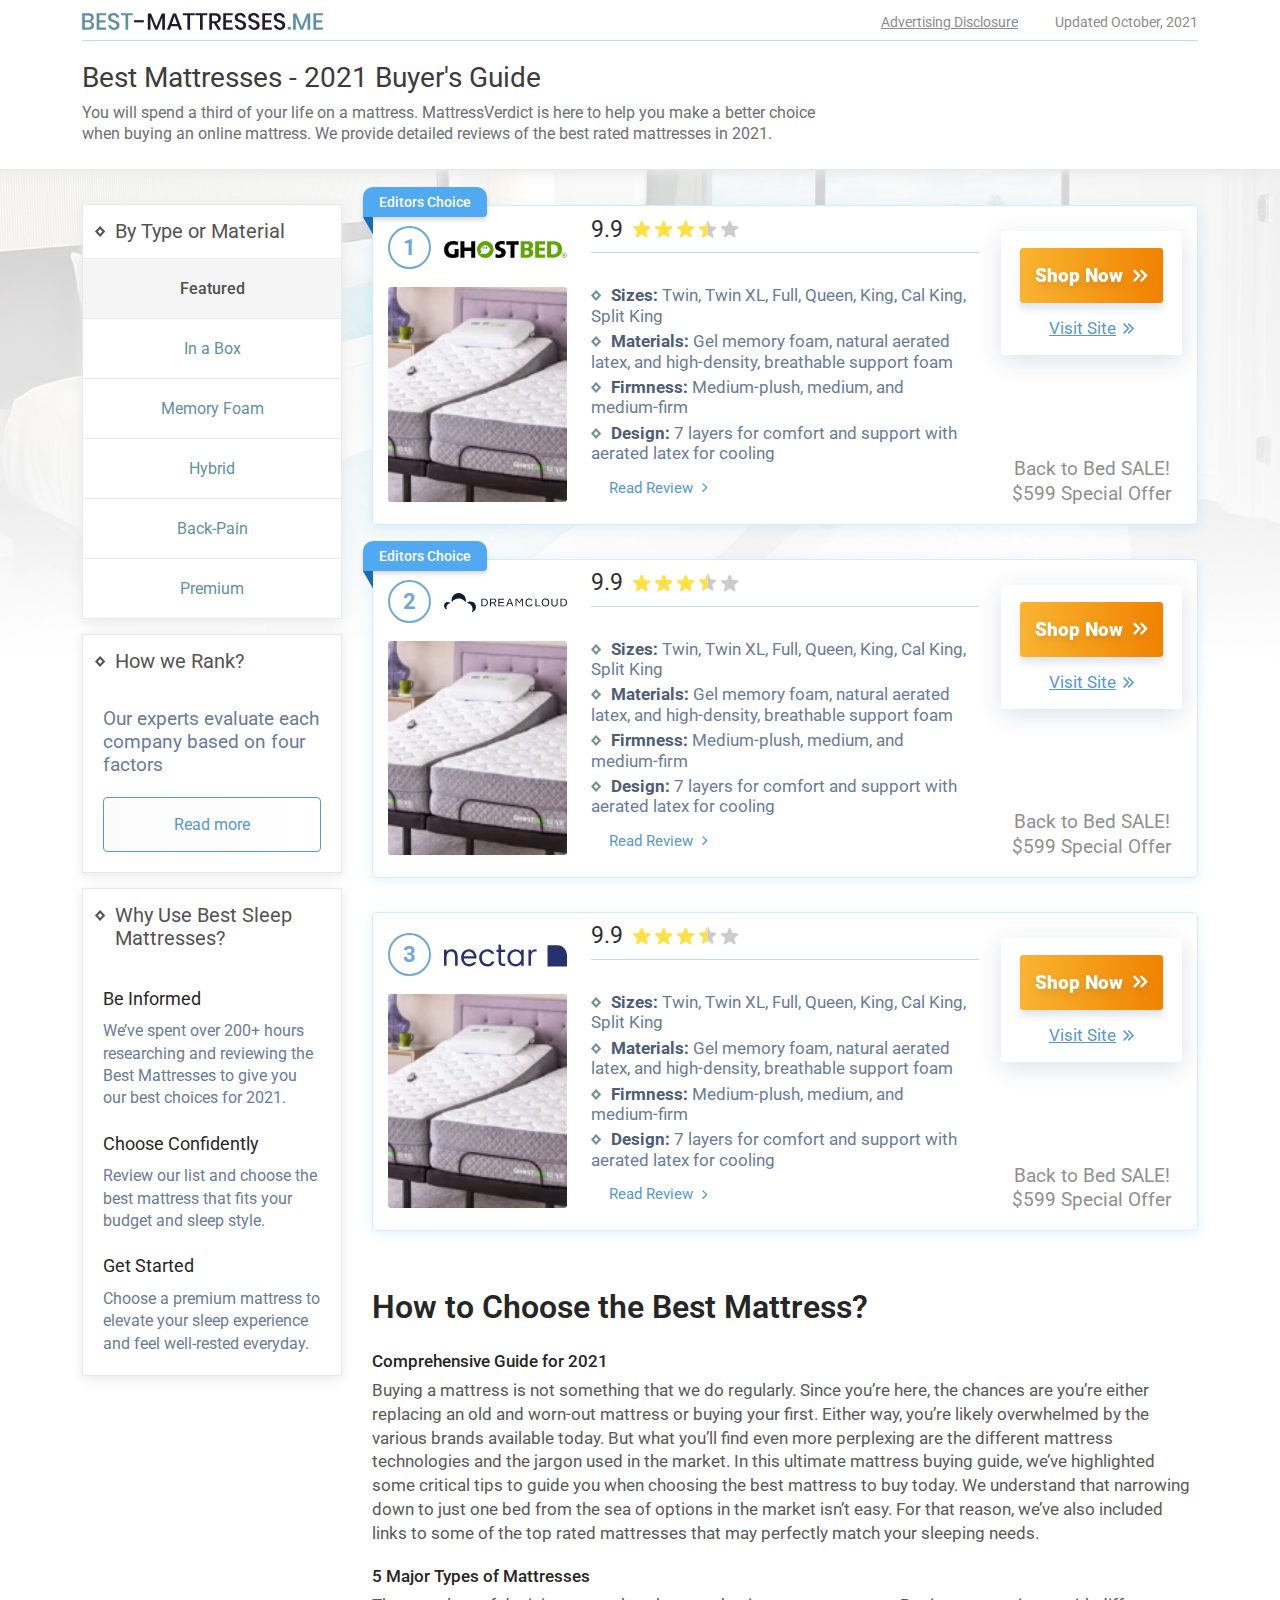
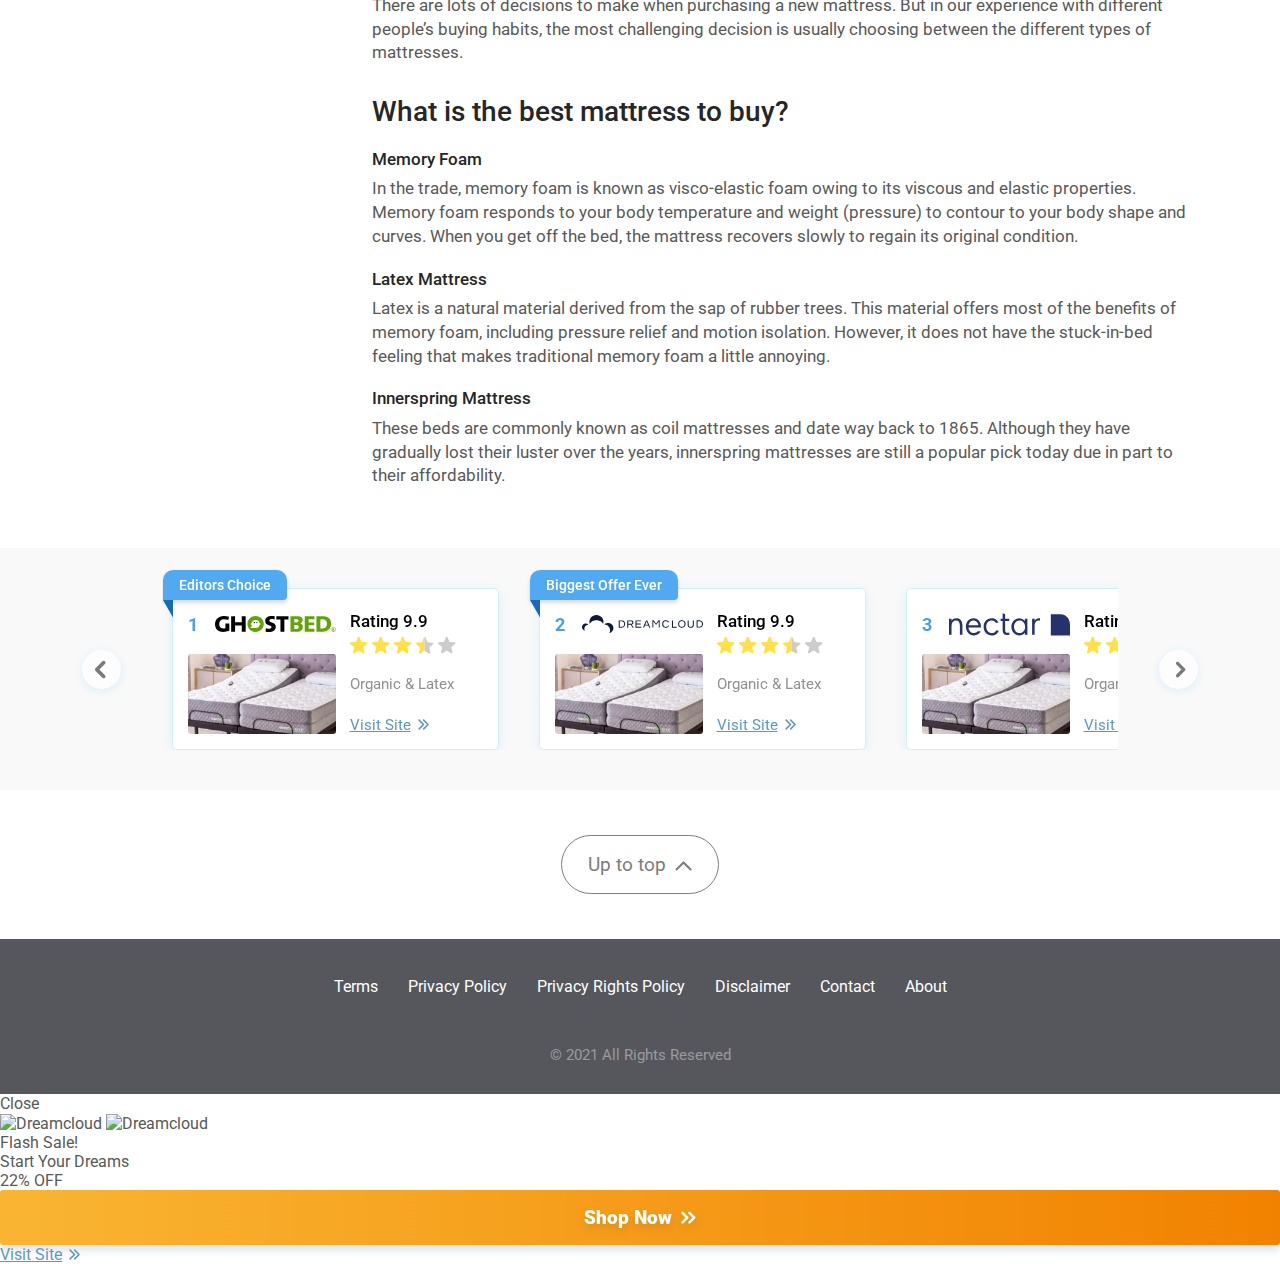
==== commit 884500a8: "Fixed top navigation" ====
--- a/index.html
+++ b/index.html
@@ -760,6 +760,138 @@
         </div>
     </footer>
 
+    <div class="modal popup-modal fade show" id="mainModal1" tabindex="-1" role="dialog" aria-labelledby="myModalLabel" aria-modal="true" style="display: none;">
+        <div class="modal-dialog modal-dialog-centered modal-lg" role="document">
+            <div class="modal-content">
+                <div class="modal__close">Close</div>
+                <div class="modal-body">
+                    <div class="popup__col">
+                        <div class="popup__img">
+                            <img src="img/popup__img-left.webp" width="400" height="261" alt="Nectar">
+                        </div>
+
+                        <div class="popup__content">
+                            <div class="popup__text-big">
+                                Get $100 OFF +
+                            </div>
+                            <div class="popup__text-small">
+                                $399 of FREE accessories
+                            </div>
+    
+                            <div class="popup__cta-box">
+                                <a href="#" class="btn btn-primary"><span>Shop Now</span></a>
+    
+                                <a href="#" class="link link-underline link-double-arrow">Visit Site</a>
+                            </div>
+                        </div>
+                    </div>
+                    <div class="popup__col">
+                        <div class="popup__img">
+                            <img src="img/popup__img-right.webp" width="400" height="261" alt="DreamCloud">
+                        </div>
+
+                        <div class="popup__content">
+                            <div class="popup__text-big">
+                                Get $200 OFF +
+                            </div>
+                            <div class="popup__text-small">
+                                $399 of FREE accessories
+                            </div>
+    
+                            <div class="popup__cta-box">
+                                <a href="#" class="btn btn-primary"><span>Shop Now</span></a>
+    
+                                <a href="#" class="link link-underline link-double-arrow">Visit Site</a>
+                            </div>
+                        </div>
+                    </div>
+                </div>
+            </div>
+        </div>
+    </div>
+
+    <div class="modal popup-modal fade show" id="modalSpecial1" tabindex="-1" role="dialog" aria-labelledby="myModalLabel" aria-modal="true" style="display: block;">
+        <div class="modal-dialog modal-dialog-centered modal-lg" role="document">
+            <div class="modal-content">
+                <div class="modal__close">Close</div>
+                <div class="modal-body">
+                    <div class="popup__img">
+                        <img class="popup__img-bg" src="img/popup/popup-special-img.webp" width="508" height="359" alt="Dreamcloud">
+                        <img class="popup__img-logo" src="img/popup/popup-special-logo.webp" alt="Dreamcloud" width="240" height="37">
+                        <div class="popup__text-big">
+                            Flash Sale!
+                        </div>
+                    </div>
+                    <div class="popup__content">
+                        
+                        <div class="popup__text-small">
+                            Start Your Dreams
+                        </div>
+                        <div class="popup__text-big-offer">
+                            22% OFF
+                        </div>
+
+                        <div class="popup__cta-box">
+                            <a href="#" class="btn btn-primary"><span>Shop Now</span></a>
+
+                            <a href="#" class="link link-underline link-double-arrow">Visit Site</a>
+                        </div>
+                    </div>
+                </div>
+            </div>
+        </div>
+    </div>
+
+    <div class="modal popup-modal popup-modal_text fade show" id="disclosure" tabindex="-1" role="dialog" aria-labelledby="myModalLabel" aria-modal="true" style="display: none;">
+        <div class="modal-dialog modal-dialog-centered modal-lg" role="document">
+            <div class="modal-content">
+                <div class="modal-body">
+                    <div class="modal__title">
+                        <h4>Full Disclosure</h4>
+                        <div class="modal__close">Close</div>
+                    </div>
+
+                    <div class="modal__content">
+                        <p>
+                            MattressVerdict.com is a mattress reviews website. Our website compares leading brands, provides detailed reviews about the mattresses construction, warranty, return policy and more. We do not list all mattress brands out there, nor do we cover all aspects of brands we list. We do our best to keep the information accurate, but we can't promise you that it is. Mattress companies often change their product as well as their prices, warranty periods and more.The best way to get accurate information is to go to their respective official websites. We receive referral fees from the brands on the website. We do our best to provide accurate information. Fees impact rankings, rating and reviews.
+                        </p>
+    
+                        <p>
+                            For more information on how we rate <a href="#">Click Here</a>
+                        </p>
+                    </div>
+                </div>
+            </div>
+        </div>
+    </div>
+
+    <div class="modal popup-modal popup-modal_text fade show" id="howWeRank" tabindex="-1" role="dialog" aria-labelledby="myModalLabel" aria-modal="true" style="display: none;">
+        <div class="modal-dialog modal-dialog-centered modal-lg" role="document">
+            <div class="modal-content">
+                <div class="modal-body">
+                    <div class="modal__title">
+                        <h4>How we Rank?</h4>
+                        <div class="modal__close">Close</div>
+                    </div>
+
+                    <div class="modal__content">
+                        <p>
+                            The way we rank and rate is the following. In order to determine the ratings we use the mattress price, the company's return policy, brand popularity, warranty, live promotions, mattress quality and more.
+                        </p>
+    
+                        <p>
+                            In addition to all these factors advertising fees that help us keep the website fees are combined to the formula and effect the final score. They are not the main factor we take into account when scoring.
+                        </p>
+
+                        <p>
+                            The website doesn't cover all brands out there nor do we claim our rankings to be the whole truth. Ranking and rating is complicated and there's always a personal prefrence we can't take into account.
+                        </p>
+                    </div>
+                </div>
+            </div>
+        </div>
+    </div>
+
     <script src="js/main.min.js"></script>
 </body>
 </html>--- a/css/desktop.min.css
+++ b/css/desktop.min.css
@@ -1,3 +1,2 @@
-@media (min-width: 576px){.body_main{background-image:url("../img/main-bg.webp");background-position:top 160px center}.body_review{background-image:url("../img/main-bg.webp");background-position:top 70px center}.cta-fixed{display:none}.anchor-collapse{top:59px}.main-cards{margin-bottom:40px}.nav{padding-top:13px;padding-bottom:10px}.disclosure,.updated{font-size:14px}.logo{height:13px}.category-slider{top:59px}.header__updated{display:none}.header__nav-updated{display:block;margin-left:20px}.header__content{padding-top:22px;padding-bottom:12px;max-width:750px}.header__title{text-align:left;font-size:28px;margin-bottom:9px}.header__desc{display:block;text-align:left;font-size:16px;line-height:130%;color:#6D6F73}.header_review{padding-bottom:0;border-bottom:none}.header_review .header__content{display:none}.header_review .nav{border:none}.article__footer-container{padding-top:10px;border-top:1px solid #E9E9E9;margin-top:30px;-webkit-box-orient:horizontal;-webkit-box-direction:normal;-ms-flex-direction:row;flex-direction:row}.article__footer .image-logo{height:56px;max-width:210px}.promo-block{max-width:unset;padding:17px 6px}.promo-card__box{display:-webkit-box;display:-ms-flexbox;display:flex}.promo-card__box .image-img{margin-bottom:0;height:100%}.promo-card__box .score-stars .star{margin-right:2px}.promo-card__box .score-value{margin-right:6px}.promo-card__box .image-logo{max-width:110px}.promo-card__col{padding:0 10px;width:50%}.promo-card__content{display:-webkit-box;display:-ms-flexbox;display:flex;-webkit-box-orient:vertical;-webkit-box-direction:normal;-ms-flex-direction:column;flex-direction:column;-webkit-box-pack:justify;-ms-flex-pack:justify;justify-content:space-between;height:100%}.pros .btn{display:-webkit-box;display:-ms-flexbox;display:flex;margin-top:20px}}@media (min-width: 768px){.to-top{padding:45px 0}.to-top__link{font-size:19px;height:59px;padding:0 26px}.to-top__link::after{width:17px;height:11px}h1{font-size:34px}h2{font-size:32px}h3{font-size:28px}h4{font-size:24px}h5{font-size:20px}h6{font-size:17px}.disclosure,.updated{font-size:14px}.logo{height:17px}.cards-slider .splide__slide{padding:0}.cards-slider__item{max-width:275px}.cards-slider__list{padding:0 50px}.cards-slider_review{position:static;width:100%}.cards-slider_review .cards-slider__item{max-width:270px}.main-cards__cta-btn-box{padding:17px;background:#FFFFFF;-webkit-box-shadow:0px 6px 25px rgba(12,45,95,0.14);box-shadow:0px 6px 25px rgba(12,45,95,0.14);border-radius:3px;-webkit-transition:-webkit-box-shadow 0.3s ease;transition:-webkit-box-shadow 0.3s ease;transition:box-shadow 0.3s ease;transition:box-shadow 0.3s ease, -webkit-box-shadow 0.3s ease}.main-cards__cta-btn-box .offer-mobile{display:none}.main-cards__cta-box .link{font-size:17px}.main-cards__image-box{-webkit-box-orient:horizontal;-webkit-box-direction:normal;-ms-flex-direction:row;flex-direction:row;-ms-flex-wrap:wrap;flex-wrap:wrap}.main-cards__image-box .image-img{height:150px}.main-cards__image-box .image-logo{-webkit-box-flex:1;-ms-flex-positive:1;flex-grow:1;width:50%;max-width:170px}.main-cards__image-rank{display:-webkit-box;display:-ms-flexbox;display:flex;width:43px;height:43px;border-radius:50%;border:2px solid #70A8D6;font-size:22px;color:#70A8D6;-webkit-box-pack:center;-ms-flex-pack:center;justify-content:center;-webkit-box-align:center;-ms-flex-align:center;align-items:center;margin-right:13px}.main-cards__score-rank{display:none}.main-cards__score-box{margin-left:15px;margin-right:15px;height:47px}.main-cards__item:hover .main-cards__cta-btn-box{-webkit-box-shadow:0px 6px 25px rgba(12,45,95,0.24);box-shadow:0px 6px 25px rgba(12,45,95,0.24)}.cta-offer{font-size:19px;font-weight:400}.btn-primary{padding:0 28px;height:55px;font-size:19px}.btn-primary span::after{width:16px;height:14px}.score-value{font-size:23px}.features-list{font-size:17px}.header__nav-updated{margin-left:37px}.summary{display:grid;grid-auto-columns:1fr 1fr 1fr 1fr 1fr;grid-auto-rows:1fr;grid-template-columns:260px auto;grid-template-rows:auto auto;gap:0px 0px;grid-template-areas:"image title" "image feature";width:100%;height:100%}.summary__image{grid-area:image;padding-right:25px}.summary__title{grid-area:title;text-align:left}.summary__content{grid-area:feature}.pros h2{font-weight:500;text-align:center}.pros__box{display:-webkit-box;display:-ms-flexbox;display:flex;-webkit-box-pack:justify;-ms-flex-pack:justify;justify-content:space-between}.pros__col{width:45%}.pros__col:nth-child(2){width:1px;border-right:2px solid #BDCED3}.pros__list_pros{border:none}.block-area{border:1px solid #D1EEFF;-webkit-box-shadow:0px 3px 12px rgba(86,192,252,0.17);box-shadow:0px 3px 12px rgba(86,192,252,0.17);background-color:#fff;padding:30px 36px;margin-bottom:30px}.block-area .article{margin-bottom:0}.block-area .full-image{position:relative;left:-36px;top:-30px;width:calc(100% + 72px)}.block-area .full-image+.article{margin-top:-30px;margin-bottom:-10px}.article__footer .cta-offer{font-weight:500;font-size:19px;line-height:130%}.article__footer-container{padding-top:20px}.article__footer-col{margin:0}.article__promotion-link .link{text-align:center}.promo-block{padding:17px 6px}.promo-card__box .image-img{height:195px}.top5__card .btn{height:43px;max-width:160px;margin:0 auto}}@media (min-width: 992px){.category-slider .splide.category-slider__list .splide__list{display:-webkit-box;display:-ms-flexbox;display:flex;-webkit-box-pack:center;-ms-flex-pack:center;justify-content:center}.category-slider .splide.category-slider__list .splide__slide{margin-right:10px}.category-slider .splide.category-slider__list .splide__slide:last-child{margin-right:0}.category-slider .splide__arrows{display:none}.main-cards .card-badge{height:30px;padding:0 16px;border-radius:10px 10px 4px 0px;-webkit-clip-path:none;clip-path:none;top:-19px;left:-10px;font-size:14px;z-index:2;-webkit-box-shadow:0px 3px 4px rgba(0,0,0,0.15);box-shadow:0px 3px 4px rgba(0,0,0,0.15)}.main-cards .card-badge::before{display:block;content:'';background-repeat:no-repeat;background-size:contain;background-position:center;-ms-flex-negative:0;flex-shrink:0;background-image:url("data:image/svg+xml,%3Csvg width='10' height='18' viewBox='0 0 10 18' fill='none' xmlns='http://www.w3.org/2000/svg'%3E%3Cpath d='M10 17.5L0 0H10V17.5Z' fill='%23146BB6'/%3E%3C/svg%3E%0A");width:10px;height:18px;left:0px;top:30px;position:absolute}.main-cards__item{padding-bottom:17px;display:grid;grid-auto-columns:1fr 1fr 1fr 1fr 1fr;grid-auto-rows:1fr;grid-template-columns:25% 50% 25%;grid-template-rows:auto auto;gap:0px 0px;grid-template-areas:"image score cta" "image feature cta"}.main-cards__image-box{grid-area:image;width:100%;max-width:unset;padding-right:12px;padding-top:20px;-webkit-box-align:start;-ms-flex-align:start;align-items:start}.main-cards__image-box .image-img{height:calc(100% - 66px)}.main-cards__score-box{grid-area:score;margin-left:12px;margin-right:12px;width:calc(100% - 24px)}.main-cards__features-box{padding-left:12px;grid-area:feature;background:transparent;padding-bottom:0}.main-cards__cta-box{grid-area:cta;max-width:unset;width:100%;padding-top:25px}.score-stars .star::before{width:18px;height:18px}.cards-slider__item{max-width:327px}.cards-slider .splide__slide{padding:0 10px}.cards-slider_review .cards-slider__item{max-width:310px}.block-area{margin-bottom:20px}.pros .btn{max-width:341px;margin:0 auto;margin-top:20px}.article__promotion-link{display:-webkit-box;display:-ms-flexbox;display:flex;-webkit-box-pack:center;-ms-flex-pack:center;justify-content:center;-webkit-box-align:center;-ms-flex-align:center;align-items:center;margin-top:80px}.article__promotion-link .link{max-width:744px;font-weight:500;font-size:19px;line-height:130%;text-decoration:underline}.article__footer .btn{max-width:360px}.article__footer .image-logo{height:76px;max-width:230px}.article p{font-size:17px;line-height:140%}.promo-card__col:first-child{width:45%}.promo-card__col:last-child{width:55%}.promo-block{margin-top:30px}.promo-card__box .image-logo{max-width:160px}.summary{grid-template-columns:305px auto}}@media (min-width: 1200px){.anchor-collapse{cursor:default}.anchor-collapse__list{display:-webkit-box;display:-ms-flexbox;display:flex;-webkit-box-orient:horizontal;-webkit-box-direction:normal;-ms-flex-direction:row;flex-direction:row;opacity:1;visibility:visible;height:auto;width:auto;-webkit-box-flex:1;-ms-flex-positive:1;flex-grow:1;padding-left:10px}.anchor-collapse__burger-btn{display:none}.anchor-collapse__wrapper{-webkit-box-orient:horizontal;-webkit-box-direction:normal;-ms-flex-direction:row;flex-direction:row;max-width:960px;margin:0 auto;-ms-flex-wrap:wrap;flex-wrap:wrap}.anchor-collapse__item{padding:0 10px}.anchor-collapse__link{margin-left:auto}.anchor-collapse{top:-1px;border-top:1px solid #E9E9E9}.anchor-collapse__wrapper{max-width:1140px;height:51px}.anchor-collapse__item{padding:0 15px}.anchor-collapse__list{padding-left:30px}.category-slider,.nav-fixed{display:none}.cards-slider__list{padding:0 80px}.top5-box .score-stars .star::before{width:13px;height:13px}.top5-box .score-value{margin-right:0;margin-left:6px}.top5-box .cta-offer{font-size:13px}.top5-box .link{padding-right:0}.top5__card{-webkit-box-pack:justify;-ms-flex-pack:justify;justify-content:space-between}.top5__card .btn-primary{padding:0 18px}.top5__card .btn-primary span::after{display:none}.top5__col{width:48%}.aside{display:-webkit-box;display:-ms-flexbox;display:flex;-webkit-box-orient:vertical;-webkit-box-direction:normal;-ms-flex-direction:column;flex-direction:column;width:260px;-ms-flex-negative:0;flex-shrink:0;margin-top:34px}.aside__block{background-color:white;border:1px solid #E9E9E9;-webkit-box-shadow:0px 3px 12px #E9E9E9;box-shadow:0px 3px 12px #E9E9E9;margin-bottom:15px;position:relative}.aside__block .card-badge{height:30px;padding:0 16px;border-radius:10px 10px 4px 0px;-webkit-clip-path:none;clip-path:none;top:-19px;left:-10px;font-size:14px;z-index:2;-webkit-box-shadow:0px 3px 4px rgba(0,0,0,0.15);box-shadow:0px 3px 4px rgba(0,0,0,0.15)}.aside__block .card-badge::before{display:block;content:'';background-repeat:no-repeat;background-size:contain;background-position:center;-ms-flex-negative:0;flex-shrink:0;background-image:url("data:image/svg+xml,%3Csvg width='10' height='18' viewBox='0 0 10 18' fill='none' xmlns='http://www.w3.org/2000/svg'%3E%3Cpath d='M10 17.5L0 0H10V17.5Z' fill='%23146BB6'/%3E%3C/svg%3E%0A");width:10px;height:18px;left:0px;top:30px;position:absolute}.aside__block_fixed{position:-webkit-sticky;position:sticky;top:82px}.aside__main-card{padding:14px 12px;padding-top:20px}.aside__main-card .cta-offer{color:#1299BA;font-weight:500;font-size:19px;line-height:130%;margin-bottom:10px;margin-top:5px}.aside__main-card .image-logo{margin:0 auto}.aside__title{color:#535353;font-size:20px;line-height:23px;display:-webkit-box;display:-ms-flexbox;display:flex;-webkit-box-align:center;-ms-flex-align:center;align-items:center;padding:15px 12px}.aside__title span{display:-webkit-box;display:-ms-flexbox;display:flex}.aside__title span::before{display:block;content:'';background-repeat:no-repeat;background-size:contain;background-position:center;-ms-flex-negative:0;flex-shrink:0;display:inline-block;margin-right:9px;margin-top:6px;background-image:url("data:image/svg+xml,%3Csvg width='11' height='11' viewBox='0 0 11 11' fill='none' xmlns='http://www.w3.org/2000/svg'%3E%3Cpath d='M5.10714 0L10.2143 5.5L5.10714 11L0 5.5L5.10714 0Z' fill='%23535353'/%3E%3Cpath d='M5.10658 3L7.42801 5.5L5.10658 8L2.78516 5.5L5.10658 3Z' fill='white'/%3E%3C/svg%3E%0A");width:11px;height:11px}.aside__content{padding:0 20px;padding-bottom:20px;color:#6A7C98}.aside__content.category-list{padding:0;display:-webkit-box;display:-ms-flexbox;display:flex;-webkit-box-orient:vertical;-webkit-box-direction:normal;-ms-flex-direction:column;flex-direction:column;text-align:center}.aside__content.category-list>div{border-top:1px solid #EAEAEA}.aside__content.category-list>div a{color:#5F929F;font-size:16px;display:block;height:100%;width:100%;padding:20px;-webkit-transition:background-color 0.3s ease;transition:background-color 0.3s ease}.aside__content.category-list>div a:hover{color:#3A6C78;background-color:#F5F5F5}.aside__content.category-list>div a.active{background-color:#F5F5F5;color:#505050;font-weight:500}.aside-rank-text{font-size:19px;line-height:120%;margin-top:20px;margin-bottom:20px}.aside-guide-text{font-size:16px;line-height:140%}.aside-guide-title{font-size:18px;color:#262626;margin-bottom:10px;margin-top:23px;display:block}.top5-section{display:none}.cards-slider_review-mob{display:block;margin-bottom:0}.cards-slider_review .cards-slider__item{max-width:280px}.side_left{margin-right:30px}.side_right{margin-left:30px;-webkit-box-ordinal-group:3;-ms-flex-order:2;order:2}.main__wrapper{display:-webkit-box;display:-ms-flexbox;display:flex}.main-content{width:70%}.main-cards__cta-btn-box .btn-primary{padding:0 15px}.btn.btn_line{color:#5799CF;border-radius:4px;border:1px solid #5799CF;height:55px;background-image:linear-gradient(86.76deg, #FBFBFB 0%, rgba(255,255,255,0) 100%);-webkit-transition:background-color 0.3s ease, color 0.2s ease;transition:background-color 0.3s ease, color 0.2s ease}.btn.btn_line:hover{background-image:none;background-color:#5799CF;color:#FFFFFF}.header_review .nav__disclosure{display:none}.header_review .nav__disclosure_desktop{display:block;text-decoration:none;color:#A1A2A5;font-size:14px;line-height:130%}.header_review .nav__disclosure_desktop a{color:#A1A2A5;text-decoration:underline}.summary{grid-template-columns:260px auto}}@media (min-width: 1400px){.anchor-collapse__wrapper{max-width:1320px}.anchor-collapse__item{padding:0 20px}.anchor-collapse__list{padding-left:40px}.cards-slider__list{padding:0 100px}.main-cards__cta-btn-box .btn-primary{padding:0 28px}.summary{grid-template-columns:305px auto}}
-
+@media (min-width: 576px){.body_main{background-image:url("../img/main-bg.webp");background-position:top 130px center}.body_review{background-image:url("../img/main-bg.webp");background-position:top 70px center}.cta-fixed{display:none}.anchor-collapse{top:41px}.main-cards{margin-bottom:40px}.nav{padding-top:13px;padding-bottom:10px}.disclosure,.updated{font-size:14px}.logo{height:13px}.category-slider{top:41px}.header__updated{display:none}.header__nav-updated{display:block;margin-left:20px}.header__content{padding-top:22px;padding-bottom:12px;max-width:750px}.header__title{text-align:left;font-size:28px;margin-bottom:9px}.header__desc{display:block;text-align:left;font-size:16px;line-height:130%;color:#6D6F73}.header_review{padding-bottom:0;border-bottom:none}.header_review .header__content{display:none}.header_review .nav{border:none}.article__footer-container{padding-top:10px;border-top:1px solid #E9E9E9;margin-top:30px;-webkit-box-orient:horizontal;-webkit-box-direction:normal;-ms-flex-direction:row;flex-direction:row}.article__footer .image-logo{height:56px;max-width:210px}.promo-block{max-width:unset;padding:17px 6px}.promo-card__box{display:-webkit-box;display:-ms-flexbox;display:flex}.promo-card__box .image-img{margin-bottom:0;height:100%}.promo-card__box .score-stars .star{margin-right:2px}.promo-card__box .score-value{margin-right:6px}.promo-card__box .image-logo{max-width:110px}.promo-card__col{padding:0 10px;width:50%}.promo-card__content{display:-webkit-box;display:-ms-flexbox;display:flex;-webkit-box-orient:vertical;-webkit-box-direction:normal;-ms-flex-direction:column;flex-direction:column;-webkit-box-pack:justify;-ms-flex-pack:justify;justify-content:space-between;height:100%}.pros .btn{display:-webkit-box;display:-ms-flexbox;display:flex;margin-top:20px}}@media (min-width: 768px){.to-top{padding:45px 0}.to-top__link{font-size:19px;height:59px;padding:0 26px}.to-top__link::after{width:17px;height:11px}h1{font-size:34px}h2{font-size:32px}h3{font-size:28px}h4{font-size:24px}h5{font-size:20px}h6{font-size:17px}.disclosure,.updated{font-size:14px}.logo{height:17px}.cards-slider .splide__slide{padding:0}.cards-slider__item{max-width:275px}.cards-slider__list{padding:0 50px}.cards-slider_review{position:static;width:100%}.cards-slider_review .cards-slider__item{max-width:270px}.main-cards__cta-btn-box{padding:17px;background:#FFFFFF;-webkit-box-shadow:0px 6px 25px rgba(12,45,95,0.14);box-shadow:0px 6px 25px rgba(12,45,95,0.14);border-radius:3px;-webkit-transition:-webkit-box-shadow 0.3s ease;transition:-webkit-box-shadow 0.3s ease;transition:box-shadow 0.3s ease;transition:box-shadow 0.3s ease, -webkit-box-shadow 0.3s ease}.main-cards__cta-btn-box .offer-mobile{display:none}.main-cards__cta-box .link{font-size:17px}.main-cards__image-box{-webkit-box-orient:horizontal;-webkit-box-direction:normal;-ms-flex-direction:row;flex-direction:row;-ms-flex-wrap:wrap;flex-wrap:wrap}.main-cards__image-box .image-img{height:150px}.main-cards__image-box .image-logo{-webkit-box-flex:1;-ms-flex-positive:1;flex-grow:1;width:50%;max-width:170px}.main-cards__image-rank{display:-webkit-box;display:-ms-flexbox;display:flex;width:43px;height:43px;border-radius:50%;border:2px solid #70A8D6;font-size:22px;color:#70A8D6;-webkit-box-pack:center;-ms-flex-pack:center;justify-content:center;-webkit-box-align:center;-ms-flex-align:center;align-items:center;margin-right:13px}.main-cards__score-rank{display:none}.main-cards__score-box{margin-left:15px;margin-right:15px;height:47px}.main-cards__item:hover .main-cards__cta-btn-box{-webkit-box-shadow:0px 6px 25px rgba(12,45,95,0.24);box-shadow:0px 6px 25px rgba(12,45,95,0.24)}.cta-offer{font-size:19px;font-weight:400}.btn-primary{padding:0 28px;height:55px;font-size:19px}.btn-primary span::after{width:16px;height:14px}.score-value{font-size:23px}.features-list{font-size:17px}.header__nav-updated{margin-left:37px}.summary{display:grid;grid-auto-columns:1fr 1fr 1fr 1fr 1fr;grid-auto-rows:1fr;grid-template-columns:260px auto;grid-template-rows:auto;gap:0px 0px;grid-template-areas:"image title" "image feature";width:100%;height:100%}.summary__image{grid-area:image;padding-right:25px}.summary__title{grid-area:title;text-align:left}.summary__content{grid-area:feature}.pros h2{font-weight:500;text-align:center}.pros__box{display:-webkit-box;display:-ms-flexbox;display:flex;-webkit-box-pack:justify;-ms-flex-pack:justify;justify-content:space-between}.pros__col{width:45%}.pros__col:nth-child(2){width:1px;border-right:2px solid #BDCED3}.pros__list_pros{border:none}.block-area{border:1px solid #D1EEFF;-webkit-box-shadow:0px 3px 12px rgba(86,192,252,0.17);box-shadow:0px 3px 12px rgba(86,192,252,0.17);background-color:#fff;padding:30px 36px;margin-bottom:30px}.block-area .article{margin-bottom:0}.block-area .full-image{position:relative;left:-36px;top:-30px;width:calc(100% + 72px)}.block-area .full-image+.article{margin-top:-30px;margin-bottom:-10px}.article__footer .cta-offer{font-weight:500;font-size:19px;line-height:130%}.article__footer-container{padding-top:20px}.article__footer-col{margin:0}.article__promotion-link .link{text-align:center}.promo-block{padding:17px 6px}.promo-card__box .image-img{height:195px}.top5__card .btn{height:43px;max-width:160px;margin:0 auto}}@media (min-width: 992px){.category-slider .splide.category-slider__list .splide__list{display:-webkit-box;display:-ms-flexbox;display:flex;-webkit-box-pack:center;-ms-flex-pack:center;justify-content:center}.category-slider .splide.category-slider__list .splide__slide{margin-right:10px}.category-slider .splide.category-slider__list .splide__slide:last-child{margin-right:0}.category-slider .splide__arrows{display:none}.main-cards .card-badge{height:30px;padding:0 16px;border-radius:10px 10px 4px 0px;-webkit-clip-path:none;clip-path:none;top:-19px;left:-10px;font-size:14px;z-index:2;-webkit-box-shadow:0px 3px 4px rgba(0,0,0,0.15);box-shadow:0px 3px 4px rgba(0,0,0,0.15)}.main-cards .card-badge::before{display:block;content:'';background-repeat:no-repeat;background-size:contain;background-position:center;-ms-flex-negative:0;flex-shrink:0;background-image:url("data:image/svg+xml,%3Csvg width='10' height='18' viewBox='0 0 10 18' fill='none' xmlns='http://www.w3.org/2000/svg'%3E%3Cpath d='M10 17.5L0 0H10V17.5Z' fill='%23146BB6'/%3E%3C/svg%3E%0A");width:10px;height:18px;left:0px;top:30px;position:absolute}.main-cards__item{padding-bottom:17px;display:grid;grid-auto-columns:1fr 1fr 1fr 1fr 1fr;grid-auto-rows:1fr;grid-template-columns:25% 50% 25%;grid-template-rows:auto auto;gap:0px 0px;grid-template-areas:"image score cta" "image feature cta"}.main-cards__image-box{grid-area:image;width:100%;max-width:unset;padding-right:12px;padding-top:20px;-webkit-box-align:start;-ms-flex-align:start;align-items:start}.main-cards__image-box .image-img{height:calc(100% - 66px)}.main-cards__score-box{grid-area:score;margin-left:12px;margin-right:12px;width:calc(100% - 24px)}.main-cards__features-box{padding-left:12px;grid-area:feature;background:transparent;padding-bottom:0}.main-cards__cta-box{grid-area:cta;max-width:unset;width:100%;padding-top:25px}.score-stars .star::before{width:18px;height:18px}.cards-slider__item{max-width:327px}.cards-slider .splide__slide{padding:0 10px}.cards-slider_review .cards-slider__item{max-width:310px}.block-area{margin-bottom:20px}.pros .btn{max-width:341px;margin:0 auto;margin-top:20px}.article__promotion-link{display:-webkit-box;display:-ms-flexbox;display:flex;-webkit-box-pack:center;-ms-flex-pack:center;justify-content:center;-webkit-box-align:center;-ms-flex-align:center;align-items:center;margin-top:80px}.article__promotion-link .link{max-width:744px;font-weight:500;font-size:19px;line-height:130%;text-decoration:underline}.article__footer .btn{max-width:360px}.article__footer .image-logo{height:76px;max-width:230px}.article p{font-size:17px;line-height:140%}.promo-card__col:first-child{width:45%}.promo-card__col:last-child{width:55%}.promo-block{margin-top:30px}.promo-card__box .image-logo{max-width:160px}.summary{grid-template-columns:305px auto}}@media (min-width: 1200px){.anchor-collapse{cursor:default}.anchor-collapse__list{display:-webkit-box;display:-ms-flexbox;display:flex;-webkit-box-orient:horizontal;-webkit-box-direction:normal;-ms-flex-direction:row;flex-direction:row;opacity:1;visibility:visible;height:auto;width:auto;-webkit-box-flex:1;-ms-flex-positive:1;flex-grow:1;padding-left:10px}.anchor-collapse__burger-btn{display:none}.anchor-collapse__wrapper{-webkit-box-orient:horizontal;-webkit-box-direction:normal;-ms-flex-direction:row;flex-direction:row;max-width:960px;margin:0 auto;-ms-flex-wrap:wrap;flex-wrap:wrap}.anchor-collapse__item{padding:0 10px}.anchor-collapse__link{margin-left:auto}.anchor-collapse{top:-1px;border-top:1px solid #E9E9E9}.anchor-collapse__wrapper{max-width:1140px;height:51px}.anchor-collapse__item{padding:0 15px}.anchor-collapse__list{padding-left:30px}.category-slider,.nav-fixed{display:none}.cards-slider__list{padding:0 80px}.top5-box .score-stars .star::before{width:13px;height:13px}.top5-box .score-value{margin-right:0;margin-left:6px}.top5-box .cta-offer{font-size:13px}.top5-box .link{padding-right:0}.top5__card{-webkit-box-pack:justify;-ms-flex-pack:justify;justify-content:space-between}.top5__card .btn-primary{padding:0 18px}.top5__card .btn-primary span::after{display:none}.top5__col{width:48%}.aside{display:-webkit-box;display:-ms-flexbox;display:flex;-webkit-box-orient:vertical;-webkit-box-direction:normal;-ms-flex-direction:column;flex-direction:column;width:260px;-ms-flex-negative:0;flex-shrink:0;margin-top:34px}.aside__block{background-color:white;border:1px solid #E9E9E9;-webkit-box-shadow:0px 3px 12px #E9E9E9;box-shadow:0px 3px 12px #E9E9E9;margin-bottom:15px;position:relative}.aside__block .card-badge{height:30px;padding:0 16px;border-radius:10px 10px 4px 0px;-webkit-clip-path:none;clip-path:none;top:-19px;left:-10px;font-size:14px;z-index:2;-webkit-box-shadow:0px 3px 4px rgba(0,0,0,0.15);box-shadow:0px 3px 4px rgba(0,0,0,0.15)}.aside__block .card-badge::before{display:block;content:'';background-repeat:no-repeat;background-size:contain;background-position:center;-ms-flex-negative:0;flex-shrink:0;background-image:url("data:image/svg+xml,%3Csvg width='10' height='18' viewBox='0 0 10 18' fill='none' xmlns='http://www.w3.org/2000/svg'%3E%3Cpath d='M10 17.5L0 0H10V17.5Z' fill='%23146BB6'/%3E%3C/svg%3E%0A");width:10px;height:18px;left:0px;top:30px;position:absolute}.aside__block_fixed{position:-webkit-sticky;position:sticky;top:82px}.aside__main-card{padding:14px 12px;padding-top:20px}.aside__main-card .cta-offer{color:#1299BA;font-weight:500;font-size:19px;line-height:130%;margin-bottom:10px;margin-top:5px}.aside__main-card .image-logo{margin:0 auto}.aside__title{color:#535353;font-size:20px;line-height:23px;display:-webkit-box;display:-ms-flexbox;display:flex;-webkit-box-align:center;-ms-flex-align:center;align-items:center;padding:15px 12px}.aside__title span{display:-webkit-box;display:-ms-flexbox;display:flex}.aside__title span::before{display:block;content:'';background-repeat:no-repeat;background-size:contain;background-position:center;-ms-flex-negative:0;flex-shrink:0;display:inline-block;margin-right:9px;margin-top:6px;background-image:url("data:image/svg+xml,%3Csvg width='11' height='11' viewBox='0 0 11 11' fill='none' xmlns='http://www.w3.org/2000/svg'%3E%3Cpath d='M5.10714 0L10.2143 5.5L5.10714 11L0 5.5L5.10714 0Z' fill='%23535353'/%3E%3Cpath d='M5.10658 3L7.42801 5.5L5.10658 8L2.78516 5.5L5.10658 3Z' fill='white'/%3E%3C/svg%3E%0A");width:11px;height:11px}.aside__content{padding:0 20px;padding-bottom:20px;color:#6A7C98}.aside__content.category-list{padding:0;display:-webkit-box;display:-ms-flexbox;display:flex;-webkit-box-orient:vertical;-webkit-box-direction:normal;-ms-flex-direction:column;flex-direction:column;text-align:center}.aside__content.category-list>div{border-top:1px solid #EAEAEA}.aside__content.category-list>div a{color:#5F929F;font-size:16px;display:block;height:100%;width:100%;padding:20px;-webkit-transition:background-color 0.3s ease;transition:background-color 0.3s ease}.aside__content.category-list>div a:hover{color:#3A6C78;background-color:#F5F5F5}.aside__content.category-list>div a.active{background-color:#F5F5F5;color:#505050;font-weight:500}.aside-rank-text{font-size:19px;line-height:120%;margin-top:20px;margin-bottom:20px}.aside-guide-text{font-size:16px;line-height:140%}.aside-guide-title{font-size:18px;color:#262626;margin-bottom:10px;margin-top:23px;display:block}.top5-section{display:none}.cards-slider_review-mob{display:block;margin-bottom:0}.cards-slider_review .cards-slider__item{max-width:280px}.side_left{margin-right:30px}.side_right{margin-left:30px;-webkit-box-ordinal-group:3;-ms-flex-order:2;order:2}.main__wrapper{display:-webkit-box;display:-ms-flexbox;display:flex}.main-content{width:70%}.main-cards__cta-btn-box .btn-primary{padding:0 15px}.btn.btn_line{color:#5799CF;border-radius:4px;border:1px solid #5799CF;height:55px;background-image:linear-gradient(86.76deg, #FBFBFB 0%, rgba(255,255,255,0) 100%);-webkit-transition:background-color 0.3s ease, color 0.2s ease;transition:background-color 0.3s ease, color 0.2s ease}.btn.btn_line:hover{background-image:none;background-color:#5799CF;color:#FFFFFF}.header_review .nav__disclosure{display:none}.header_review .nav__disclosure_desktop{display:block;text-decoration:none;color:#A1A2A5;font-size:14px;line-height:130%}.header_review .nav__disclosure_desktop a{color:#A1A2A5;text-decoration:underline}.summary{grid-template-columns:260px auto}}@media (min-width: 1400px){.anchor-collapse__wrapper{max-width:1320px}.anchor-collapse__item{padding:0 20px}.anchor-collapse__list{padding-left:40px}.cards-slider__list{padding:0 100px}.main-cards__cta-btn-box .btn-primary{padding:0 28px}.summary{grid-template-columns:305px auto}}
 /*# sourceMappingURL=desktop.min.css.map */